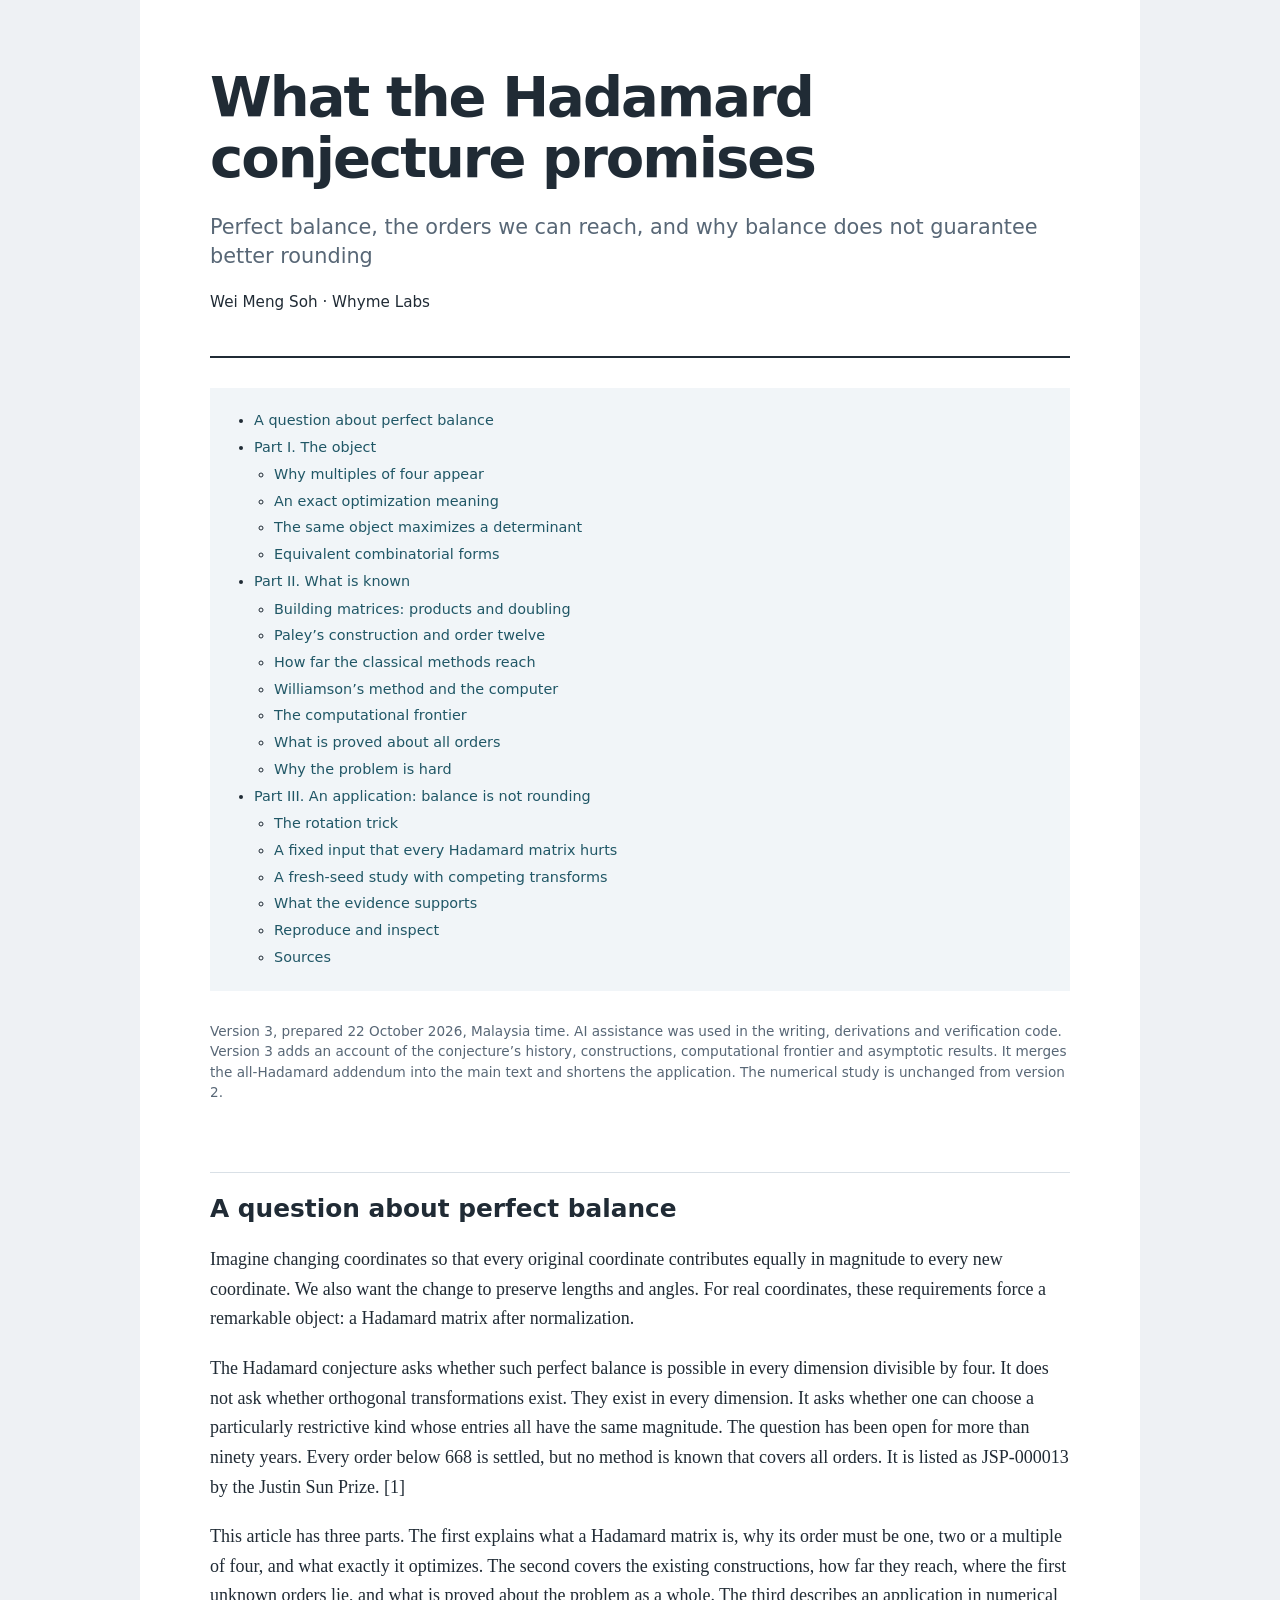
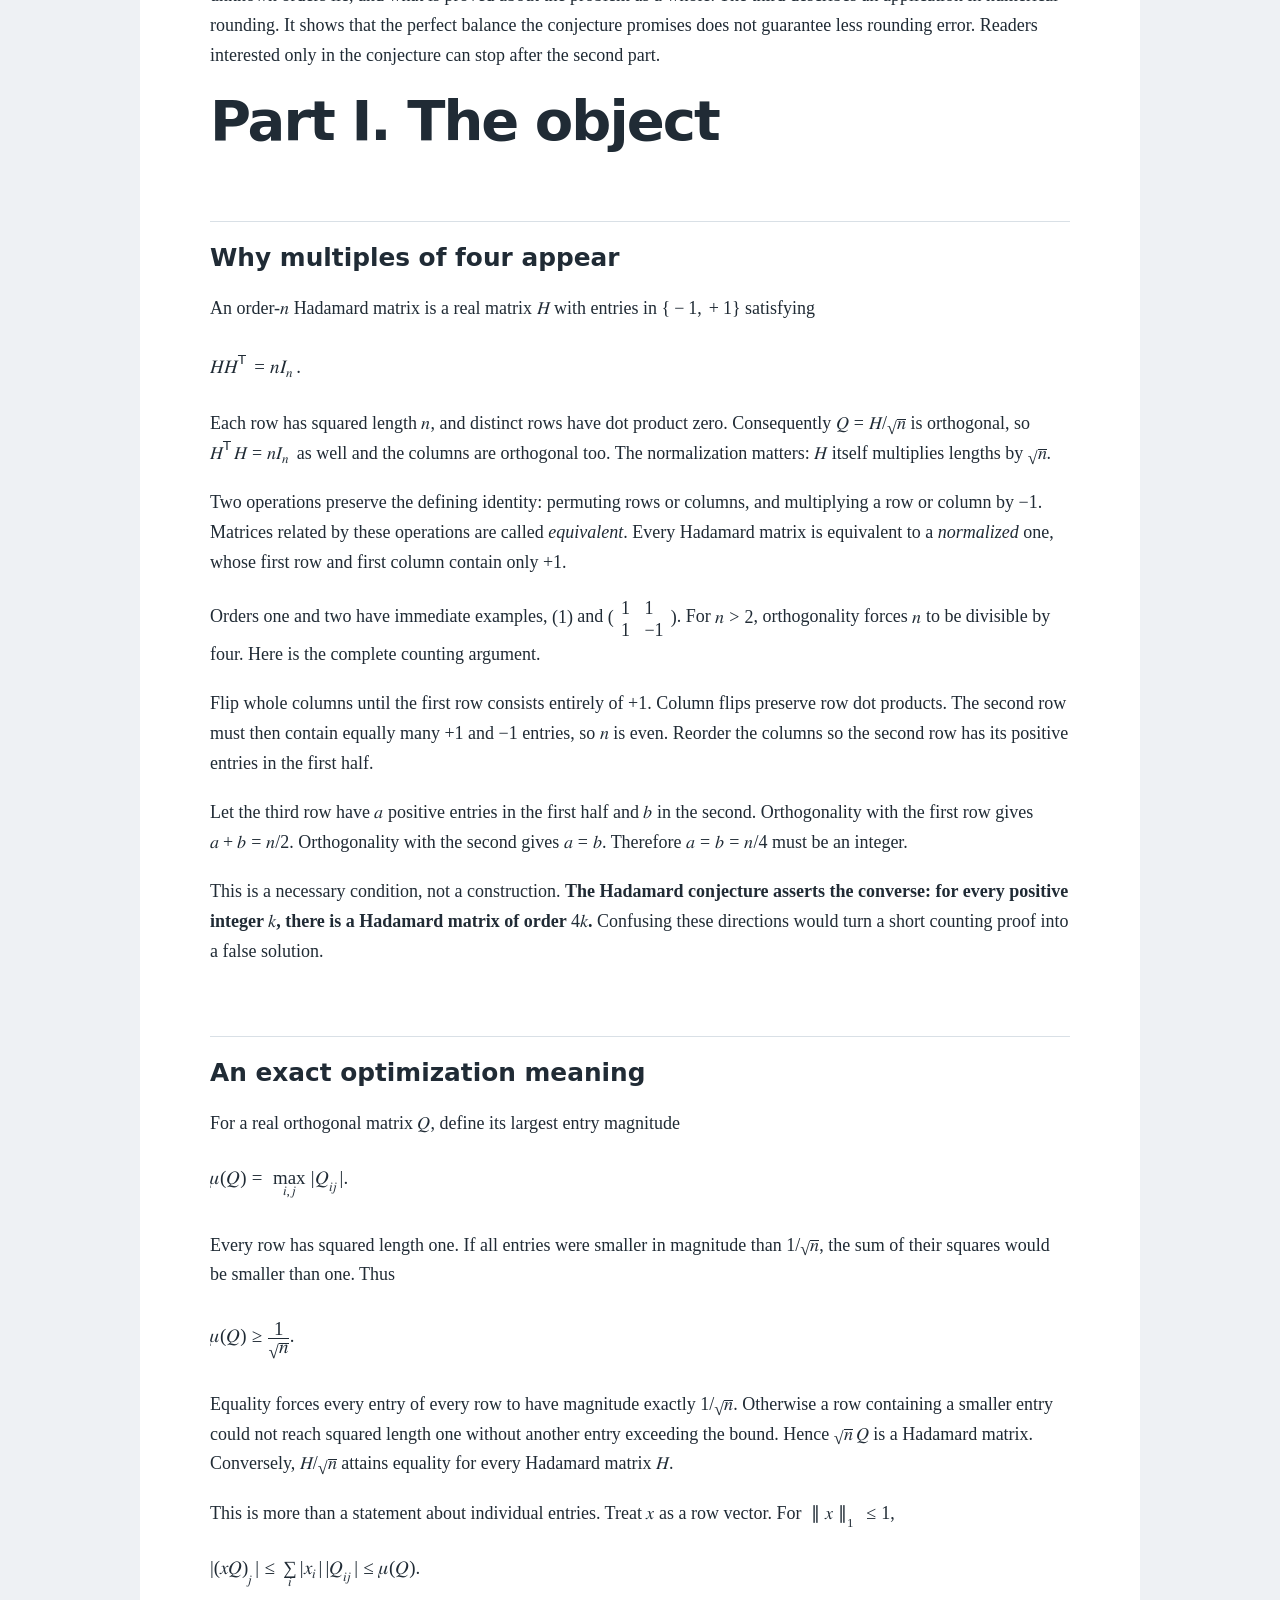
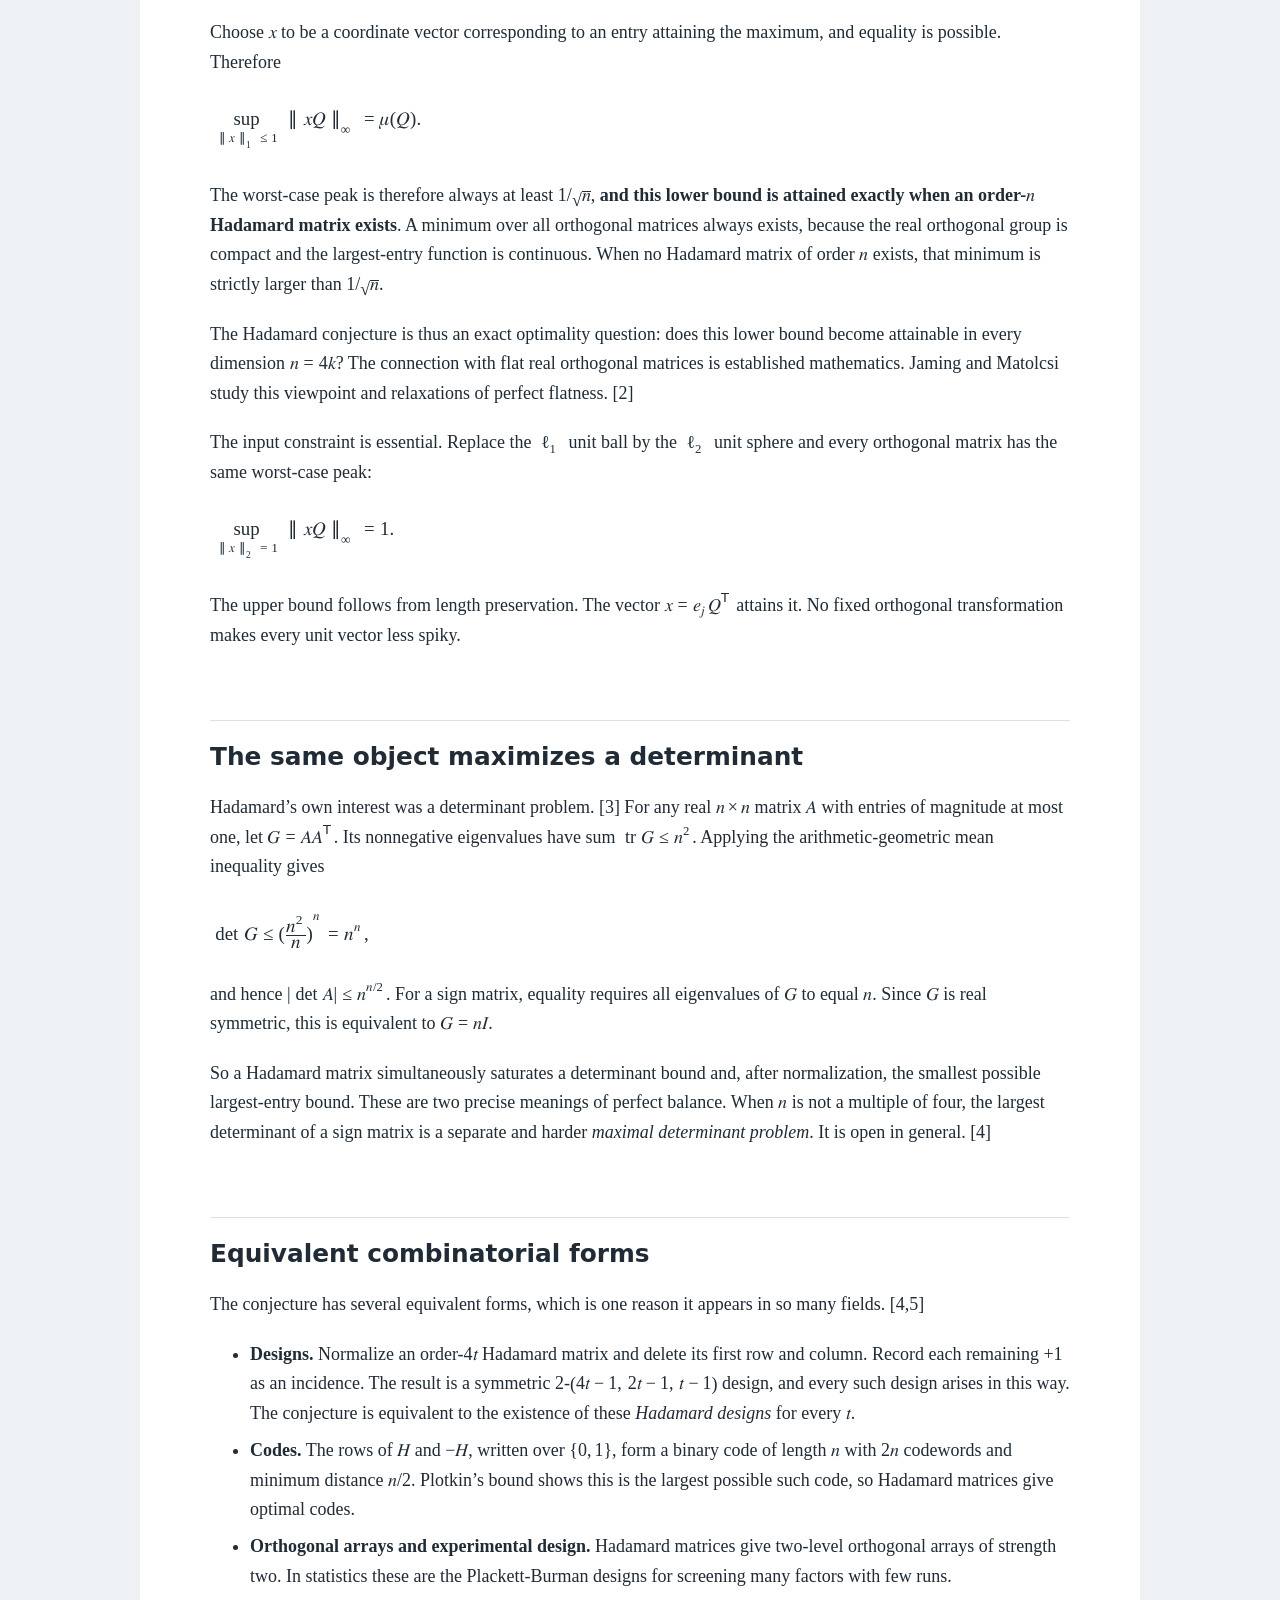
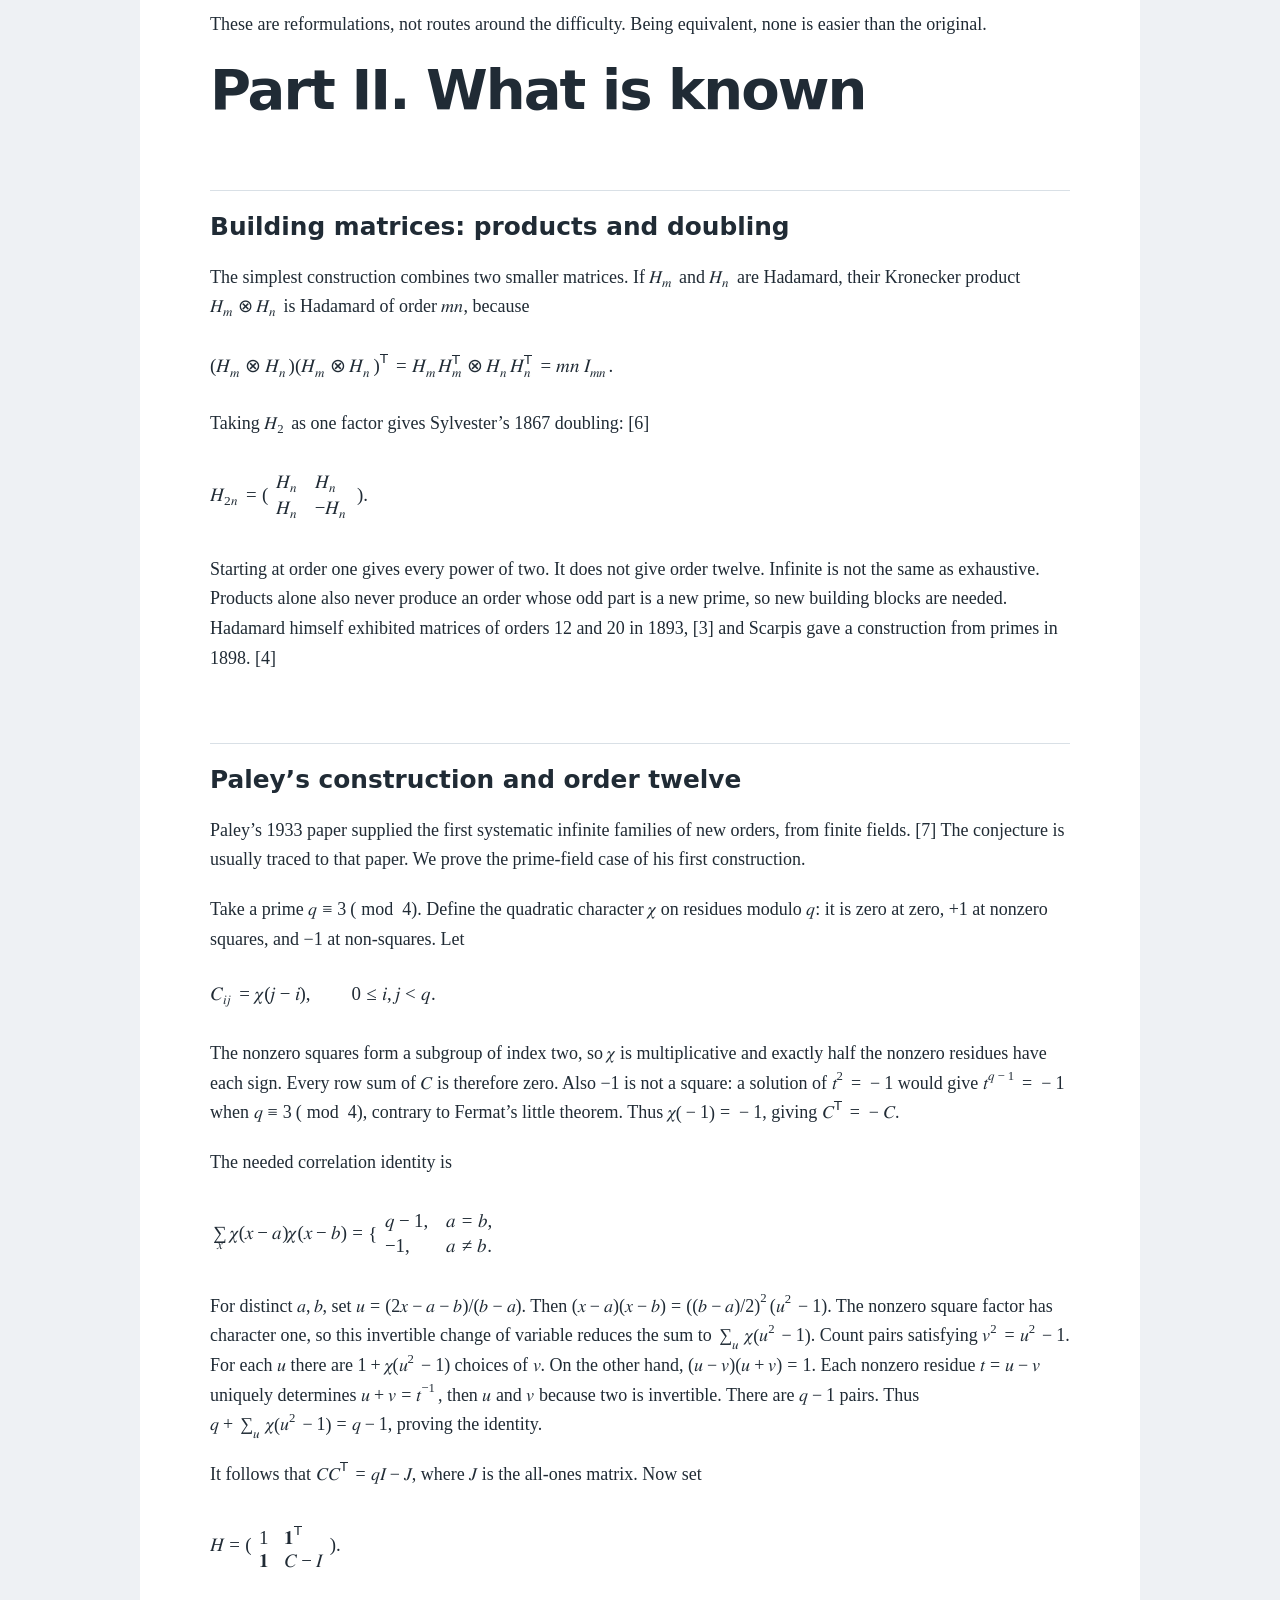
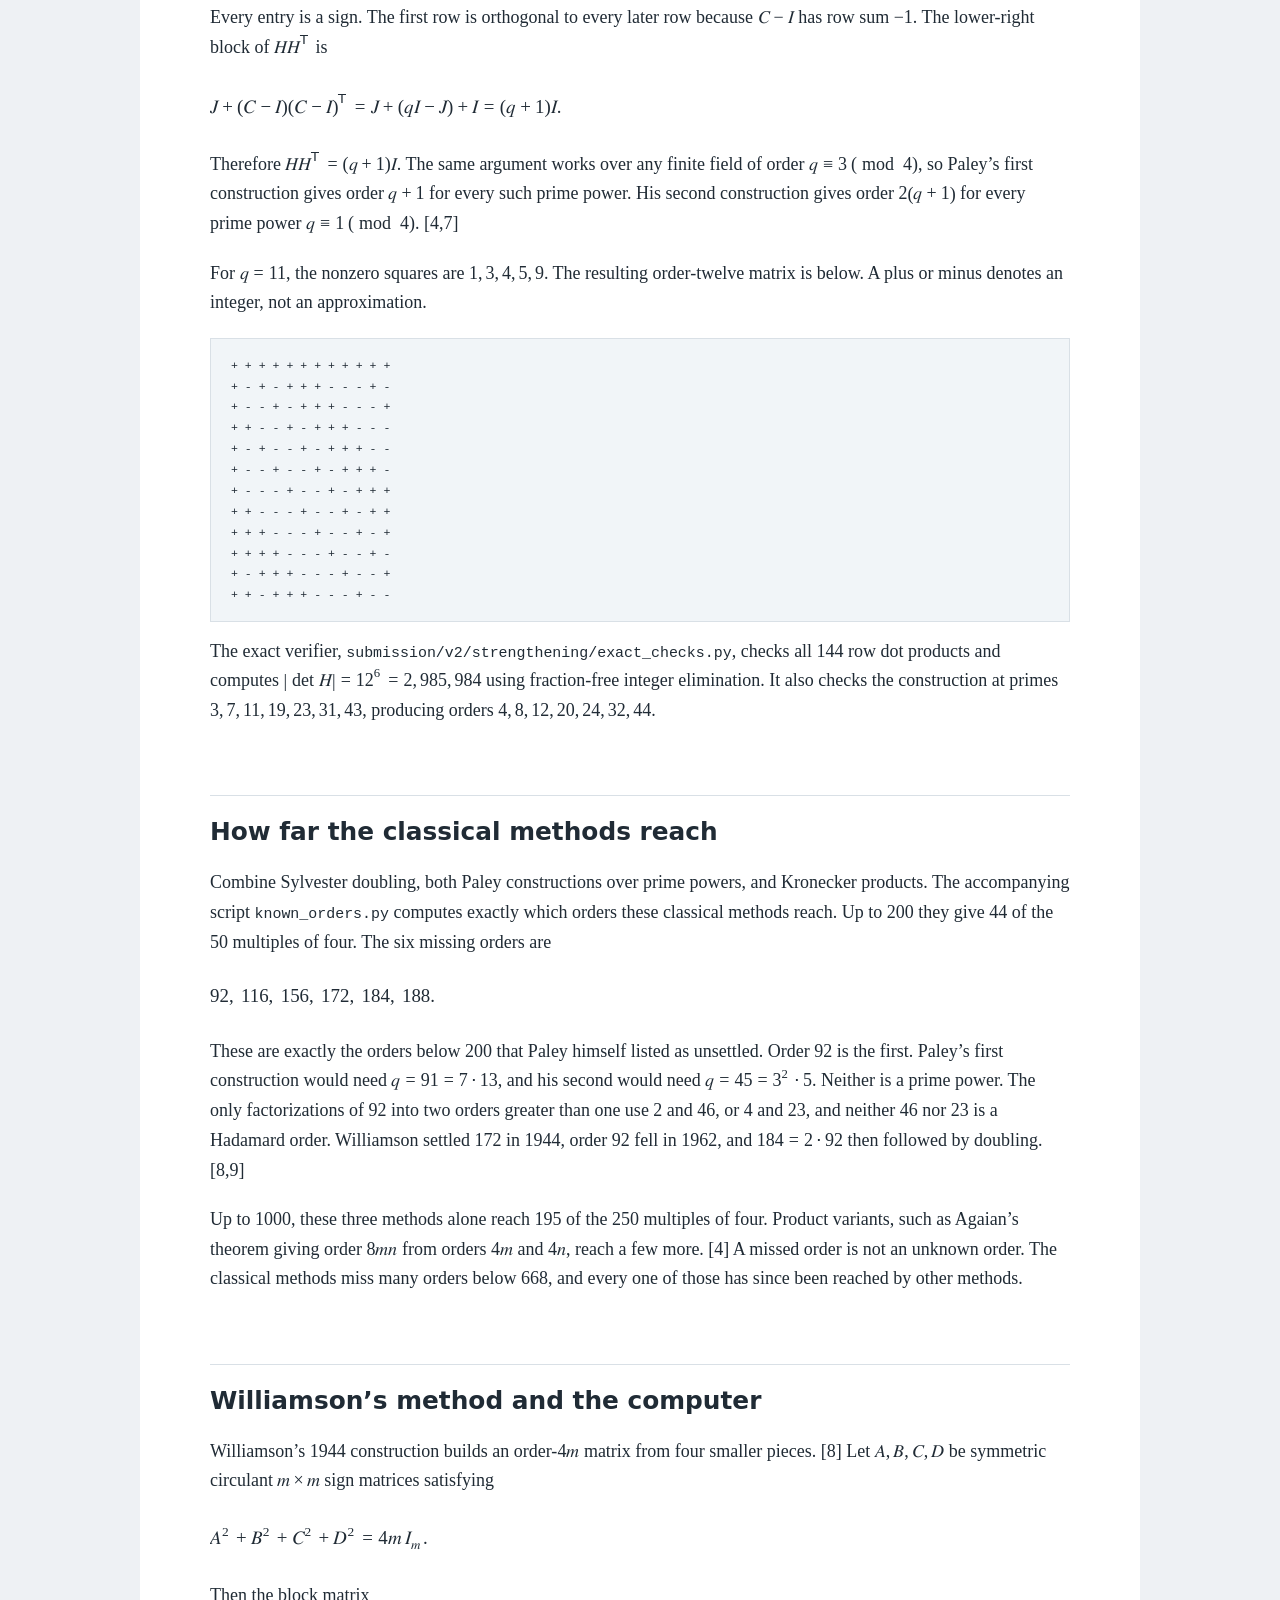
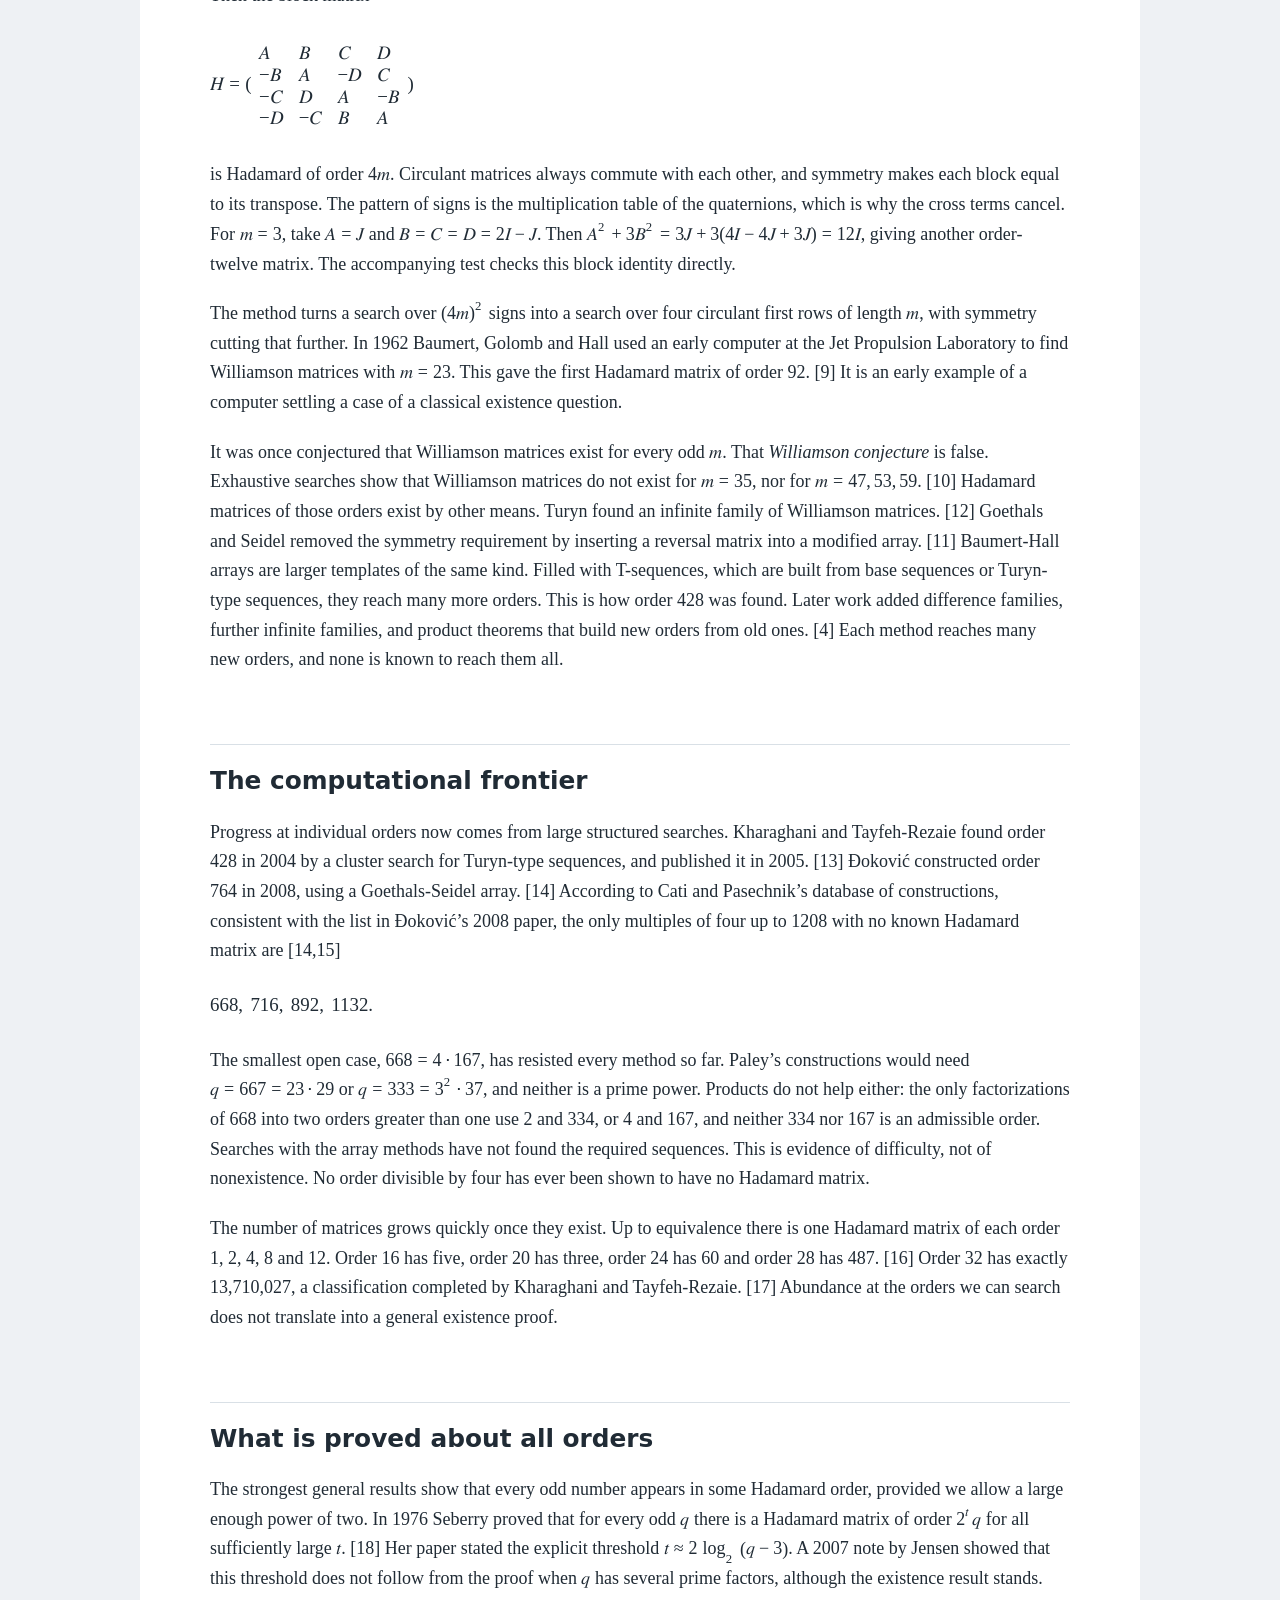
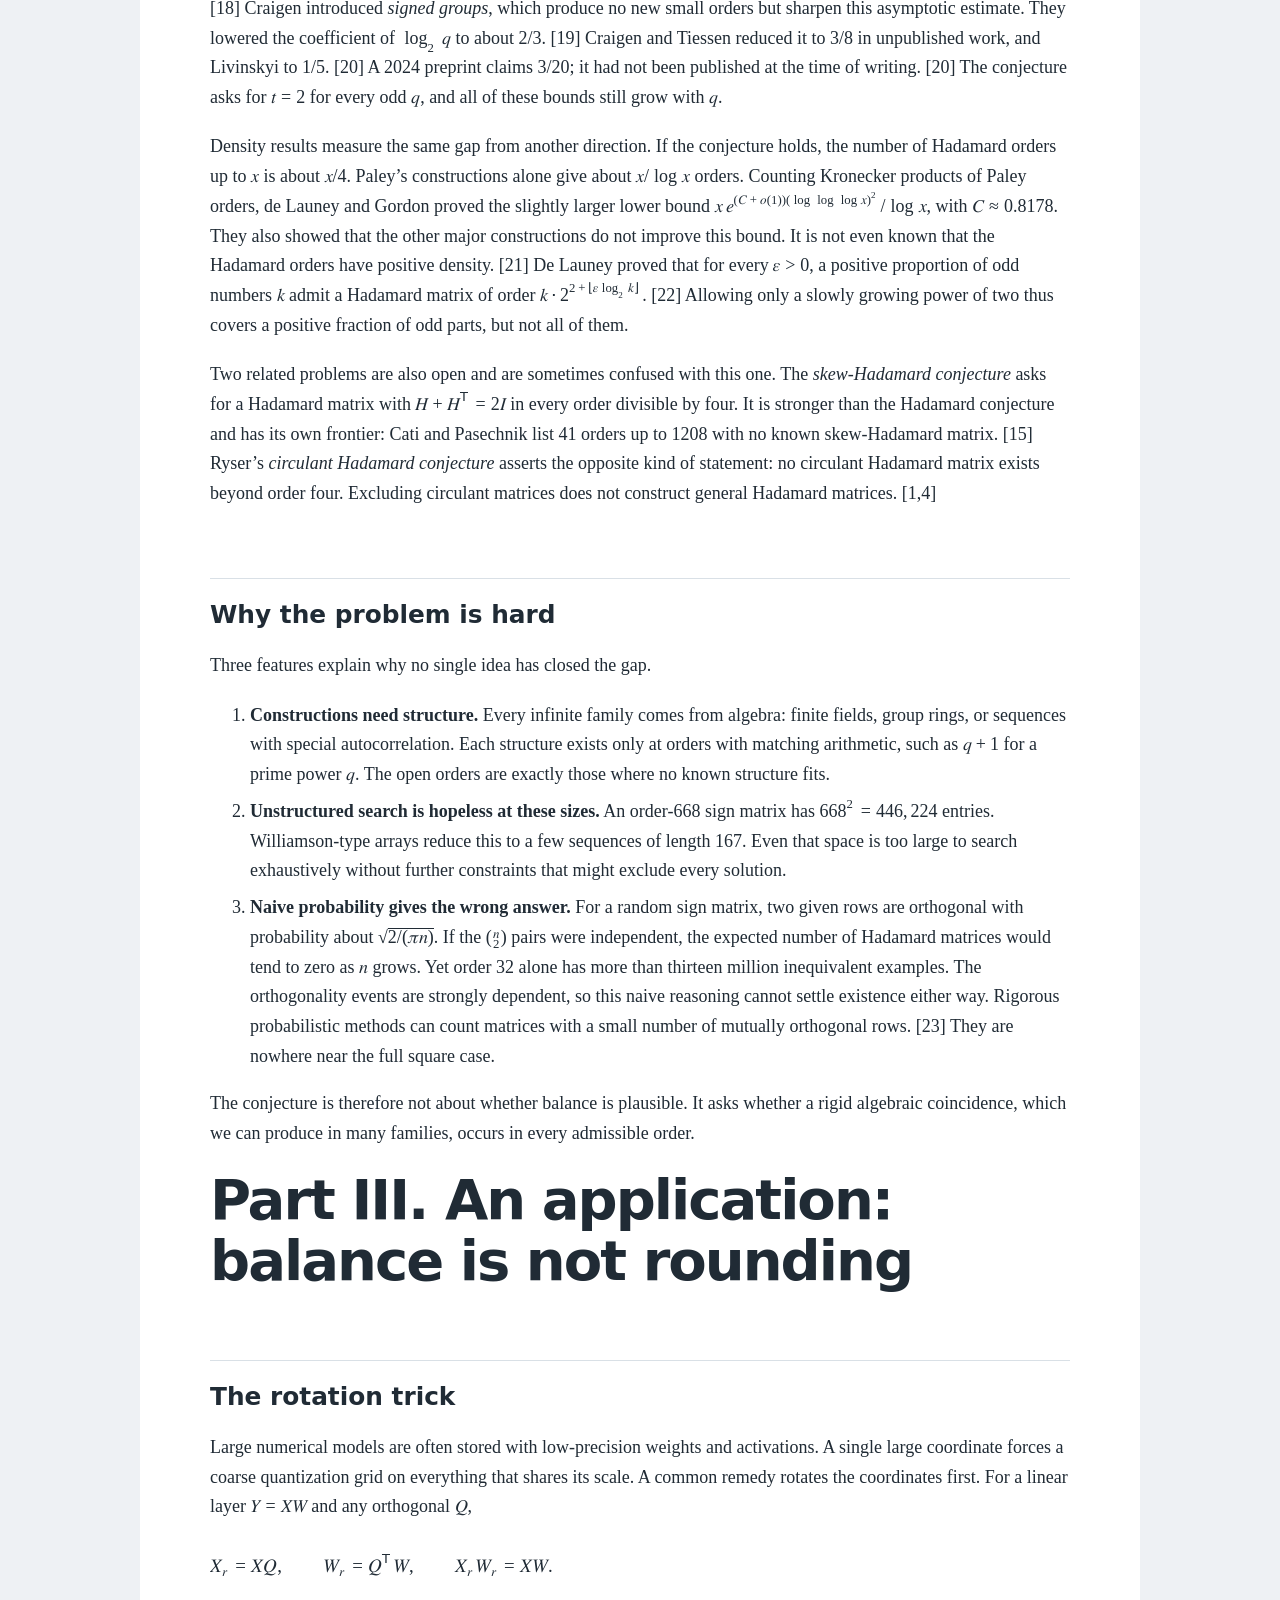
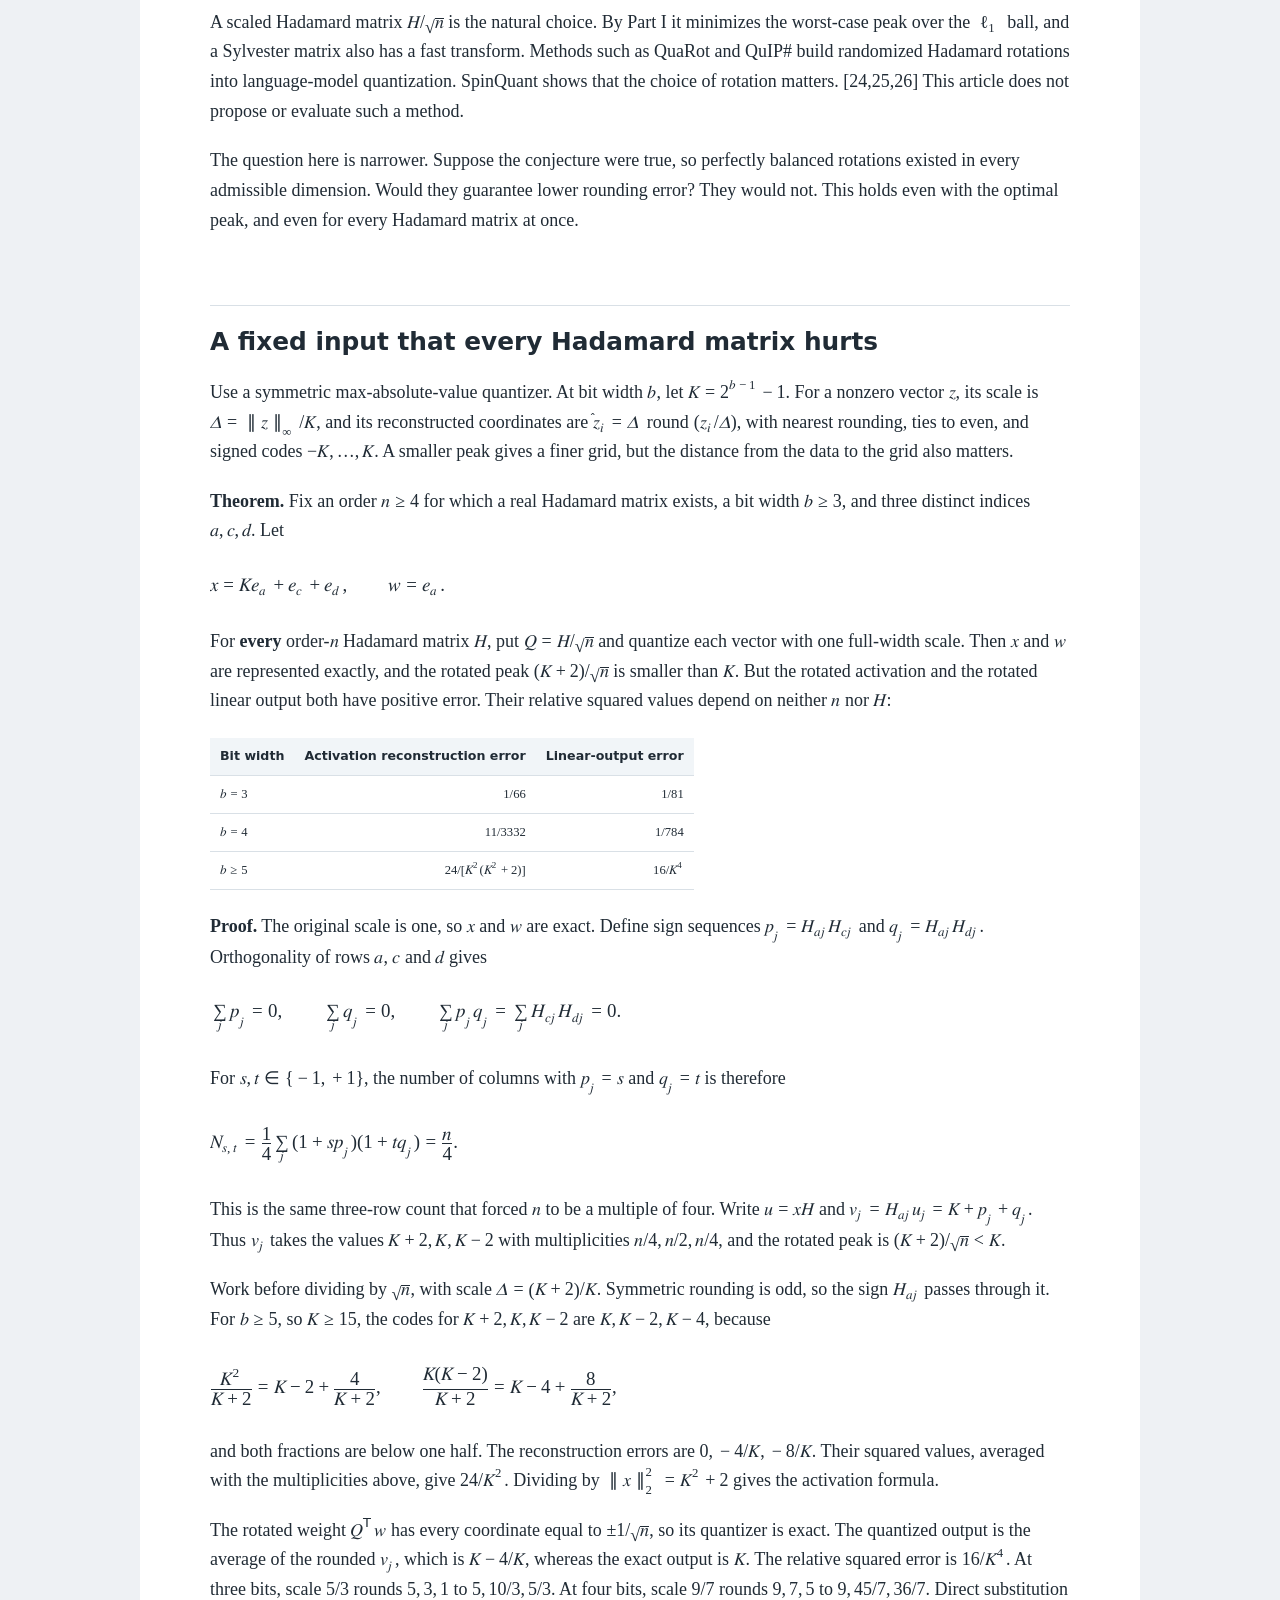
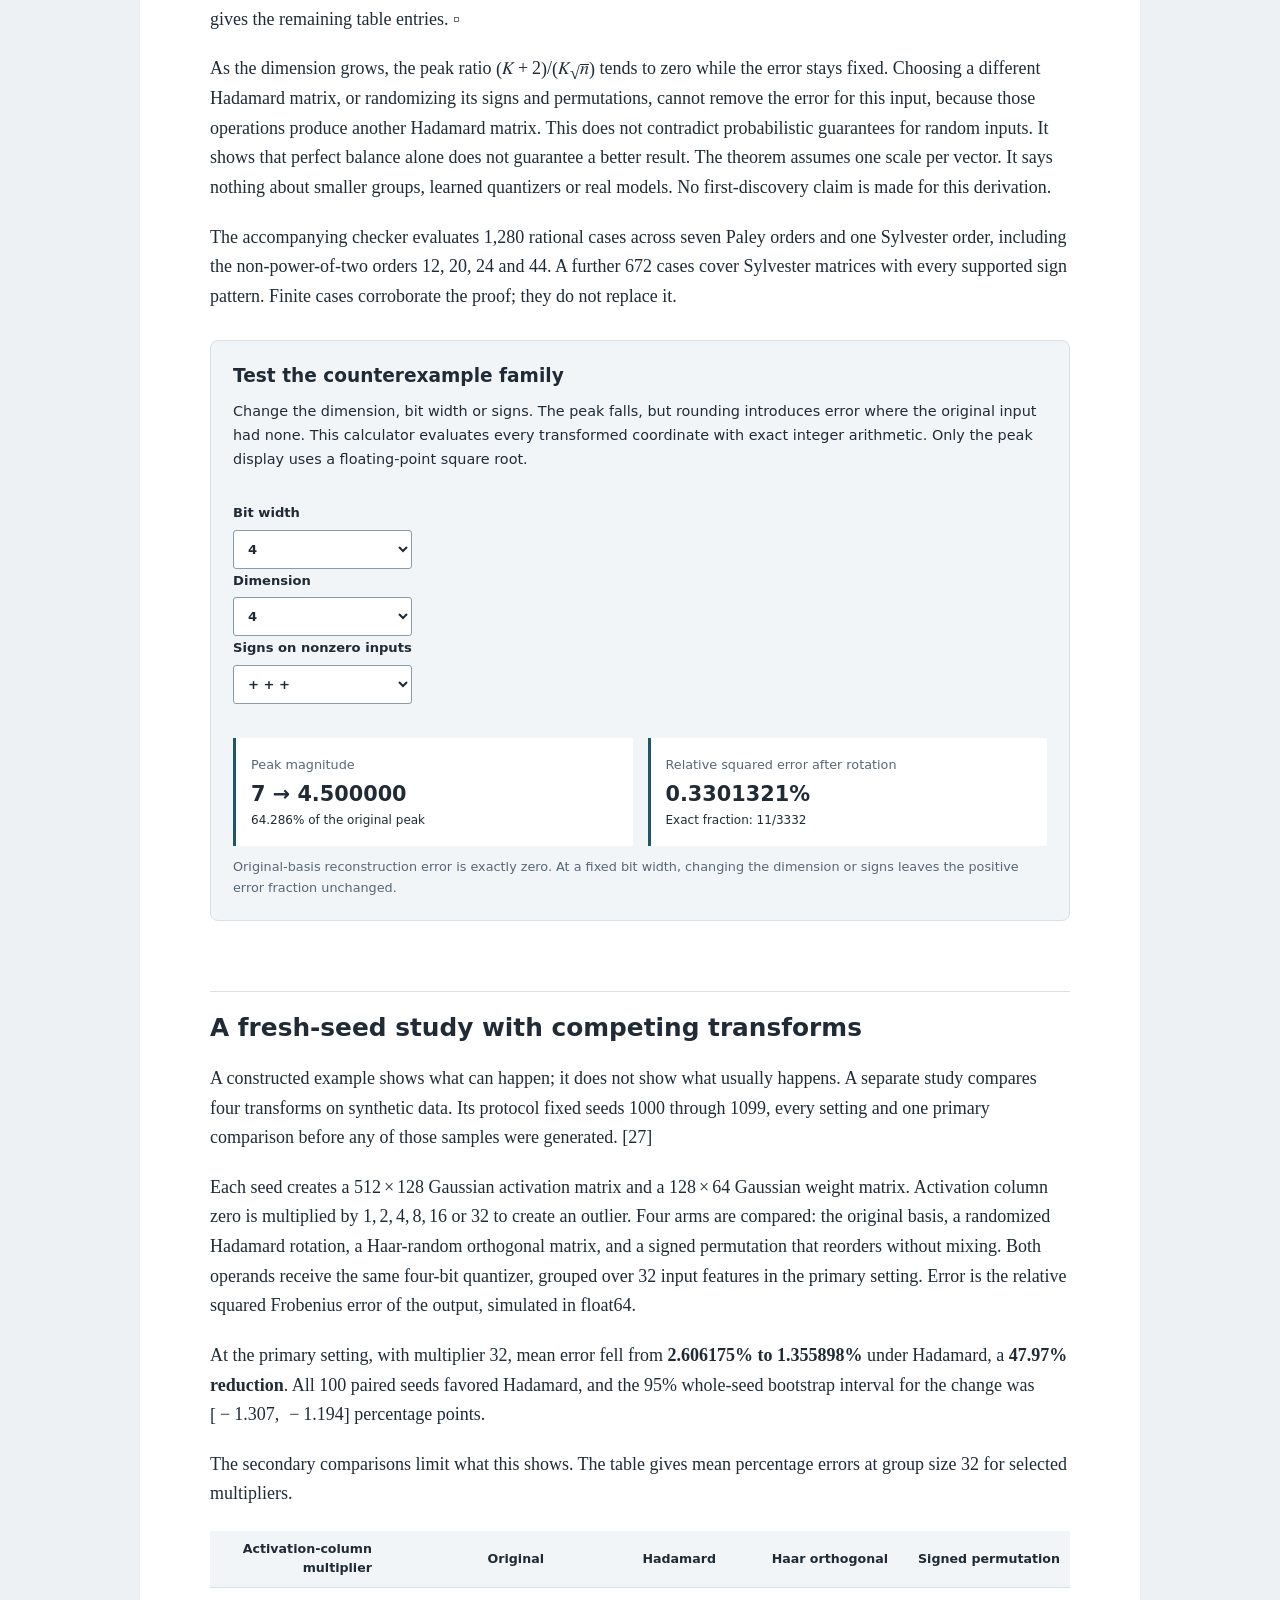
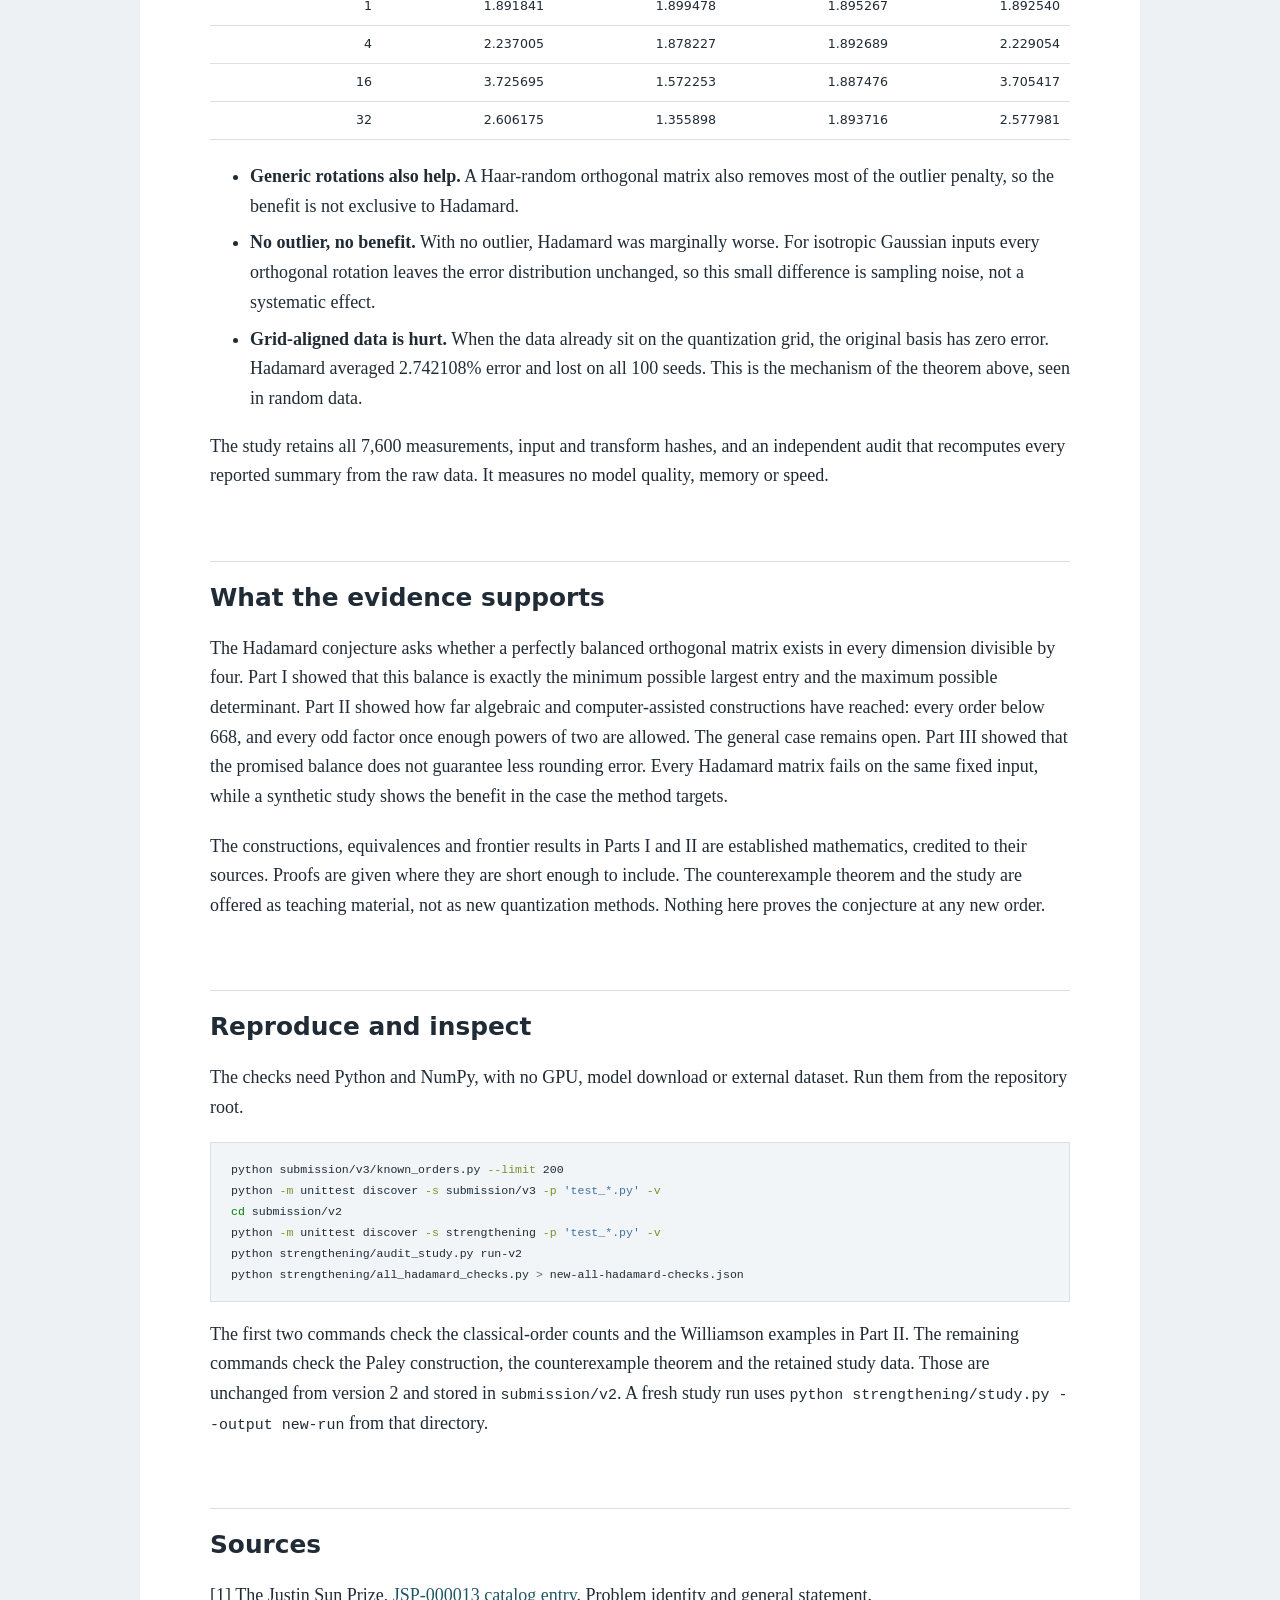
==== submission/v3/hadamard-conjecture-v3.html @ dc009075 "Freeze v3 submission source edition Built by exposition-v3/freeze_edition.py from commit b8f08eb. Co" ====
<!DOCTYPE html>
<html xmlns="http://www.w3.org/1999/xhtml" lang="en" xml:lang="en">
<head>
  <meta charset="utf-8" />
  <meta name="generator" content="pandoc" />
  <meta name="viewport" content="width=device-width, initial-scale=1.0, user-scalable=yes" />
  <meta name="author" content="Wei Meng Soh · Whyme Labs" />
  <title>What the Hadamard conjecture promises</title>
  <style>
code{white-space: pre-wrap;}
span.smallcaps{font-variant: small-caps;}
div.columns{display: flex; gap: min(4vw, 1.5em);}
div.column{flex: auto; overflow-x: auto;}
div.hanging-indent{margin-left: 1.5em; text-indent: -1.5em;}

ul.task-list[class]{list-style: none;}
ul.task-list li input[type="checkbox"] {
font-size: inherit;
width: 0.8em;
margin: 0 0.8em 0.2em -1.6em;
vertical-align: middle;
}

pre > code.sourceCode { white-space: pre; position: relative; }
pre > code.sourceCode > span { line-height: 1.25; }
pre > code.sourceCode > span:empty { height: 1.2em; }
.sourceCode { overflow: visible; }
code.sourceCode > span { color: inherit; text-decoration: inherit; }
div.sourceCode { margin: 1em 0; }
pre.sourceCode { margin: 0; }
@media screen {
div.sourceCode { overflow: auto; }
}
@media print {
pre > code.sourceCode { white-space: pre-wrap; }
pre > code.sourceCode > span { text-indent: -5em; padding-left: 5em; }
}
pre.numberSource code
{ counter-reset: source-line 0; }
pre.numberSource code > span
{ position: relative; left: -4em; counter-increment: source-line; }
pre.numberSource code > span > a:first-child::before
{ content: counter(source-line);
position: relative; left: -1em; text-align: right; vertical-align: baseline;
border: none; display: inline-block;
-webkit-touch-callout: none; -webkit-user-select: none;
-khtml-user-select: none; -moz-user-select: none;
-ms-user-select: none; user-select: none;
padding: 0 4px; width: 4em;
color: #aaaaaa;
}
pre.numberSource { margin-left: 3em; border-left: 1px solid #aaaaaa; padding-left: 4px; }
div.sourceCode
{ }
@media screen {
pre > code.sourceCode > span > a:first-child::before { text-decoration: underline; }
}
code span.al { color: #ff0000; font-weight: bold; } 
code span.an { color: #60a0b0; font-weight: bold; font-style: italic; } 
code span.at { color: #7d9029; } 
code span.bn { color: #40a070; } 
code span.bu { color: #008000; } 
code span.cf { color: #007020; font-weight: bold; } 
code span.ch { color: #4070a0; } 
code span.cn { color: #880000; } 
code span.co { color: #60a0b0; font-style: italic; } 
code span.cv { color: #60a0b0; font-weight: bold; font-style: italic; } 
code span.do { color: #ba2121; font-style: italic; } 
code span.dt { color: #902000; } 
code span.dv { color: #40a070; } 
code span.er { color: #ff0000; font-weight: bold; } 
code span.ex { } 
code span.fl { color: #40a070; } 
code span.fu { color: #06287e; } 
code span.im { color: #008000; font-weight: bold; } 
code span.in { color: #60a0b0; font-weight: bold; font-style: italic; } 
code span.kw { color: #007020; font-weight: bold; } 
code span.op { color: #666666; } 
code span.ot { color: #007020; } 
code span.pp { color: #bc7a00; } 
code span.sc { color: #4070a0; } 
code span.ss { color: #bb6688; } 
code span.st { color: #4070a0; } 
code span.va { color: #19177c; } 
code span.vs { color: #4070a0; } 
code span.wa { color: #60a0b0; font-weight: bold; font-style: italic; } 
</style>
  <style type="text/css">:root {color-scheme:light; --ink:#202b35; --muted:#586776; --line:#d9e0e6; --tint:#f1f5f8; --accent:#205766;}
* {box-sizing:border-box}html {background:#eef1f4}body {max-width:1000px;margin:0 auto;padding:60px 70px 80px;background:#fff;color:var(--ink);font:18px/1.65 Georgia,serif}
header {padding-bottom:25px;border-bottom:2px solid var(--ink);margin-bottom:30px}h1,h2,h3,h4,nav,.lab,table {font-family:system-ui,sans-serif}h1 {font-size:clamp(2rem,5vw,3.5rem);line-height:1.09;letter-spacing:-.035em;margin:.1em 0 .45em}header .subtitle {font:400 1.3rem/1.4 system-ui,sans-serif;color:var(--muted);margin:0 0 20px}header .author {font:500 .95rem/1.5 system-ui,sans-serif}body>p:first-of-type {font:400 .85rem/1.5 system-ui,sans-serif;color:var(--muted)}h2 {font-size:1.55rem;line-height:1.3;margin:2.8em 0 .8em;padding-top:20px;border-top:1px solid var(--line)}h3 {font-size:1.16rem;line-height:1.4;margin:1.7em 0 .5em}p {margin:.8em 0 1.1em}a {color:var(--accent);text-underline-offset:3px;overflow-wrap:anywhere}strong {font-weight:700}
nav {background:var(--tint);padding:18px 24px;font-size:.9rem;margin:20px 0 30px}nav ul {margin:.25em 0;padding-left:20px}nav a {text-decoration:none}nav li {margin:.2em 0}nav>h2 {margin:0 0 10px;padding:0;border:0;font-size:1rem}code {font-family:ui-monospace,Consolas,monospace;font-size:.83em;overflow-wrap:anywhere}pre {background:var(--tint);padding:16px 20px;overflow:auto;line-height:1.5;font-size:.87rem;border:1px solid var(--line)}pre code {white-space:pre;overflow-wrap:normal}table {display:block;overflow-x:auto;border-collapse:collapse;font-size:.79rem;margin:22px 0;width:100%;line-height:1.5}th,td {padding:9px 10px;border-bottom:1px solid var(--line);text-align:right}th {background:var(--tint);font-weight:600}td:first-child,th:first-child {text-align:left}math[display=block] {display:block;max-width:100%;overflow-x:auto;overflow-y:hidden;padding:12px 0;margin:18px 0;font-size:1.05em}math[display=inline] {font-size:1em}.lab {background:var(--tint);border:1px solid var(--line);padding:22px;margin:28px 0;font-size:.9rem;border-radius:8px}.lab h3 {margin-top:0}.lab .controls {display:flex;flex-wrap:wrap;gap:16px;margin:18px 0}.lab label {flex:1;min-width:145px;font-size:.82rem;font-weight:600}.lab select {width:100%;display:block;padding:10px;margin-top:5px;background:white;color:var(--ink);border:1px solid #8a9ba8;border-radius:3px;font:inherit}.lab .readouts {display:grid;grid-template-columns:1fr 1fr;gap:15px}.readouts>div {background:white;padding:15px;border-left:3px solid var(--accent)}.readouts>div>span {font-size:.8rem;color:var(--muted)}.readouts output {display:block;font-size:1.3rem;font-weight:600;overflow-wrap:anywhere}.readouts small {display:block;overflow-wrap:anywhere}.lab .note {font-size:.8rem;margin-bottom:0;color:var(--muted)}select:focus {outline:3px solid #487f91;outline-offset:2px}li {margin:.4em 0}
@media(max-width:650px) {body{padding:30px 22px 48px;font-size:16px}h1{font-size:2.25rem}h2{font-size:1.3rem}header .subtitle{font-size:1.1rem}pre{padding:12px;font-size:.7rem}table{font-size:.69rem}td,th{padding:7px 6px}.lab{padding:15px}.lab .readouts{grid-template-columns:1fr}.lab .controls{gap:10px}nav{padding:15px}math[display=block]{font-size:.92em}}
@media print {@page {size:A4;margin:18mm}html,body{background:white}body{max-width:none;padding:0;font-size:10.5pt;line-height:1.5}h1{font-size:27pt}header .subtitle{font-size:14pt}h2{font-size:15pt;break-after:avoid;margin-top:1.5em}h3{font-size:12pt;break-after:avoid}a{color:inherit}nav{display:none}.lab .controls{display:none}.lab .note:after{content:' Interactive controls are available in the HTML edition.'}pre{font-size:9pt;white-space:pre-wrap}table{font-size:9pt;display:table}math[display=block],pre,table,.lab{break-inside:avoid}.lab{font-size:9pt}p{orphans:3;widows:3}}
</style>
</head>
<body>
<header id="title-block-header">
<h1 class="title">What the Hadamard conjecture promises</h1>
<p class="subtitle">Perfect balance, the orders we can reach, and why
balance does not guarantee better rounding</p>
<p class="author">Wei Meng Soh · Whyme Labs</p>
</header>
<nav id="TOC" role="doc-toc">
<ul>
<li><a href="#a-question-about-perfect-balance" id="toc-a-question-about-perfect-balance">A question about perfect
balance</a></li>
<li><a href="#part-i.-the-object" id="toc-part-i.-the-object">Part I.
The object</a>
<ul>
<li><a href="#why-multiples-of-four-appear" id="toc-why-multiples-of-four-appear">Why multiples of four
appear</a></li>
<li><a href="#an-exact-optimization-meaning" id="toc-an-exact-optimization-meaning">An exact optimization
meaning</a></li>
<li><a href="#the-same-object-maximizes-a-determinant" id="toc-the-same-object-maximizes-a-determinant">The same object
maximizes a determinant</a></li>
<li><a href="#equivalent-combinatorial-forms" id="toc-equivalent-combinatorial-forms">Equivalent combinatorial
forms</a></li>
</ul></li>
<li><a href="#part-ii.-what-is-known" id="toc-part-ii.-what-is-known">Part II. What is known</a>
<ul>
<li><a href="#building-matrices-products-and-doubling" id="toc-building-matrices-products-and-doubling">Building matrices:
products and doubling</a></li>
<li><a href="#paleys-construction-and-order-twelve" id="toc-paleys-construction-and-order-twelve">Paley’s construction and
order twelve</a></li>
<li><a href="#how-far-the-classical-methods-reach" id="toc-how-far-the-classical-methods-reach">How far the classical
methods reach</a></li>
<li><a href="#williamsons-method-and-the-computer" id="toc-williamsons-method-and-the-computer">Williamson’s method and the
computer</a></li>
<li><a href="#the-computational-frontier" id="toc-the-computational-frontier">The computational frontier</a></li>
<li><a href="#what-is-proved-about-all-orders" id="toc-what-is-proved-about-all-orders">What is proved about all
orders</a></li>
<li><a href="#why-the-problem-is-hard" id="toc-why-the-problem-is-hard">Why the problem is hard</a></li>
</ul></li>
<li><a href="#part-iii.-an-application-balance-is-not-rounding" id="toc-part-iii.-an-application-balance-is-not-rounding">Part III. An
application: balance is not rounding</a>
<ul>
<li><a href="#the-rotation-trick" id="toc-the-rotation-trick">The
rotation trick</a></li>
<li><a href="#a-fixed-input-that-every-hadamard-matrix-hurts" id="toc-a-fixed-input-that-every-hadamard-matrix-hurts">A fixed input
that every Hadamard matrix hurts</a></li>
<li><a href="#a-fresh-seed-study-with-competing-transforms" id="toc-a-fresh-seed-study-with-competing-transforms">A fresh-seed study
with competing transforms</a></li>
<li><a href="#what-the-evidence-supports" id="toc-what-the-evidence-supports">What the evidence supports</a></li>
<li><a href="#reproduce-and-inspect" id="toc-reproduce-and-inspect">Reproduce and inspect</a></li>
<li><a href="#sources" id="toc-sources">Sources</a></li>
</ul></li>
</ul>
</nav>
<p>Version 3, prepared 22 October 2026, Malaysia time. AI assistance was
used in the writing, derivations and verification code. Version 3 adds
an account of the conjecture’s history, constructions, computational
frontier and asymptotic results. It merges the all-Hadamard addendum
into the main text and shortens the application. The numerical study is
unchanged from version 2.</p>
<h2 id="a-question-about-perfect-balance">A question about perfect
balance</h2>
<p>Imagine changing coordinates so that every original coordinate
contributes equally in magnitude to every new coordinate. We also want
the change to preserve lengths and angles. For real coordinates, these
requirements force a remarkable object: a Hadamard matrix after
normalization.</p>
<p>The Hadamard conjecture asks whether such perfect balance is possible
in every dimension divisible by four. It does not ask whether orthogonal
transformations exist. They exist in every dimension. It asks whether
one can choose a particularly restrictive kind whose entries all have
the same magnitude. The question has been open for more than ninety
years. Every order below 668 is settled, but no method is known that
covers all orders. It is listed as JSP-000013 by the Justin Sun Prize.
[1]</p>
<p>This article has three parts. The first explains what a Hadamard
matrix is, why its order must be one, two or a multiple of four, and
what exactly it optimizes. The second covers the existing constructions,
how far they reach, where the first unknown orders lie, and what is
proved about the problem as a whole. The third describes an application
in numerical rounding. It shows that the perfect balance the conjecture
promises does not guarantee less rounding error. Readers interested only
in the conjecture can stop after the second part.</p>
<h1 id="part-i.-the-object">Part I. The object</h1>
<h2 id="why-multiples-of-four-appear">Why multiples of four appear</h2>
<p>An
order-<math display="inline" xmlns="http://www.w3.org/1998/Math/MathML"><semantics><mi>n</mi><annotation encoding="application/x-tex">n</annotation></semantics></math>
Hadamard matrix is a real matrix
<math display="inline" xmlns="http://www.w3.org/1998/Math/MathML"><semantics><mi>H</mi><annotation encoding="application/x-tex">H</annotation></semantics></math>
with entries in
<math display="inline" xmlns="http://www.w3.org/1998/Math/MathML"><semantics><mrow><mo stretchy="false" form="prefix">{</mo><mo>−</mo><mn>1</mn><mo>,</mo><mo>+</mo><mn>1</mn><mo stretchy="false" form="postfix">}</mo></mrow><annotation encoding="application/x-tex">\{-1,+1\}</annotation></semantics></math>
satisfying</p>
<p><math display="block" xmlns="http://www.w3.org/1998/Math/MathML"><semantics><mrow><mi>H</mi><msup><mi>H</mi><mi>𝖳</mi></msup><mo>=</mo><mi>n</mi><msub><mi>I</mi><mi>n</mi></msub><mi>.</mi></mrow><annotation encoding="application/x-tex">HH^{\mathsf T}=nI_n.</annotation></semantics></math></p>
<p>Each row has squared length
<math display="inline" xmlns="http://www.w3.org/1998/Math/MathML"><semantics><mi>n</mi><annotation encoding="application/x-tex">n</annotation></semantics></math>,
and distinct rows have dot product zero. Consequently
<math display="inline" xmlns="http://www.w3.org/1998/Math/MathML"><semantics><mrow><mi>Q</mi><mo>=</mo><mi>H</mi><mi>/</mi><msqrt><mi>n</mi></msqrt></mrow><annotation encoding="application/x-tex">Q=H/\sqrt n</annotation></semantics></math>
is orthogonal, so
<math display="inline" xmlns="http://www.w3.org/1998/Math/MathML"><semantics><mrow><msup><mi>H</mi><mi>𝖳</mi></msup><mi>H</mi><mo>=</mo><mi>n</mi><msub><mi>I</mi><mi>n</mi></msub></mrow><annotation encoding="application/x-tex">H^{\mathsf T}H=nI_n</annotation></semantics></math>
as well and the columns are orthogonal too. The normalization matters:
<math display="inline" xmlns="http://www.w3.org/1998/Math/MathML"><semantics><mi>H</mi><annotation encoding="application/x-tex">H</annotation></semantics></math>
itself multiplies lengths by
<math display="inline" xmlns="http://www.w3.org/1998/Math/MathML"><semantics><msqrt><mi>n</mi></msqrt><annotation encoding="application/x-tex">\sqrt n</annotation></semantics></math>.</p>
<p>Two operations preserve the defining identity: permuting rows or
columns, and multiplying a row or column by
<math display="inline" xmlns="http://www.w3.org/1998/Math/MathML"><semantics><mrow><mo>−</mo><mn>1</mn></mrow><annotation encoding="application/x-tex">-1</annotation></semantics></math>.
Matrices related by these operations are called <em>equivalent</em>.
Every Hadamard matrix is equivalent to a <em>normalized</em> one, whose
first row and first column contain only
<math display="inline" xmlns="http://www.w3.org/1998/Math/MathML"><semantics><mrow><mo>+</mo><mn>1</mn></mrow><annotation encoding="application/x-tex">+1</annotation></semantics></math>.</p>
<p>Orders one and two have immediate examples,
<math display="inline" xmlns="http://www.w3.org/1998/Math/MathML"><semantics><mrow><mo stretchy="true" form="prefix">(</mo><mn>1</mn><mo stretchy="true" form="postfix">)</mo></mrow><annotation encoding="application/x-tex">(1)</annotation></semantics></math>
and
<math display="inline" xmlns="http://www.w3.org/1998/Math/MathML"><semantics><mrow><mo stretchy="true" form="prefix">(</mo><mtable><mtr><mtd columnalign="center" style="text-align: center"><mn>1</mn></mtd><mtd columnalign="center" style="text-align: center"><mn>1</mn></mtd></mtr><mtr><mtd columnalign="center" style="text-align: center"><mn>1</mn></mtd><mtd columnalign="center" style="text-align: center"><mo>−</mo><mn>1</mn></mtd></mtr></mtable><mo stretchy="true" form="postfix">)</mo></mrow><annotation encoding="application/x-tex">\left(\begin{smallmatrix}1&amp;1\\1&amp;-1\end{smallmatrix}\right)</annotation></semantics></math>.
For
<math display="inline" xmlns="http://www.w3.org/1998/Math/MathML"><semantics><mrow><mi>n</mi><mo>&gt;</mo><mn>2</mn></mrow><annotation encoding="application/x-tex">n&gt;2</annotation></semantics></math>,
orthogonality forces
<math display="inline" xmlns="http://www.w3.org/1998/Math/MathML"><semantics><mi>n</mi><annotation encoding="application/x-tex">n</annotation></semantics></math>
to be divisible by four. Here is the complete counting argument.</p>
<p>Flip whole columns until the first row consists entirely of
<math display="inline" xmlns="http://www.w3.org/1998/Math/MathML"><semantics><mrow><mo>+</mo><mn>1</mn></mrow><annotation encoding="application/x-tex">+1</annotation></semantics></math>.
Column flips preserve row dot products. The second row must then contain
equally many
<math display="inline" xmlns="http://www.w3.org/1998/Math/MathML"><semantics><mrow><mo>+</mo><mn>1</mn></mrow><annotation encoding="application/x-tex">+1</annotation></semantics></math>
and
<math display="inline" xmlns="http://www.w3.org/1998/Math/MathML"><semantics><mrow><mo>−</mo><mn>1</mn></mrow><annotation encoding="application/x-tex">-1</annotation></semantics></math>
entries, so
<math display="inline" xmlns="http://www.w3.org/1998/Math/MathML"><semantics><mi>n</mi><annotation encoding="application/x-tex">n</annotation></semantics></math>
is even. Reorder the columns so the second row has its positive entries
in the first half.</p>
<p>Let the third row have
<math display="inline" xmlns="http://www.w3.org/1998/Math/MathML"><semantics><mi>a</mi><annotation encoding="application/x-tex">a</annotation></semantics></math>
positive entries in the first half and
<math display="inline" xmlns="http://www.w3.org/1998/Math/MathML"><semantics><mi>b</mi><annotation encoding="application/x-tex">b</annotation></semantics></math>
in the second. Orthogonality with the first row gives
<math display="inline" xmlns="http://www.w3.org/1998/Math/MathML"><semantics><mrow><mi>a</mi><mo>+</mo><mi>b</mi><mo>=</mo><mi>n</mi><mi>/</mi><mn>2</mn></mrow><annotation encoding="application/x-tex">a+b=n/2</annotation></semantics></math>.
Orthogonality with the second gives
<math display="inline" xmlns="http://www.w3.org/1998/Math/MathML"><semantics><mrow><mi>a</mi><mo>=</mo><mi>b</mi></mrow><annotation encoding="application/x-tex">a=b</annotation></semantics></math>.
Therefore
<math display="inline" xmlns="http://www.w3.org/1998/Math/MathML"><semantics><mrow><mi>a</mi><mo>=</mo><mi>b</mi><mo>=</mo><mi>n</mi><mi>/</mi><mn>4</mn></mrow><annotation encoding="application/x-tex">a=b=n/4</annotation></semantics></math>
must be an integer.</p>
<p>This is a necessary condition, not a construction. <strong>The
Hadamard conjecture asserts the converse: for every positive integer
<math display="inline" xmlns="http://www.w3.org/1998/Math/MathML"><semantics><mi>k</mi><annotation encoding="application/x-tex">k</annotation></semantics></math>,
there is a Hadamard matrix of order
<math display="inline" xmlns="http://www.w3.org/1998/Math/MathML"><semantics><mrow><mn>4</mn><mi>k</mi></mrow><annotation encoding="application/x-tex">4k</annotation></semantics></math>.</strong>
Confusing these directions would turn a short counting proof into a
false solution.</p>
<h2 id="an-exact-optimization-meaning">An exact optimization
meaning</h2>
<p>For a real orthogonal matrix
<math display="inline" xmlns="http://www.w3.org/1998/Math/MathML"><semantics><mi>Q</mi><annotation encoding="application/x-tex">Q</annotation></semantics></math>,
define its largest entry magnitude</p>
<p><math display="block" xmlns="http://www.w3.org/1998/Math/MathML"><semantics><mrow><mi>μ</mi><mrow><mo stretchy="true" form="prefix">(</mo><mi>Q</mi><mo stretchy="true" form="postfix">)</mo></mrow><mo>=</mo><munder><mo>max</mo><mrow><mi>i</mi><mo>,</mo><mi>j</mi></mrow></munder><mrow><mo stretchy="true" form="prefix">|</mo><msub><mi>Q</mi><mrow><mi>i</mi><mi>j</mi></mrow></msub><mo stretchy="true" form="postfix">|</mo></mrow><mi>.</mi></mrow><annotation encoding="application/x-tex">\mu(Q)=\max_{i,j}|Q_{ij}|.</annotation></semantics></math></p>
<p>Every row has squared length one. If all entries were smaller in
magnitude than
<math display="inline" xmlns="http://www.w3.org/1998/Math/MathML"><semantics><mrow><mn>1</mn><mi>/</mi><msqrt><mi>n</mi></msqrt></mrow><annotation encoding="application/x-tex">1/\sqrt n</annotation></semantics></math>,
the sum of their squares would be smaller than one. Thus</p>
<p><math display="block" xmlns="http://www.w3.org/1998/Math/MathML"><semantics><mrow><mi>μ</mi><mrow><mo stretchy="true" form="prefix">(</mo><mi>Q</mi><mo stretchy="true" form="postfix">)</mo></mrow><mo>≥</mo><mfrac><mn>1</mn><msqrt><mi>n</mi></msqrt></mfrac><mi>.</mi></mrow><annotation encoding="application/x-tex">\mu(Q)\geq\frac1{\sqrt n}.</annotation></semantics></math></p>
<p>Equality forces every entry of every row to have magnitude exactly
<math display="inline" xmlns="http://www.w3.org/1998/Math/MathML"><semantics><mrow><mn>1</mn><mi>/</mi><msqrt><mi>n</mi></msqrt></mrow><annotation encoding="application/x-tex">1/\sqrt n</annotation></semantics></math>.
Otherwise a row containing a smaller entry could not reach squared
length one without another entry exceeding the bound. Hence
<math display="inline" xmlns="http://www.w3.org/1998/Math/MathML"><semantics><mrow><msqrt><mi>n</mi></msqrt><mspace width="0.167em"></mspace><mi>Q</mi></mrow><annotation encoding="application/x-tex">\sqrt n\,Q</annotation></semantics></math>
is a Hadamard matrix. Conversely,
<math display="inline" xmlns="http://www.w3.org/1998/Math/MathML"><semantics><mrow><mi>H</mi><mi>/</mi><msqrt><mi>n</mi></msqrt></mrow><annotation encoding="application/x-tex">H/\sqrt n</annotation></semantics></math>
attains equality for every Hadamard matrix
<math display="inline" xmlns="http://www.w3.org/1998/Math/MathML"><semantics><mi>H</mi><annotation encoding="application/x-tex">H</annotation></semantics></math>.</p>
<p>This is more than a statement about individual entries. Treat
<math display="inline" xmlns="http://www.w3.org/1998/Math/MathML"><semantics><mi>x</mi><annotation encoding="application/x-tex">x</annotation></semantics></math>
as a row vector. For
<math display="inline" xmlns="http://www.w3.org/1998/Math/MathML"><semantics><mrow><mo stretchy="false" form="postfix">∥</mo><mi>x</mi><msub><mo stretchy="false" form="postfix">∥</mo><mn>1</mn></msub><mo>≤</mo><mn>1</mn></mrow><annotation encoding="application/x-tex">\|x\|_1\leq1</annotation></semantics></math>,</p>
<p><math display="block" xmlns="http://www.w3.org/1998/Math/MathML"><semantics><mrow><mrow><mo stretchy="true" form="prefix">|</mo><msub><mrow><mo stretchy="true" form="prefix">(</mo><mi>x</mi><mi>Q</mi><mo stretchy="true" form="postfix">)</mo></mrow><mi>j</mi></msub><mo stretchy="true" form="postfix">|</mo></mrow><mo>≤</mo><munder><mo>∑</mo><mi>i</mi></munder><mrow><mo stretchy="true" form="prefix">|</mo><msub><mi>x</mi><mi>i</mi></msub><mo stretchy="true" form="postfix">|</mo></mrow><mspace width="0.167em"></mspace><mrow><mo stretchy="true" form="prefix">|</mo><msub><mi>Q</mi><mrow><mi>i</mi><mi>j</mi></mrow></msub><mo stretchy="true" form="postfix">|</mo></mrow><mo>≤</mo><mi>μ</mi><mrow><mo stretchy="true" form="prefix">(</mo><mi>Q</mi><mo stretchy="true" form="postfix">)</mo></mrow><mi>.</mi></mrow><annotation encoding="application/x-tex">|(xQ)_j|\leq\sum_i|x_i|\,|Q_{ij}|\leq\mu(Q).</annotation></semantics></math></p>
<p>Choose
<math display="inline" xmlns="http://www.w3.org/1998/Math/MathML"><semantics><mi>x</mi><annotation encoding="application/x-tex">x</annotation></semantics></math>
to be a coordinate vector corresponding to an entry attaining the
maximum, and equality is possible. Therefore</p>
<p><math display="block" xmlns="http://www.w3.org/1998/Math/MathML"><semantics><mrow><munder><mo>sup</mo><mrow><mo stretchy="false" form="postfix">∥</mo><mi>x</mi><msub><mo stretchy="false" form="postfix">∥</mo><mn>1</mn></msub><mo>≤</mo><mn>1</mn></mrow></munder><mo stretchy="false" form="postfix">∥</mo><mi>x</mi><mi>Q</mi><msub><mo stretchy="false" form="postfix">∥</mo><mi>∞</mi></msub><mo>=</mo><mi>μ</mi><mrow><mo stretchy="true" form="prefix">(</mo><mi>Q</mi><mo stretchy="true" form="postfix">)</mo></mrow><mi>.</mi></mrow><annotation encoding="application/x-tex">\sup_{\|x\|_1\leq1}\|xQ\|_\infty=\mu(Q).</annotation></semantics></math></p>
<p>The worst-case peak is therefore always at least
<math display="inline" xmlns="http://www.w3.org/1998/Math/MathML"><semantics><mrow><mn>1</mn><mi>/</mi><msqrt><mi>n</mi></msqrt></mrow><annotation encoding="application/x-tex">1/\sqrt n</annotation></semantics></math>,
<strong>and this lower bound is attained exactly when an
order-<math display="inline" xmlns="http://www.w3.org/1998/Math/MathML"><semantics><mi>n</mi><annotation encoding="application/x-tex">n</annotation></semantics></math>
Hadamard matrix exists</strong>. A minimum over all orthogonal matrices
always exists, because the real orthogonal group is compact and the
largest-entry function is continuous. When no Hadamard matrix of order
<math display="inline" xmlns="http://www.w3.org/1998/Math/MathML"><semantics><mi>n</mi><annotation encoding="application/x-tex">n</annotation></semantics></math>
exists, that minimum is strictly larger than
<math display="inline" xmlns="http://www.w3.org/1998/Math/MathML"><semantics><mrow><mn>1</mn><mi>/</mi><msqrt><mi>n</mi></msqrt></mrow><annotation encoding="application/x-tex">1/\sqrt n</annotation></semantics></math>.</p>
<p>The Hadamard conjecture is thus an exact optimality question: does
this lower bound become attainable in every dimension
<math display="inline" xmlns="http://www.w3.org/1998/Math/MathML"><semantics><mrow><mi>n</mi><mo>=</mo><mn>4</mn><mi>k</mi></mrow><annotation encoding="application/x-tex">n=4k</annotation></semantics></math>?
The connection with flat real orthogonal matrices is established
mathematics. Jaming and Matolcsi study this viewpoint and relaxations of
perfect flatness. [2]</p>
<p>The input constraint is essential. Replace the
<math display="inline" xmlns="http://www.w3.org/1998/Math/MathML"><semantics><msub><mo>ℓ</mo><mn>1</mn></msub><annotation encoding="application/x-tex">\ell_1</annotation></semantics></math>
unit ball by the
<math display="inline" xmlns="http://www.w3.org/1998/Math/MathML"><semantics><msub><mo>ℓ</mo><mn>2</mn></msub><annotation encoding="application/x-tex">\ell_2</annotation></semantics></math>
unit sphere and every orthogonal matrix has the same worst-case
peak:</p>
<p><math display="block" xmlns="http://www.w3.org/1998/Math/MathML"><semantics><mrow><munder><mo>sup</mo><mrow><mo stretchy="false" form="postfix">∥</mo><mi>x</mi><msub><mo stretchy="false" form="postfix">∥</mo><mn>2</mn></msub><mo>=</mo><mn>1</mn></mrow></munder><mo stretchy="false" form="postfix">∥</mo><mi>x</mi><mi>Q</mi><msub><mo stretchy="false" form="postfix">∥</mo><mi>∞</mi></msub><mo>=</mo><mn>1</mn><mi>.</mi></mrow><annotation encoding="application/x-tex">\sup_{\|x\|_2=1}\|xQ\|_\infty=1.</annotation></semantics></math></p>
<p>The upper bound follows from length preservation. The vector
<math display="inline" xmlns="http://www.w3.org/1998/Math/MathML"><semantics><mrow><mi>x</mi><mo>=</mo><msub><mi>e</mi><mi>j</mi></msub><msup><mi>Q</mi><mi>𝖳</mi></msup></mrow><annotation encoding="application/x-tex">x=e_jQ^{\mathsf T}</annotation></semantics></math>
attains it. No fixed orthogonal transformation makes every unit vector
less spiky.</p>
<h2 id="the-same-object-maximizes-a-determinant">The same object
maximizes a determinant</h2>
<p>Hadamard’s own interest was a determinant problem. [3] For any real
<math display="inline" xmlns="http://www.w3.org/1998/Math/MathML"><semantics><mrow><mi>n</mi><mo>×</mo><mi>n</mi></mrow><annotation encoding="application/x-tex">n\times n</annotation></semantics></math>
matrix
<math display="inline" xmlns="http://www.w3.org/1998/Math/MathML"><semantics><mi>A</mi><annotation encoding="application/x-tex">A</annotation></semantics></math>
with entries of magnitude at most one, let
<math display="inline" xmlns="http://www.w3.org/1998/Math/MathML"><semantics><mrow><mi>G</mi><mo>=</mo><mi>A</mi><msup><mi>A</mi><mi>𝖳</mi></msup></mrow><annotation encoding="application/x-tex">G=AA^{\mathsf T}</annotation></semantics></math>.
Its nonnegative eigenvalues have sum
<math display="inline" xmlns="http://www.w3.org/1998/Math/MathML"><semantics><mrow><mo>tr</mo><mi>G</mi><mo>≤</mo><msup><mi>n</mi><mn>2</mn></msup></mrow><annotation encoding="application/x-tex">\operatorname{tr}G\leq n^2</annotation></semantics></math>.
Applying the arithmetic-geometric mean inequality gives</p>
<p><math display="block" xmlns="http://www.w3.org/1998/Math/MathML"><semantics><mrow><mo>det</mo><mi>G</mi><mo>≤</mo><msup><mrow><mo stretchy="true" form="prefix">(</mo><mfrac><msup><mi>n</mi><mn>2</mn></msup><mi>n</mi></mfrac><mo stretchy="true" form="postfix">)</mo></mrow><mi>n</mi></msup><mo>=</mo><msup><mi>n</mi><mi>n</mi></msup><mo>,</mo></mrow><annotation encoding="application/x-tex">\det G\leq\left(\frac{n^2}{n}\right)^n=n^n,</annotation></semantics></math></p>
<p>and hence
<math display="inline" xmlns="http://www.w3.org/1998/Math/MathML"><semantics><mrow><mrow><mo stretchy="true" form="prefix">|</mo><mo>det</mo><mi>A</mi><mo stretchy="true" form="postfix">|</mo></mrow><mo>≤</mo><msup><mi>n</mi><mrow><mi>n</mi><mi>/</mi><mn>2</mn></mrow></msup></mrow><annotation encoding="application/x-tex">|\det A|\leq n^{n/2}</annotation></semantics></math>.
For a sign matrix, equality requires all eigenvalues of
<math display="inline" xmlns="http://www.w3.org/1998/Math/MathML"><semantics><mi>G</mi><annotation encoding="application/x-tex">G</annotation></semantics></math>
to equal
<math display="inline" xmlns="http://www.w3.org/1998/Math/MathML"><semantics><mi>n</mi><annotation encoding="application/x-tex">n</annotation></semantics></math>.
Since
<math display="inline" xmlns="http://www.w3.org/1998/Math/MathML"><semantics><mi>G</mi><annotation encoding="application/x-tex">G</annotation></semantics></math>
is real symmetric, this is equivalent to
<math display="inline" xmlns="http://www.w3.org/1998/Math/MathML"><semantics><mrow><mi>G</mi><mo>=</mo><mi>n</mi><mi>I</mi></mrow><annotation encoding="application/x-tex">G=nI</annotation></semantics></math>.</p>
<p>So a Hadamard matrix simultaneously saturates a determinant bound
and, after normalization, the smallest possible largest-entry bound.
These are two precise meanings of perfect balance. When
<math display="inline" xmlns="http://www.w3.org/1998/Math/MathML"><semantics><mi>n</mi><annotation encoding="application/x-tex">n</annotation></semantics></math>
is not a multiple of four, the largest determinant of a sign matrix is a
separate and harder <em>maximal determinant problem</em>. It is open in
general. [4]</p>
<h2 id="equivalent-combinatorial-forms">Equivalent combinatorial
forms</h2>
<p>The conjecture has several equivalent forms, which is one reason it
appears in so many fields. [4,5]</p>
<ul>
<li><strong>Designs.</strong> Normalize an
order-<math display="inline" xmlns="http://www.w3.org/1998/Math/MathML"><semantics><mrow><mn>4</mn><mi>t</mi></mrow><annotation encoding="application/x-tex">4t</annotation></semantics></math>
Hadamard matrix and delete its first row and column. Record each
remaining
<math display="inline" xmlns="http://www.w3.org/1998/Math/MathML"><semantics><mrow><mo>+</mo><mn>1</mn></mrow><annotation encoding="application/x-tex">+1</annotation></semantics></math>
as an incidence. The result is a symmetric
<math display="inline" xmlns="http://www.w3.org/1998/Math/MathML"><semantics><mn>2</mn><annotation encoding="application/x-tex">2</annotation></semantics></math>-<math display="inline" xmlns="http://www.w3.org/1998/Math/MathML"><semantics><mrow><mo stretchy="true" form="prefix">(</mo><mn>4</mn><mi>t</mi><mo>−</mo><mn>1</mn><mo>,</mo><mspace width="0.167em"></mspace><mn>2</mn><mi>t</mi><mo>−</mo><mn>1</mn><mo>,</mo><mspace width="0.167em"></mspace><mi>t</mi><mo>−</mo><mn>1</mn><mo stretchy="true" form="postfix">)</mo></mrow><annotation encoding="application/x-tex">(4t-1,\,2t-1,\,t-1)</annotation></semantics></math>
design, and every such design arises in this way. The conjecture is
equivalent to the existence of these <em>Hadamard designs</em> for every
<math display="inline" xmlns="http://www.w3.org/1998/Math/MathML"><semantics><mi>t</mi><annotation encoding="application/x-tex">t</annotation></semantics></math>.</li>
<li><strong>Codes.</strong> The rows of
<math display="inline" xmlns="http://www.w3.org/1998/Math/MathML"><semantics><mi>H</mi><annotation encoding="application/x-tex">H</annotation></semantics></math>
and
<math display="inline" xmlns="http://www.w3.org/1998/Math/MathML"><semantics><mrow><mo>−</mo><mi>H</mi></mrow><annotation encoding="application/x-tex">-H</annotation></semantics></math>,
written over
<math display="inline" xmlns="http://www.w3.org/1998/Math/MathML"><semantics><mrow><mo stretchy="false" form="prefix">{</mo><mn>0</mn><mo>,</mo><mn>1</mn><mo stretchy="false" form="postfix">}</mo></mrow><annotation encoding="application/x-tex">\{0,1\}</annotation></semantics></math>,
form a binary code of length
<math display="inline" xmlns="http://www.w3.org/1998/Math/MathML"><semantics><mi>n</mi><annotation encoding="application/x-tex">n</annotation></semantics></math>
with
<math display="inline" xmlns="http://www.w3.org/1998/Math/MathML"><semantics><mrow><mn>2</mn><mi>n</mi></mrow><annotation encoding="application/x-tex">2n</annotation></semantics></math>
codewords and minimum distance
<math display="inline" xmlns="http://www.w3.org/1998/Math/MathML"><semantics><mrow><mi>n</mi><mi>/</mi><mn>2</mn></mrow><annotation encoding="application/x-tex">n/2</annotation></semantics></math>.
Plotkin’s bound shows this is the largest possible such code, so
Hadamard matrices give optimal codes.</li>
<li><strong>Orthogonal arrays and experimental design.</strong> Hadamard
matrices give two-level orthogonal arrays of strength two. In statistics
these are the Plackett-Burman designs for screening many factors with
few runs.</li>
</ul>
<p>These are reformulations, not routes around the difficulty. Being
equivalent, none is easier than the original.</p>
<h1 id="part-ii.-what-is-known">Part II. What is known</h1>
<h2 id="building-matrices-products-and-doubling">Building matrices:
products and doubling</h2>
<p>The simplest construction combines two smaller matrices. If
<math display="inline" xmlns="http://www.w3.org/1998/Math/MathML"><semantics><msub><mi>H</mi><mi>m</mi></msub><annotation encoding="application/x-tex">H_m</annotation></semantics></math>
and
<math display="inline" xmlns="http://www.w3.org/1998/Math/MathML"><semantics><msub><mi>H</mi><mi>n</mi></msub><annotation encoding="application/x-tex">H_n</annotation></semantics></math>
are Hadamard, their Kronecker product
<math display="inline" xmlns="http://www.w3.org/1998/Math/MathML"><semantics><mrow><msub><mi>H</mi><mi>m</mi></msub><mo>⊗</mo><msub><mi>H</mi><mi>n</mi></msub></mrow><annotation encoding="application/x-tex">H_m\otimes H_n</annotation></semantics></math>
is Hadamard of order
<math display="inline" xmlns="http://www.w3.org/1998/Math/MathML"><semantics><mrow><mi>m</mi><mi>n</mi></mrow><annotation encoding="application/x-tex">mn</annotation></semantics></math>,
because</p>
<p><math display="block" xmlns="http://www.w3.org/1998/Math/MathML"><semantics><mrow><mrow><mo stretchy="true" form="prefix">(</mo><msub><mi>H</mi><mi>m</mi></msub><mo>⊗</mo><msub><mi>H</mi><mi>n</mi></msub><mo stretchy="true" form="postfix">)</mo></mrow><msup><mrow><mo stretchy="true" form="prefix">(</mo><msub><mi>H</mi><mi>m</mi></msub><mo>⊗</mo><msub><mi>H</mi><mi>n</mi></msub><mo stretchy="true" form="postfix">)</mo></mrow><mi>𝖳</mi></msup><mo>=</mo><msub><mi>H</mi><mi>m</mi></msub><msubsup><mi>H</mi><mi>m</mi><mi>𝖳</mi></msubsup><mo>⊗</mo><msub><mi>H</mi><mi>n</mi></msub><msubsup><mi>H</mi><mi>n</mi><mi>𝖳</mi></msubsup><mo>=</mo><mi>m</mi><mi>n</mi><mspace width="0.167em"></mspace><msub><mi>I</mi><mrow><mi>m</mi><mi>n</mi></mrow></msub><mi>.</mi></mrow><annotation encoding="application/x-tex">(H_m\otimes H_n)(H_m\otimes H_n)^{\mathsf T}=H_mH_m^{\mathsf T}\otimes H_nH_n^{\mathsf T}=mn\,I_{mn}.</annotation></semantics></math></p>
<p>Taking
<math display="inline" xmlns="http://www.w3.org/1998/Math/MathML"><semantics><msub><mi>H</mi><mn>2</mn></msub><annotation encoding="application/x-tex">H_2</annotation></semantics></math>
as one factor gives Sylvester’s 1867 doubling: [6]</p>
<p><math display="block" xmlns="http://www.w3.org/1998/Math/MathML"><semantics><mrow><msub><mi>H</mi><mrow><mn>2</mn><mi>n</mi></mrow></msub><mo>=</mo><mrow><mo stretchy="true" form="prefix">(</mo><mtable><mtr><mtd columnalign="center" style="text-align: center"><msub><mi>H</mi><mi>n</mi></msub></mtd><mtd columnalign="center" style="text-align: center"><msub><mi>H</mi><mi>n</mi></msub></mtd></mtr><mtr><mtd columnalign="center" style="text-align: center"><msub><mi>H</mi><mi>n</mi></msub></mtd><mtd columnalign="center" style="text-align: center"><mo>−</mo><msub><mi>H</mi><mi>n</mi></msub></mtd></mtr></mtable><mo stretchy="true" form="postfix">)</mo></mrow><mi>.</mi></mrow><annotation encoding="application/x-tex">H_{2n}=\begin{pmatrix}H_n&amp;H_n\\ H_n&amp;-H_n\end{pmatrix}.</annotation></semantics></math></p>
<p>Starting at order one gives every power of two. It does not give
order twelve. Infinite is not the same as exhaustive. Products alone
also never produce an order whose odd part is a new prime, so new
building blocks are needed. Hadamard himself exhibited matrices of
orders 12 and 20 in 1893, [3] and Scarpis gave a construction from
primes in 1898. [4]</p>
<h2 id="paleys-construction-and-order-twelve">Paley’s construction and
order twelve</h2>
<p>Paley’s 1933 paper supplied the first systematic infinite families of
new orders, from finite fields. [7] The conjecture is usually traced to
that paper. We prove the prime-field case of his first construction.</p>
<p>Take a prime
<math display="inline" xmlns="http://www.w3.org/1998/Math/MathML"><semantics><mrow><mi>q</mi><mo>≡</mo><mn>3</mn><mrow><mspace width="0.222em"></mspace><mo stretchy="false" form="prefix">(</mo><mo>mod</mo><mspace width="0.222em"></mspace><mn>4</mn><mo stretchy="false" form="postfix">)</mo></mrow></mrow><annotation encoding="application/x-tex">q\equiv3\pmod4</annotation></semantics></math>.
Define the quadratic character
<math display="inline" xmlns="http://www.w3.org/1998/Math/MathML"><semantics><mi>χ</mi><annotation encoding="application/x-tex">\chi</annotation></semantics></math>
on residues modulo
<math display="inline" xmlns="http://www.w3.org/1998/Math/MathML"><semantics><mi>q</mi><annotation encoding="application/x-tex">q</annotation></semantics></math>:
it is zero at zero,
<math display="inline" xmlns="http://www.w3.org/1998/Math/MathML"><semantics><mrow><mo>+</mo><mn>1</mn></mrow><annotation encoding="application/x-tex">+1</annotation></semantics></math>
at nonzero squares, and
<math display="inline" xmlns="http://www.w3.org/1998/Math/MathML"><semantics><mrow><mo>−</mo><mn>1</mn></mrow><annotation encoding="application/x-tex">-1</annotation></semantics></math>
at non-squares. Let</p>
<p><math display="block" xmlns="http://www.w3.org/1998/Math/MathML"><semantics><mrow><msub><mi>C</mi><mrow><mi>i</mi><mi>j</mi></mrow></msub><mo>=</mo><mi>χ</mi><mrow><mo stretchy="true" form="prefix">(</mo><mi>j</mi><mo>−</mo><mi>i</mi><mo stretchy="true" form="postfix">)</mo></mrow><mo>,</mo><mspace width="2.0em"></mspace><mn>0</mn><mo>≤</mo><mi>i</mi><mo>,</mo><mi>j</mi><mo>&lt;</mo><mi>q</mi><mi>.</mi></mrow><annotation encoding="application/x-tex">C_{ij}=\chi(j-i),\qquad 0\leq i,j&lt;q.</annotation></semantics></math></p>
<p>The nonzero squares form a subgroup of index two, so
<math display="inline" xmlns="http://www.w3.org/1998/Math/MathML"><semantics><mi>χ</mi><annotation encoding="application/x-tex">\chi</annotation></semantics></math>
is multiplicative and exactly half the nonzero residues have each sign.
Every row sum of
<math display="inline" xmlns="http://www.w3.org/1998/Math/MathML"><semantics><mi>C</mi><annotation encoding="application/x-tex">C</annotation></semantics></math>
is therefore zero. Also
<math display="inline" xmlns="http://www.w3.org/1998/Math/MathML"><semantics><mrow><mo>−</mo><mn>1</mn></mrow><annotation encoding="application/x-tex">-1</annotation></semantics></math>
is not a square: a solution of
<math display="inline" xmlns="http://www.w3.org/1998/Math/MathML"><semantics><mrow><msup><mi>t</mi><mn>2</mn></msup><mo>=</mo><mo>−</mo><mn>1</mn></mrow><annotation encoding="application/x-tex">t^2=-1</annotation></semantics></math>
would give
<math display="inline" xmlns="http://www.w3.org/1998/Math/MathML"><semantics><mrow><msup><mi>t</mi><mrow><mi>q</mi><mo>−</mo><mn>1</mn></mrow></msup><mo>=</mo><mo>−</mo><mn>1</mn></mrow><annotation encoding="application/x-tex">t^{q-1}=-1</annotation></semantics></math>
when
<math display="inline" xmlns="http://www.w3.org/1998/Math/MathML"><semantics><mrow><mi>q</mi><mo>≡</mo><mn>3</mn><mrow><mspace width="0.222em"></mspace><mo stretchy="false" form="prefix">(</mo><mo>mod</mo><mspace width="0.222em"></mspace><mn>4</mn><mo stretchy="false" form="postfix">)</mo></mrow></mrow><annotation encoding="application/x-tex">q\equiv3\pmod4</annotation></semantics></math>,
contrary to Fermat’s little theorem. Thus
<math display="inline" xmlns="http://www.w3.org/1998/Math/MathML"><semantics><mrow><mi>χ</mi><mrow><mo stretchy="true" form="prefix">(</mo><mo>−</mo><mn>1</mn><mo stretchy="true" form="postfix">)</mo></mrow><mo>=</mo><mo>−</mo><mn>1</mn></mrow><annotation encoding="application/x-tex">\chi(-1)=-1</annotation></semantics></math>,
giving
<math display="inline" xmlns="http://www.w3.org/1998/Math/MathML"><semantics><mrow><msup><mi>C</mi><mi>𝖳</mi></msup><mo>=</mo><mo>−</mo><mi>C</mi></mrow><annotation encoding="application/x-tex">C^{\mathsf T}=-C</annotation></semantics></math>.</p>
<p>The needed correlation identity is</p>
<p><math display="block" xmlns="http://www.w3.org/1998/Math/MathML"><semantics><mrow><munder><mo>∑</mo><mi>x</mi></munder><mi>χ</mi><mrow><mo stretchy="true" form="prefix">(</mo><mi>x</mi><mo>−</mo><mi>a</mi><mo stretchy="true" form="postfix">)</mo></mrow><mi>χ</mi><mrow><mo stretchy="true" form="prefix">(</mo><mi>x</mi><mo>−</mo><mi>b</mi><mo stretchy="true" form="postfix">)</mo></mrow><mo>=</mo><mrow><mo stretchy="true" form="prefix">{</mo><mtable><mtr><mtd columnalign="left" style="text-align: left"><mi>q</mi><mo>−</mo><mn>1</mn><mo>,</mo></mtd><mtd columnalign="left" style="text-align: left"><mi>a</mi><mo>=</mo><mi>b</mi><mo>,</mo></mtd></mtr><mtr><mtd columnalign="left" style="text-align: left"><mo>−</mo><mn>1</mn><mo>,</mo></mtd><mtd columnalign="left" style="text-align: left"><mi>a</mi><mo>≠</mo><mi>b</mi><mi>.</mi></mtd></mtr></mtable></mrow></mrow><annotation encoding="application/x-tex">\sum_x\chi(x-a)\chi(x-b)=\begin{cases}q-1,&amp;a=b,\\-1,&amp;a\ne b.\end{cases}</annotation></semantics></math></p>
<p>For distinct
<math display="inline" xmlns="http://www.w3.org/1998/Math/MathML"><semantics><mrow><mi>a</mi><mo>,</mo><mi>b</mi></mrow><annotation encoding="application/x-tex">a,b</annotation></semantics></math>,
set
<math display="inline" xmlns="http://www.w3.org/1998/Math/MathML"><semantics><mrow><mi>u</mi><mo>=</mo><mrow><mo stretchy="true" form="prefix">(</mo><mn>2</mn><mi>x</mi><mo>−</mo><mi>a</mi><mo>−</mo><mi>b</mi><mo stretchy="true" form="postfix">)</mo></mrow><mi>/</mi><mrow><mo stretchy="true" form="prefix">(</mo><mi>b</mi><mo>−</mo><mi>a</mi><mo stretchy="true" form="postfix">)</mo></mrow></mrow><annotation encoding="application/x-tex">u=(2x-a-b)/(b-a)</annotation></semantics></math>.
Then
<math display="inline" xmlns="http://www.w3.org/1998/Math/MathML"><semantics><mrow><mrow><mo stretchy="true" form="prefix">(</mo><mi>x</mi><mo>−</mo><mi>a</mi><mo stretchy="true" form="postfix">)</mo></mrow><mrow><mo stretchy="true" form="prefix">(</mo><mi>x</mi><mo>−</mo><mi>b</mi><mo stretchy="true" form="postfix">)</mo></mrow><mo>=</mo><msup><mrow><mo stretchy="true" form="prefix">(</mo><mrow><mo stretchy="true" form="prefix">(</mo><mi>b</mi><mo>−</mo><mi>a</mi><mo stretchy="true" form="postfix">)</mo></mrow><mi>/</mi><mn>2</mn><mo stretchy="true" form="postfix">)</mo></mrow><mn>2</mn></msup><mrow><mo stretchy="true" form="prefix">(</mo><msup><mi>u</mi><mn>2</mn></msup><mo>−</mo><mn>1</mn><mo stretchy="true" form="postfix">)</mo></mrow></mrow><annotation encoding="application/x-tex">(x-a)(x-b)=((b-a)/2)^2(u^2-1)</annotation></semantics></math>.
The nonzero square factor has character one, so this invertible change
of variable reduces the sum to
<math display="inline" xmlns="http://www.w3.org/1998/Math/MathML"><semantics><mrow><msub><mo>∑</mo><mi>u</mi></msub><mi>χ</mi><mrow><mo stretchy="true" form="prefix">(</mo><msup><mi>u</mi><mn>2</mn></msup><mo>−</mo><mn>1</mn><mo stretchy="true" form="postfix">)</mo></mrow></mrow><annotation encoding="application/x-tex">\sum_u\chi(u^2-1)</annotation></semantics></math>.
Count pairs satisfying
<math display="inline" xmlns="http://www.w3.org/1998/Math/MathML"><semantics><mrow><msup><mi>v</mi><mn>2</mn></msup><mo>=</mo><msup><mi>u</mi><mn>2</mn></msup><mo>−</mo><mn>1</mn></mrow><annotation encoding="application/x-tex">v^2=u^2-1</annotation></semantics></math>.
For each
<math display="inline" xmlns="http://www.w3.org/1998/Math/MathML"><semantics><mi>u</mi><annotation encoding="application/x-tex">u</annotation></semantics></math>
there are
<math display="inline" xmlns="http://www.w3.org/1998/Math/MathML"><semantics><mrow><mn>1</mn><mo>+</mo><mi>χ</mi><mrow><mo stretchy="true" form="prefix">(</mo><msup><mi>u</mi><mn>2</mn></msup><mo>−</mo><mn>1</mn><mo stretchy="true" form="postfix">)</mo></mrow></mrow><annotation encoding="application/x-tex">1+\chi(u^2-1)</annotation></semantics></math>
choices of
<math display="inline" xmlns="http://www.w3.org/1998/Math/MathML"><semantics><mi>v</mi><annotation encoding="application/x-tex">v</annotation></semantics></math>.
On the other hand,
<math display="inline" xmlns="http://www.w3.org/1998/Math/MathML"><semantics><mrow><mrow><mo stretchy="true" form="prefix">(</mo><mi>u</mi><mo>−</mo><mi>v</mi><mo stretchy="true" form="postfix">)</mo></mrow><mrow><mo stretchy="true" form="prefix">(</mo><mi>u</mi><mo>+</mo><mi>v</mi><mo stretchy="true" form="postfix">)</mo></mrow><mo>=</mo><mn>1</mn></mrow><annotation encoding="application/x-tex">(u-v)(u+v)=1</annotation></semantics></math>.
Each nonzero residue
<math display="inline" xmlns="http://www.w3.org/1998/Math/MathML"><semantics><mrow><mi>t</mi><mo>=</mo><mi>u</mi><mo>−</mo><mi>v</mi></mrow><annotation encoding="application/x-tex">t=u-v</annotation></semantics></math>
uniquely determines
<math display="inline" xmlns="http://www.w3.org/1998/Math/MathML"><semantics><mrow><mi>u</mi><mo>+</mo><mi>v</mi><mo>=</mo><msup><mi>t</mi><mrow><mo>−</mo><mn>1</mn></mrow></msup></mrow><annotation encoding="application/x-tex">u+v=t^{-1}</annotation></semantics></math>,
then
<math display="inline" xmlns="http://www.w3.org/1998/Math/MathML"><semantics><mi>u</mi><annotation encoding="application/x-tex">u</annotation></semantics></math>
and
<math display="inline" xmlns="http://www.w3.org/1998/Math/MathML"><semantics><mi>v</mi><annotation encoding="application/x-tex">v</annotation></semantics></math>
because two is invertible. There are
<math display="inline" xmlns="http://www.w3.org/1998/Math/MathML"><semantics><mrow><mi>q</mi><mo>−</mo><mn>1</mn></mrow><annotation encoding="application/x-tex">q-1</annotation></semantics></math>
pairs. Thus
<math display="inline" xmlns="http://www.w3.org/1998/Math/MathML"><semantics><mrow><mi>q</mi><mo>+</mo><msub><mo>∑</mo><mi>u</mi></msub><mi>χ</mi><mrow><mo stretchy="true" form="prefix">(</mo><msup><mi>u</mi><mn>2</mn></msup><mo>−</mo><mn>1</mn><mo stretchy="true" form="postfix">)</mo></mrow><mo>=</mo><mi>q</mi><mo>−</mo><mn>1</mn></mrow><annotation encoding="application/x-tex">q+\sum_u\chi(u^2-1)=q-1</annotation></semantics></math>,
proving the identity.</p>
<p>It follows that
<math display="inline" xmlns="http://www.w3.org/1998/Math/MathML"><semantics><mrow><mi>C</mi><msup><mi>C</mi><mi>𝖳</mi></msup><mo>=</mo><mi>q</mi><mi>I</mi><mo>−</mo><mi>J</mi></mrow><annotation encoding="application/x-tex">CC^{\mathsf T}=qI-J</annotation></semantics></math>,
where
<math display="inline" xmlns="http://www.w3.org/1998/Math/MathML"><semantics><mi>J</mi><annotation encoding="application/x-tex">J</annotation></semantics></math>
is the all-ones matrix. Now set</p>
<p><math display="block" xmlns="http://www.w3.org/1998/Math/MathML"><semantics><mrow><mi>H</mi><mo>=</mo><mrow><mo stretchy="true" form="prefix">(</mo><mtable><mtr><mtd columnalign="center" style="text-align: center"><mn>1</mn></mtd><mtd columnalign="center" style="text-align: center"><msup><mn>𝟏</mn><mi>𝖳</mi></msup></mtd></mtr><mtr><mtd columnalign="center" style="text-align: center"><mn>𝟏</mn></mtd><mtd columnalign="center" style="text-align: center"><mi>C</mi><mo>−</mo><mi>I</mi></mtd></mtr></mtable><mo stretchy="true" form="postfix">)</mo></mrow><mi>.</mi></mrow><annotation encoding="application/x-tex">H=\begin{pmatrix}1&amp;\mathbf1^{\mathsf T}\\ \mathbf1&amp;C-I\end{pmatrix}.</annotation></semantics></math></p>
<p>Every entry is a sign. The first row is orthogonal to every later row
because
<math display="inline" xmlns="http://www.w3.org/1998/Math/MathML"><semantics><mrow><mi>C</mi><mo>−</mo><mi>I</mi></mrow><annotation encoding="application/x-tex">C-I</annotation></semantics></math>
has row sum
<math display="inline" xmlns="http://www.w3.org/1998/Math/MathML"><semantics><mrow><mo>−</mo><mn>1</mn></mrow><annotation encoding="application/x-tex">-1</annotation></semantics></math>.
The lower-right block of
<math display="inline" xmlns="http://www.w3.org/1998/Math/MathML"><semantics><mrow><mi>H</mi><msup><mi>H</mi><mi>𝖳</mi></msup></mrow><annotation encoding="application/x-tex">HH^{\mathsf T}</annotation></semantics></math>
is</p>
<p><math display="block" xmlns="http://www.w3.org/1998/Math/MathML"><semantics><mrow><mi>J</mi><mo>+</mo><mrow><mo stretchy="true" form="prefix">(</mo><mi>C</mi><mo>−</mo><mi>I</mi><mo stretchy="true" form="postfix">)</mo></mrow><msup><mrow><mo stretchy="true" form="prefix">(</mo><mi>C</mi><mo>−</mo><mi>I</mi><mo stretchy="true" form="postfix">)</mo></mrow><mi>𝖳</mi></msup><mo>=</mo><mi>J</mi><mo>+</mo><mrow><mo stretchy="true" form="prefix">(</mo><mi>q</mi><mi>I</mi><mo>−</mo><mi>J</mi><mo stretchy="true" form="postfix">)</mo></mrow><mo>+</mo><mi>I</mi><mo>=</mo><mrow><mo stretchy="true" form="prefix">(</mo><mi>q</mi><mo>+</mo><mn>1</mn><mo stretchy="true" form="postfix">)</mo></mrow><mi>I</mi><mi>.</mi></mrow><annotation encoding="application/x-tex">J+(C-I)(C-I)^{\mathsf T}=J+(qI-J)+I=(q+1)I.</annotation></semantics></math></p>
<p>Therefore
<math display="inline" xmlns="http://www.w3.org/1998/Math/MathML"><semantics><mrow><mi>H</mi><msup><mi>H</mi><mi>𝖳</mi></msup><mo>=</mo><mrow><mo stretchy="true" form="prefix">(</mo><mi>q</mi><mo>+</mo><mn>1</mn><mo stretchy="true" form="postfix">)</mo></mrow><mi>I</mi></mrow><annotation encoding="application/x-tex">HH^{\mathsf T}=(q+1)I</annotation></semantics></math>.
The same argument works over any finite field of order
<math display="inline" xmlns="http://www.w3.org/1998/Math/MathML"><semantics><mrow><mi>q</mi><mo>≡</mo><mn>3</mn><mrow><mspace width="0.222em"></mspace><mo stretchy="false" form="prefix">(</mo><mo>mod</mo><mspace width="0.222em"></mspace><mn>4</mn><mo stretchy="false" form="postfix">)</mo></mrow></mrow><annotation encoding="application/x-tex">q\equiv3\pmod 4</annotation></semantics></math>,
so Paley’s first construction gives order
<math display="inline" xmlns="http://www.w3.org/1998/Math/MathML"><semantics><mrow><mi>q</mi><mo>+</mo><mn>1</mn></mrow><annotation encoding="application/x-tex">q+1</annotation></semantics></math>
for every such prime power. His second construction gives order
<math display="inline" xmlns="http://www.w3.org/1998/Math/MathML"><semantics><mrow><mn>2</mn><mrow><mo stretchy="true" form="prefix">(</mo><mi>q</mi><mo>+</mo><mn>1</mn><mo stretchy="true" form="postfix">)</mo></mrow></mrow><annotation encoding="application/x-tex">2(q+1)</annotation></semantics></math>
for every prime power
<math display="inline" xmlns="http://www.w3.org/1998/Math/MathML"><semantics><mrow><mi>q</mi><mo>≡</mo><mn>1</mn><mrow><mspace width="0.222em"></mspace><mo stretchy="false" form="prefix">(</mo><mo>mod</mo><mspace width="0.222em"></mspace><mn>4</mn><mo stretchy="false" form="postfix">)</mo></mrow></mrow><annotation encoding="application/x-tex">q\equiv1\pmod4</annotation></semantics></math>.
[4,7]</p>
<p>For
<math display="inline" xmlns="http://www.w3.org/1998/Math/MathML"><semantics><mrow><mi>q</mi><mo>=</mo><mn>11</mn></mrow><annotation encoding="application/x-tex">q=11</annotation></semantics></math>,
the nonzero squares are
<math display="inline" xmlns="http://www.w3.org/1998/Math/MathML"><semantics><mrow><mn>1</mn><mo>,</mo><mn>3</mn><mo>,</mo><mn>4</mn><mo>,</mo><mn>5</mn><mo>,</mo><mn>9</mn></mrow><annotation encoding="application/x-tex">1,3,4,5,9</annotation></semantics></math>.
The resulting order-twelve matrix is below. A plus or minus denotes an
integer, not an approximation.</p>
<pre class="text"><code>+ + + + + + + + + + + +
+ - + - + + + - - - + -
+ - - + - + + + - - - +
+ + - - + - + + + - - -
+ - + - - + - + + + - -
+ - - + - - + - + + + -
+ - - - + - - + - + + +
+ + - - - + - - + - + +
+ + + - - - + - - + - +
+ + + + - - - + - - + -
+ - + + + - - - + - - +
+ + - + + + - - - + - -</code></pre>
<p>The exact verifier,
<code>submission/v2/strengthening/exact_checks.py</code>, checks all 144
row dot products and computes
<math display="inline" xmlns="http://www.w3.org/1998/Math/MathML"><semantics><mrow><mrow><mo stretchy="true" form="prefix">|</mo><mo>det</mo><mi>H</mi><mo stretchy="true" form="postfix">|</mo></mrow><mo>=</mo><msup><mn>12</mn><mn>6</mn></msup><mo>=</mo><mn>2</mn><mo>,</mo><mn>985</mn><mo>,</mo><mn>984</mn></mrow><annotation encoding="application/x-tex">|\det H|=12^6=2{,}985{,}984</annotation></semantics></math>
using fraction-free integer elimination. It also checks the construction
at primes
<math display="inline" xmlns="http://www.w3.org/1998/Math/MathML"><semantics><mrow><mn>3</mn><mo>,</mo><mn>7</mn><mo>,</mo><mn>11</mn><mo>,</mo><mn>19</mn><mo>,</mo><mn>23</mn><mo>,</mo><mn>31</mn><mo>,</mo><mn>43</mn></mrow><annotation encoding="application/x-tex">3,7,11,19,23,31,43</annotation></semantics></math>,
producing orders
<math display="inline" xmlns="http://www.w3.org/1998/Math/MathML"><semantics><mrow><mn>4</mn><mo>,</mo><mn>8</mn><mo>,</mo><mn>12</mn><mo>,</mo><mn>20</mn><mo>,</mo><mn>24</mn><mo>,</mo><mn>32</mn><mo>,</mo><mn>44</mn></mrow><annotation encoding="application/x-tex">4,8,12,20,24,32,44</annotation></semantics></math>.</p>
<h2 id="how-far-the-classical-methods-reach">How far the classical
methods reach</h2>
<p>Combine Sylvester doubling, both Paley constructions over prime
powers, and Kronecker products. The accompanying script
<code>known_orders.py</code> computes exactly which orders these
classical methods reach. Up to 200 they give 44 of the 50 multiples of
four. The six missing orders are</p>
<p><math display="block" xmlns="http://www.w3.org/1998/Math/MathML"><semantics><mrow><mn>92</mn><mo>,</mo><mspace width="0.222em"></mspace><mn>116</mn><mo>,</mo><mspace width="0.222em"></mspace><mn>156</mn><mo>,</mo><mspace width="0.222em"></mspace><mn>172</mn><mo>,</mo><mspace width="0.222em"></mspace><mn>184</mn><mo>,</mo><mspace width="0.222em"></mspace><mn>188</mn><mi>.</mi></mrow><annotation encoding="application/x-tex">92,\ 116,\ 156,\ 172,\ 184,\ 188.</annotation></semantics></math></p>
<p>These are exactly the orders below 200 that Paley himself listed as
unsettled. Order 92 is the first. Paley’s first construction would need
<math display="inline" xmlns="http://www.w3.org/1998/Math/MathML"><semantics><mrow><mi>q</mi><mo>=</mo><mn>91</mn><mo>=</mo><mn>7</mn><mo>⋅</mo><mn>13</mn></mrow><annotation encoding="application/x-tex">q=91=7\cdot13</annotation></semantics></math>,
and his second would need
<math display="inline" xmlns="http://www.w3.org/1998/Math/MathML"><semantics><mrow><mi>q</mi><mo>=</mo><mn>45</mn><mo>=</mo><msup><mn>3</mn><mn>2</mn></msup><mo>⋅</mo><mn>5</mn></mrow><annotation encoding="application/x-tex">q=45=3^2\cdot5</annotation></semantics></math>.
Neither is a prime power. The only factorizations of 92 into two orders
greater than one use 2 and 46, or 4 and 23, and neither 46 nor 23 is a
Hadamard order. Williamson settled 172 in 1944, order 92 fell in 1962,
and
<math display="inline" xmlns="http://www.w3.org/1998/Math/MathML"><semantics><mrow><mn>184</mn><mo>=</mo><mn>2</mn><mo>⋅</mo><mn>92</mn></mrow><annotation encoding="application/x-tex">184=2\cdot92</annotation></semantics></math>
then followed by doubling. [8,9]</p>
<p>Up to 1000, these three methods alone reach 195 of the 250 multiples
of four. Product variants, such as Agaian’s theorem giving order
<math display="inline" xmlns="http://www.w3.org/1998/Math/MathML"><semantics><mrow><mn>8</mn><mi>m</mi><mi>n</mi></mrow><annotation encoding="application/x-tex">8mn</annotation></semantics></math>
from orders
<math display="inline" xmlns="http://www.w3.org/1998/Math/MathML"><semantics><mrow><mn>4</mn><mi>m</mi></mrow><annotation encoding="application/x-tex">4m</annotation></semantics></math>
and
<math display="inline" xmlns="http://www.w3.org/1998/Math/MathML"><semantics><mrow><mn>4</mn><mi>n</mi></mrow><annotation encoding="application/x-tex">4n</annotation></semantics></math>,
reach a few more. [4] A missed order is not an unknown order. The
classical methods miss many orders below 668, and every one of those has
since been reached by other methods.</p>
<h2 id="williamsons-method-and-the-computer">Williamson’s method and the
computer</h2>
<p>Williamson’s 1944 construction builds an
order-<math display="inline" xmlns="http://www.w3.org/1998/Math/MathML"><semantics><mrow><mn>4</mn><mi>m</mi></mrow><annotation encoding="application/x-tex">4m</annotation></semantics></math>
matrix from four smaller pieces. [8] Let
<math display="inline" xmlns="http://www.w3.org/1998/Math/MathML"><semantics><mrow><mi>A</mi><mo>,</mo><mi>B</mi><mo>,</mo><mi>C</mi><mo>,</mo><mi>D</mi></mrow><annotation encoding="application/x-tex">A,B,C,D</annotation></semantics></math>
be symmetric circulant
<math display="inline" xmlns="http://www.w3.org/1998/Math/MathML"><semantics><mrow><mi>m</mi><mo>×</mo><mi>m</mi></mrow><annotation encoding="application/x-tex">m\times m</annotation></semantics></math>
sign matrices satisfying</p>
<p><math display="block" xmlns="http://www.w3.org/1998/Math/MathML"><semantics><mrow><msup><mi>A</mi><mn>2</mn></msup><mo>+</mo><msup><mi>B</mi><mn>2</mn></msup><mo>+</mo><msup><mi>C</mi><mn>2</mn></msup><mo>+</mo><msup><mi>D</mi><mn>2</mn></msup><mo>=</mo><mn>4</mn><mi>m</mi><mspace width="0.167em"></mspace><msub><mi>I</mi><mi>m</mi></msub><mi>.</mi></mrow><annotation encoding="application/x-tex">A^2+B^2+C^2+D^2=4m\,I_m.</annotation></semantics></math></p>
<p>Then the block matrix</p>
<p><math display="block" xmlns="http://www.w3.org/1998/Math/MathML"><semantics><mrow><mi>H</mi><mo>=</mo><mrow><mo stretchy="true" form="prefix">(</mo><mtable><mtr><mtd columnalign="center" style="text-align: center"><mi>A</mi></mtd><mtd columnalign="center" style="text-align: center"><mi>B</mi></mtd><mtd columnalign="center" style="text-align: center"><mi>C</mi></mtd><mtd columnalign="center" style="text-align: center"><mi>D</mi></mtd></mtr><mtr><mtd columnalign="center" style="text-align: center"><mo>−</mo><mi>B</mi></mtd><mtd columnalign="center" style="text-align: center"><mi>A</mi></mtd><mtd columnalign="center" style="text-align: center"><mo>−</mo><mi>D</mi></mtd><mtd columnalign="center" style="text-align: center"><mi>C</mi></mtd></mtr><mtr><mtd columnalign="center" style="text-align: center"><mo>−</mo><mi>C</mi></mtd><mtd columnalign="center" style="text-align: center"><mi>D</mi></mtd><mtd columnalign="center" style="text-align: center"><mi>A</mi></mtd><mtd columnalign="center" style="text-align: center"><mo>−</mo><mi>B</mi></mtd></mtr><mtr><mtd columnalign="center" style="text-align: center"><mo>−</mo><mi>D</mi></mtd><mtd columnalign="center" style="text-align: center"><mo>−</mo><mi>C</mi></mtd><mtd columnalign="center" style="text-align: center"><mi>B</mi></mtd><mtd columnalign="center" style="text-align: center"><mi>A</mi></mtd></mtr></mtable><mo stretchy="true" form="postfix">)</mo></mrow></mrow><annotation encoding="application/x-tex">H=\begin{pmatrix}A&amp;B&amp;C&amp;D\\-B&amp;A&amp;-D&amp;C\\-C&amp;D&amp;A&amp;-B\\-D&amp;-C&amp;B&amp;A\end{pmatrix}</annotation></semantics></math></p>
<p>is Hadamard of order
<math display="inline" xmlns="http://www.w3.org/1998/Math/MathML"><semantics><mrow><mn>4</mn><mi>m</mi></mrow><annotation encoding="application/x-tex">4m</annotation></semantics></math>.
Circulant matrices always commute with each other, and symmetry makes
each block equal to its transpose. The pattern of signs is the
multiplication table of the quaternions, which is why the cross terms
cancel. For
<math display="inline" xmlns="http://www.w3.org/1998/Math/MathML"><semantics><mrow><mi>m</mi><mo>=</mo><mn>3</mn></mrow><annotation encoding="application/x-tex">m=3</annotation></semantics></math>,
take
<math display="inline" xmlns="http://www.w3.org/1998/Math/MathML"><semantics><mrow><mi>A</mi><mo>=</mo><mi>J</mi></mrow><annotation encoding="application/x-tex">A=J</annotation></semantics></math>
and
<math display="inline" xmlns="http://www.w3.org/1998/Math/MathML"><semantics><mrow><mi>B</mi><mo>=</mo><mi>C</mi><mo>=</mo><mi>D</mi><mo>=</mo><mn>2</mn><mi>I</mi><mo>−</mo><mi>J</mi></mrow><annotation encoding="application/x-tex">B=C=D=2I-J</annotation></semantics></math>.
Then
<math display="inline" xmlns="http://www.w3.org/1998/Math/MathML"><semantics><mrow><msup><mi>A</mi><mn>2</mn></msup><mo>+</mo><mn>3</mn><msup><mi>B</mi><mn>2</mn></msup><mo>=</mo><mn>3</mn><mi>J</mi><mo>+</mo><mn>3</mn><mrow><mo stretchy="true" form="prefix">(</mo><mn>4</mn><mi>I</mi><mo>−</mo><mn>4</mn><mi>J</mi><mo>+</mo><mn>3</mn><mi>J</mi><mo stretchy="true" form="postfix">)</mo></mrow><mo>=</mo><mn>12</mn><mi>I</mi></mrow><annotation encoding="application/x-tex">A^2+3B^2=3J+3(4I-4J+3J)=12I</annotation></semantics></math>,
giving another order-twelve matrix. The accompanying test checks this
block identity directly.</p>
<p>The method turns a search over
<math display="inline" xmlns="http://www.w3.org/1998/Math/MathML"><semantics><msup><mrow><mo stretchy="true" form="prefix">(</mo><mn>4</mn><mi>m</mi><mo stretchy="true" form="postfix">)</mo></mrow><mn>2</mn></msup><annotation encoding="application/x-tex">(4m)^2</annotation></semantics></math>
signs into a search over four circulant first rows of length
<math display="inline" xmlns="http://www.w3.org/1998/Math/MathML"><semantics><mi>m</mi><annotation encoding="application/x-tex">m</annotation></semantics></math>,
with symmetry cutting that further. In 1962 Baumert, Golomb and Hall
used an early computer at the Jet Propulsion Laboratory to find
Williamson matrices with
<math display="inline" xmlns="http://www.w3.org/1998/Math/MathML"><semantics><mrow><mi>m</mi><mo>=</mo><mn>23</mn></mrow><annotation encoding="application/x-tex">m=23</annotation></semantics></math>.
This gave the first Hadamard matrix of order 92. [9] It is an early
example of a computer settling a case of a classical existence
question.</p>
<p>It was once conjectured that Williamson matrices exist for every odd
<math display="inline" xmlns="http://www.w3.org/1998/Math/MathML"><semantics><mi>m</mi><annotation encoding="application/x-tex">m</annotation></semantics></math>.
That <em>Williamson conjecture</em> is false. Exhaustive searches show
that Williamson matrices do not exist for
<math display="inline" xmlns="http://www.w3.org/1998/Math/MathML"><semantics><mrow><mi>m</mi><mo>=</mo><mn>35</mn></mrow><annotation encoding="application/x-tex">m=35</annotation></semantics></math>,
nor for
<math display="inline" xmlns="http://www.w3.org/1998/Math/MathML"><semantics><mrow><mi>m</mi><mo>=</mo><mn>47</mn><mo>,</mo><mn>53</mn><mo>,</mo><mn>59</mn></mrow><annotation encoding="application/x-tex">m=47,53,59</annotation></semantics></math>.
[10] Hadamard matrices of those orders exist by other means. Turyn found
an infinite family of Williamson matrices. [12] Goethals and Seidel
removed the symmetry requirement by inserting a reversal matrix into a
modified array. [11] Baumert-Hall arrays are larger templates of the
same kind. Filled with T-sequences, which are built from base sequences
or Turyn-type sequences, they reach many more orders. This is how order
428 was found. Later work added difference families, further infinite
families, and product theorems that build new orders from old ones. [4]
Each method reaches many new orders, and none is known to reach them
all.</p>
<h2 id="the-computational-frontier">The computational frontier</h2>
<p>Progress at individual orders now comes from large structured
searches. Kharaghani and Tayfeh-Rezaie found order 428 in 2004 by a
cluster search for Turyn-type sequences, and published it in 2005. [13]
Đoković constructed order 764 in 2008, using a Goethals-Seidel array.
[14] According to Cati and Pasechnik’s database of constructions,
consistent with the list in Đoković’s 2008 paper, the only multiples of
four up to 1208 with no known Hadamard matrix are [14,15]</p>
<p><math display="block" xmlns="http://www.w3.org/1998/Math/MathML"><semantics><mrow><mn>668</mn><mo>,</mo><mspace width="0.222em"></mspace><mn>716</mn><mo>,</mo><mspace width="0.222em"></mspace><mn>892</mn><mo>,</mo><mspace width="0.222em"></mspace><mn>1132</mn><mi>.</mi></mrow><annotation encoding="application/x-tex">668,\ 716,\ 892,\ 1132.</annotation></semantics></math></p>
<p>The smallest open case,
<math display="inline" xmlns="http://www.w3.org/1998/Math/MathML"><semantics><mrow><mn>668</mn><mo>=</mo><mn>4</mn><mo>⋅</mo><mn>167</mn></mrow><annotation encoding="application/x-tex">668=4\cdot167</annotation></semantics></math>,
has resisted every method so far. Paley’s constructions would need
<math display="inline" xmlns="http://www.w3.org/1998/Math/MathML"><semantics><mrow><mi>q</mi><mo>=</mo><mn>667</mn><mo>=</mo><mn>23</mn><mo>⋅</mo><mn>29</mn></mrow><annotation encoding="application/x-tex">q=667=23\cdot29</annotation></semantics></math>
or
<math display="inline" xmlns="http://www.w3.org/1998/Math/MathML"><semantics><mrow><mi>q</mi><mo>=</mo><mn>333</mn><mo>=</mo><msup><mn>3</mn><mn>2</mn></msup><mo>⋅</mo><mn>37</mn></mrow><annotation encoding="application/x-tex">q=333=3^2\cdot37</annotation></semantics></math>,
and neither is a prime power. Products do not help either: the only
factorizations of 668 into two orders greater than one use 2 and 334, or
4 and 167, and neither 334 nor 167 is an admissible order. Searches with
the array methods have not found the required sequences. This is
evidence of difficulty, not of nonexistence. No order divisible by four
has ever been shown to have no Hadamard matrix.</p>
<p>The number of matrices grows quickly once they exist. Up to
equivalence there is one Hadamard matrix of each order 1, 2, 4, 8 and
12. Order 16 has five, order 20 has three, order 24 has 60 and order 28
has 487. [16] Order 32 has exactly 13,710,027, a classification
completed by Kharaghani and Tayfeh-Rezaie. [17] Abundance at the orders
we can search does not translate into a general existence proof.</p>
<h2 id="what-is-proved-about-all-orders">What is proved about all
orders</h2>
<p>The strongest general results show that every odd number appears in
some Hadamard order, provided we allow a large enough power of two. In
1976 Seberry proved that for every odd
<math display="inline" xmlns="http://www.w3.org/1998/Math/MathML"><semantics><mi>q</mi><annotation encoding="application/x-tex">q</annotation></semantics></math>
there is a Hadamard matrix of order
<math display="inline" xmlns="http://www.w3.org/1998/Math/MathML"><semantics><mrow><msup><mn>2</mn><mi>t</mi></msup><mi>q</mi></mrow><annotation encoding="application/x-tex">2^tq</annotation></semantics></math>
for all sufficiently large
<math display="inline" xmlns="http://www.w3.org/1998/Math/MathML"><semantics><mi>t</mi><annotation encoding="application/x-tex">t</annotation></semantics></math>.
[18] Her paper stated the explicit threshold
<math display="inline" xmlns="http://www.w3.org/1998/Math/MathML"><semantics><mrow><mi>t</mi><mo>≈</mo><mn>2</mn><msub><mo>log</mo><mn>2</mn></msub><mrow><mo stretchy="true" form="prefix">(</mo><mi>q</mi><mo>−</mo><mn>3</mn><mo stretchy="true" form="postfix">)</mo></mrow></mrow><annotation encoding="application/x-tex">t\approx2\log_2(q-3)</annotation></semantics></math>.
A 2007 note by Jensen showed that this threshold does not follow from
the proof when
<math display="inline" xmlns="http://www.w3.org/1998/Math/MathML"><semantics><mi>q</mi><annotation encoding="application/x-tex">q</annotation></semantics></math>
has several prime factors, although the existence result stands. [18]
Craigen introduced <em>signed groups</em>, which produce no new small
orders but sharpen this asymptotic estimate. They lowered the
coefficient of
<math display="inline" xmlns="http://www.w3.org/1998/Math/MathML"><semantics><mrow><msub><mo>log</mo><mn>2</mn></msub><mi>q</mi></mrow><annotation encoding="application/x-tex">\log_2 q</annotation></semantics></math>
to about
<math display="inline" xmlns="http://www.w3.org/1998/Math/MathML"><semantics><mrow><mn>2</mn><mi>/</mi><mn>3</mn></mrow><annotation encoding="application/x-tex">2/3</annotation></semantics></math>.
[19] Craigen and Tiessen reduced it to
<math display="inline" xmlns="http://www.w3.org/1998/Math/MathML"><semantics><mrow><mn>3</mn><mi>/</mi><mn>8</mn></mrow><annotation encoding="application/x-tex">3/8</annotation></semantics></math>
in unpublished work, and Livinskyi to
<math display="inline" xmlns="http://www.w3.org/1998/Math/MathML"><semantics><mrow><mn>1</mn><mi>/</mi><mn>5</mn></mrow><annotation encoding="application/x-tex">1/5</annotation></semantics></math>.
[20] A 2024 preprint claims
<math display="inline" xmlns="http://www.w3.org/1998/Math/MathML"><semantics><mrow><mn>3</mn><mi>/</mi><mn>20</mn></mrow><annotation encoding="application/x-tex">3/20</annotation></semantics></math>;
it had not been published at the time of writing. [20] The conjecture
asks for
<math display="inline" xmlns="http://www.w3.org/1998/Math/MathML"><semantics><mrow><mi>t</mi><mo>=</mo><mn>2</mn></mrow><annotation encoding="application/x-tex">t=2</annotation></semantics></math>
for every odd
<math display="inline" xmlns="http://www.w3.org/1998/Math/MathML"><semantics><mi>q</mi><annotation encoding="application/x-tex">q</annotation></semantics></math>,
and all of these bounds still grow with
<math display="inline" xmlns="http://www.w3.org/1998/Math/MathML"><semantics><mi>q</mi><annotation encoding="application/x-tex">q</annotation></semantics></math>.</p>
<p>Density results measure the same gap from another direction. If the
conjecture holds, the number of Hadamard orders up to
<math display="inline" xmlns="http://www.w3.org/1998/Math/MathML"><semantics><mi>x</mi><annotation encoding="application/x-tex">x</annotation></semantics></math>
is about
<math display="inline" xmlns="http://www.w3.org/1998/Math/MathML"><semantics><mrow><mi>x</mi><mi>/</mi><mn>4</mn></mrow><annotation encoding="application/x-tex">x/4</annotation></semantics></math>.
Paley’s constructions alone give about
<math display="inline" xmlns="http://www.w3.org/1998/Math/MathML"><semantics><mrow><mi>x</mi><mi>/</mi><mo>log</mo><mi>x</mi></mrow><annotation encoding="application/x-tex">x/\log x</annotation></semantics></math>
orders. Counting Kronecker products of Paley orders, de Launey and
Gordon proved the slightly larger lower bound
<math display="inline" xmlns="http://www.w3.org/1998/Math/MathML"><semantics><mrow><mi>x</mi><mspace width="0.167em"></mspace><msup><mi>e</mi><mrow><mrow><mo stretchy="true" form="prefix">(</mo><mi>C</mi><mo>+</mo><mi>o</mi><mrow><mo stretchy="true" form="prefix">(</mo><mn>1</mn><mo stretchy="true" form="postfix">)</mo></mrow><mo stretchy="true" form="postfix">)</mo></mrow><msup><mrow><mo stretchy="true" form="prefix">(</mo><mo>log</mo><mo>log</mo><mo>log</mo><mi>x</mi><mo stretchy="true" form="postfix">)</mo></mrow><mn>2</mn></msup></mrow></msup><mi>/</mi><mo>log</mo><mi>x</mi></mrow><annotation encoding="application/x-tex">x\,e^{(C+o(1))(\log\log\log x)^2}/\log x</annotation></semantics></math>,
with
<math display="inline" xmlns="http://www.w3.org/1998/Math/MathML"><semantics><mrow><mi>C</mi><mo>≈</mo><mn>0.8178</mn></mrow><annotation encoding="application/x-tex">C\approx0.8178</annotation></semantics></math>.
They also showed that the other major constructions do not improve this
bound. It is not even known that the Hadamard orders have positive
density. [21] De Launey proved that for every
<math display="inline" xmlns="http://www.w3.org/1998/Math/MathML"><semantics><mrow><mi>ε</mi><mo>&gt;</mo><mn>0</mn></mrow><annotation encoding="application/x-tex">\varepsilon&gt;0</annotation></semantics></math>,
a positive proportion of odd numbers
<math display="inline" xmlns="http://www.w3.org/1998/Math/MathML"><semantics><mi>k</mi><annotation encoding="application/x-tex">k</annotation></semantics></math>
admit a Hadamard matrix of order
<math display="inline" xmlns="http://www.w3.org/1998/Math/MathML"><semantics><mrow><mi>k</mi><mo>⋅</mo><msup><mn>2</mn><mrow><mn>2</mn><mo>+</mo><mo stretchy="false" form="prefix">⌊</mo><mi>ε</mi><msub><mo>log</mo><mn>2</mn></msub><mi>k</mi><mo stretchy="false" form="postfix">⌋</mo></mrow></msup></mrow><annotation encoding="application/x-tex">k\cdot2^{2+\lfloor\varepsilon\log_2k\rfloor}</annotation></semantics></math>.
[22] Allowing only a slowly growing power of two thus covers a positive
fraction of odd parts, but not all of them.</p>
<p>Two related problems are also open and are sometimes confused with
this one. The <em>skew-Hadamard conjecture</em> asks for a Hadamard
matrix with
<math display="inline" xmlns="http://www.w3.org/1998/Math/MathML"><semantics><mrow><mi>H</mi><mo>+</mo><msup><mi>H</mi><mi>𝖳</mi></msup><mo>=</mo><mn>2</mn><mi>I</mi></mrow><annotation encoding="application/x-tex">H+H^{\mathsf T}=2I</annotation></semantics></math>
in every order divisible by four. It is stronger than the Hadamard
conjecture and has its own frontier: Cati and Pasechnik list 41 orders
up to 1208 with no known skew-Hadamard matrix. [15] Ryser’s
<em>circulant Hadamard conjecture</em> asserts the opposite kind of
statement: no circulant Hadamard matrix exists beyond order four.
Excluding circulant matrices does not construct general Hadamard
matrices. [1,4]</p>
<h2 id="why-the-problem-is-hard">Why the problem is hard</h2>
<p>Three features explain why no single idea has closed the gap.</p>
<ol type="1">
<li><strong>Constructions need structure.</strong> Every infinite family
comes from algebra: finite fields, group rings, or sequences with
special autocorrelation. Each structure exists only at orders with
matching arithmetic, such as
<math display="inline" xmlns="http://www.w3.org/1998/Math/MathML"><semantics><mrow><mi>q</mi><mo>+</mo><mn>1</mn></mrow><annotation encoding="application/x-tex">q+1</annotation></semantics></math>
for a prime power
<math display="inline" xmlns="http://www.w3.org/1998/Math/MathML"><semantics><mi>q</mi><annotation encoding="application/x-tex">q</annotation></semantics></math>.
The open orders are exactly those where no known structure fits.</li>
<li><strong>Unstructured search is hopeless at these sizes.</strong> An
order-668 sign matrix has
<math display="inline" xmlns="http://www.w3.org/1998/Math/MathML"><semantics><mrow><msup><mn>668</mn><mn>2</mn></msup><mo>=</mo><mn>446</mn><mo>,</mo><mn>224</mn></mrow><annotation encoding="application/x-tex">668^2=446{,}224</annotation></semantics></math>
entries. Williamson-type arrays reduce this to a few sequences of length
167. Even that space is too large to search exhaustively without further
constraints that might exclude every solution.</li>
<li><strong>Naive probability gives the wrong answer.</strong> For a
random sign matrix, two given rows are orthogonal with probability about
<math display="inline" xmlns="http://www.w3.org/1998/Math/MathML"><semantics><msqrt><mrow><mn>2</mn><mi>/</mi><mrow><mo stretchy="true" form="prefix">(</mo><mi>π</mi><mi>n</mi><mo stretchy="true" form="postfix">)</mo></mrow></mrow></msqrt><annotation encoding="application/x-tex">\sqrt{2/(\pi n)}</annotation></semantics></math>.
If the
<math display="inline" xmlns="http://www.w3.org/1998/Math/MathML"><semantics><mrow><mo stretchy="true" form="prefix">(</mo><mfrac linethickness="0"><mi>n</mi><mn>2</mn></mfrac><mo stretchy="true" form="postfix">)</mo></mrow><annotation encoding="application/x-tex">\binom n2</annotation></semantics></math>
pairs were independent, the expected number of Hadamard matrices would
tend to zero as
<math display="inline" xmlns="http://www.w3.org/1998/Math/MathML"><semantics><mi>n</mi><annotation encoding="application/x-tex">n</annotation></semantics></math>
grows. Yet order 32 alone has more than thirteen million inequivalent
examples. The orthogonality events are strongly dependent, so this naive
reasoning cannot settle existence either way. Rigorous probabilistic
methods can count matrices with a small number of mutually orthogonal
rows. [23] They are nowhere near the full square case.</li>
</ol>
<p>The conjecture is therefore not about whether balance is plausible.
It asks whether a rigid algebraic coincidence, which we can produce in
many families, occurs in every admissible order.</p>
<h1 id="part-iii.-an-application-balance-is-not-rounding">Part III. An
application: balance is not rounding</h1>
<h2 id="the-rotation-trick">The rotation trick</h2>
<p>Large numerical models are often stored with low-precision weights
and activations. A single large coordinate forces a coarse quantization
grid on everything that shares its scale. A common remedy rotates the
coordinates first. For a linear layer
<math display="inline" xmlns="http://www.w3.org/1998/Math/MathML"><semantics><mrow><mi>Y</mi><mo>=</mo><mi>X</mi><mi>W</mi></mrow><annotation encoding="application/x-tex">Y=XW</annotation></semantics></math>
and any orthogonal
<math display="inline" xmlns="http://www.w3.org/1998/Math/MathML"><semantics><mi>Q</mi><annotation encoding="application/x-tex">Q</annotation></semantics></math>,</p>
<p><math display="block" xmlns="http://www.w3.org/1998/Math/MathML"><semantics><mrow><msub><mi>X</mi><mi>r</mi></msub><mo>=</mo><mi>X</mi><mi>Q</mi><mo>,</mo><mspace width="2.0em"></mspace><msub><mi>W</mi><mi>r</mi></msub><mo>=</mo><msup><mi>Q</mi><mi>𝖳</mi></msup><mi>W</mi><mo>,</mo><mspace width="2.0em"></mspace><msub><mi>X</mi><mi>r</mi></msub><msub><mi>W</mi><mi>r</mi></msub><mo>=</mo><mi>X</mi><mi>W</mi><mi>.</mi></mrow><annotation encoding="application/x-tex">X_r=XQ,\qquad W_r=Q^{\mathsf T}W,\qquad X_rW_r=XW.</annotation></semantics></math></p>
<p>A scaled Hadamard matrix
<math display="inline" xmlns="http://www.w3.org/1998/Math/MathML"><semantics><mrow><mi>H</mi><mi>/</mi><msqrt><mi>n</mi></msqrt></mrow><annotation encoding="application/x-tex">H/\sqrt n</annotation></semantics></math>
is the natural choice. By Part I it minimizes the worst-case peak over
the
<math display="inline" xmlns="http://www.w3.org/1998/Math/MathML"><semantics><msub><mo>ℓ</mo><mn>1</mn></msub><annotation encoding="application/x-tex">\ell_1</annotation></semantics></math>
ball, and a Sylvester matrix also has a fast transform. Methods such as
QuaRot and QuIP# build randomized Hadamard rotations into language-model
quantization. SpinQuant shows that the choice of rotation matters.
[24,25,26] This article does not propose or evaluate such a method.</p>
<p>The question here is narrower. Suppose the conjecture were true, so
perfectly balanced rotations existed in every admissible dimension.
Would they guarantee lower rounding error? They would not. This holds
even with the optimal peak, and even for every Hadamard matrix at
once.</p>
<h2 id="a-fixed-input-that-every-hadamard-matrix-hurts">A fixed input
that every Hadamard matrix hurts</h2>
<p>Use a symmetric max-absolute-value quantizer. At bit width
<math display="inline" xmlns="http://www.w3.org/1998/Math/MathML"><semantics><mi>b</mi><annotation encoding="application/x-tex">b</annotation></semantics></math>,
let
<math display="inline" xmlns="http://www.w3.org/1998/Math/MathML"><semantics><mrow><mi>K</mi><mo>=</mo><msup><mn>2</mn><mrow><mi>b</mi><mo>−</mo><mn>1</mn></mrow></msup><mo>−</mo><mn>1</mn></mrow><annotation encoding="application/x-tex">K=2^{b-1}-1</annotation></semantics></math>.
For a nonzero vector
<math display="inline" xmlns="http://www.w3.org/1998/Math/MathML"><semantics><mi>z</mi><annotation encoding="application/x-tex">z</annotation></semantics></math>,
its scale is
<math display="inline" xmlns="http://www.w3.org/1998/Math/MathML"><semantics><mrow><mi>Δ</mi><mo>=</mo><mo stretchy="false" form="postfix">∥</mo><mi>z</mi><msub><mo stretchy="false" form="postfix">∥</mo><mi>∞</mi></msub><mi>/</mi><mi>K</mi></mrow><annotation encoding="application/x-tex">\Delta=\|z\|_\infty/K</annotation></semantics></math>,
and its reconstructed coordinates are
<math display="inline" xmlns="http://www.w3.org/1998/Math/MathML"><semantics><mrow><msub><mover><mi>z</mi><mo accent="true">̂</mo></mover><mi>i</mi></msub><mo>=</mo><mi>Δ</mi><mspace width="0.167em"></mspace><mo>round</mo><mrow><mo stretchy="true" form="prefix">(</mo><msub><mi>z</mi><mi>i</mi></msub><mi>/</mi><mi>Δ</mi><mo stretchy="true" form="postfix">)</mo></mrow></mrow><annotation encoding="application/x-tex">\widehat z_i=\Delta\,\operatorname{round}(z_i/\Delta)</annotation></semantics></math>,
with nearest rounding, ties to even, and signed codes
<math display="inline" xmlns="http://www.w3.org/1998/Math/MathML"><semantics><mrow><mo>−</mo><mi>K</mi><mo>,</mo><mi>…</mi><mo>,</mo><mi>K</mi></mrow><annotation encoding="application/x-tex">-K,\ldots,K</annotation></semantics></math>.
A smaller peak gives a finer grid, but the distance from the data to the
grid also matters.</p>
<p><strong>Theorem.</strong> Fix an order
<math display="inline" xmlns="http://www.w3.org/1998/Math/MathML"><semantics><mrow><mi>n</mi><mo>≥</mo><mn>4</mn></mrow><annotation encoding="application/x-tex">n\geq4</annotation></semantics></math>
for which a real Hadamard matrix exists, a bit width
<math display="inline" xmlns="http://www.w3.org/1998/Math/MathML"><semantics><mrow><mi>b</mi><mo>≥</mo><mn>3</mn></mrow><annotation encoding="application/x-tex">b\geq3</annotation></semantics></math>,
and three distinct indices
<math display="inline" xmlns="http://www.w3.org/1998/Math/MathML"><semantics><mrow><mi>a</mi><mo>,</mo><mi>c</mi><mo>,</mo><mi>d</mi></mrow><annotation encoding="application/x-tex">a,c,d</annotation></semantics></math>.
Let</p>
<p><math display="block" xmlns="http://www.w3.org/1998/Math/MathML"><semantics><mrow><mi>x</mi><mo>=</mo><mi>K</mi><msub><mi>e</mi><mi>a</mi></msub><mo>+</mo><msub><mi>e</mi><mi>c</mi></msub><mo>+</mo><msub><mi>e</mi><mi>d</mi></msub><mo>,</mo><mspace width="2.0em"></mspace><mi>w</mi><mo>=</mo><msub><mi>e</mi><mi>a</mi></msub><mi>.</mi></mrow><annotation encoding="application/x-tex">x=K e_a+e_c+e_d,\qquad w=e_a.</annotation></semantics></math></p>
<p>For <strong>every</strong>
order-<math display="inline" xmlns="http://www.w3.org/1998/Math/MathML"><semantics><mi>n</mi><annotation encoding="application/x-tex">n</annotation></semantics></math>
Hadamard matrix
<math display="inline" xmlns="http://www.w3.org/1998/Math/MathML"><semantics><mi>H</mi><annotation encoding="application/x-tex">H</annotation></semantics></math>,
put
<math display="inline" xmlns="http://www.w3.org/1998/Math/MathML"><semantics><mrow><mi>Q</mi><mo>=</mo><mi>H</mi><mi>/</mi><msqrt><mi>n</mi></msqrt></mrow><annotation encoding="application/x-tex">Q=H/\sqrt n</annotation></semantics></math>
and quantize each vector with one full-width scale. Then
<math display="inline" xmlns="http://www.w3.org/1998/Math/MathML"><semantics><mi>x</mi><annotation encoding="application/x-tex">x</annotation></semantics></math>
and
<math display="inline" xmlns="http://www.w3.org/1998/Math/MathML"><semantics><mi>w</mi><annotation encoding="application/x-tex">w</annotation></semantics></math>
are represented exactly, and the rotated peak
<math display="inline" xmlns="http://www.w3.org/1998/Math/MathML"><semantics><mrow><mrow><mo stretchy="true" form="prefix">(</mo><mi>K</mi><mo>+</mo><mn>2</mn><mo stretchy="true" form="postfix">)</mo></mrow><mi>/</mi><msqrt><mi>n</mi></msqrt></mrow><annotation encoding="application/x-tex">(K+2)/\sqrt n</annotation></semantics></math>
is smaller than
<math display="inline" xmlns="http://www.w3.org/1998/Math/MathML"><semantics><mi>K</mi><annotation encoding="application/x-tex">K</annotation></semantics></math>.
But the rotated activation and the rotated linear output both have
positive error. Their relative squared values depend on neither
<math display="inline" xmlns="http://www.w3.org/1998/Math/MathML"><semantics><mi>n</mi><annotation encoding="application/x-tex">n</annotation></semantics></math>
nor
<math display="inline" xmlns="http://www.w3.org/1998/Math/MathML"><semantics><mi>H</mi><annotation encoding="application/x-tex">H</annotation></semantics></math>:</p>
<table>
<thead>
<tr class="header">
<th>Bit width</th>
<th style="text-align: right;">Activation reconstruction error</th>
<th style="text-align: right;">Linear-output error</th>
</tr>
</thead>
<tbody>
<tr class="odd">
<td><math display="inline" xmlns="http://www.w3.org/1998/Math/MathML"><semantics><mrow><mi>b</mi><mo>=</mo><mn>3</mn></mrow><annotation encoding="application/x-tex">b=3</annotation></semantics></math></td>
<td style="text-align: right;"><math display="inline" xmlns="http://www.w3.org/1998/Math/MathML"><semantics><mrow><mn>1</mn><mi>/</mi><mn>66</mn></mrow><annotation encoding="application/x-tex">1/66</annotation></semantics></math></td>
<td style="text-align: right;"><math display="inline" xmlns="http://www.w3.org/1998/Math/MathML"><semantics><mrow><mn>1</mn><mi>/</mi><mn>81</mn></mrow><annotation encoding="application/x-tex">1/81</annotation></semantics></math></td>
</tr>
<tr class="even">
<td><math display="inline" xmlns="http://www.w3.org/1998/Math/MathML"><semantics><mrow><mi>b</mi><mo>=</mo><mn>4</mn></mrow><annotation encoding="application/x-tex">b=4</annotation></semantics></math></td>
<td style="text-align: right;"><math display="inline" xmlns="http://www.w3.org/1998/Math/MathML"><semantics><mrow><mn>11</mn><mi>/</mi><mn>3332</mn></mrow><annotation encoding="application/x-tex">11/3332</annotation></semantics></math></td>
<td style="text-align: right;"><math display="inline" xmlns="http://www.w3.org/1998/Math/MathML"><semantics><mrow><mn>1</mn><mi>/</mi><mn>784</mn></mrow><annotation encoding="application/x-tex">1/784</annotation></semantics></math></td>
</tr>
<tr class="odd">
<td><math display="inline" xmlns="http://www.w3.org/1998/Math/MathML"><semantics><mrow><mi>b</mi><mo>≥</mo><mn>5</mn></mrow><annotation encoding="application/x-tex">b\geq5</annotation></semantics></math></td>
<td style="text-align: right;"><math display="inline" xmlns="http://www.w3.org/1998/Math/MathML"><semantics><mrow><mn>24</mn><mi>/</mi><mrow><mo stretchy="true" form="prefix">[</mo><msup><mi>K</mi><mn>2</mn></msup><mrow><mo stretchy="true" form="prefix">(</mo><msup><mi>K</mi><mn>2</mn></msup><mo>+</mo><mn>2</mn><mo stretchy="true" form="postfix">)</mo></mrow><mo stretchy="true" form="postfix">]</mo></mrow></mrow><annotation encoding="application/x-tex">24/[K^2(K^2+2)]</annotation></semantics></math></td>
<td style="text-align: right;"><math display="inline" xmlns="http://www.w3.org/1998/Math/MathML"><semantics><mrow><mn>16</mn><mi>/</mi><msup><mi>K</mi><mn>4</mn></msup></mrow><annotation encoding="application/x-tex">16/K^4</annotation></semantics></math></td>
</tr>
</tbody>
</table>
<p><strong>Proof.</strong> The original scale is one, so
<math display="inline" xmlns="http://www.w3.org/1998/Math/MathML"><semantics><mi>x</mi><annotation encoding="application/x-tex">x</annotation></semantics></math>
and
<math display="inline" xmlns="http://www.w3.org/1998/Math/MathML"><semantics><mi>w</mi><annotation encoding="application/x-tex">w</annotation></semantics></math>
are exact. Define sign sequences
<math display="inline" xmlns="http://www.w3.org/1998/Math/MathML"><semantics><mrow><msub><mi>p</mi><mi>j</mi></msub><mo>=</mo><msub><mi>H</mi><mrow><mi>a</mi><mi>j</mi></mrow></msub><msub><mi>H</mi><mrow><mi>c</mi><mi>j</mi></mrow></msub></mrow><annotation encoding="application/x-tex">p_j=H_{aj}H_{cj}</annotation></semantics></math>
and
<math display="inline" xmlns="http://www.w3.org/1998/Math/MathML"><semantics><mrow><msub><mi>q</mi><mi>j</mi></msub><mo>=</mo><msub><mi>H</mi><mrow><mi>a</mi><mi>j</mi></mrow></msub><msub><mi>H</mi><mrow><mi>d</mi><mi>j</mi></mrow></msub></mrow><annotation encoding="application/x-tex">q_j=H_{aj}H_{dj}</annotation></semantics></math>.
Orthogonality of rows
<math display="inline" xmlns="http://www.w3.org/1998/Math/MathML"><semantics><mi>a</mi><annotation encoding="application/x-tex">a</annotation></semantics></math>,
<math display="inline" xmlns="http://www.w3.org/1998/Math/MathML"><semantics><mi>c</mi><annotation encoding="application/x-tex">c</annotation></semantics></math>
and
<math display="inline" xmlns="http://www.w3.org/1998/Math/MathML"><semantics><mi>d</mi><annotation encoding="application/x-tex">d</annotation></semantics></math>
gives</p>
<p><math display="block" xmlns="http://www.w3.org/1998/Math/MathML"><semantics><mrow><munder><mo>∑</mo><mi>j</mi></munder><msub><mi>p</mi><mi>j</mi></msub><mo>=</mo><mn>0</mn><mo>,</mo><mspace width="2.0em"></mspace><munder><mo>∑</mo><mi>j</mi></munder><msub><mi>q</mi><mi>j</mi></msub><mo>=</mo><mn>0</mn><mo>,</mo><mspace width="2.0em"></mspace><munder><mo>∑</mo><mi>j</mi></munder><msub><mi>p</mi><mi>j</mi></msub><msub><mi>q</mi><mi>j</mi></msub><mo>=</mo><munder><mo>∑</mo><mi>j</mi></munder><msub><mi>H</mi><mrow><mi>c</mi><mi>j</mi></mrow></msub><msub><mi>H</mi><mrow><mi>d</mi><mi>j</mi></mrow></msub><mo>=</mo><mn>0</mn><mi>.</mi></mrow><annotation encoding="application/x-tex">\sum_jp_j=0,\qquad \sum_jq_j=0,\qquad \sum_jp_jq_j=\sum_jH_{cj}H_{dj}=0.</annotation></semantics></math></p>
<p>For
<math display="inline" xmlns="http://www.w3.org/1998/Math/MathML"><semantics><mrow><mi>s</mi><mo>,</mo><mi>t</mi><mo>∈</mo><mo stretchy="false" form="prefix">{</mo><mo>−</mo><mn>1</mn><mo>,</mo><mo>+</mo><mn>1</mn><mo stretchy="false" form="postfix">}</mo></mrow><annotation encoding="application/x-tex">s,t\in\{-1,+1\}</annotation></semantics></math>,
the number of columns with
<math display="inline" xmlns="http://www.w3.org/1998/Math/MathML"><semantics><mrow><msub><mi>p</mi><mi>j</mi></msub><mo>=</mo><mi>s</mi></mrow><annotation encoding="application/x-tex">p_j=s</annotation></semantics></math>
and
<math display="inline" xmlns="http://www.w3.org/1998/Math/MathML"><semantics><mrow><msub><mi>q</mi><mi>j</mi></msub><mo>=</mo><mi>t</mi></mrow><annotation encoding="application/x-tex">q_j=t</annotation></semantics></math>
is therefore</p>
<p><math display="block" xmlns="http://www.w3.org/1998/Math/MathML"><semantics><mrow><msub><mi>N</mi><mrow><mi>s</mi><mo>,</mo><mi>t</mi></mrow></msub><mo>=</mo><mfrac><mn>1</mn><mn>4</mn></mfrac><munder><mo>∑</mo><mi>j</mi></munder><mrow><mo stretchy="true" form="prefix">(</mo><mn>1</mn><mo>+</mo><mi>s</mi><msub><mi>p</mi><mi>j</mi></msub><mo stretchy="true" form="postfix">)</mo></mrow><mrow><mo stretchy="true" form="prefix">(</mo><mn>1</mn><mo>+</mo><mi>t</mi><msub><mi>q</mi><mi>j</mi></msub><mo stretchy="true" form="postfix">)</mo></mrow><mo>=</mo><mfrac><mi>n</mi><mn>4</mn></mfrac><mi>.</mi></mrow><annotation encoding="application/x-tex">N_{s,t}=\frac14\sum_j(1+s p_j)(1+t q_j)=\frac n4.</annotation></semantics></math></p>
<p>This is the same three-row count that forced
<math display="inline" xmlns="http://www.w3.org/1998/Math/MathML"><semantics><mi>n</mi><annotation encoding="application/x-tex">n</annotation></semantics></math>
to be a multiple of four. Write
<math display="inline" xmlns="http://www.w3.org/1998/Math/MathML"><semantics><mrow><mi>u</mi><mo>=</mo><mi>x</mi><mi>H</mi></mrow><annotation encoding="application/x-tex">u=xH</annotation></semantics></math>
and
<math display="inline" xmlns="http://www.w3.org/1998/Math/MathML"><semantics><mrow><msub><mi>v</mi><mi>j</mi></msub><mo>=</mo><msub><mi>H</mi><mrow><mi>a</mi><mi>j</mi></mrow></msub><msub><mi>u</mi><mi>j</mi></msub><mo>=</mo><mi>K</mi><mo>+</mo><msub><mi>p</mi><mi>j</mi></msub><mo>+</mo><msub><mi>q</mi><mi>j</mi></msub></mrow><annotation encoding="application/x-tex">v_j=H_{aj}u_j=K+p_j+q_j</annotation></semantics></math>.
Thus
<math display="inline" xmlns="http://www.w3.org/1998/Math/MathML"><semantics><msub><mi>v</mi><mi>j</mi></msub><annotation encoding="application/x-tex">v_j</annotation></semantics></math>
takes the values
<math display="inline" xmlns="http://www.w3.org/1998/Math/MathML"><semantics><mrow><mi>K</mi><mo>+</mo><mn>2</mn><mo>,</mo><mi>K</mi><mo>,</mo><mi>K</mi><mo>−</mo><mn>2</mn></mrow><annotation encoding="application/x-tex">K+2,K,K-2</annotation></semantics></math>
with multiplicities
<math display="inline" xmlns="http://www.w3.org/1998/Math/MathML"><semantics><mrow><mi>n</mi><mi>/</mi><mn>4</mn><mo>,</mo><mi>n</mi><mi>/</mi><mn>2</mn><mo>,</mo><mi>n</mi><mi>/</mi><mn>4</mn></mrow><annotation encoding="application/x-tex">n/4,n/2,n/4</annotation></semantics></math>,
and the rotated peak is
<math display="inline" xmlns="http://www.w3.org/1998/Math/MathML"><semantics><mrow><mrow><mo stretchy="true" form="prefix">(</mo><mi>K</mi><mo>+</mo><mn>2</mn><mo stretchy="true" form="postfix">)</mo></mrow><mi>/</mi><msqrt><mi>n</mi></msqrt><mo>&lt;</mo><mi>K</mi></mrow><annotation encoding="application/x-tex">(K+2)/\sqrt n&lt;K</annotation></semantics></math>.</p>
<p>Work before dividing by
<math display="inline" xmlns="http://www.w3.org/1998/Math/MathML"><semantics><msqrt><mi>n</mi></msqrt><annotation encoding="application/x-tex">\sqrt n</annotation></semantics></math>,
with scale
<math display="inline" xmlns="http://www.w3.org/1998/Math/MathML"><semantics><mrow><mi>Δ</mi><mo>=</mo><mrow><mo stretchy="true" form="prefix">(</mo><mi>K</mi><mo>+</mo><mn>2</mn><mo stretchy="true" form="postfix">)</mo></mrow><mi>/</mi><mi>K</mi></mrow><annotation encoding="application/x-tex">\Delta=(K+2)/K</annotation></semantics></math>.
Symmetric rounding is odd, so the sign
<math display="inline" xmlns="http://www.w3.org/1998/Math/MathML"><semantics><msub><mi>H</mi><mrow><mi>a</mi><mi>j</mi></mrow></msub><annotation encoding="application/x-tex">H_{aj}</annotation></semantics></math>
passes through it. For
<math display="inline" xmlns="http://www.w3.org/1998/Math/MathML"><semantics><mrow><mi>b</mi><mo>≥</mo><mn>5</mn></mrow><annotation encoding="application/x-tex">b\geq5</annotation></semantics></math>,
so
<math display="inline" xmlns="http://www.w3.org/1998/Math/MathML"><semantics><mrow><mi>K</mi><mo>≥</mo><mn>15</mn></mrow><annotation encoding="application/x-tex">K\geq15</annotation></semantics></math>,
the codes for
<math display="inline" xmlns="http://www.w3.org/1998/Math/MathML"><semantics><mrow><mi>K</mi><mo>+</mo><mn>2</mn><mo>,</mo><mi>K</mi><mo>,</mo><mi>K</mi><mo>−</mo><mn>2</mn></mrow><annotation encoding="application/x-tex">K+2,K,K-2</annotation></semantics></math>
are
<math display="inline" xmlns="http://www.w3.org/1998/Math/MathML"><semantics><mrow><mi>K</mi><mo>,</mo><mi>K</mi><mo>−</mo><mn>2</mn><mo>,</mo><mi>K</mi><mo>−</mo><mn>4</mn></mrow><annotation encoding="application/x-tex">K,K-2,K-4</annotation></semantics></math>,
because</p>
<p><math display="block" xmlns="http://www.w3.org/1998/Math/MathML"><semantics><mrow><mfrac><msup><mi>K</mi><mn>2</mn></msup><mrow><mi>K</mi><mo>+</mo><mn>2</mn></mrow></mfrac><mo>=</mo><mi>K</mi><mo>−</mo><mn>2</mn><mo>+</mo><mfrac><mn>4</mn><mrow><mi>K</mi><mo>+</mo><mn>2</mn></mrow></mfrac><mo>,</mo><mspace width="2.0em"></mspace><mfrac><mrow><mi>K</mi><mrow><mo stretchy="true" form="prefix">(</mo><mi>K</mi><mo>−</mo><mn>2</mn><mo stretchy="true" form="postfix">)</mo></mrow></mrow><mrow><mi>K</mi><mo>+</mo><mn>2</mn></mrow></mfrac><mo>=</mo><mi>K</mi><mo>−</mo><mn>4</mn><mo>+</mo><mfrac><mn>8</mn><mrow><mi>K</mi><mo>+</mo><mn>2</mn></mrow></mfrac><mo>,</mo></mrow><annotation encoding="application/x-tex">\frac{K^2}{K+2}=K-2+\frac4{K+2},\qquad
\frac{K(K-2)}{K+2}=K-4+\frac8{K+2},</annotation></semantics></math></p>
<p>and both fractions are below one half. The reconstruction errors are
<math display="inline" xmlns="http://www.w3.org/1998/Math/MathML"><semantics><mrow><mn>0</mn><mo>,</mo><mo>−</mo><mn>4</mn><mi>/</mi><mi>K</mi><mo>,</mo><mo>−</mo><mn>8</mn><mi>/</mi><mi>K</mi></mrow><annotation encoding="application/x-tex">0,-4/K,-8/K</annotation></semantics></math>.
Their squared values, averaged with the multiplicities above, give
<math display="inline" xmlns="http://www.w3.org/1998/Math/MathML"><semantics><mrow><mn>24</mn><mi>/</mi><msup><mi>K</mi><mn>2</mn></msup></mrow><annotation encoding="application/x-tex">24/K^2</annotation></semantics></math>.
Dividing by
<math display="inline" xmlns="http://www.w3.org/1998/Math/MathML"><semantics><mrow><mo stretchy="false" form="postfix">∥</mo><mi>x</mi><msubsup><mo stretchy="false" form="postfix">∥</mo><mn>2</mn><mn>2</mn></msubsup><mo>=</mo><msup><mi>K</mi><mn>2</mn></msup><mo>+</mo><mn>2</mn></mrow><annotation encoding="application/x-tex">\|x\|_2^2=K^2+2</annotation></semantics></math>
gives the activation formula.</p>
<p>The rotated weight
<math display="inline" xmlns="http://www.w3.org/1998/Math/MathML"><semantics><mrow><msup><mi>Q</mi><mi>𝖳</mi></msup><mi>w</mi></mrow><annotation encoding="application/x-tex">Q^{\mathsf T}w</annotation></semantics></math>
has every coordinate equal to
<math display="inline" xmlns="http://www.w3.org/1998/Math/MathML"><semantics><mrow><mo>±</mo><mn>1</mn><mi>/</mi><msqrt><mi>n</mi></msqrt></mrow><annotation encoding="application/x-tex">\pm1/\sqrt n</annotation></semantics></math>,
so its quantizer is exact. The quantized output is the average of the
rounded
<math display="inline" xmlns="http://www.w3.org/1998/Math/MathML"><semantics><msub><mi>v</mi><mi>j</mi></msub><annotation encoding="application/x-tex">v_j</annotation></semantics></math>,
which is
<math display="inline" xmlns="http://www.w3.org/1998/Math/MathML"><semantics><mrow><mi>K</mi><mo>−</mo><mn>4</mn><mi>/</mi><mi>K</mi></mrow><annotation encoding="application/x-tex">K-4/K</annotation></semantics></math>,
whereas the exact output is
<math display="inline" xmlns="http://www.w3.org/1998/Math/MathML"><semantics><mi>K</mi><annotation encoding="application/x-tex">K</annotation></semantics></math>.
The relative squared error is
<math display="inline" xmlns="http://www.w3.org/1998/Math/MathML"><semantics><mrow><mn>16</mn><mi>/</mi><msup><mi>K</mi><mn>4</mn></msup></mrow><annotation encoding="application/x-tex">16/K^4</annotation></semantics></math>.
At three bits, scale
<math display="inline" xmlns="http://www.w3.org/1998/Math/MathML"><semantics><mrow><mn>5</mn><mi>/</mi><mn>3</mn></mrow><annotation encoding="application/x-tex">5/3</annotation></semantics></math>
rounds
<math display="inline" xmlns="http://www.w3.org/1998/Math/MathML"><semantics><mrow><mn>5</mn><mo>,</mo><mn>3</mn><mo>,</mo><mn>1</mn></mrow><annotation encoding="application/x-tex">5,3,1</annotation></semantics></math>
to
<math display="inline" xmlns="http://www.w3.org/1998/Math/MathML"><semantics><mrow><mn>5</mn><mo>,</mo><mn>10</mn><mi>/</mi><mn>3</mn><mo>,</mo><mn>5</mn><mi>/</mi><mn>3</mn></mrow><annotation encoding="application/x-tex">5,10/3,5/3</annotation></semantics></math>.
At four bits, scale
<math display="inline" xmlns="http://www.w3.org/1998/Math/MathML"><semantics><mrow><mn>9</mn><mi>/</mi><mn>7</mn></mrow><annotation encoding="application/x-tex">9/7</annotation></semantics></math>
rounds
<math display="inline" xmlns="http://www.w3.org/1998/Math/MathML"><semantics><mrow><mn>9</mn><mo>,</mo><mn>7</mn><mo>,</mo><mn>5</mn></mrow><annotation encoding="application/x-tex">9,7,5</annotation></semantics></math>
to
<math display="inline" xmlns="http://www.w3.org/1998/Math/MathML"><semantics><mrow><mn>9</mn><mo>,</mo><mn>45</mn><mi>/</mi><mn>7</mn><mo>,</mo><mn>36</mn><mi>/</mi><mn>7</mn></mrow><annotation encoding="application/x-tex">9,45/7,36/7</annotation></semantics></math>.
Direct substitution gives the remaining table entries.
<math display="inline" xmlns="http://www.w3.org/1998/Math/MathML"><semantics><mi>▫</mi><annotation encoding="application/x-tex">\square</annotation></semantics></math></p>
<p>As the dimension grows, the peak ratio
<math display="inline" xmlns="http://www.w3.org/1998/Math/MathML"><semantics><mrow><mrow><mo stretchy="true" form="prefix">(</mo><mi>K</mi><mo>+</mo><mn>2</mn><mo stretchy="true" form="postfix">)</mo></mrow><mi>/</mi><mrow><mo stretchy="true" form="prefix">(</mo><mi>K</mi><msqrt><mi>n</mi></msqrt><mo stretchy="true" form="postfix">)</mo></mrow></mrow><annotation encoding="application/x-tex">(K+2)/(K\sqrt n)</annotation></semantics></math>
tends to zero while the error stays fixed. Choosing a different Hadamard
matrix, or randomizing its signs and permutations, cannot remove the
error for this input, because those operations produce another Hadamard
matrix. This does not contradict probabilistic guarantees for random
inputs. It shows that perfect balance alone does not guarantee a better
result. The theorem assumes one scale per vector. It says nothing about
smaller groups, learned quantizers or real models. No first-discovery
claim is made for this derivation.</p>
<p>The accompanying checker evaluates 1,280 rational cases across seven
Paley orders and one Sylvester order, including the non-power-of-two
orders 12, 20, 24 and 44. A further 672 cases cover Sylvester matrices
with every supported sign pattern. Finite cases corroborate the proof;
they do not replace it.</p>
<section class="lab" aria-labelledby="family-lab-title">
<h3 id="family-lab-title">
Test the counterexample family
</h3>
<p>
Change the dimension, bit width or signs. The peak falls, but rounding
introduces error where the original input had none. This calculator
evaluates every transformed coordinate with exact integer arithmetic.
Only the peak display uses a floating-point square root.
</p>
<div class="controls">
<p><label>Bit
width<select id="family-bits"><option>3</option><option selected>4</option><option>5</option><option>8</option><option>16</option></select></label>
<label>Dimension<select id="family-n"><option selected>4</option><option>8</option><option>16</option><option>64</option><option>128</option><option>1024</option></select></label>
<label>Signs on nonzero
inputs<select id="family-signs"><option value="0">+ +
+</option><option value="1">− + +</option><option value="2">+ −
+</option><option value="3">− − +</option><option value="4">+ +
−</option><option value="5">− + −</option><option value="6">+ −
−</option><option value="7">− − −</option></select></label></p>
</div>
<div class="readouts" aria-live="polite">
<div>
<span>Peak magnitude</span>
<output id="family-peak">
</output>
<small id="family-ratio"></small>
</div>
<div>
<span>Relative squared error after rotation</span>
<output id="family-error">
</output>
<small>Exact fraction: <span id="family-fraction"></span></small>
</div>
</div>
<p class="note">
Original-basis reconstruction error is exactly zero. At a fixed bit
width, changing the dimension or signs leaves the positive error
fraction unchanged.
</p>
<noscript>
<p>
JavaScript is disabled. The proof and all numerical tables remain
readable. At four bits, the error is 11/3332 in every supported
dimension and for every sign pattern.
</p>
</noscript>
</section>
<script id="family-calculator">
/* Exact rational counterexample calculator. MIT, Wei Meng Soh, 2026. */
'use strict';
(function () {
  function gcd(a, b) {
    while (b !== 0n) { const r = a % b; a = b; b = r; }
    return a < 0n ? -a : a;
  }
  function roundEven(n, d) {
    const sign = n < 0n ? -1n : 1n;
    const value = n < 0n ? -n : n;
    let q = value / d;
    const r = value % d;
    if (2n * r > d || (2n * r === d && q % 2n === 1n)) q += 1n;
    return sign * q;
  }
  function calculate(bits, n, mask) {
    if (!Number.isInteger(bits) || bits < 3 || bits > 16 ||
        !Number.isInteger(n) || n < 4 || n > 4096 || (n & (n - 1)) ||
        !Number.isInteger(mask) || mask < 0 || mask > 7) {
      throw new RangeError('Unsupported bit width, dimension, or sign pattern');
    }
    const k = (1n << BigInt(bits - 1)) - 1n;
    const peak = k + 2n;
    const signs = [0, 1, 2].map(i => mask & (1 << i) ? -1n : 1n);
    let numerator = 0n;
    for (let j = 0; j < n; j++) {
      const u = k * signs[0] + signs[1] * (j & 1 ? -1n : 1n) +
        signs[2] * (j & 2 ? -1n : 1n);
      const code = roundEven(k * u, peak);
      const residual = code * peak - k * u;
      numerator += residual * residual;
    }
    const denominator = BigInt(n) * k * k * (k * k + 2n);
    const divisor = gcd(numerator, denominator);
    return {
      fraction: `${numerator / divisor}/${denominator / divisor}`,
      errorPercent: 100 * Number(numerator) / Number(denominator),
      peakRatio: Number(peak) / (Number(k) * Math.sqrt(n)),
      originalPeak: Number(k), rotatedPeak: Number(peak) / Math.sqrt(n)
    };
  }
  if (typeof module !== 'undefined' && module.exports) module.exports = { calculate, roundEven };
  if (typeof document !== 'undefined') {
    const ids = ['family-bits', 'family-n', 'family-signs'];
    function update() {
      const values = ids.map(id => Number(document.getElementById(id).value));
      const r = calculate(...values);
      document.getElementById('family-fraction').textContent = r.fraction;
      document.getElementById('family-error').textContent = r.errorPercent.toPrecision(7) + '%';
      document.getElementById('family-peak').textContent = r.originalPeak + ' → ' + r.rotatedPeak.toPrecision(7);
      document.getElementById('family-ratio').textContent = (100 * r.peakRatio).toFixed(3) + '% of the original peak';
    }
    ids.forEach(id => document.getElementById(id).addEventListener('change', update));
    update();
  }
})();

</script>
<h2 id="a-fresh-seed-study-with-competing-transforms">A fresh-seed study
with competing transforms</h2>
<p>A constructed example shows what can happen; it does not show what
usually happens. A separate study compares four transforms on synthetic
data. Its protocol fixed seeds 1000 through 1099, every setting and one
primary comparison before any of those samples were generated. [27]</p>
<p>Each seed creates a
<math display="inline" xmlns="http://www.w3.org/1998/Math/MathML"><semantics><mrow><mn>512</mn><mo>×</mo><mn>128</mn></mrow><annotation encoding="application/x-tex">512\times128</annotation></semantics></math>
Gaussian activation matrix and a
<math display="inline" xmlns="http://www.w3.org/1998/Math/MathML"><semantics><mrow><mn>128</mn><mo>×</mo><mn>64</mn></mrow><annotation encoding="application/x-tex">128\times64</annotation></semantics></math>
Gaussian weight matrix. Activation column zero is multiplied by
<math display="inline" xmlns="http://www.w3.org/1998/Math/MathML"><semantics><mrow><mn>1</mn><mo>,</mo><mn>2</mn><mo>,</mo><mn>4</mn><mo>,</mo><mn>8</mn><mo>,</mo><mn>16</mn></mrow><annotation encoding="application/x-tex">1,2,4,8,16</annotation></semantics></math>
or
<math display="inline" xmlns="http://www.w3.org/1998/Math/MathML"><semantics><mn>32</mn><annotation encoding="application/x-tex">32</annotation></semantics></math>
to create an outlier. Four arms are compared: the original basis, a
randomized Hadamard rotation, a Haar-random orthogonal matrix, and a
signed permutation that reorders without mixing. Both operands receive
the same four-bit quantizer, grouped over 32 input features in the
primary setting. Error is the relative squared Frobenius error of the
output, simulated in float64.</p>
<p>At the primary setting, with multiplier 32, mean error fell from
<strong>2.606175% to 1.355898%</strong> under Hadamard, a <strong>47.97%
reduction</strong>. All 100 paired seeds favored Hadamard, and the 95%
whole-seed bootstrap interval for the change was
<math display="inline" xmlns="http://www.w3.org/1998/Math/MathML"><semantics><mrow><mo stretchy="true" form="prefix">[</mo><mo>−</mo><mn>1.307</mn><mo>,</mo><mspace width="0.167em"></mspace><mo>−</mo><mn>1.194</mn><mo stretchy="true" form="postfix">]</mo></mrow><annotation encoding="application/x-tex">[-1.307,\,-1.194]</annotation></semantics></math>
percentage points.</p>
<p>The secondary comparisons limit what this shows. The table gives mean
percentage errors at group size 32 for selected multipliers.</p>
<table>
<colgroup>
<col style="width: 20%" />
<col style="width: 20%" />
<col style="width: 20%" />
<col style="width: 20%" />
<col style="width: 20%" />
</colgroup>
<thead>
<tr class="header">
<th style="text-align: right;">Activation-column multiplier</th>
<th style="text-align: right;">Original</th>
<th style="text-align: right;">Hadamard</th>
<th style="text-align: right;">Haar orthogonal</th>
<th style="text-align: right;">Signed permutation</th>
</tr>
</thead>
<tbody>
<tr class="odd">
<td style="text-align: right;">1</td>
<td style="text-align: right;">1.891841</td>
<td style="text-align: right;">1.899478</td>
<td style="text-align: right;">1.895267</td>
<td style="text-align: right;">1.892540</td>
</tr>
<tr class="even">
<td style="text-align: right;">4</td>
<td style="text-align: right;">2.237005</td>
<td style="text-align: right;">1.878227</td>
<td style="text-align: right;">1.892689</td>
<td style="text-align: right;">2.229054</td>
</tr>
<tr class="odd">
<td style="text-align: right;">16</td>
<td style="text-align: right;">3.725695</td>
<td style="text-align: right;">1.572253</td>
<td style="text-align: right;">1.887476</td>
<td style="text-align: right;">3.705417</td>
</tr>
<tr class="even">
<td style="text-align: right;">32</td>
<td style="text-align: right;">2.606175</td>
<td style="text-align: right;">1.355898</td>
<td style="text-align: right;">1.893716</td>
<td style="text-align: right;">2.577981</td>
</tr>
</tbody>
</table>
<ul>
<li><strong>Generic rotations also help.</strong> A Haar-random
orthogonal matrix also removes most of the outlier penalty, so the
benefit is not exclusive to Hadamard.</li>
<li><strong>No outlier, no benefit.</strong> With no outlier, Hadamard
was marginally worse. For isotropic Gaussian inputs every orthogonal
rotation leaves the error distribution unchanged, so this small
difference is sampling noise, not a systematic effect.</li>
<li><strong>Grid-aligned data is hurt.</strong> When the data already
sit on the quantization grid, the original basis has zero error.
Hadamard averaged 2.742108% error and lost on all 100 seeds. This is the
mechanism of the theorem above, seen in random data.</li>
</ul>
<p>The study retains all 7,600 measurements, input and transform hashes,
and an independent audit that recomputes every reported summary from the
raw data. It measures no model quality, memory or speed.</p>
<h2 id="what-the-evidence-supports">What the evidence supports</h2>
<p>The Hadamard conjecture asks whether a perfectly balanced orthogonal
matrix exists in every dimension divisible by four. Part I showed that
this balance is exactly the minimum possible largest entry and the
maximum possible determinant. Part II showed how far algebraic and
computer-assisted constructions have reached: every order below 668, and
every odd factor once enough powers of two are allowed. The general case
remains open. Part III showed that the promised balance does not
guarantee less rounding error. Every Hadamard matrix fails on the same
fixed input, while a synthetic study shows the benefit in the case the
method targets.</p>
<p>The constructions, equivalences and frontier results in Parts I and
II are established mathematics, credited to their sources. Proofs are
given where they are short enough to include. The counterexample theorem
and the study are offered as teaching material, not as new quantization
methods. Nothing here proves the conjecture at any new order.</p>
<h2 id="reproduce-and-inspect">Reproduce and inspect</h2>
<p>The checks need Python and NumPy, with no GPU, model download or
external dataset. Run them from the repository root.</p>
<div class="sourceCode" id="cb2"><pre class="sourceCode bash"><code class="sourceCode bash"><span id="cb2-1"><a href="#cb2-1" aria-hidden="true" tabindex="-1"></a><span class="ex">python</span> submission/v3/known_orders.py <span class="at">--limit</span> 200</span>
<span id="cb2-2"><a href="#cb2-2" aria-hidden="true" tabindex="-1"></a><span class="ex">python</span> <span class="at">-m</span> unittest discover <span class="at">-s</span> submission/v3 <span class="at">-p</span> <span class="st">&#39;test_*.py&#39;</span> <span class="at">-v</span></span>
<span id="cb2-3"><a href="#cb2-3" aria-hidden="true" tabindex="-1"></a><span class="bu">cd</span> submission/v2</span>
<span id="cb2-4"><a href="#cb2-4" aria-hidden="true" tabindex="-1"></a><span class="ex">python</span> <span class="at">-m</span> unittest discover <span class="at">-s</span> strengthening <span class="at">-p</span> <span class="st">&#39;test_*.py&#39;</span> <span class="at">-v</span></span>
<span id="cb2-5"><a href="#cb2-5" aria-hidden="true" tabindex="-1"></a><span class="ex">python</span> strengthening/audit_study.py run-v2</span>
<span id="cb2-6"><a href="#cb2-6" aria-hidden="true" tabindex="-1"></a><span class="ex">python</span> strengthening/all_hadamard_checks.py <span class="op">&gt;</span> new-all-hadamard-checks.json</span></code></pre></div>
<p>The first two commands check the classical-order counts and the
Williamson examples in Part II. The remaining commands check the Paley
construction, the counterexample theorem and the retained study data.
Those are unchanged from version 2 and stored in
<code>submission/v2</code>. A fresh study run uses
<code>python strengthening/study.py --output new-run</code> from that
directory.</p>
<h2 id="sources">Sources</h2>
<p>[1] The Justin Sun Prize, <a href="https://github.com/TheJustinSunPrize/awards/blob/main/problems/catalog-0001-0100.md#jsp-000013--hadamard-matrix-conjecture">JSP-000013
catalog entry</a>. Problem identity and general statement.</p>
<p>[2] Philippe Jaming and Máté Matolcsi, <a href="https://arxiv.org/abs/1505.03668">On the existence of flat
orthogonal matrices</a>, <em>Acta Mathematica Hungarica</em> 147 (2015),
179–188.</p>
<p>[3] Jacques Hadamard, Résolution d’une question relative aux
déterminants, <em>Bulletin des Sciences Mathématiques</em> 17 (1893),
240–246.</p>
<p>[4] Robert Craigen and Hadi Kharaghani, Hadamard matrices and
Hadamard designs, in C. J. Colbourn and J. H. Dinitz (eds.),
<em>Handbook of Combinatorial Designs</em>, 2nd ed., Chapman &amp;
Hall/CRC, 2007, Chapter V.1. Surveys the array, sequence and product
constructions. See also U. Scarpis, Sui determinanti di valore massimo,
<em>Rendiconti del Reale Istituto Lombardo</em> (2) 31 (1898),
1441–1446, and S. S. Agaian, <em>Hadamard Matrices and Their
Applications</em>, Lecture Notes in Mathematics 1168, Springer, 1985.
Also SageMath, <a href="https://doc.sagemath.org/html/en/reference/combinat/sage/combinat/matrices/hadamard_matrix.html">Hadamard
matrices reference</a>.</p>
<p>[5] Kathy J. Horadam, <em>Hadamard Matrices and Their
Applications</em>, Princeton University Press, 2007.</p>
<p>[6] J. J. Sylvester, Thoughts on inverse orthogonal matrices,
simultaneous sign-successions, and tessellated pavements in two or more
colours, …, <em>Philosophical Magazine</em> 34 (1867), 461–475.</p>
<p>[7] R. E. A. C. Paley, On orthogonal matrices, <em>Journal of
Mathematics and Physics</em> 12 (1933), 311–320.</p>
<p>[8] John Williamson, Hadamard’s determinant theorem and the sum of
four squares, <em>Duke Mathematical Journal</em> 11 (1944), 65–81.</p>
<p>[9] L. Baumert, S. W. Golomb and M. Hall Jr., <a href="https://www.ams.org/journals/bull/1962-68-03/S0002-9904-1962-10761-7">Discovery
of an Hadamard matrix of order 92</a>, <em>Bulletin of the AMS</em> 68
(1962), 237–238.</p>
<p>[10] D. Ž. Đoković, Williamson matrices of order
<math display="inline" xmlns="http://www.w3.org/1998/Math/MathML"><semantics><mrow><mn>4</mn><mi>n</mi></mrow><annotation encoding="application/x-tex">4n</annotation></semantics></math>
for
<math display="inline" xmlns="http://www.w3.org/1998/Math/MathML"><semantics><mrow><mi>n</mi><mo>=</mo><mn>33</mn><mo>,</mo><mn>35</mn><mo>,</mo><mn>39</mn></mrow><annotation encoding="application/x-tex">n=33,35,39</annotation></semantics></math>,
<em>Discrete Mathematics</em> 115 (1993), 267–271; W. H. Holzmann, H.
Kharaghani and B. Tayfeh-Rezaie, Williamson matrices up to order 59,
<em>Designs, Codes and Cryptography</em> 46 (2008), 343–352.</p>
<p>[11] J. M. Goethals and J. J. Seidel, A skew Hadamard matrix of order
36, <em>Journal of the Australian Mathematical Society</em> 11 (1970),
343–344.</p>
<p>[12] R. J. Turyn, An infinite class of Williamson matrices,
<em>Journal of Combinatorial Theory, Series A</em> 12 (1972),
319–321.</p>
<p>[13] H. Kharaghani and B. Tayfeh-Rezaie, A Hadamard matrix of order
428, <em>Journal of Combinatorial Designs</em> 13 (2005), 435–440.</p>
<p>[14] D. Ž. Đoković, <a href="https://arxiv.org/abs/math/0703312">Hadamard matrices of order 764
exist</a>, <em>Combinatorica</em> 28 (2008), 487–489.</p>
<p>[15] Matteo Cati and Dmitrii V. Pasechnik, <a href="https://arxiv.org/abs/2411.18897">A database of constructions of
Hadamard matrices</a>, arXiv preprint, 2024, revised 2025.</p>
<p>[16] Brendan McKay, <a href="https://users.cecs.anu.edu.au/~bdm/data/hadamard.html">Hadamard
matrices data</a>. Equivalence-class counts for small orders.</p>
<p>[17] H. Kharaghani and B. Tayfeh-Rezaie, On the classification of
Hadamard matrices of order 32, <em>Journal of Combinatorial Designs</em>
18 (2010), 328–336.</p>
<p>[18] Jennifer Seberry Wallis, On the existence of Hadamard matrices,
<em>Journal of Combinatorial Theory, Series A</em> 21 (1976), 188–195.
Jonas Lindstrøm Jensen, <a href="https://arxiv.org/abs/0706.1720">Correction of paper published in
J. Combinatorial Theory 21, 1976</a>, 2007.</p>
<p>[19] Robert Craigen, Signed groups, sequences, and the asymptotic
existence of Hadamard matrices, <em>Journal of Combinatorial Theory,
Series A</em> 71 (1995), 241–254.</p>
<p>[20] Ivan Livinskyi, <a href="https://mspace.lib.umanitoba.ca/handle/1993/8915">Asymptotic
existence of Hadamard matrices</a>, M.Sc. thesis, University of
Manitoba, 2012. Cheng Du and Yi Jiang, <a href="https://arxiv.org/abs/2401.15381">Golay complementary sequences of
arbitrary length and asymptotic existence of Hadamard matrices</a>,
arXiv preprint, 2024.</p>
<p>[21] Warwick de Launey and Daniel M. Gordon, <a href="https://arxiv.org/abs/1004.4872">On the density of the set of
known Hadamard orders</a>, <em>Cryptography and Communications</em> 2
(2010), 233–246.</p>
<p>[22] Warwick de Launey, <a href="https://arxiv.org/abs/1003.4001">On
the asymptotic existence of Hadamard matrices</a>, <em>Journal of
Combinatorial Theory, Series A</em> 116 (2009), 1002–1008.</p>
<p>[23] Warwick de Launey and David A. Levin, A Fourier-analytic
approach to counting partial Hadamard matrices, <em>Cryptography and
Communications</em> 2 (2010), 307–334.</p>
<p>[24] Saleh Ashkboos and coauthors, <a href="https://arxiv.org/abs/2404.00456">QuaRot: Outlier-Free 4-Bit
Inference in Rotated LLMs</a>, 2024.</p>
<p>[25] Albert Tseng and coauthors, <a href="https://proceedings.mlr.press/v235/tseng24a.html">QuIP#: Even
Better LLM Quantization with Hadamard Incoherence and Lattice
Codebooks</a>, 2024.</p>
<p>[26] Zechun Liu and coauthors, <a href="https://arxiv.org/abs/2405.16406">SpinQuant: LLM quantization with
learned rotations</a>, 2024.</p>
<p>[27] <code>submission/v2/strengthening/protocol-v2.json</code>,
SHA-256
<code>1a239984661f3c229225aa4d899fe3960eb2f5f47dc5e7099c49764022f08c29</code>.
The study code, raw measurements and audit are in
<code>submission/v2</code>.</p>
<p>The article is licensed under CC BY 4.0. The accompanying original
code is licensed under MIT. Citations do not relicense third-party
work.</p>
</body>
</html>
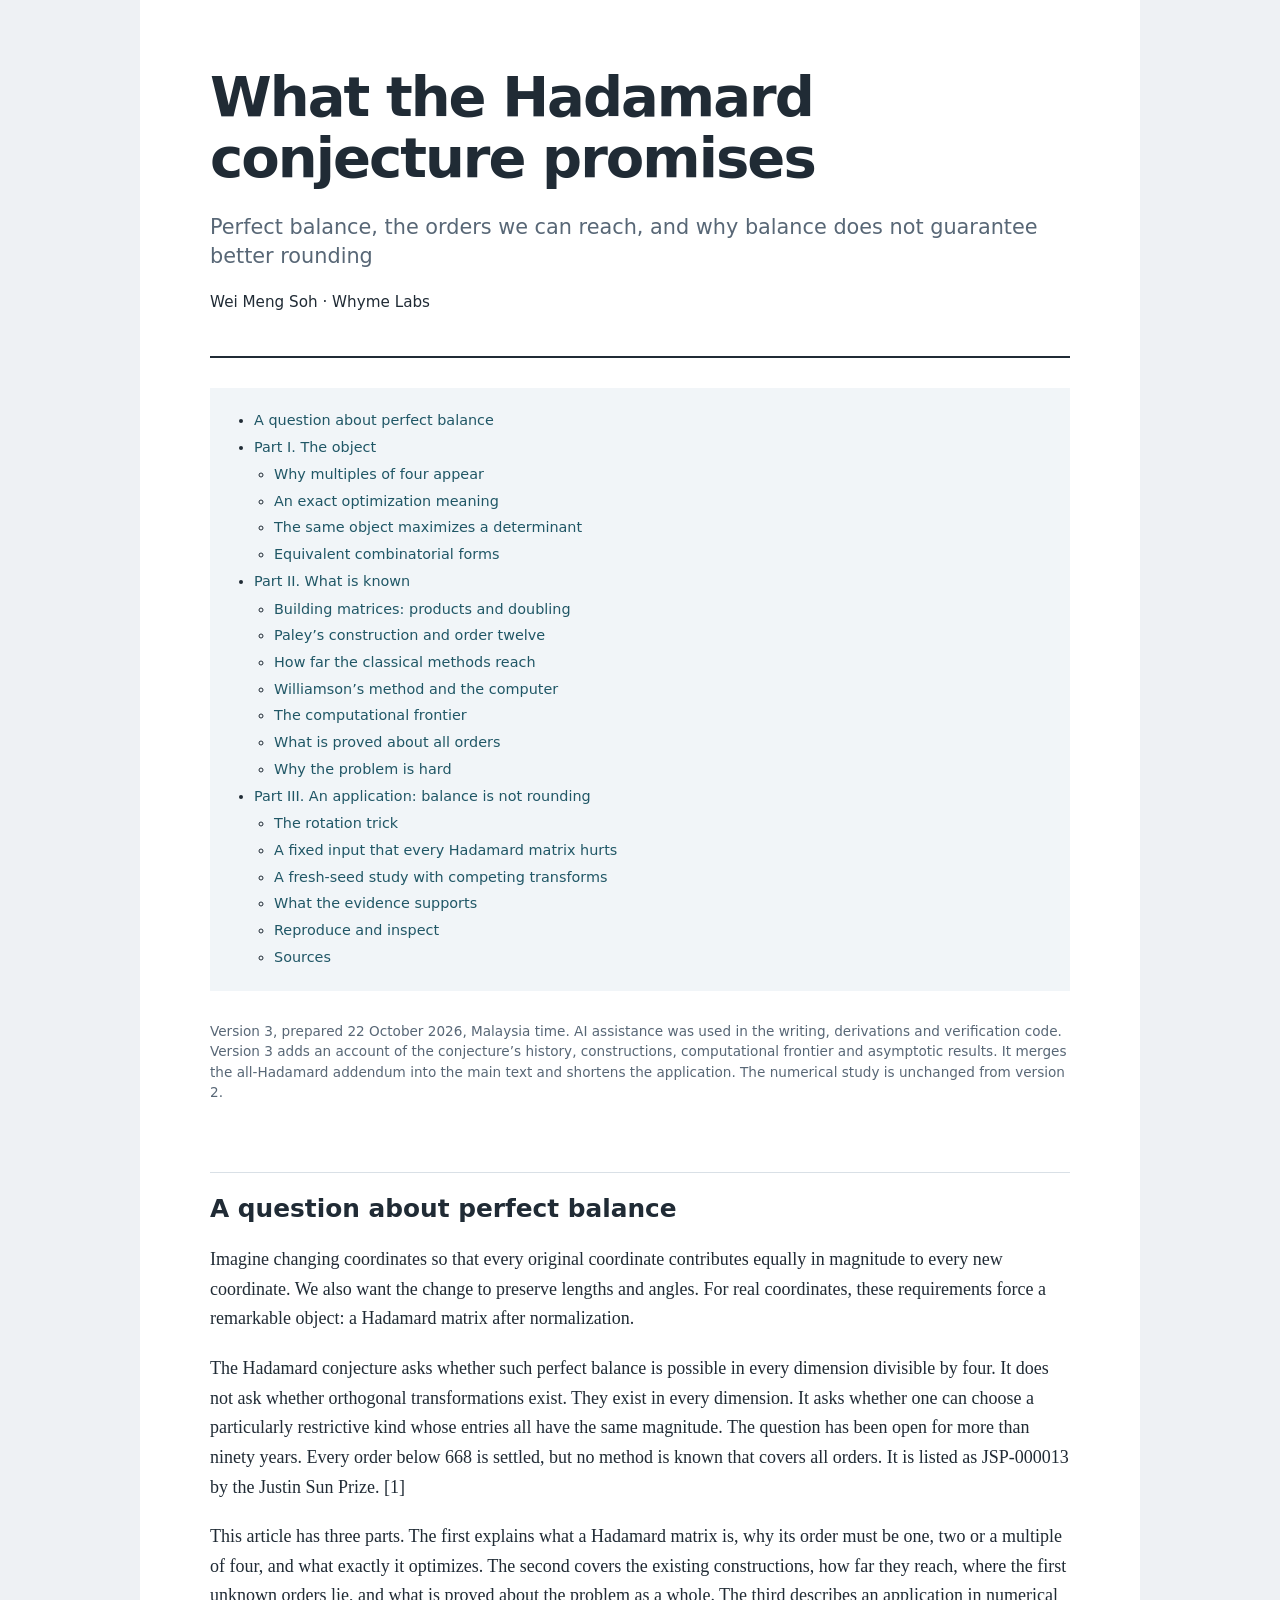
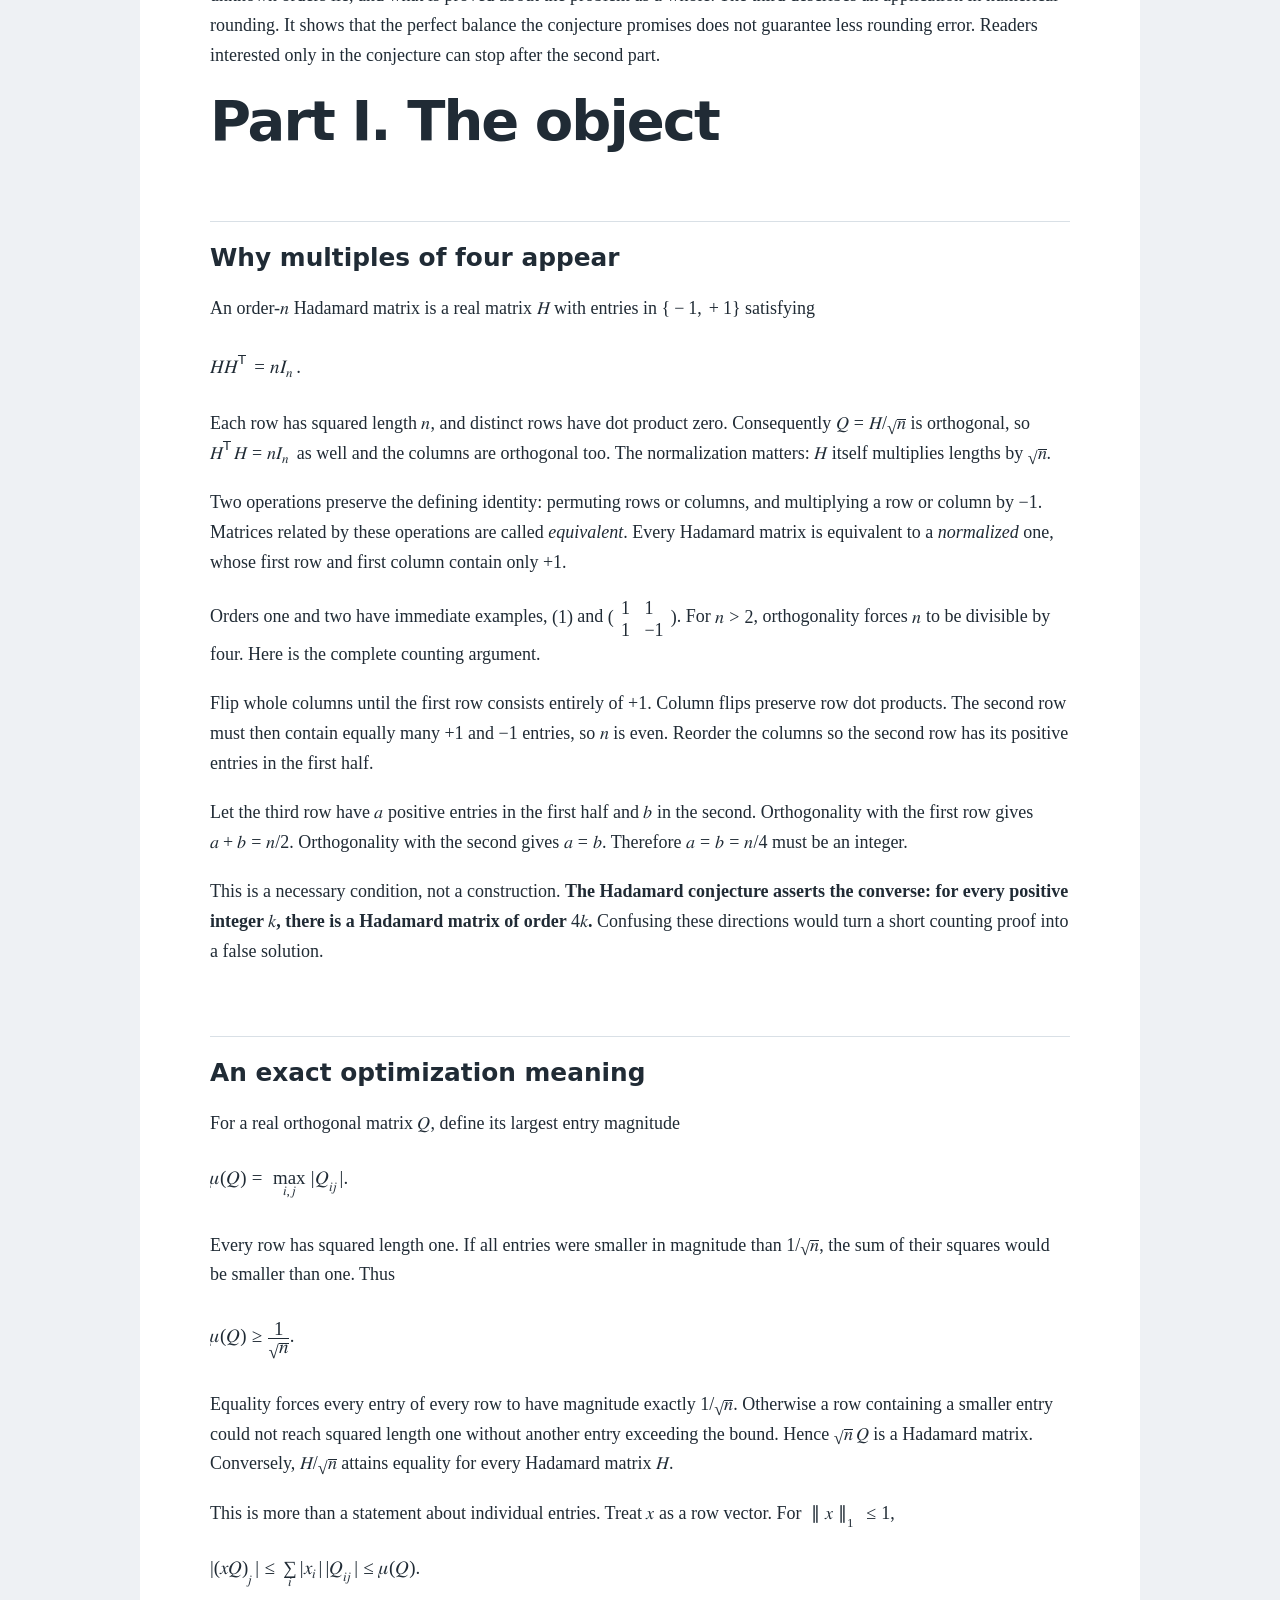
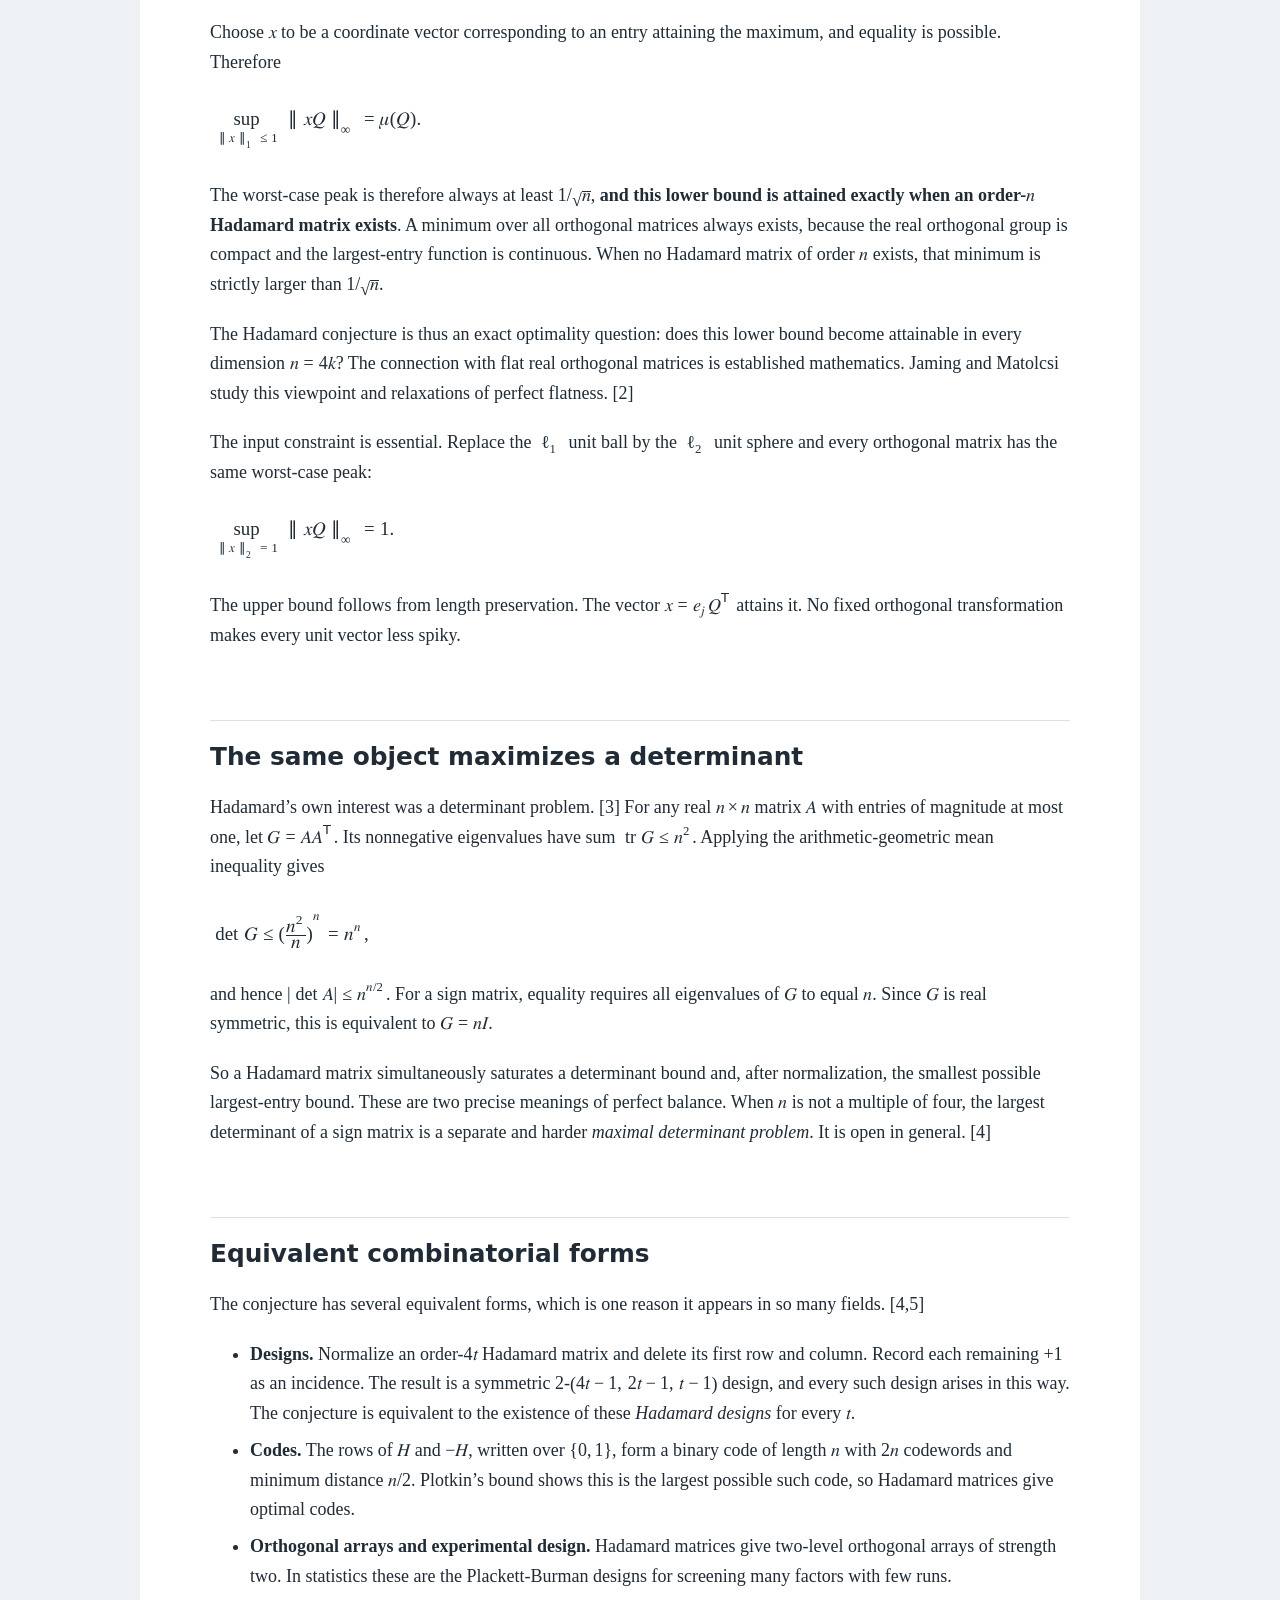
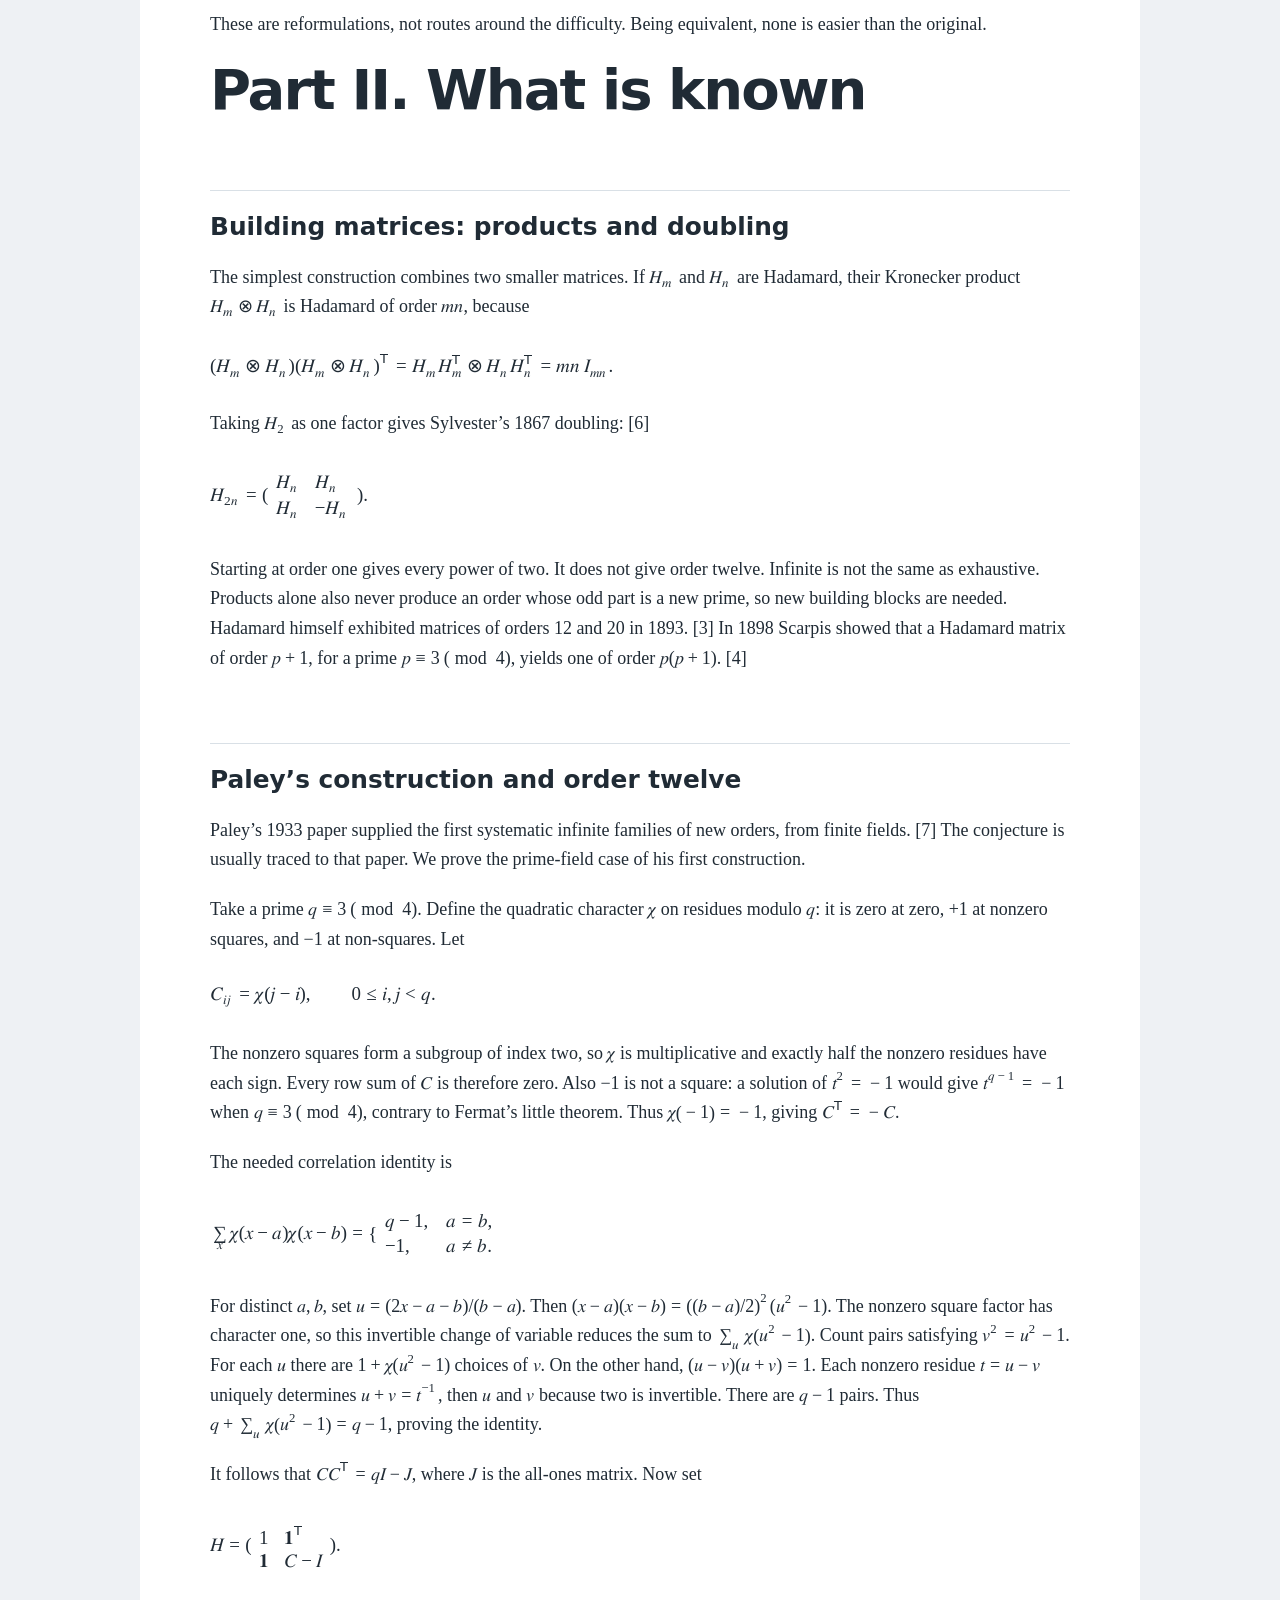
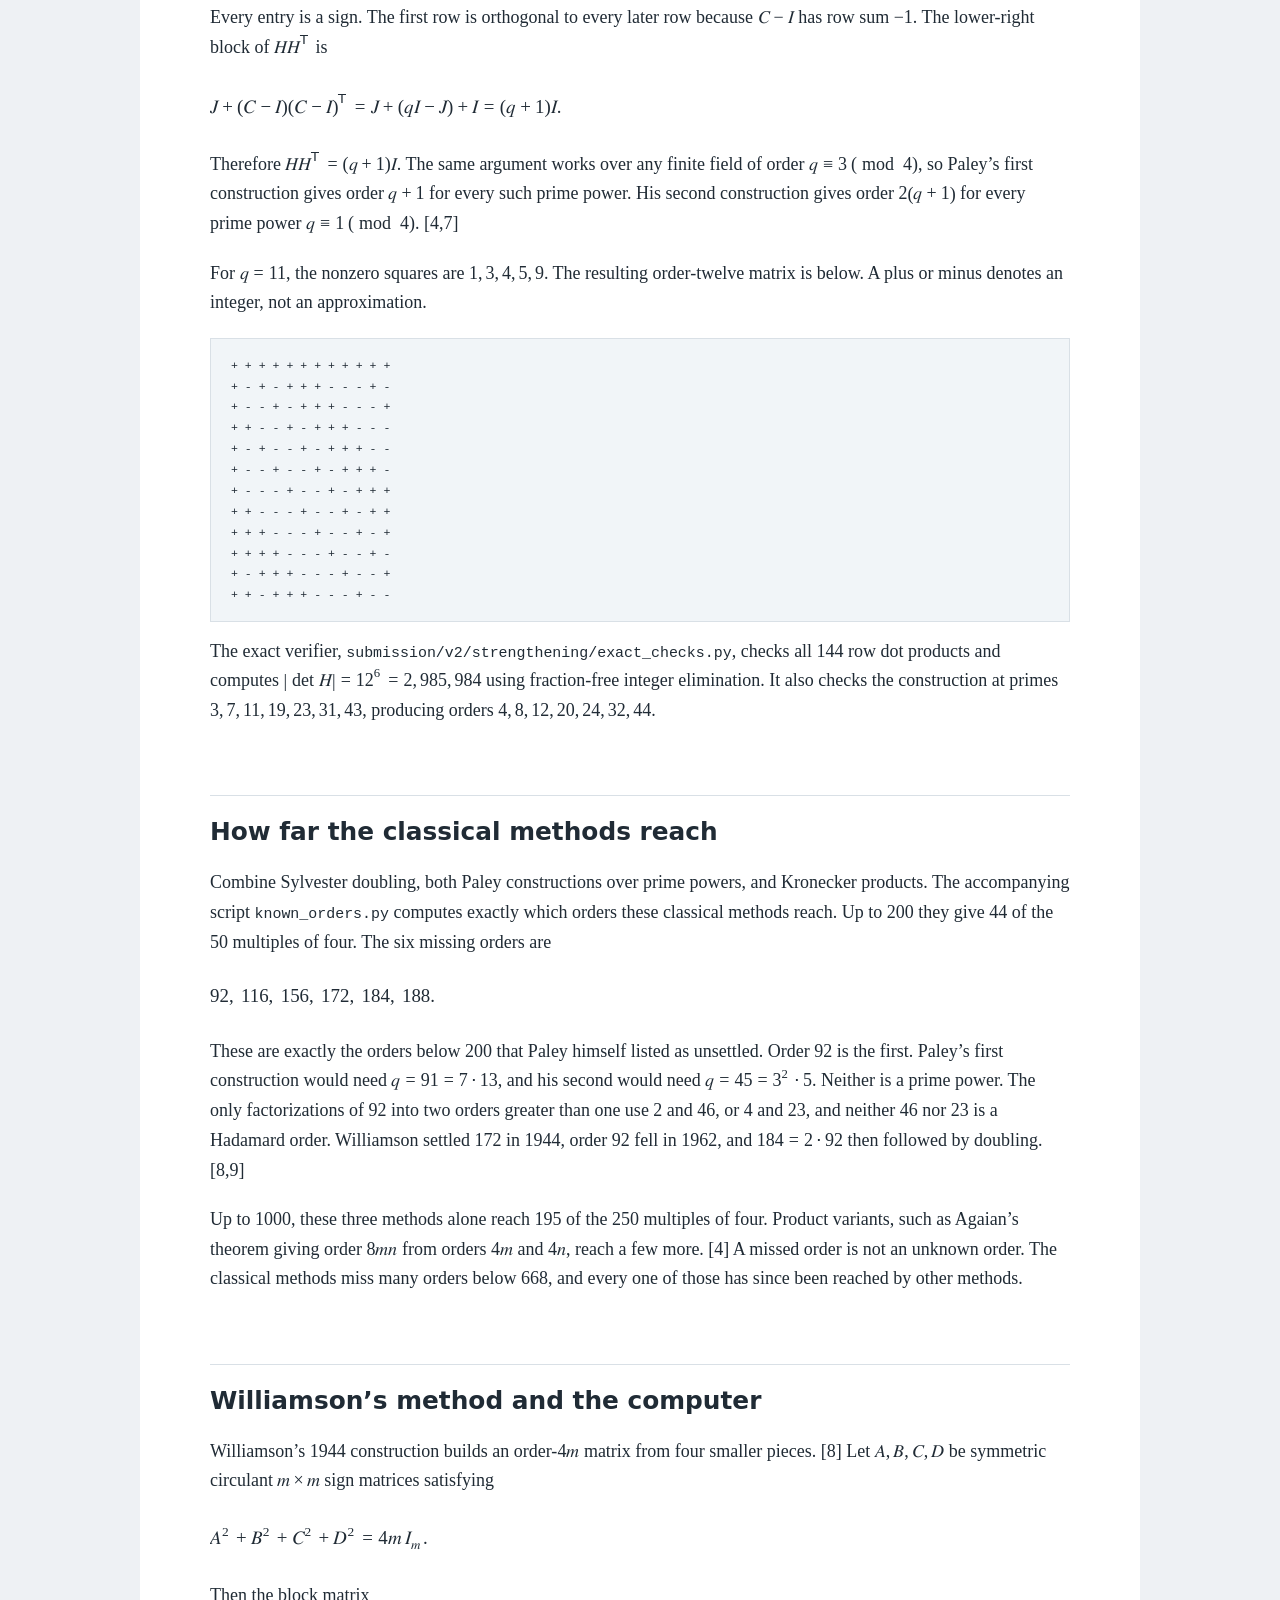
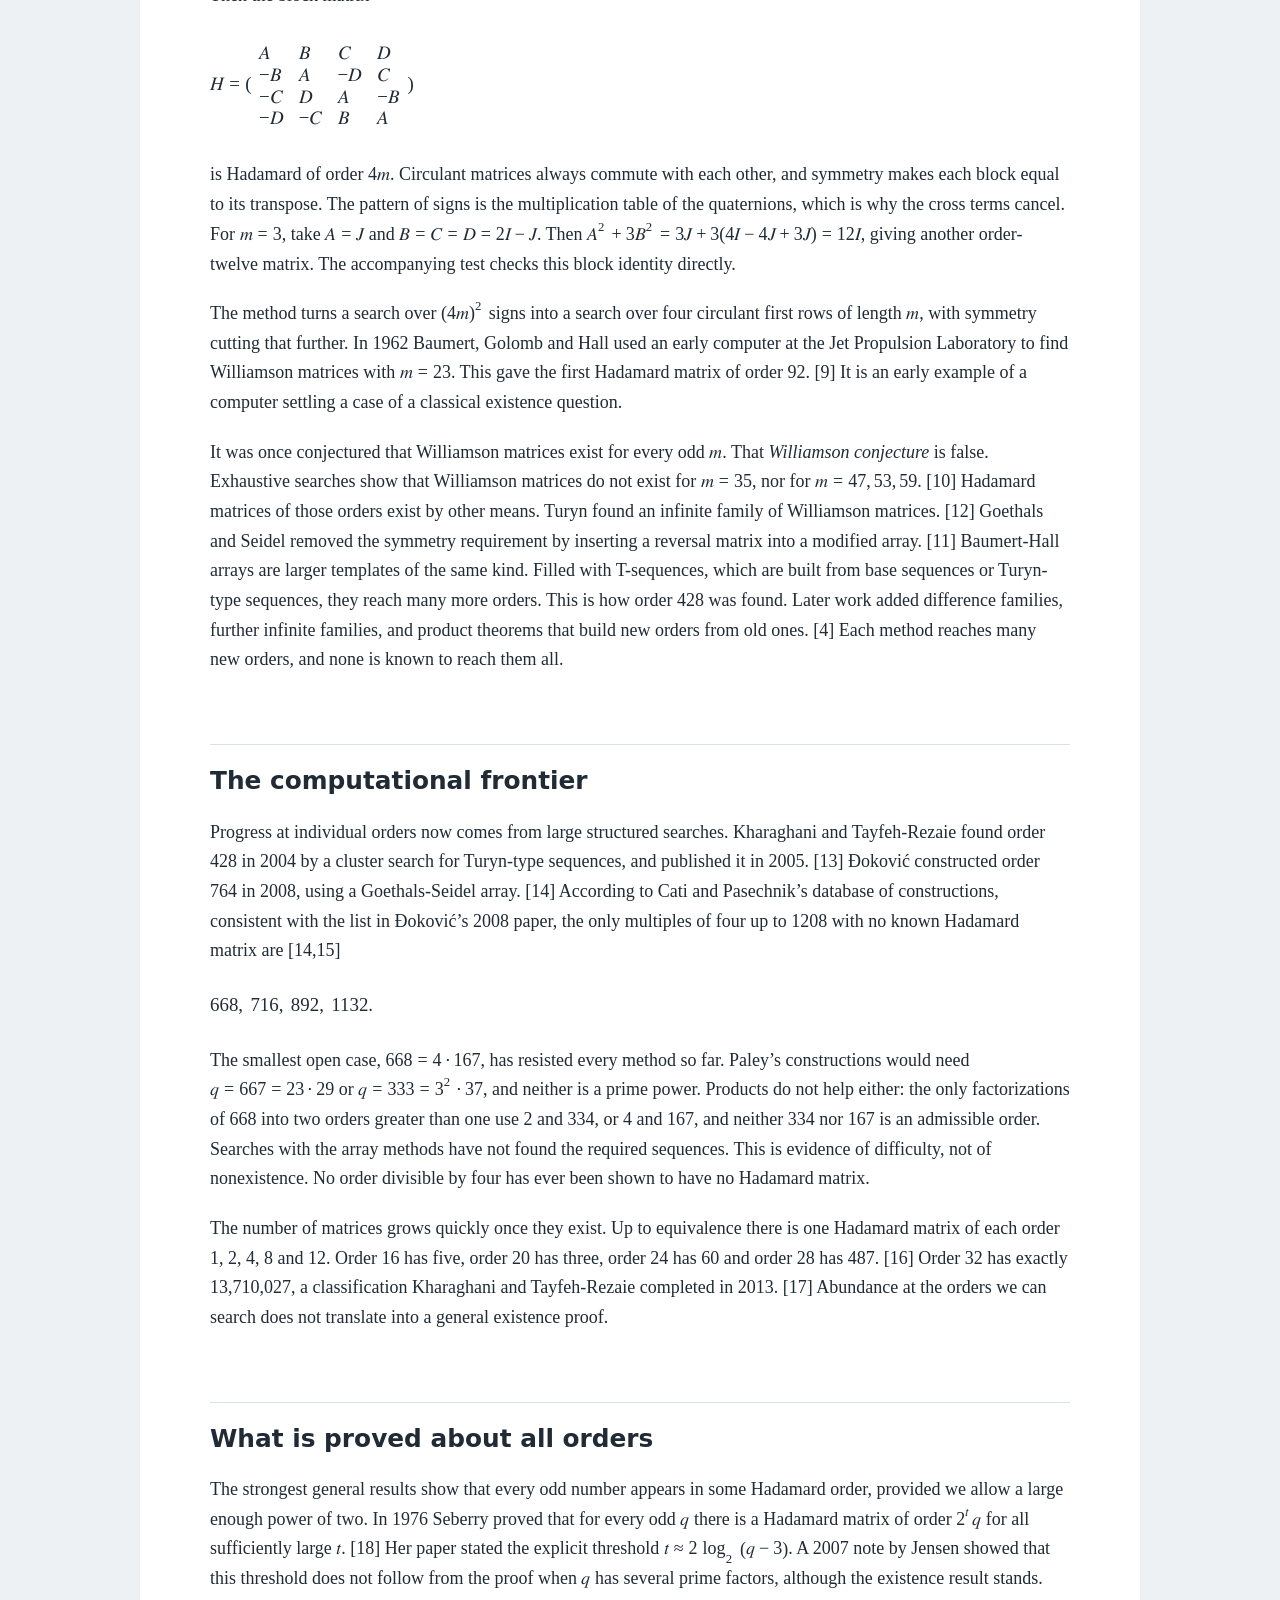
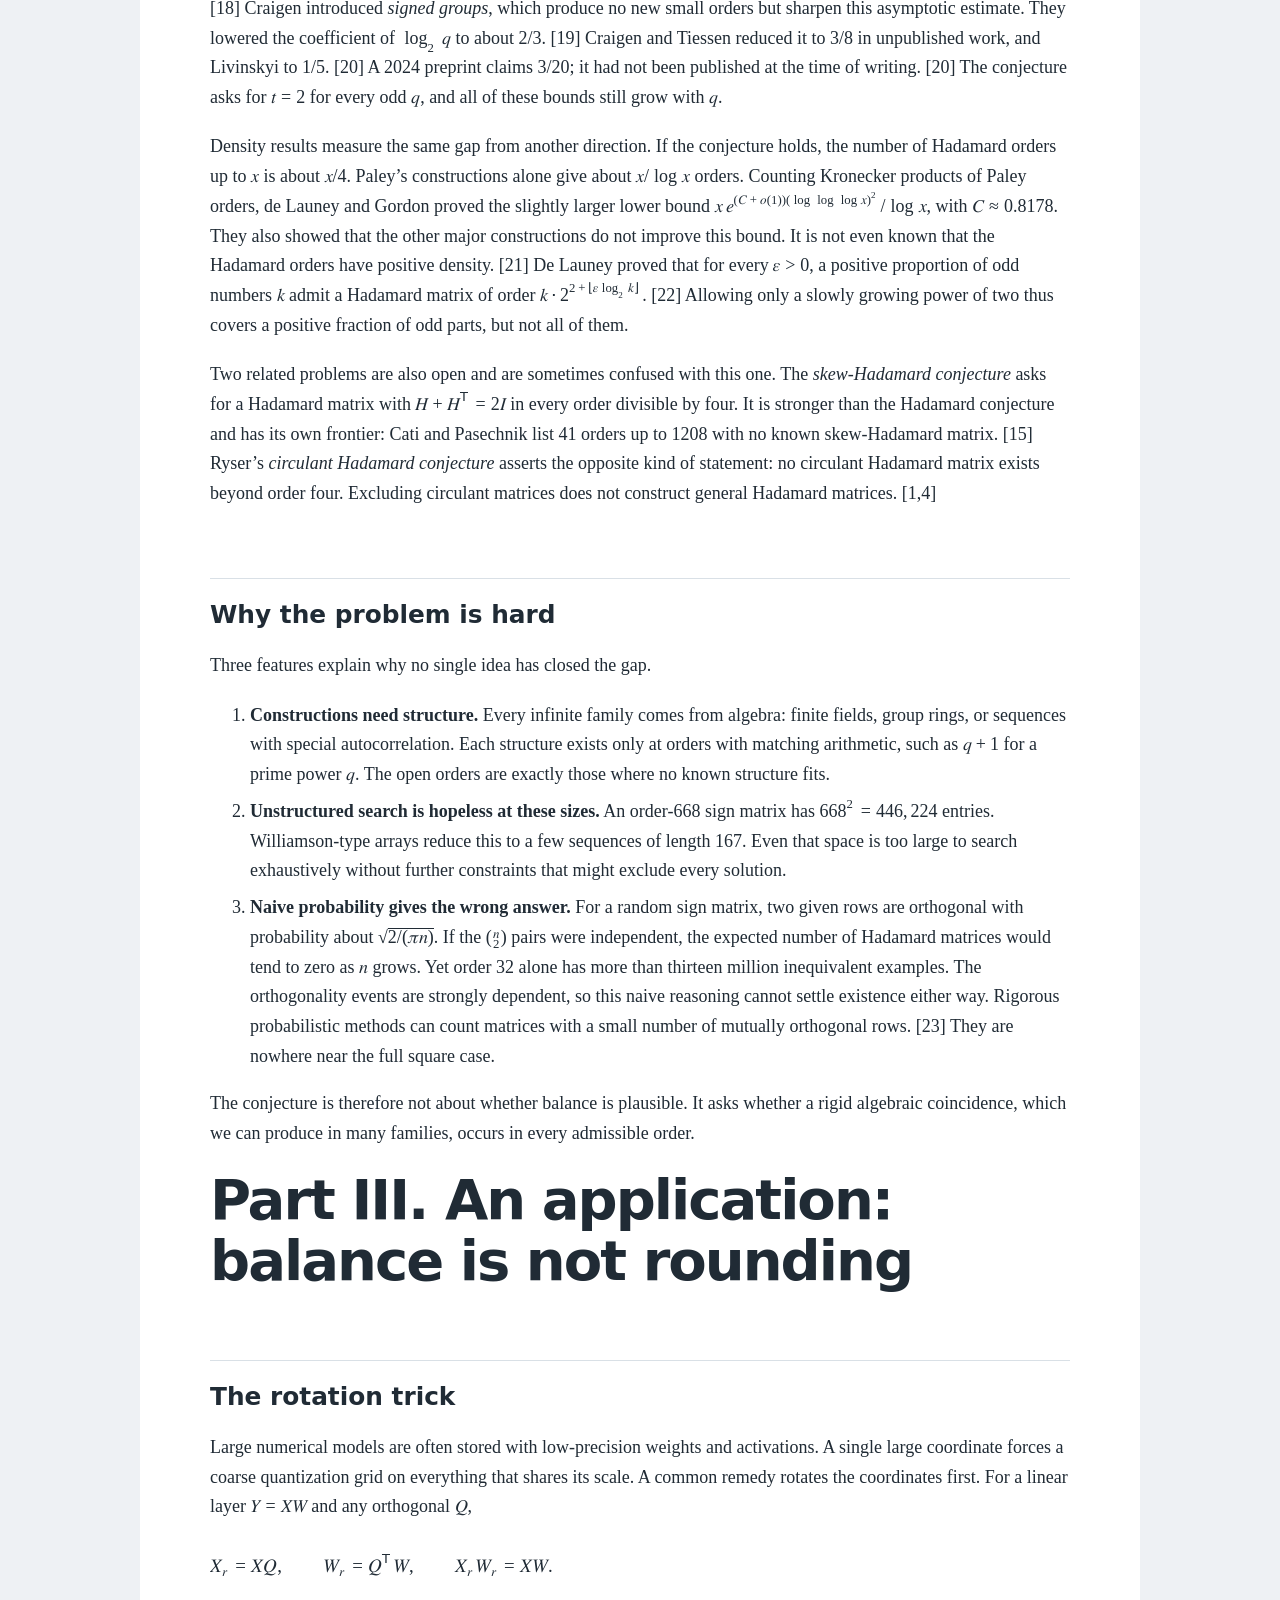
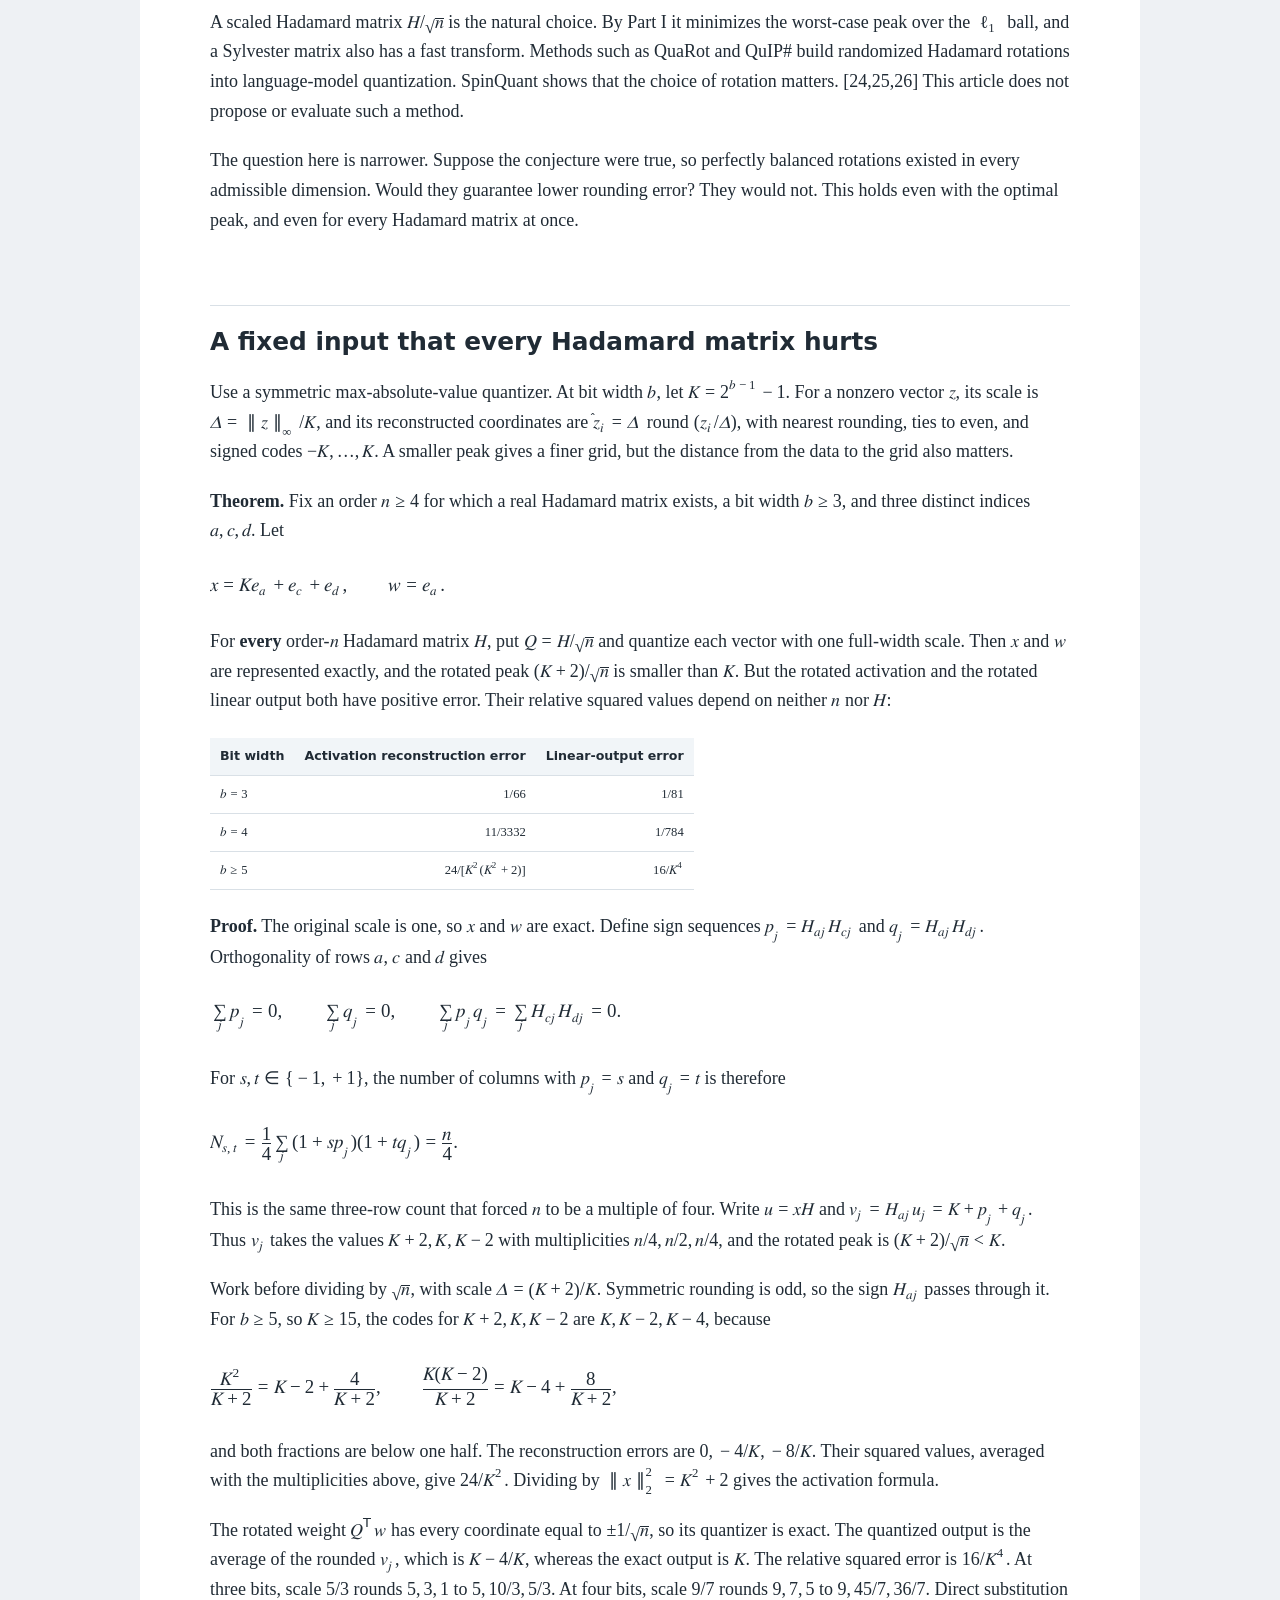
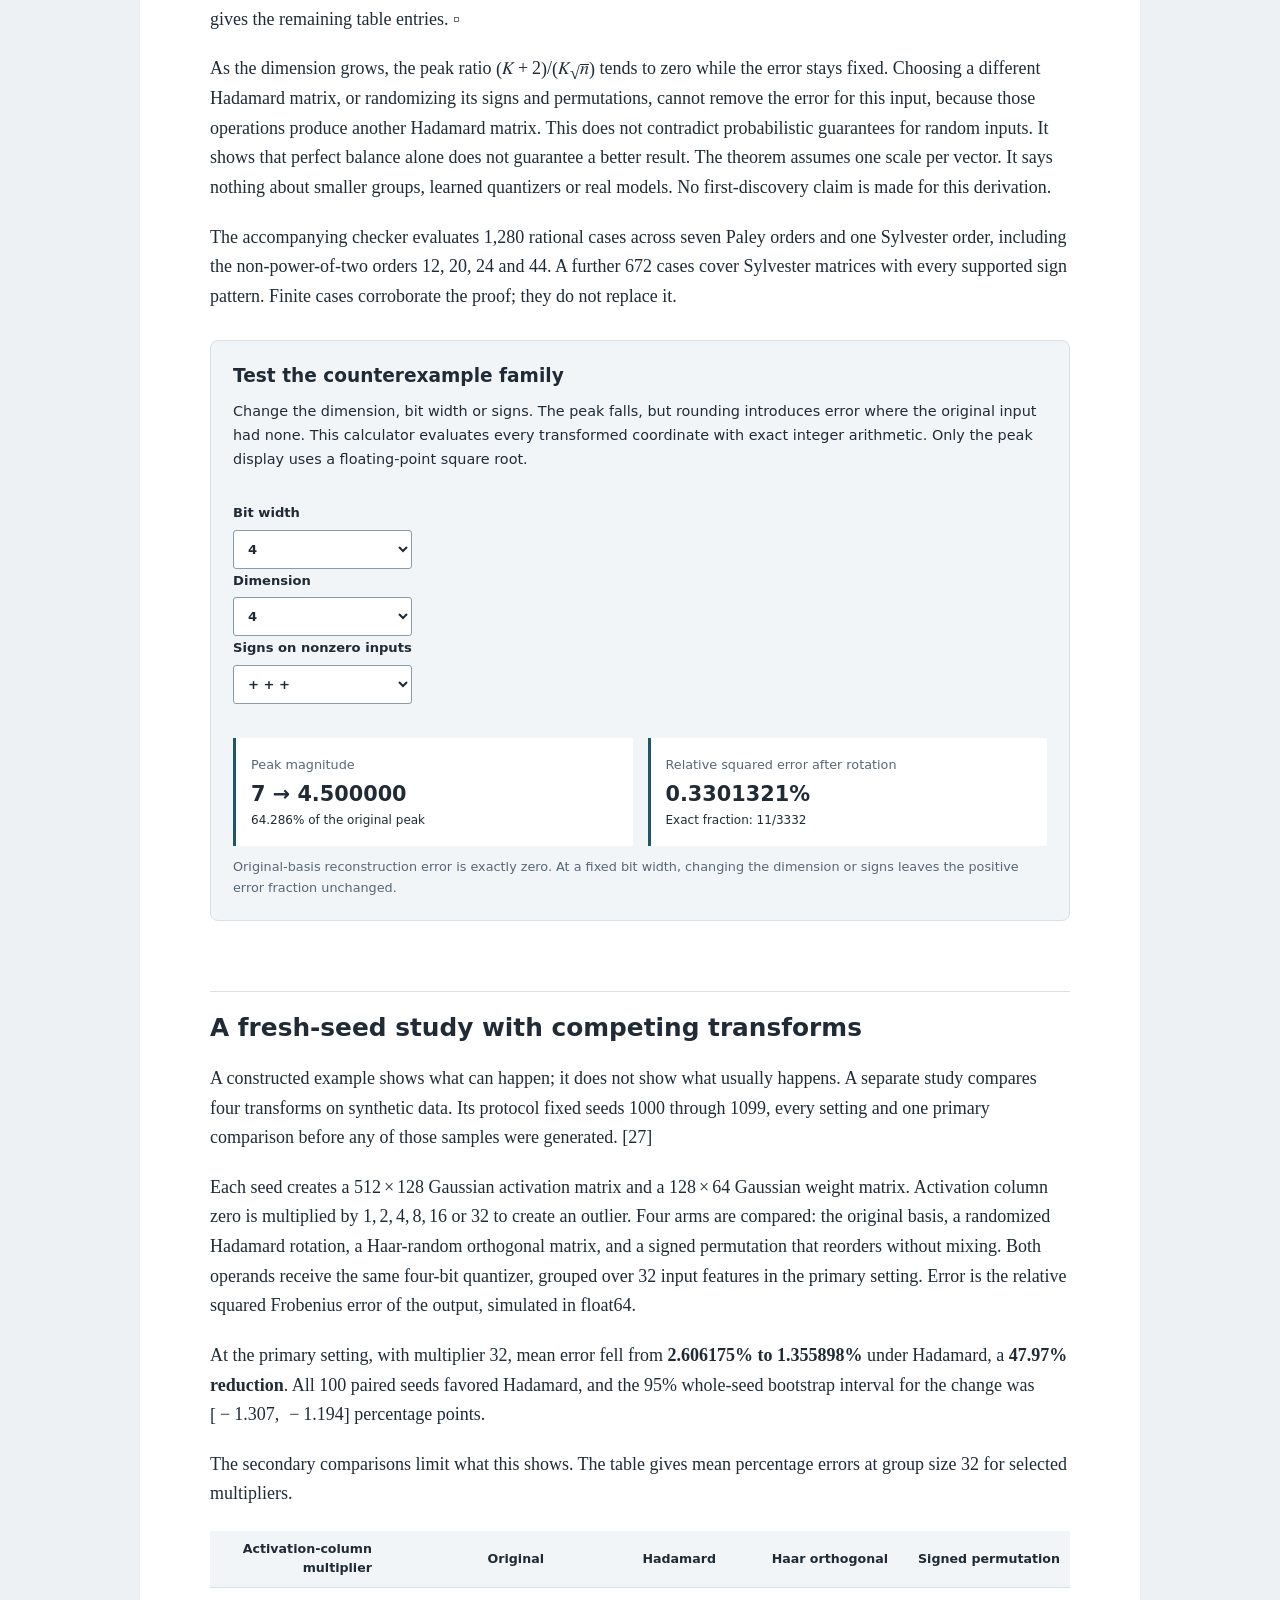
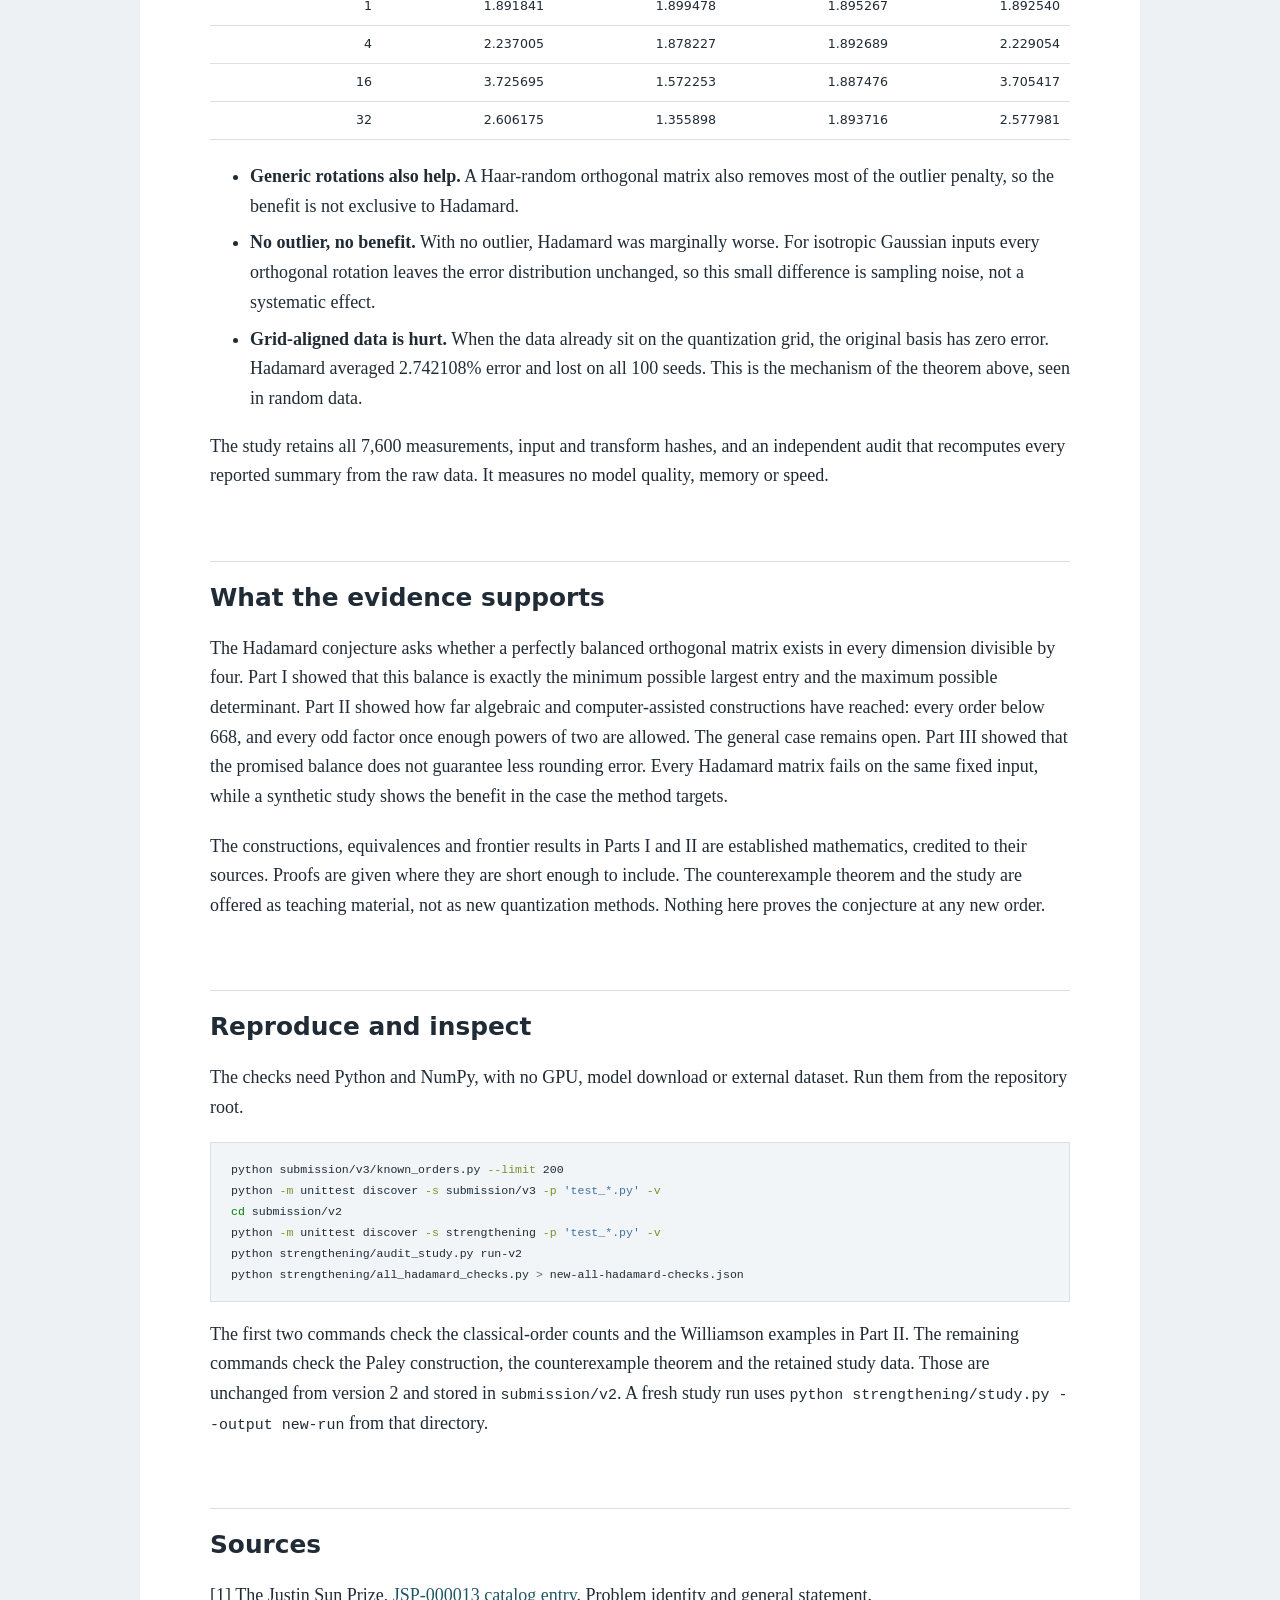
==== commit 9ff98d52: "Refreeze v3 submission edition after citation verification Built by exposition-v3/freeze_edition.py " ====
--- a/submission/v3/hadamard-conjecture-v3.html
+++ b/submission/v3/hadamard-conjecture-v3.html
@@ -383,8 +383,14 @@
 order twelve. Infinite is not the same as exhaustive. Products alone
 also never produce an order whose odd part is a new prime, so new
 building blocks are needed. Hadamard himself exhibited matrices of
-orders 12 and 20 in 1893, [3] and Scarpis gave a construction from
-primes in 1898. [4]</p>
+orders 12 and 20 in 1893. [3] In 1898 Scarpis showed that a Hadamard
+matrix of order
+<math display="inline" xmlns="http://www.w3.org/1998/Math/MathML"><semantics><mrow><mi>p</mi><mo>+</mo><mn>1</mn></mrow><annotation encoding="application/x-tex">p+1</annotation></semantics></math>,
+for a prime
+<math display="inline" xmlns="http://www.w3.org/1998/Math/MathML"><semantics><mrow><mi>p</mi><mo>≡</mo><mn>3</mn><mrow><mspace width="0.222em"></mspace><mo stretchy="false" form="prefix">(</mo><mo>mod</mo><mspace width="0.222em"></mspace><mn>4</mn><mo stretchy="false" form="postfix">)</mo></mrow></mrow><annotation encoding="application/x-tex">p\equiv3\pmod4</annotation></semantics></math>,
+yields one of order
+<math display="inline" xmlns="http://www.w3.org/1998/Math/MathML"><semantics><mrow><mi>p</mi><mrow><mo stretchy="true" form="prefix">(</mo><mi>p</mi><mo>+</mo><mn>1</mn><mo stretchy="true" form="postfix">)</mo></mrow></mrow><annotation encoding="application/x-tex">p(p+1)</annotation></semantics></math>.
+[4]</p>
 <h2 id="paleys-construction-and-order-twelve">Paley’s construction and
 order twelve</h2>
 <p>Paley’s 1933 paper supplied the first systematic infinite families of
@@ -615,8 +621,9 @@
 equivalence there is one Hadamard matrix of each order 1, 2, 4, 8 and
 12. Order 16 has five, order 20 has three, order 24 has 60 and order 28
 has 487. [16] Order 32 has exactly 13,710,027, a classification
-completed by Kharaghani and Tayfeh-Rezaie. [17] Abundance at the orders
-we can search does not translate into a general existence proof.</p>
+Kharaghani and Tayfeh-Rezaie completed in 2013. [17] Abundance at the
+orders we can search does not translate into a general existence
+proof.</p>
 <h2 id="what-is-proved-about-all-orders">What is proved about all
 orders</h2>
 <p>The strongest general results show that every odd number appears in
@@ -1152,63 +1159,75 @@
 catalog entry</a>. Problem identity and general statement.</p>
 <p>[2] Philippe Jaming and Máté Matolcsi, <a href="https://arxiv.org/abs/1505.03668">On the existence of flat
 orthogonal matrices</a>, <em>Acta Mathematica Hungarica</em> 147 (2015),
-179–188.</p>
+179–188. doi:10.1007/s10474-015-0517-6.</p>
 <p>[3] Jacques Hadamard, Résolution d’une question relative aux
-déterminants, <em>Bulletin des Sciences Mathématiques</em> 17 (1893),
-240–246.</p>
+déterminants, <em>Bulletin des Sciences Mathématiques</em> (2) 17
+(1893), 240–246.</p>
 <p>[4] Robert Craigen and Hadi Kharaghani, Hadamard matrices and
 Hadamard designs, in C. J. Colbourn and J. H. Dinitz (eds.),
 <em>Handbook of Combinatorial Designs</em>, 2nd ed., Chapman &amp;
-Hall/CRC, 2007, Chapter V.1. Surveys the array, sequence and product
-constructions. See also U. Scarpis, Sui determinanti di valore massimo,
-<em>Rendiconti del Reale Istituto Lombardo</em> (2) 31 (1898),
-1441–1446, and S. S. Agaian, <em>Hadamard Matrices and Their
-Applications</em>, Lecture Notes in Mathematics 1168, Springer, 1985.
-Also SageMath, <a href="https://doc.sagemath.org/html/en/reference/combinat/sage/combinat/matrices/hadamard_matrix.html">Hadamard
+Hall/CRC, 2007, Chapter V.1, pp. 273–279. Surveys the array, sequence
+and product constructions. See also U. Scarpis, Sui determinanti di
+valore massimo, <em>Rendiconti del Reale Istituto Lombardo</em> (2) 31
+(1898), 1441–1446 (as cited in secondary sources; not seen in the
+original), and S. S. Agaian, <em>Hadamard Matrices and Their
+Applications</em>, Lecture Notes in Mathematics 1168, Springer, 1985,
+doi:10.1007/BFb0101073. Also SageMath, <a href="https://doc.sagemath.org/html/en/reference/combinat/sage/combinat/matrices/hadamard_matrix.html">Hadamard
 matrices reference</a>.</p>
 <p>[5] Kathy J. Horadam, <em>Hadamard Matrices and Their
-Applications</em>, Princeton University Press, 2007.</p>
+Applications</em>, Princeton University Press, 2007.
+doi:10.1515/9781400842902.</p>
 <p>[6] J. J. Sylvester, Thoughts on inverse orthogonal matrices,
 simultaneous sign-successions, and tessellated pavements in two or more
-colours, …, <em>Philosophical Magazine</em> 34 (1867), 461–475.</p>
+colours, …, <em>Philosophical Magazine</em> 34 (1867), 461–475.
+doi:10.1080/14786446708639914.</p>
 <p>[7] R. E. A. C. Paley, On orthogonal matrices, <em>Journal of
-Mathematics and Physics</em> 12 (1933), 311–320.</p>
+Mathematics and Physics</em> 12 (1933), 311–320.
+doi:10.1002/sapm1933121311.</p>
 <p>[8] John Williamson, Hadamard’s determinant theorem and the sum of
-four squares, <em>Duke Mathematical Journal</em> 11 (1944), 65–81.</p>
+four squares, <em>Duke Mathematical Journal</em> 11 (1944), 65–81.
+doi:10.1215/S0012-7094-44-01108-7.</p>
 <p>[9] L. Baumert, S. W. Golomb and M. Hall Jr., <a href="https://www.ams.org/journals/bull/1962-68-03/S0002-9904-1962-10761-7">Discovery
 of an Hadamard matrix of order 92</a>, <em>Bulletin of the AMS</em> 68
-(1962), 237–238.</p>
+(1962), 237–238. doi:10.1090/S0002-9904-1962-10761-7.</p>
 <p>[10] D. Ž. Đoković, Williamson matrices of order
 <math display="inline" xmlns="http://www.w3.org/1998/Math/MathML"><semantics><mrow><mn>4</mn><mi>n</mi></mrow><annotation encoding="application/x-tex">4n</annotation></semantics></math>
 for
 <math display="inline" xmlns="http://www.w3.org/1998/Math/MathML"><semantics><mrow><mi>n</mi><mo>=</mo><mn>33</mn><mo>,</mo><mn>35</mn><mo>,</mo><mn>39</mn></mrow><annotation encoding="application/x-tex">n=33,35,39</annotation></semantics></math>,
-<em>Discrete Mathematics</em> 115 (1993), 267–271; W. H. Holzmann, H.
-Kharaghani and B. Tayfeh-Rezaie, Williamson matrices up to order 59,
-<em>Designs, Codes and Cryptography</em> 46 (2008), 343–352.</p>
+<em>Discrete Mathematics</em> 115 (1993), 267–271,
+doi:10.1016/0012-365X(93)90495-F; W. H. Holzmann, H. Kharaghani and B.
+Tayfeh-Rezaie, Williamson matrices up to order 59, <em>Designs, Codes
+and Cryptography</em> 46 (2008), 343–352,
+doi:10.1007/s10623-007-9163-5.</p>
 <p>[11] J. M. Goethals and J. J. Seidel, A skew Hadamard matrix of order
 36, <em>Journal of the Australian Mathematical Society</em> 11 (1970),
-343–344.</p>
+343–344. doi:10.1017/S144678870000673X.</p>
 <p>[12] R. J. Turyn, An infinite class of Williamson matrices,
-<em>Journal of Combinatorial Theory, Series A</em> 12 (1972),
-319–321.</p>
+<em>Journal of Combinatorial Theory, Series A</em> 12 (1972), 319–321.
+doi:10.1016/0097-3165(72)90095-7.</p>
 <p>[13] H. Kharaghani and B. Tayfeh-Rezaie, A Hadamard matrix of order
-428, <em>Journal of Combinatorial Designs</em> 13 (2005), 435–440.</p>
+428, <em>Journal of Combinatorial Designs</em> 13 (2005), 435–440.
+doi:10.1002/jcd.20043.</p>
 <p>[14] D. Ž. Đoković, <a href="https://arxiv.org/abs/math/0703312">Hadamard matrices of order 764
-exist</a>, <em>Combinatorica</em> 28 (2008), 487–489.</p>
+exist</a>, <em>Combinatorica</em> 28 (2008), 487–489.
+doi:10.1007/s00493-008-2384-z.</p>
 <p>[15] Matteo Cati and Dmitrii V. Pasechnik, <a href="https://arxiv.org/abs/2411.18897">A database of constructions of
 Hadamard matrices</a>, arXiv preprint, 2024, revised 2025.</p>
 <p>[16] Brendan McKay, <a href="https://users.cecs.anu.edu.au/~bdm/data/hadamard.html">Hadamard
 matrices data</a>. Equivalence-class counts for small orders.</p>
-<p>[17] H. Kharaghani and B. Tayfeh-Rezaie, On the classification of
-Hadamard matrices of order 32, <em>Journal of Combinatorial Designs</em>
-18 (2010), 328–336.</p>
+<p>[17] H. Kharaghani and B. Tayfeh-Rezaie, Hadamard matrices of order
+32, <em>Journal of Combinatorial Designs</em> 21 (2013), 212–221,
+doi:10.1002/jcd.21323. The earlier partial classification is On the
+classification of Hadamard matrices of order 32, <em>Journal of
+Combinatorial Designs</em> 18 (2010), 328–336,
+doi:10.1002/jcd.20245.</p>
 <p>[18] Jennifer Seberry Wallis, On the existence of Hadamard matrices,
-<em>Journal of Combinatorial Theory, Series A</em> 21 (1976), 188–195.
-Jonas Lindstrøm Jensen, <a href="https://arxiv.org/abs/0706.1720">Correction of paper published in
+<em>Journal of Combinatorial Theory, Series A</em> 21 (1976), 188–195,
+doi:10.1016/0097-3165(76)90062-5. Jonas Lindstrøm Jensen, <a href="https://arxiv.org/abs/0706.1720">Correction of paper published in
 J. Combinatorial Theory 21, 1976</a>, 2007.</p>
 <p>[19] Robert Craigen, Signed groups, sequences, and the asymptotic
 existence of Hadamard matrices, <em>Journal of Combinatorial Theory,
-Series A</em> 71 (1995), 241–254.</p>
+Series A</em> 71 (1995), 241–254. doi:10.1016/0097-3165(95)90002-0.</p>
 <p>[20] Ivan Livinskyi, <a href="https://mspace.lib.umanitoba.ca/handle/1993/8915">Asymptotic
 existence of Hadamard matrices</a>, M.Sc. thesis, University of
 Manitoba, 2012. Cheng Du and Yi Jiang, <a href="https://arxiv.org/abs/2401.15381">Golay complementary sequences of
@@ -1216,20 +1235,23 @@
 arXiv preprint, 2024.</p>
 <p>[21] Warwick de Launey and Daniel M. Gordon, <a href="https://arxiv.org/abs/1004.4872">On the density of the set of
 known Hadamard orders</a>, <em>Cryptography and Communications</em> 2
-(2010), 233–246.</p>
+(2010), 233–246. doi:10.1007/s12095-010-0028-9.</p>
 <p>[22] Warwick de Launey, <a href="https://arxiv.org/abs/1003.4001">On
 the asymptotic existence of Hadamard matrices</a>, <em>Journal of
-Combinatorial Theory, Series A</em> 116 (2009), 1002–1008.</p>
+Combinatorial Theory, Series A</em> 116 (2009), 1002–1008.
+doi:10.1016/j.jcta.2009.01.001.</p>
 <p>[23] Warwick de Launey and David A. Levin, A Fourier-analytic
 approach to counting partial Hadamard matrices, <em>Cryptography and
-Communications</em> 2 (2010), 307–334.</p>
+Communications</em> 2 (2010), 307–334.
+doi:10.1007/s12095-010-0033-z.</p>
 <p>[24] Saleh Ashkboos and coauthors, <a href="https://arxiv.org/abs/2404.00456">QuaRot: Outlier-Free 4-Bit
 Inference in Rotated LLMs</a>, 2024.</p>
 <p>[25] Albert Tseng and coauthors, <a href="https://proceedings.mlr.press/v235/tseng24a.html">QuIP#: Even
 Better LLM Quantization with Hadamard Incoherence and Lattice
-Codebooks</a>, 2024.</p>
+Codebooks</a>, <em>Proceedings of the 41st International Conference on
+Machine Learning</em>, PMLR 235 (2024), 48630–48656.</p>
 <p>[26] Zechun Liu and coauthors, <a href="https://arxiv.org/abs/2405.16406">SpinQuant: LLM quantization with
-learned rotations</a>, 2024.</p>
+learned rotations</a>, ICLR 2025.</p>
 <p>[27] <code>submission/v2/strengthening/protocol-v2.json</code>,
 SHA-256
 <code>1a239984661f3c229225aa4d899fe3960eb2f5f47dc5e7099c49764022f08c29</code>.
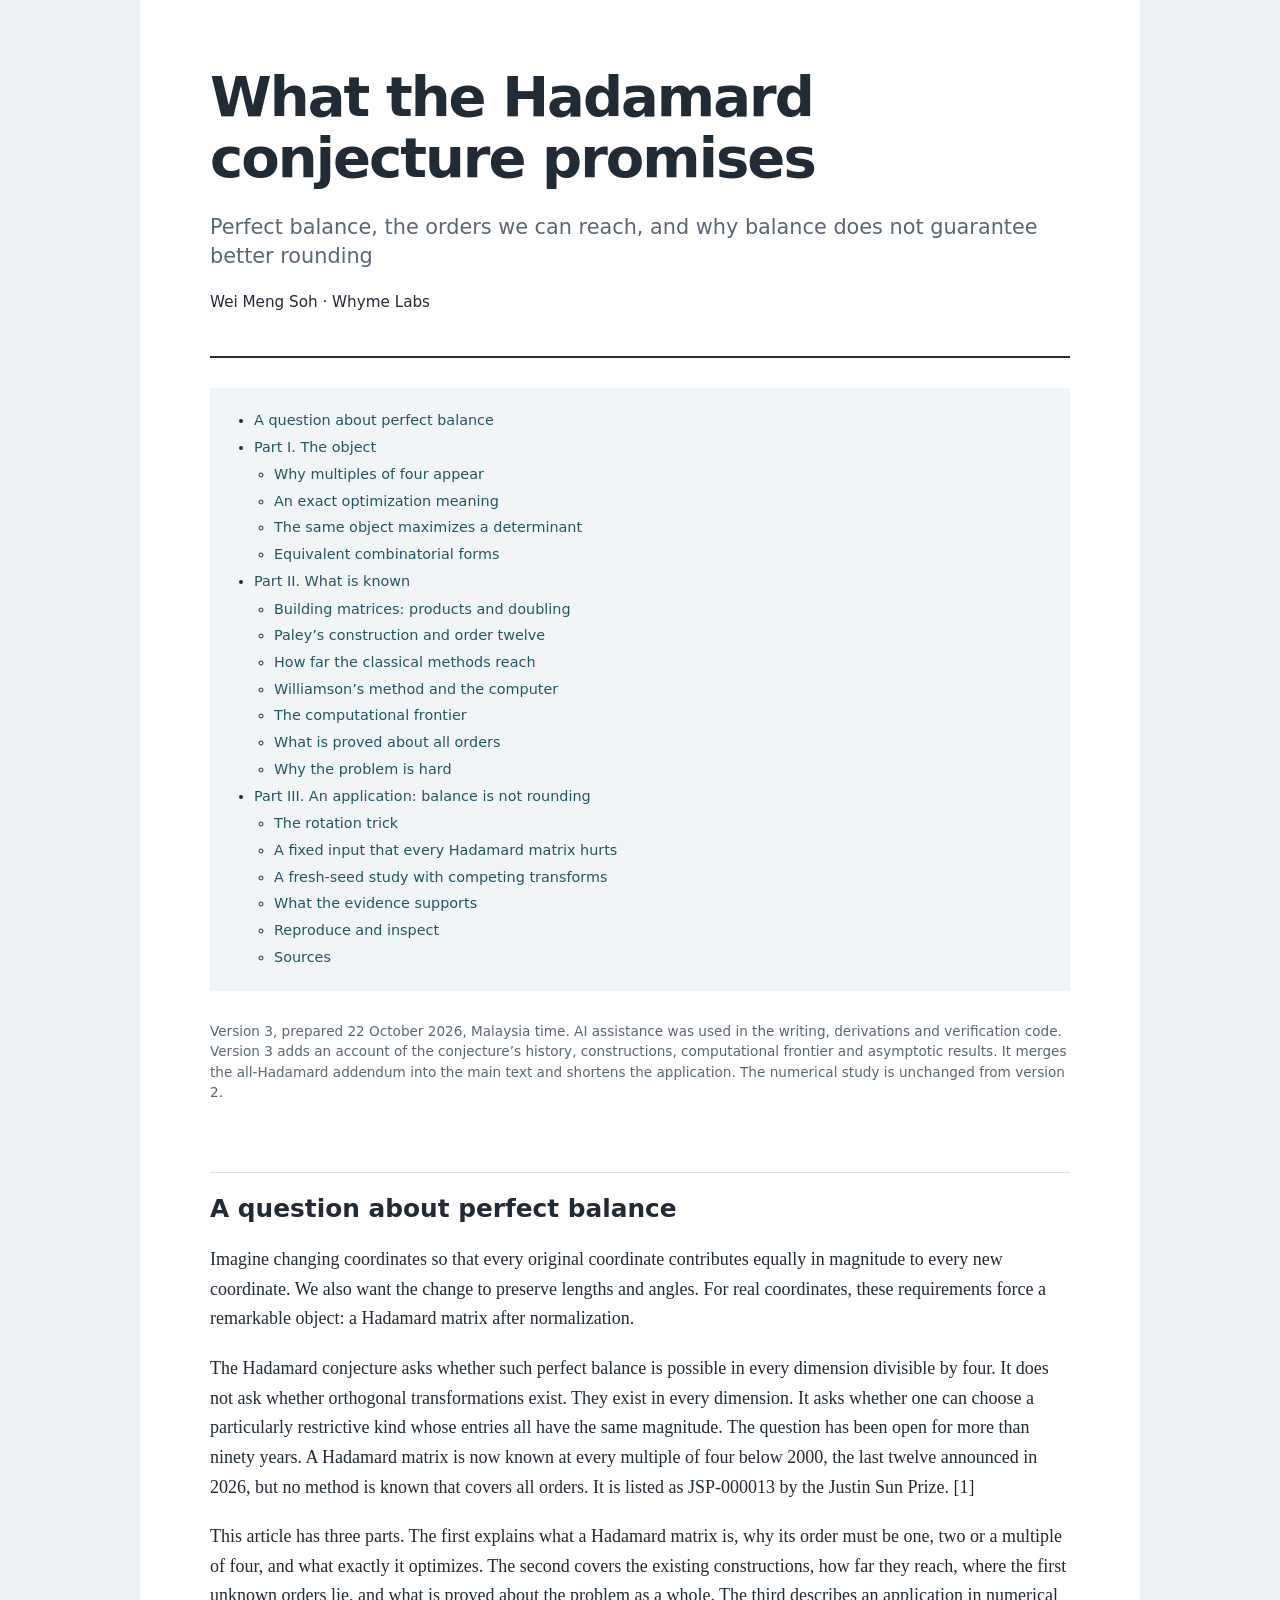
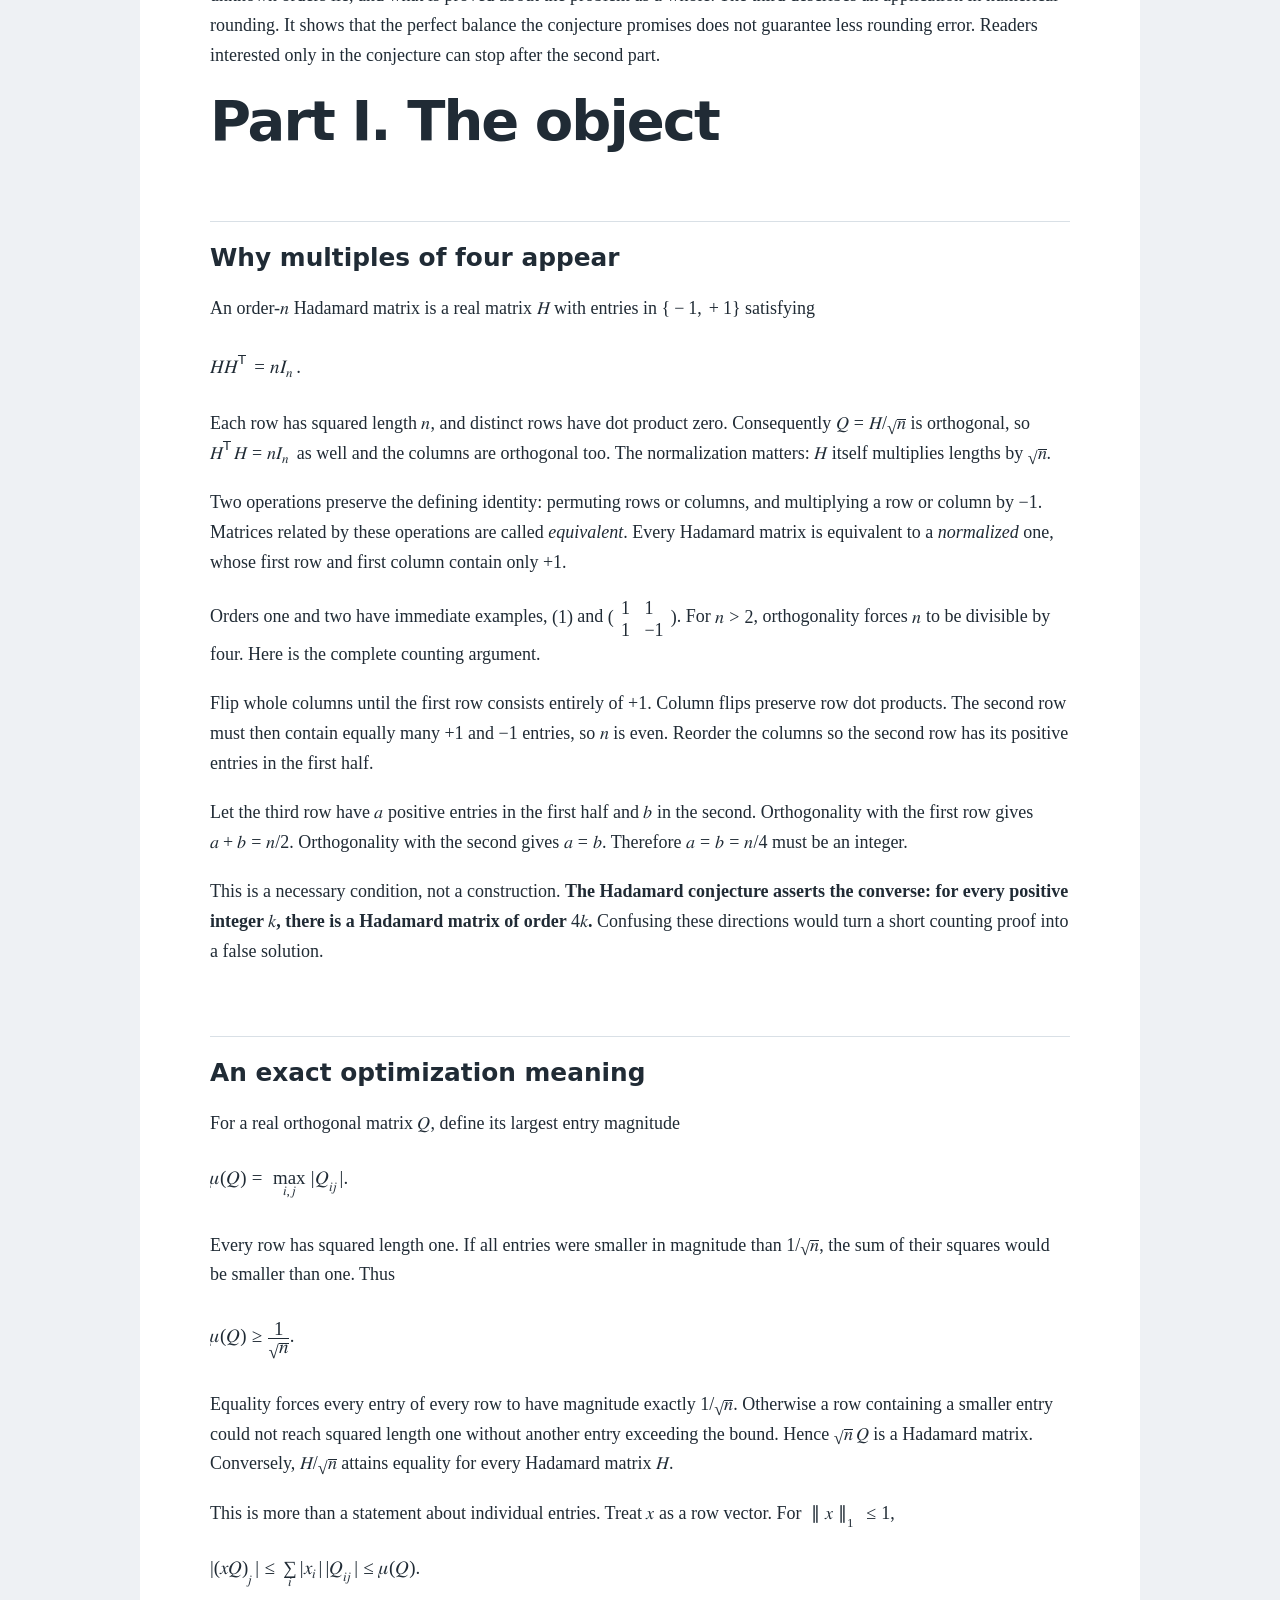
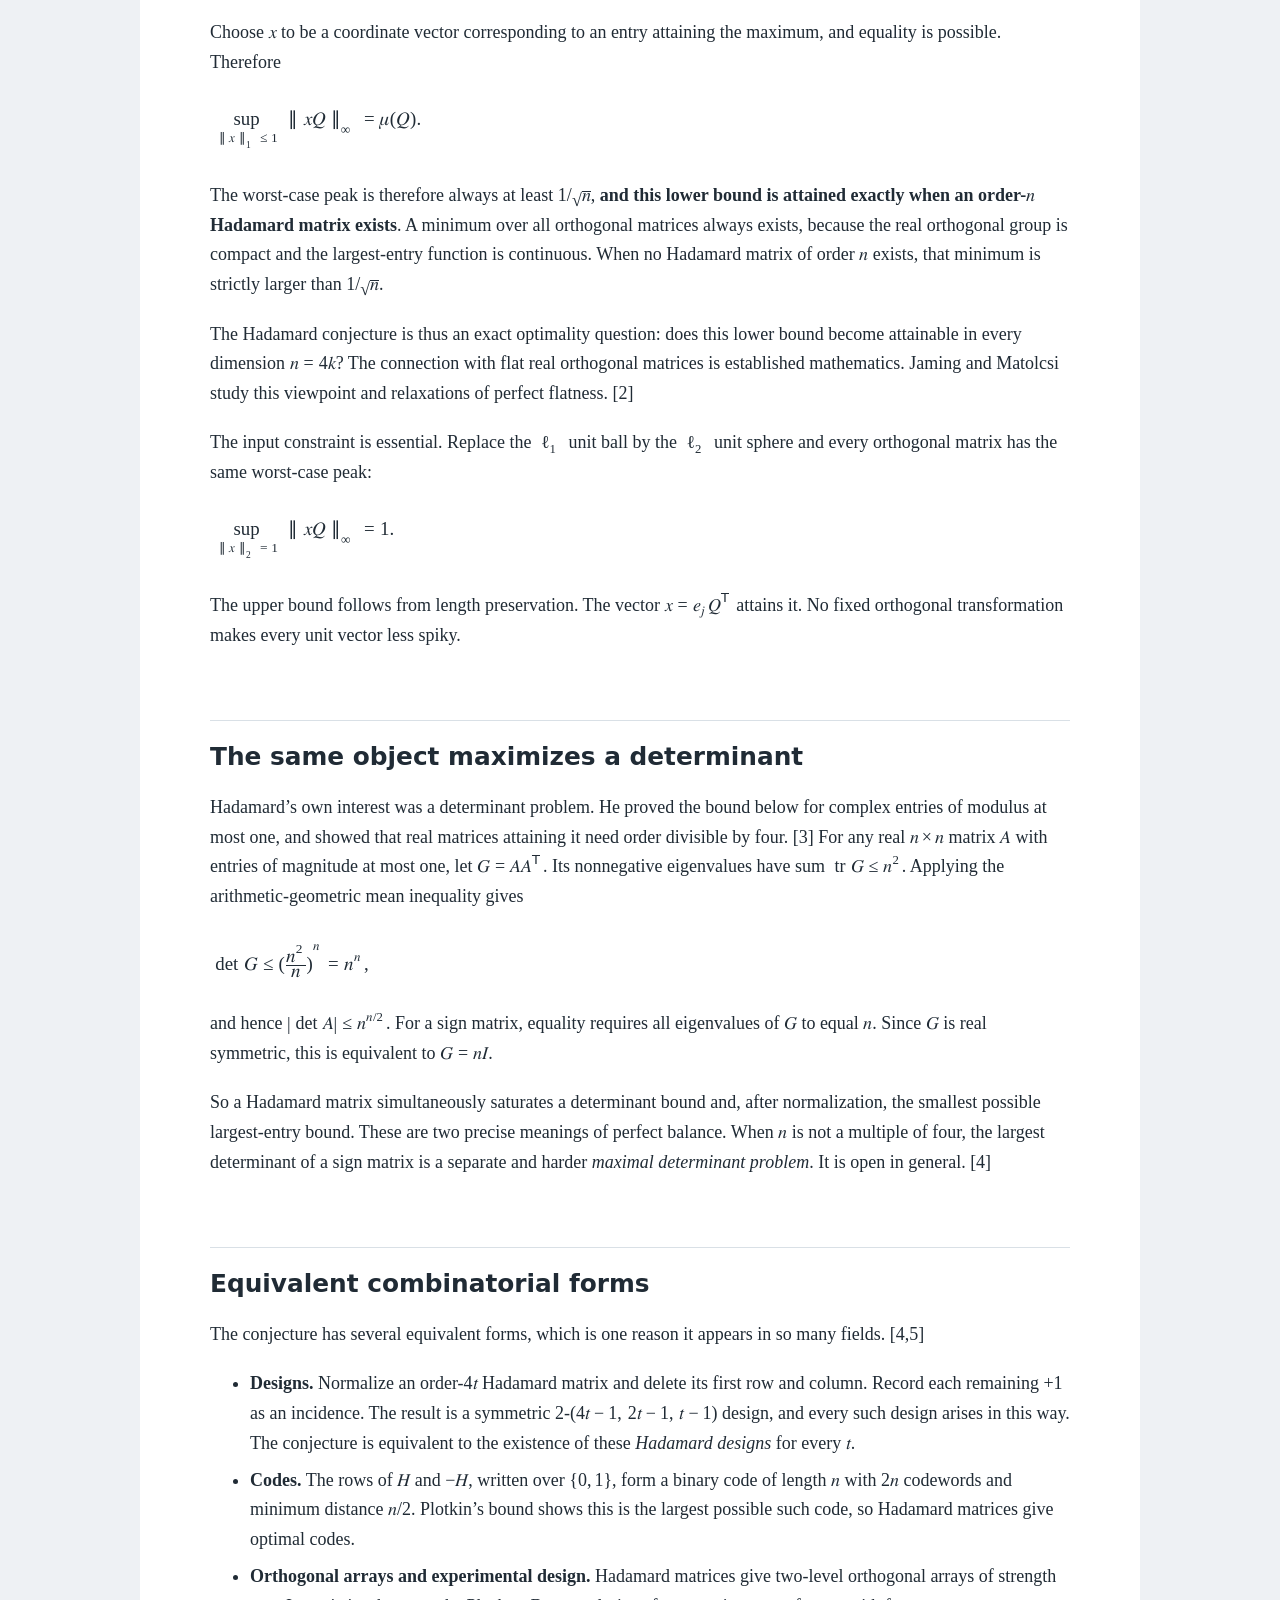
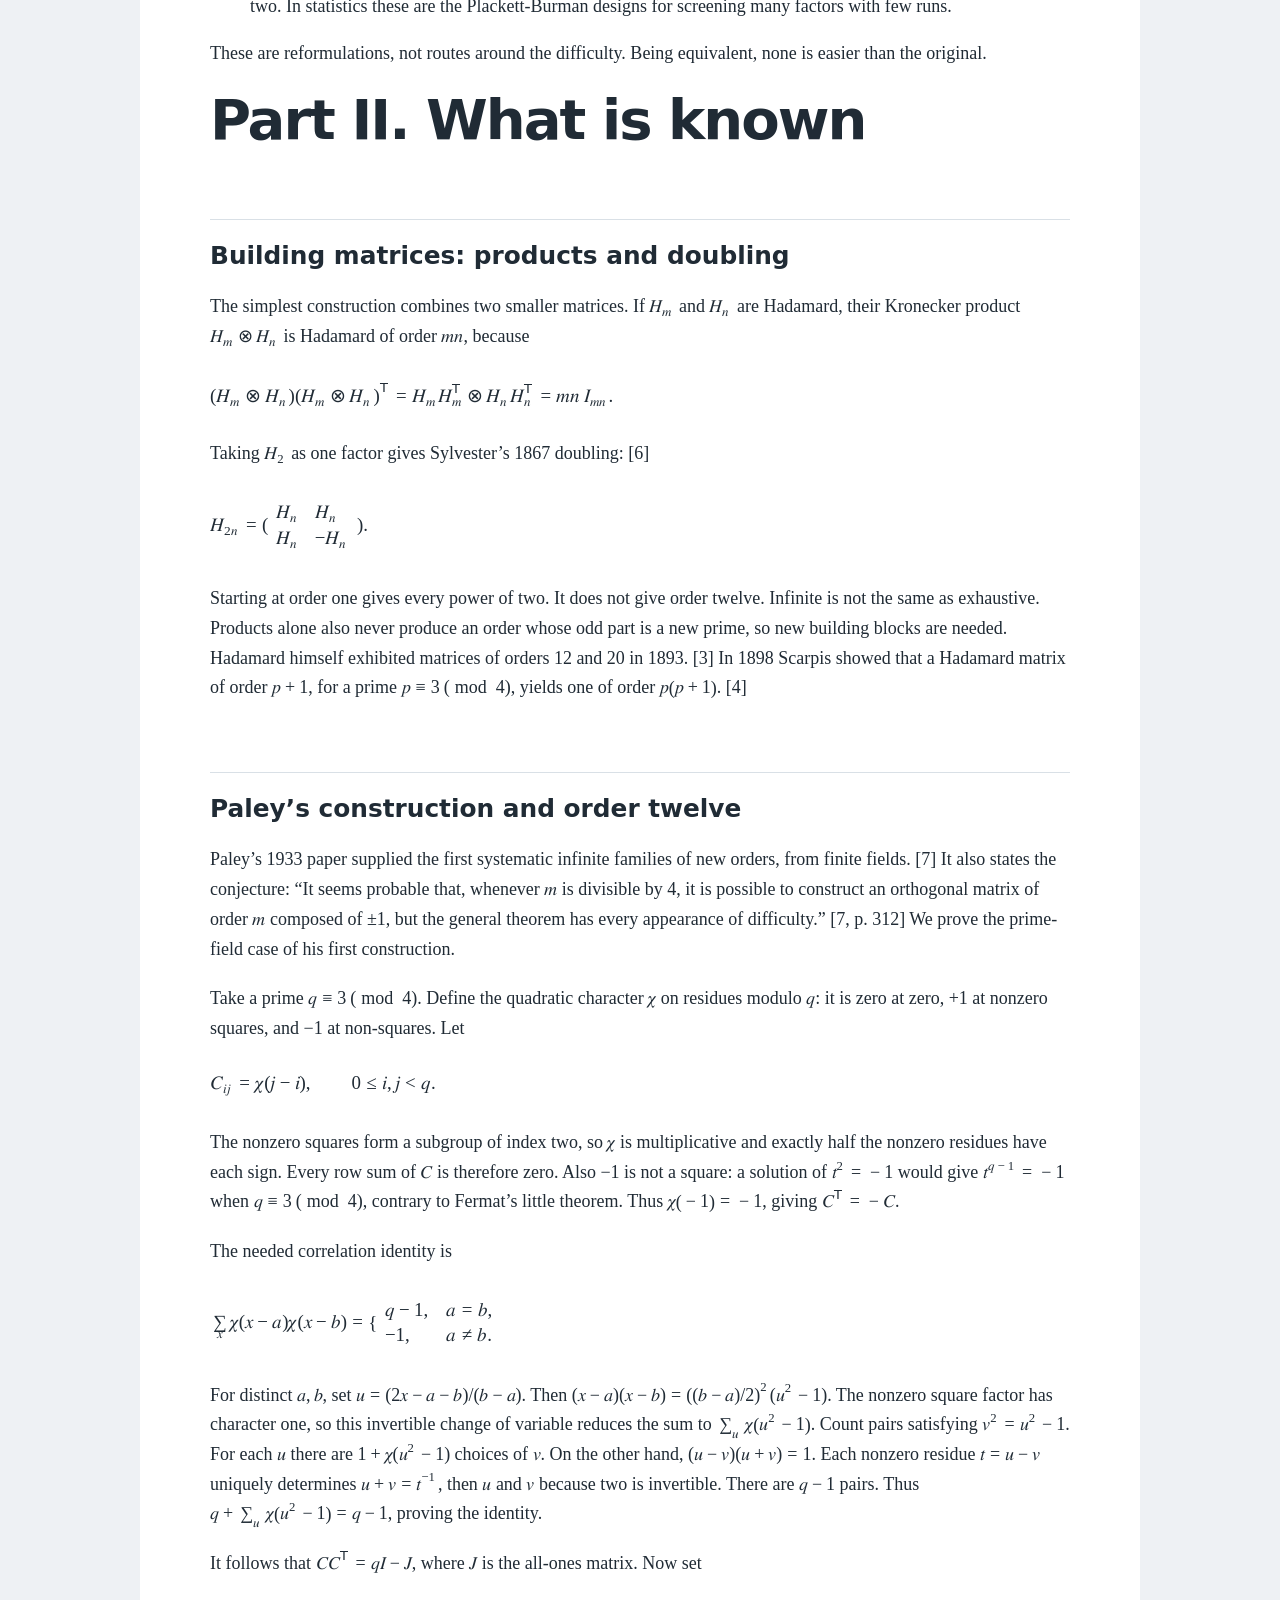
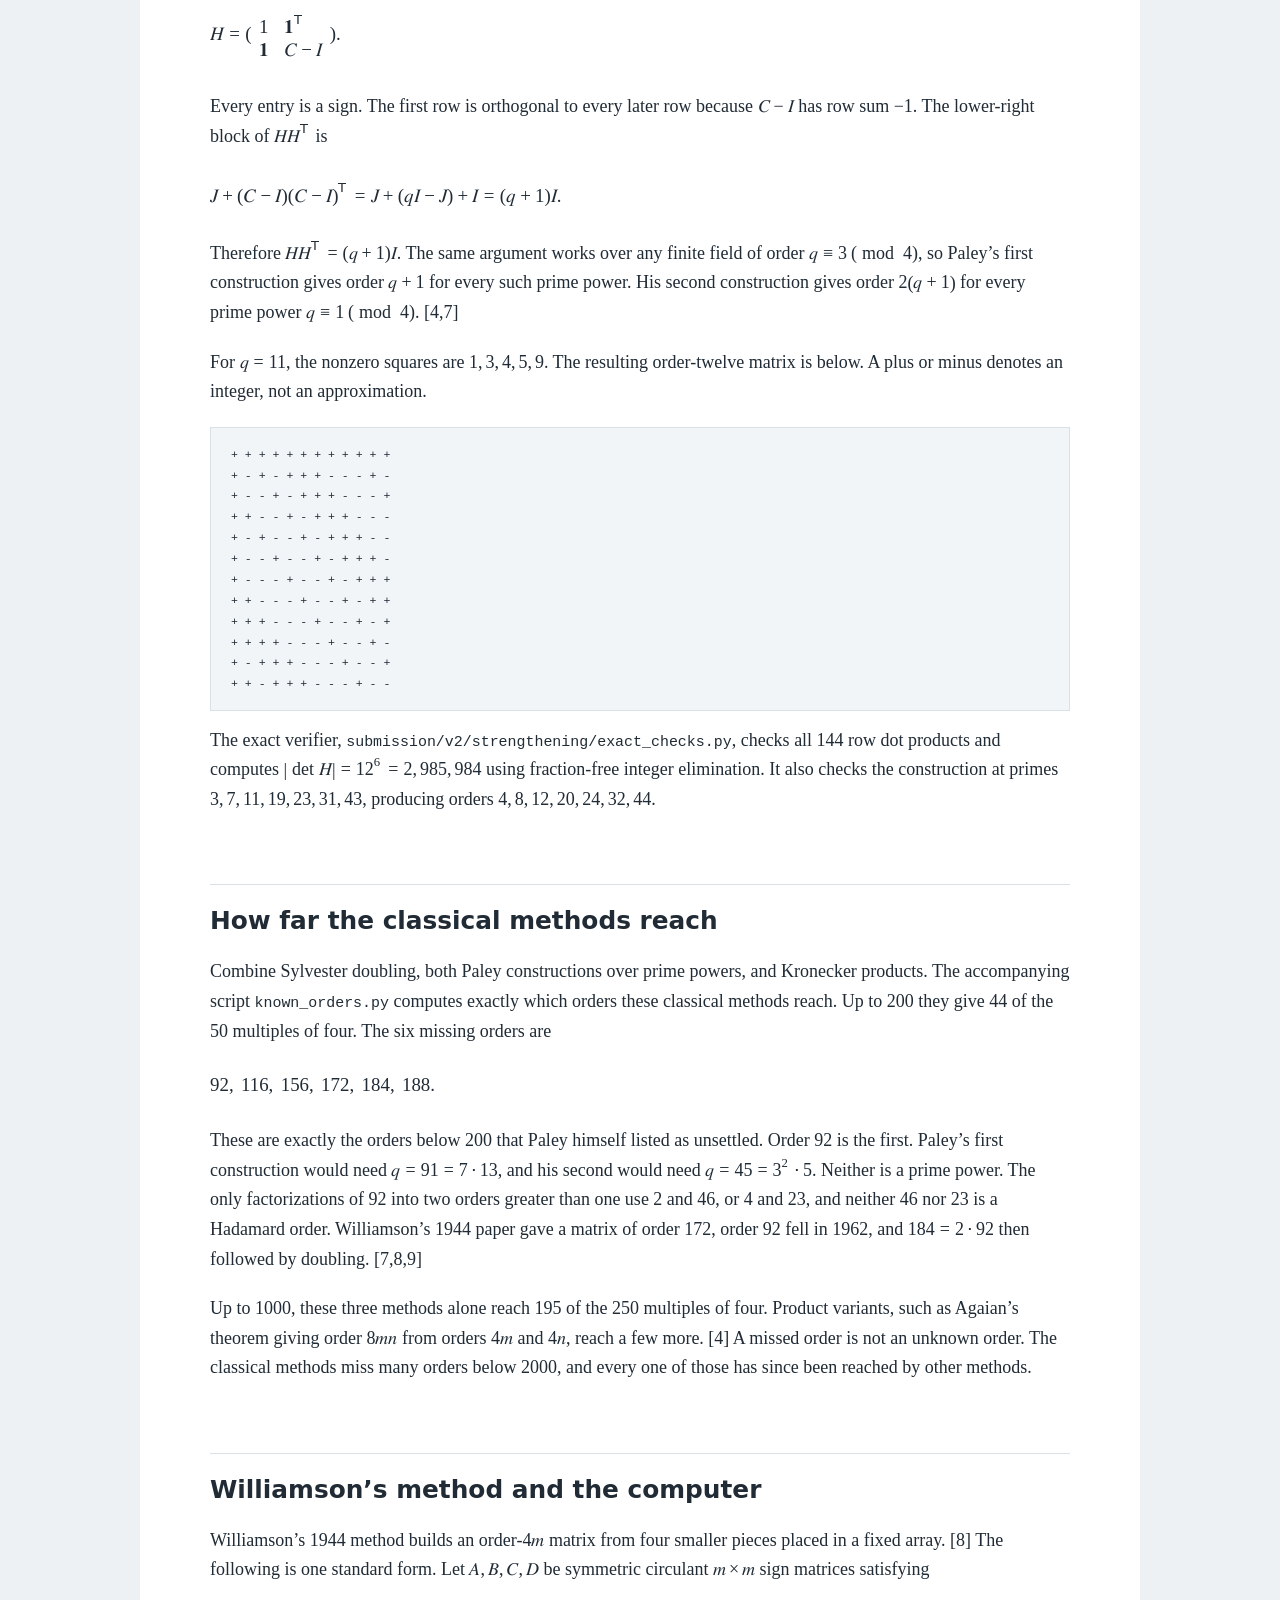
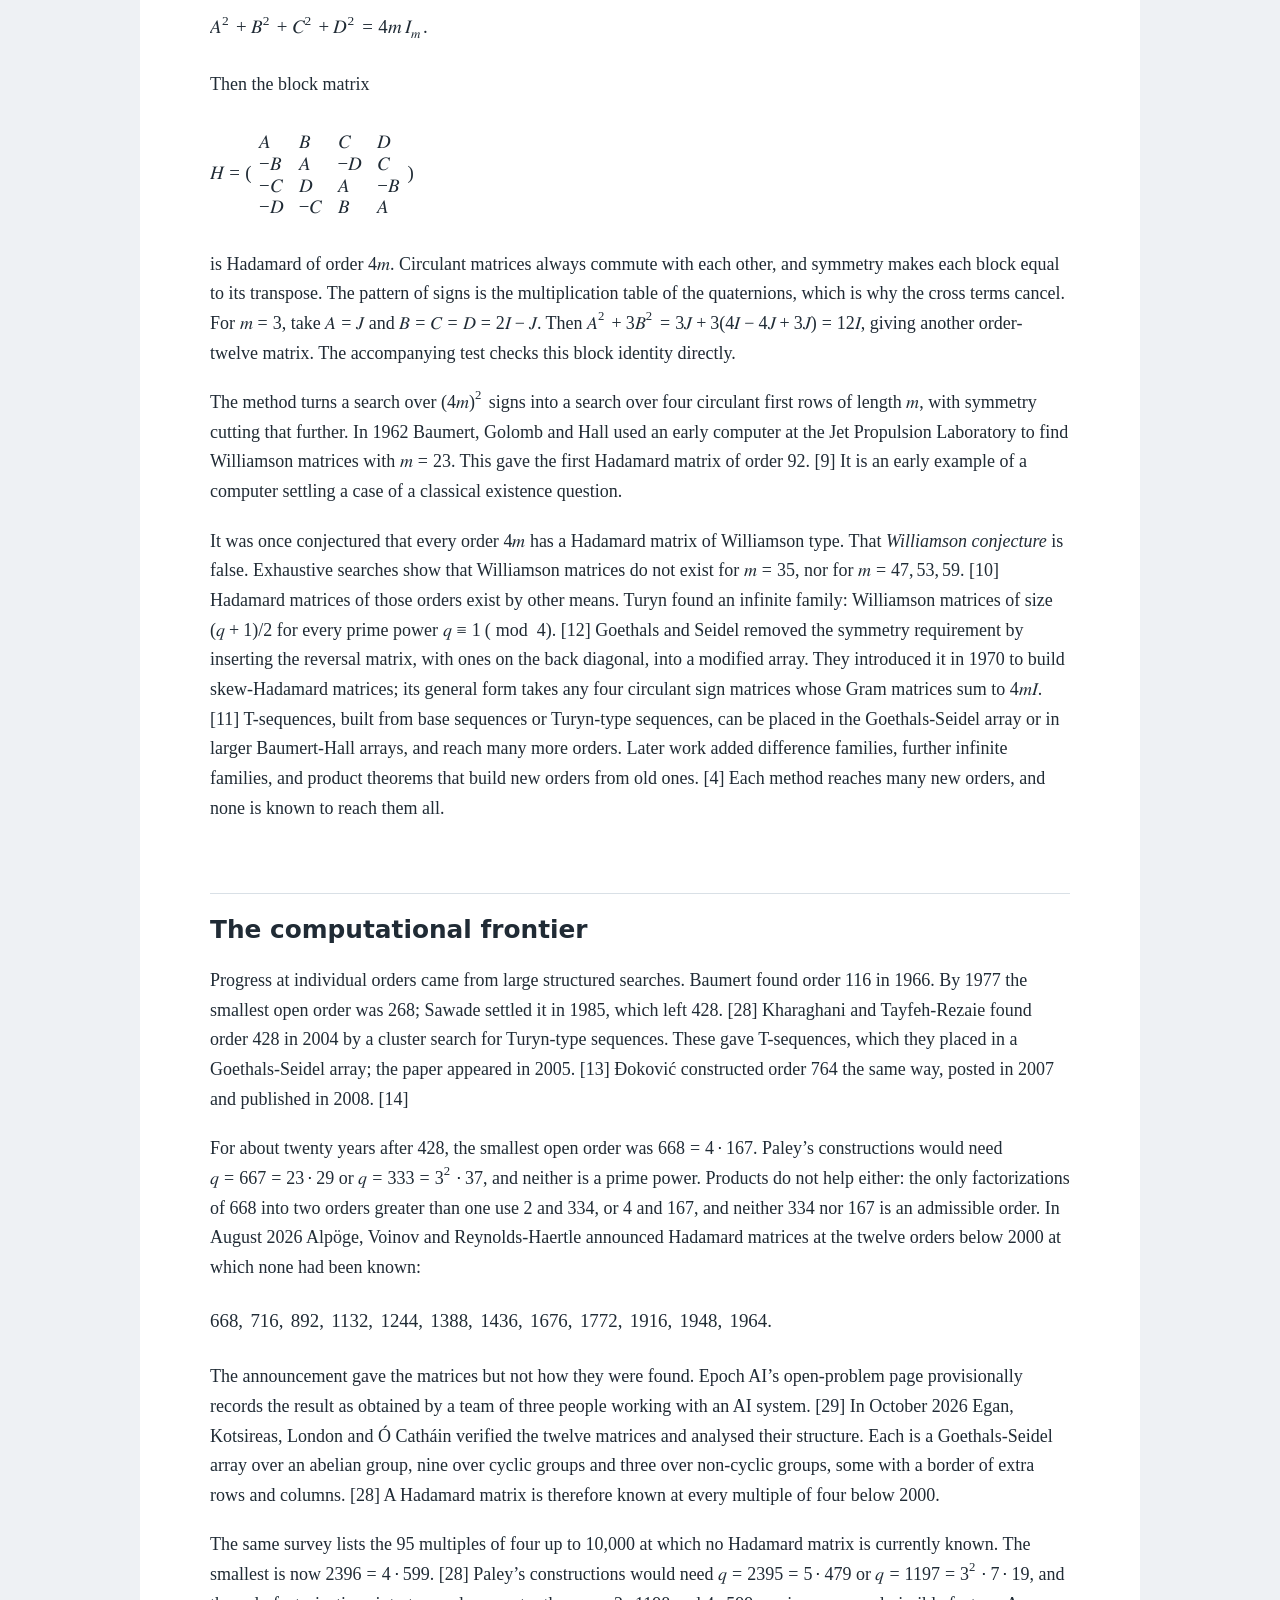
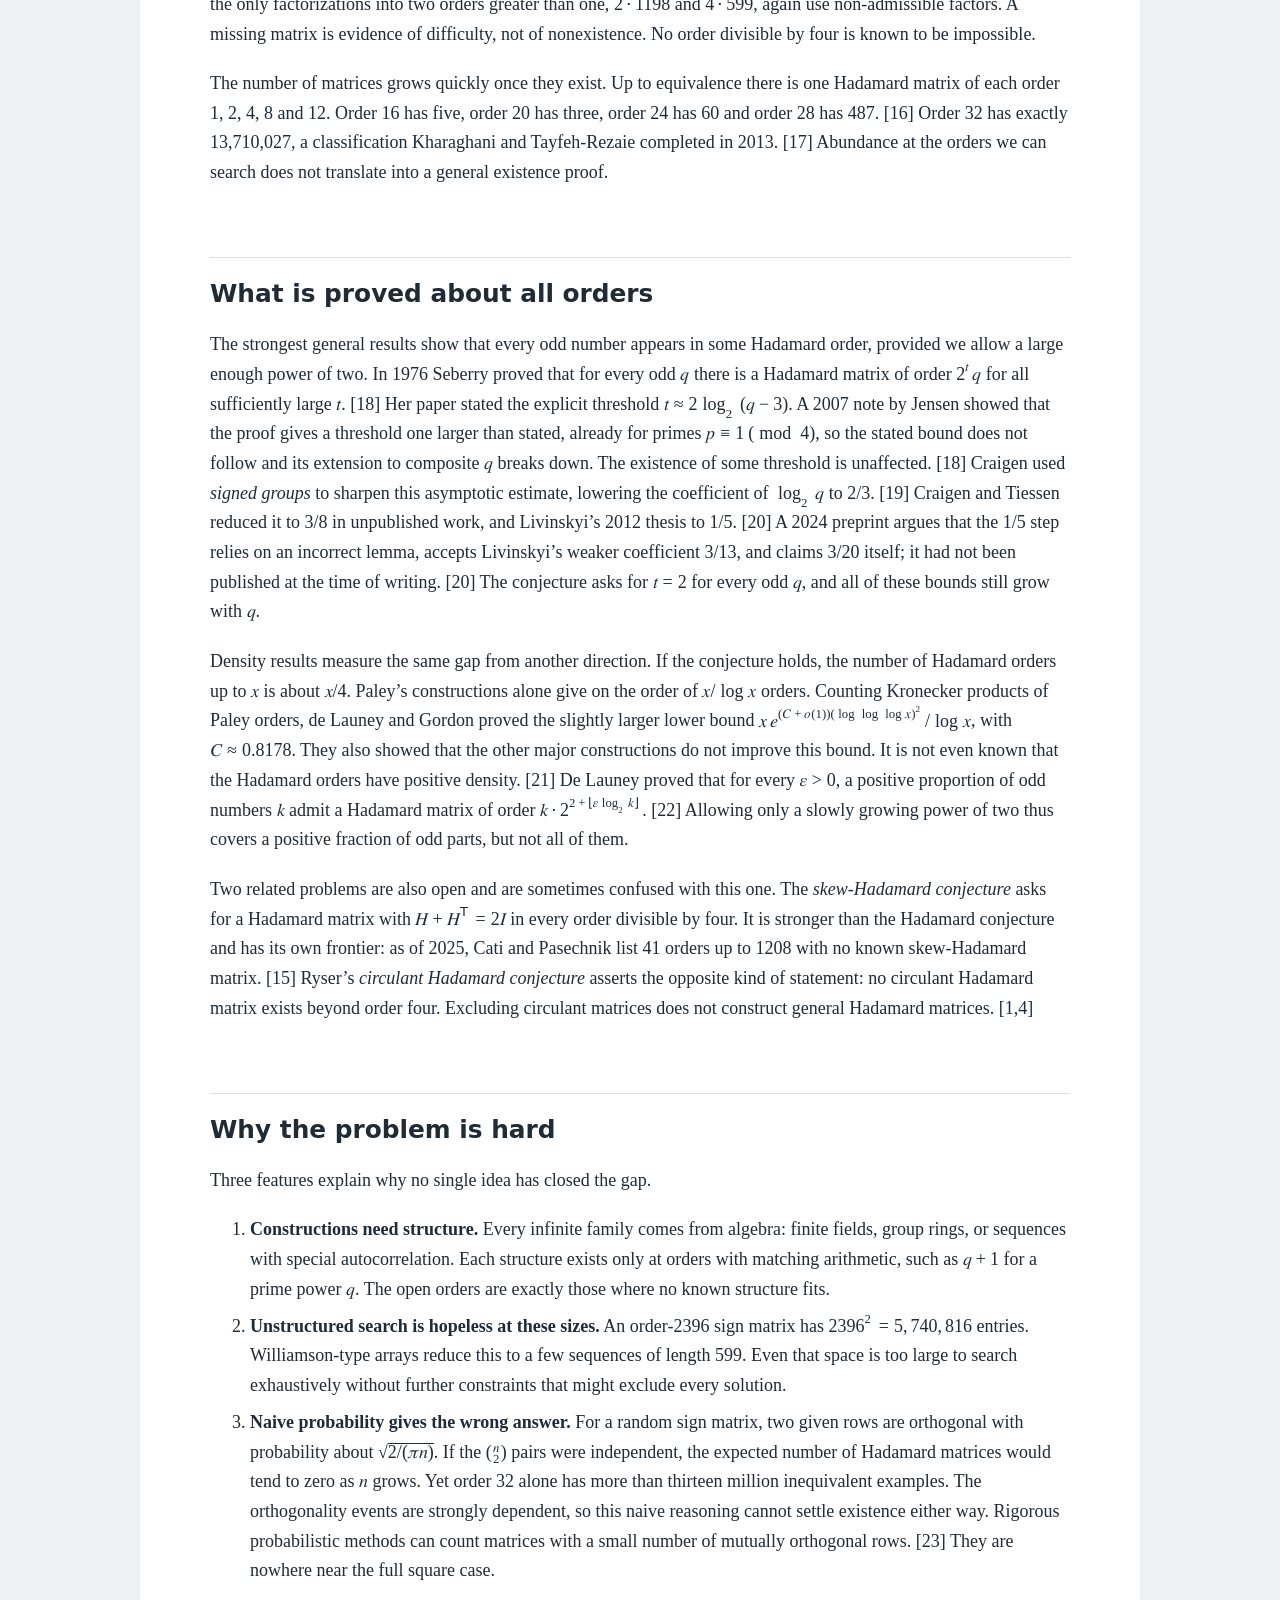
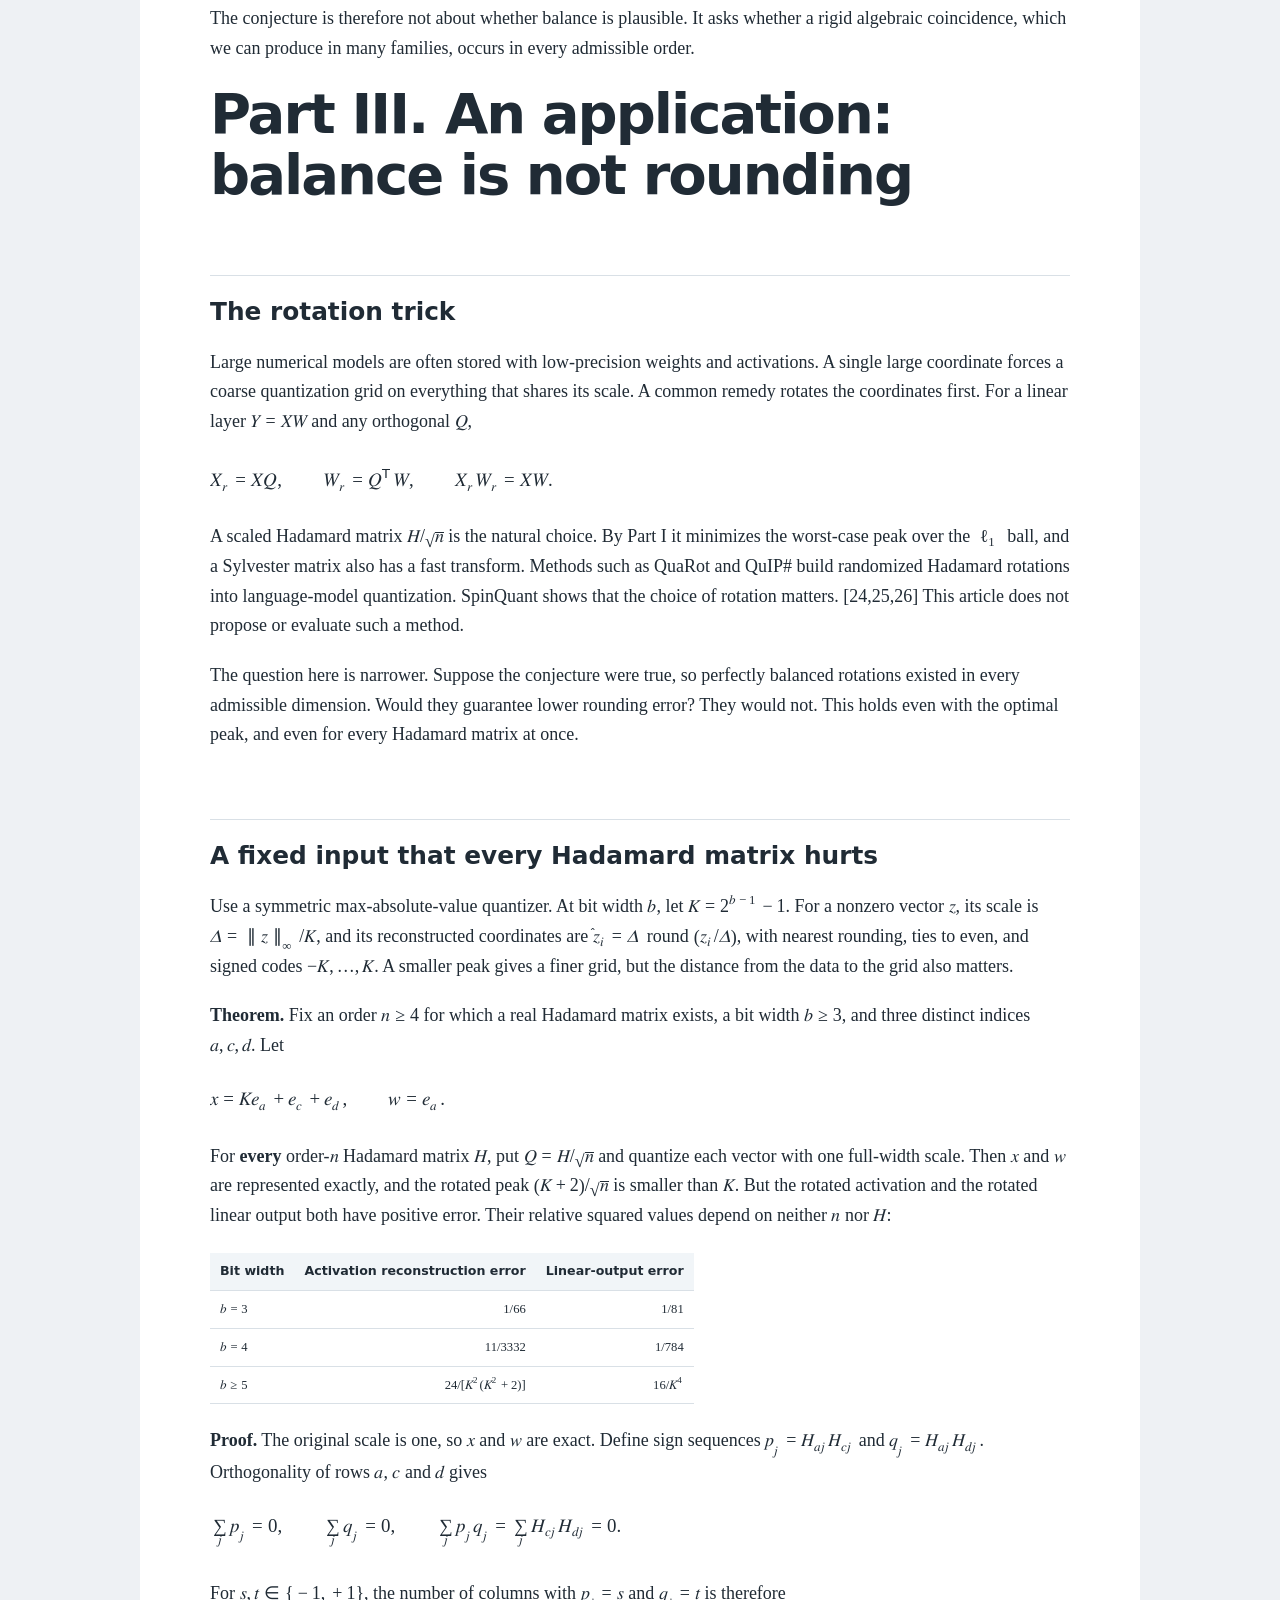
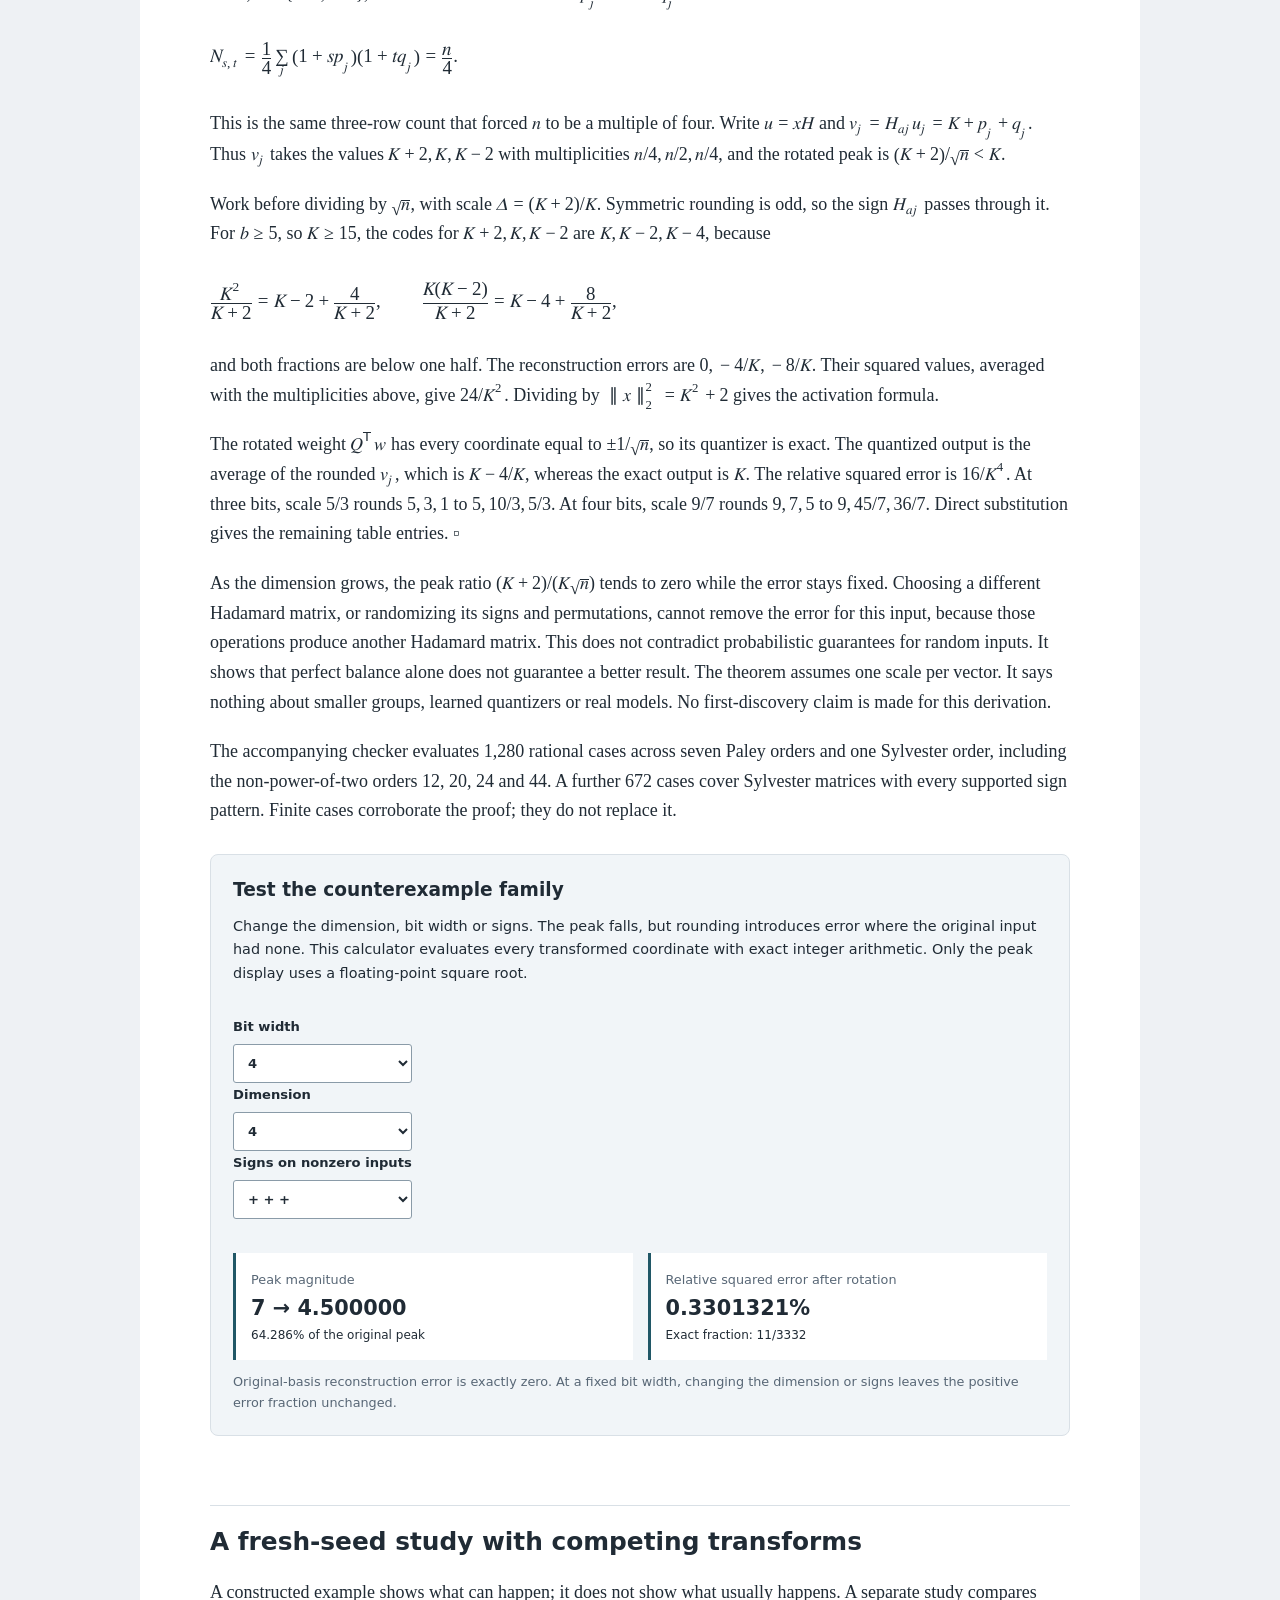
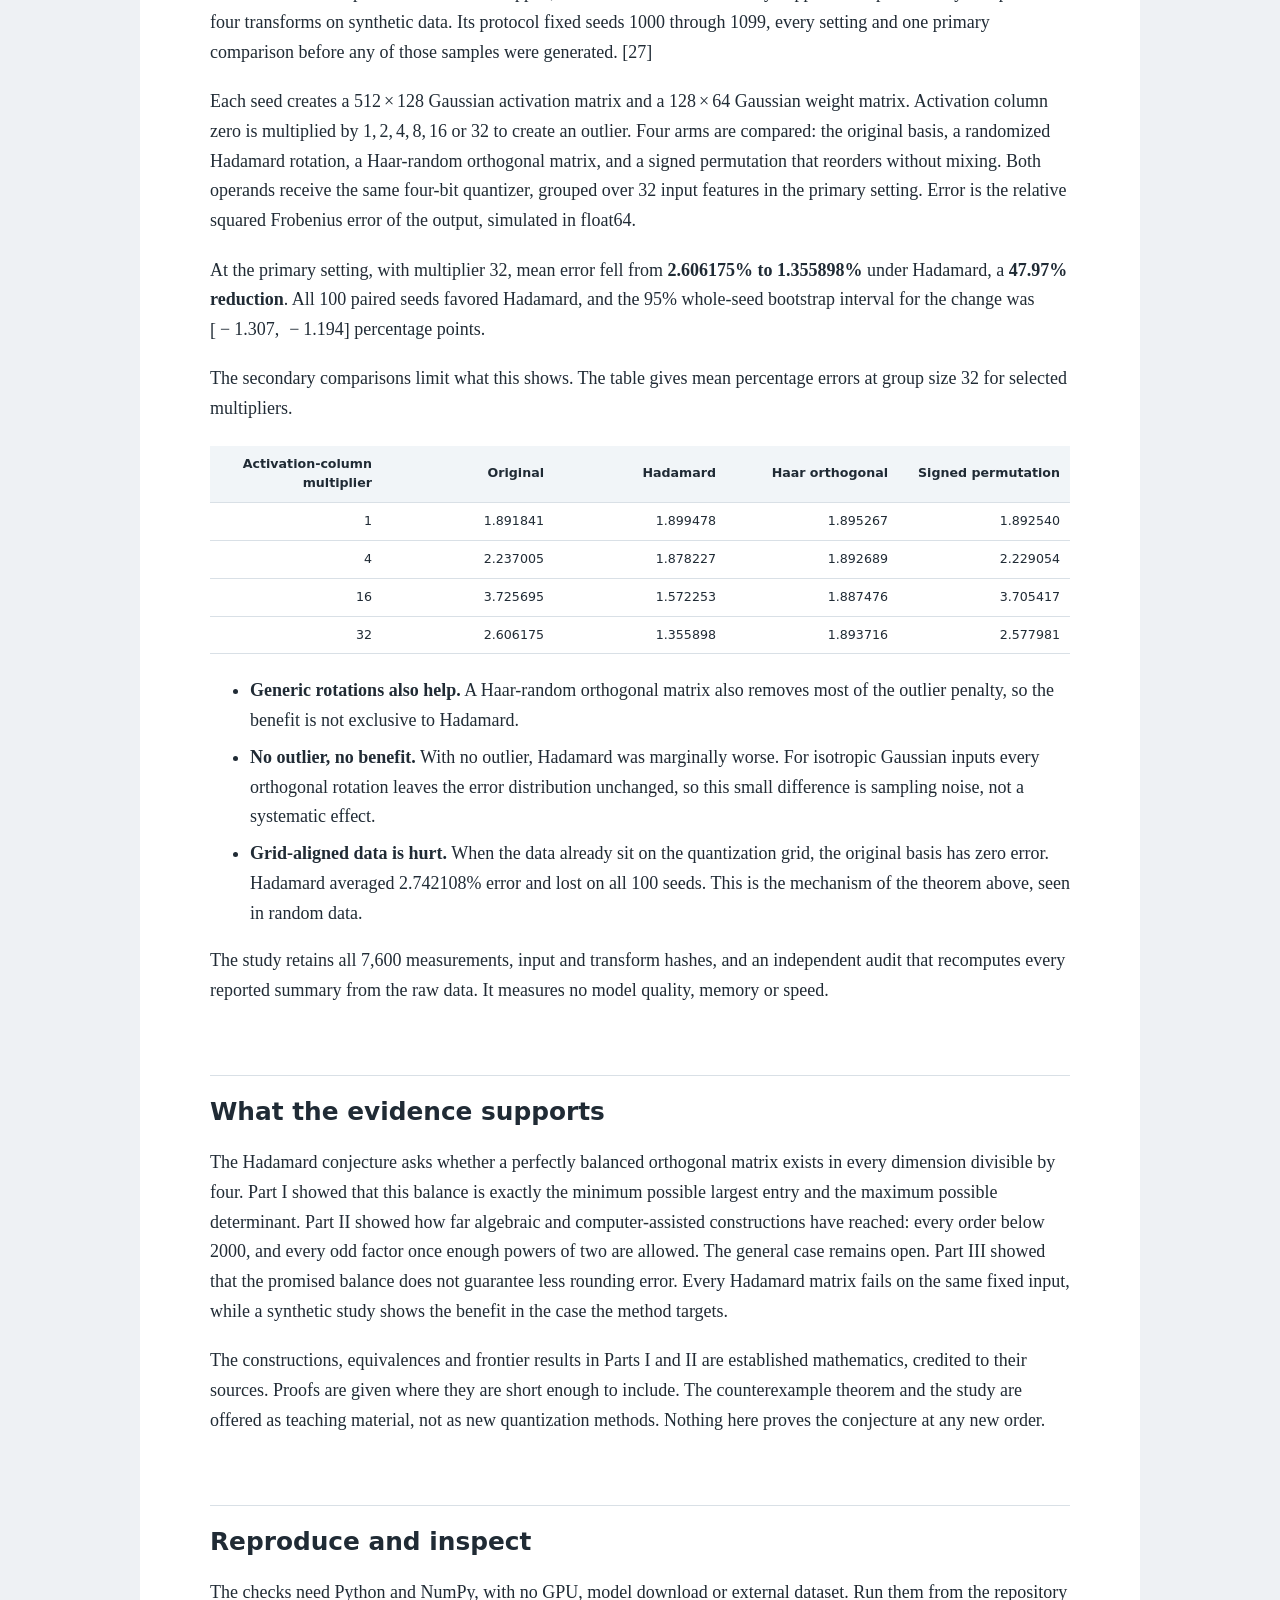
==== commit 6d7bd16c: "Refreeze v3 submission edition after primary-source checks Built by exposition-v3/freeze_edition.py " ====
--- a/submission/v3/hadamard-conjecture-v3.html
+++ b/submission/v3/hadamard-conjecture-v3.html
@@ -164,7 +164,8 @@
 transformations exist. They exist in every dimension. It asks whether
 one can choose a particularly restrictive kind whose entries all have
 the same magnitude. The question has been open for more than ninety
-years. Every order below 668 is settled, but no method is known that
+years. A Hadamard matrix is now known at every multiple of four below
+2000, the last twelve announced in 2026, but no method is known that
 covers all orders. It is listed as JSP-000013 by the Justin Sun Prize.
 [1]</p>
 <p>This article has three parts. The first explains what a Hadamard
@@ -299,7 +300,10 @@
 less spiky.</p>
 <h2 id="the-same-object-maximizes-a-determinant">The same object
 maximizes a determinant</h2>
-<p>Hadamard’s own interest was a determinant problem. [3] For any real
+<p>Hadamard’s own interest was a determinant problem. He proved the
+bound below for complex entries of modulus at most one, and showed that
+real matrices attaining it need order divisible by four. [3] For any
+real
 <math display="inline" xmlns="http://www.w3.org/1998/Math/MathML"><semantics><mrow><mi>n</mi><mo>×</mo><mi>n</mi></mrow><annotation encoding="application/x-tex">n\times n</annotation></semantics></math>
 matrix
 <math display="inline" xmlns="http://www.w3.org/1998/Math/MathML"><semantics><mi>A</mi><annotation encoding="application/x-tex">A</annotation></semantics></math>
@@ -394,8 +398,16 @@
 <h2 id="paleys-construction-and-order-twelve">Paley’s construction and
 order twelve</h2>
 <p>Paley’s 1933 paper supplied the first systematic infinite families of
-new orders, from finite fields. [7] The conjecture is usually traced to
-that paper. We prove the prime-field case of his first construction.</p>
+new orders, from finite fields. [7] It also states the conjecture: “It
+seems probable that, whenever
+<math display="inline" xmlns="http://www.w3.org/1998/Math/MathML"><semantics><mi>m</mi><annotation encoding="application/x-tex">m</annotation></semantics></math>
+is divisible by 4, it is possible to construct an orthogonal matrix of
+order
+<math display="inline" xmlns="http://www.w3.org/1998/Math/MathML"><semantics><mi>m</mi><annotation encoding="application/x-tex">m</annotation></semantics></math>
+composed of
+<math display="inline" xmlns="http://www.w3.org/1998/Math/MathML"><semantics><mrow><mo>±</mo><mn>1</mn></mrow><annotation encoding="application/x-tex">\pm1</annotation></semantics></math>,
+but the general theorem has every appearance of difficulty.” [7, p. 312]
+We prove the prime-field case of his first construction.</p>
 <p>Take a prime
 <math display="inline" xmlns="http://www.w3.org/1998/Math/MathML"><semantics><mrow><mi>q</mi><mo>≡</mo><mn>3</mn><mrow><mspace width="0.222em"></mspace><mo stretchy="false" form="prefix">(</mo><mo>mod</mo><mspace width="0.222em"></mspace><mn>4</mn><mo stretchy="false" form="postfix">)</mo></mrow></mrow><annotation encoding="application/x-tex">q\equiv3\pmod4</annotation></semantics></math>.
 Define the quadratic character
@@ -527,10 +539,10 @@
 <math display="inline" xmlns="http://www.w3.org/1998/Math/MathML"><semantics><mrow><mi>q</mi><mo>=</mo><mn>45</mn><mo>=</mo><msup><mn>3</mn><mn>2</mn></msup><mo>⋅</mo><mn>5</mn></mrow><annotation encoding="application/x-tex">q=45=3^2\cdot5</annotation></semantics></math>.
 Neither is a prime power. The only factorizations of 92 into two orders
 greater than one use 2 and 46, or 4 and 23, and neither 46 nor 23 is a
-Hadamard order. Williamson settled 172 in 1944, order 92 fell in 1962,
-and
+Hadamard order. Williamson’s 1944 paper gave a matrix of order 172,
+order 92 fell in 1962, and
 <math display="inline" xmlns="http://www.w3.org/1998/Math/MathML"><semantics><mrow><mn>184</mn><mo>=</mo><mn>2</mn><mo>⋅</mo><mn>92</mn></mrow><annotation encoding="application/x-tex">184=2\cdot92</annotation></semantics></math>
-then followed by doubling. [8,9]</p>
+then followed by doubling. [7,8,9]</p>
 <p>Up to 1000, these three methods alone reach 195 of the 250 multiples
 of four. Product variants, such as Agaian’s theorem giving order
 <math display="inline" xmlns="http://www.w3.org/1998/Math/MathML"><semantics><mrow><mn>8</mn><mi>m</mi><mi>n</mi></mrow><annotation encoding="application/x-tex">8mn</annotation></semantics></math>
@@ -539,13 +551,14 @@
 and
 <math display="inline" xmlns="http://www.w3.org/1998/Math/MathML"><semantics><mrow><mn>4</mn><mi>n</mi></mrow><annotation encoding="application/x-tex">4n</annotation></semantics></math>,
 reach a few more. [4] A missed order is not an unknown order. The
-classical methods miss many orders below 668, and every one of those has
-since been reached by other methods.</p>
+classical methods miss many orders below 2000, and every one of those
+has since been reached by other methods.</p>
 <h2 id="williamsons-method-and-the-computer">Williamson’s method and the
 computer</h2>
-<p>Williamson’s 1944 construction builds an
+<p>Williamson’s 1944 method builds an
 order-<math display="inline" xmlns="http://www.w3.org/1998/Math/MathML"><semantics><mrow><mn>4</mn><mi>m</mi></mrow><annotation encoding="application/x-tex">4m</annotation></semantics></math>
-matrix from four smaller pieces. [8] Let
+matrix from four smaller pieces placed in a fixed array. [8] The
+following is one standard form. Let
 <math display="inline" xmlns="http://www.w3.org/1998/Math/MathML"><semantics><mrow><mi>A</mi><mo>,</mo><mi>B</mi><mo>,</mo><mi>C</mi><mo>,</mo><mi>D</mi></mrow><annotation encoding="application/x-tex">A,B,C,D</annotation></semantics></math>
 be symmetric circulant
 <math display="inline" xmlns="http://www.w3.org/1998/Math/MathML"><semantics><mrow><mi>m</mi><mo>×</mo><mi>m</mi></mrow><annotation encoding="application/x-tex">m\times m</annotation></semantics></math>
@@ -579,44 +592,74 @@
 This gave the first Hadamard matrix of order 92. [9] It is an early
 example of a computer settling a case of a classical existence
 question.</p>
-<p>It was once conjectured that Williamson matrices exist for every odd
-<math display="inline" xmlns="http://www.w3.org/1998/Math/MathML"><semantics><mi>m</mi><annotation encoding="application/x-tex">m</annotation></semantics></math>.
-That <em>Williamson conjecture</em> is false. Exhaustive searches show
-that Williamson matrices do not exist for
+<p>It was once conjectured that every order
+<math display="inline" xmlns="http://www.w3.org/1998/Math/MathML"><semantics><mrow><mn>4</mn><mi>m</mi></mrow><annotation encoding="application/x-tex">4m</annotation></semantics></math>
+has a Hadamard matrix of Williamson type. That <em>Williamson
+conjecture</em> is false. Exhaustive searches show that Williamson
+matrices do not exist for
 <math display="inline" xmlns="http://www.w3.org/1998/Math/MathML"><semantics><mrow><mi>m</mi><mo>=</mo><mn>35</mn></mrow><annotation encoding="application/x-tex">m=35</annotation></semantics></math>,
 nor for
 <math display="inline" xmlns="http://www.w3.org/1998/Math/MathML"><semantics><mrow><mi>m</mi><mo>=</mo><mn>47</mn><mo>,</mo><mn>53</mn><mo>,</mo><mn>59</mn></mrow><annotation encoding="application/x-tex">m=47,53,59</annotation></semantics></math>.
 [10] Hadamard matrices of those orders exist by other means. Turyn found
-an infinite family of Williamson matrices. [12] Goethals and Seidel
-removed the symmetry requirement by inserting a reversal matrix into a
-modified array. [11] Baumert-Hall arrays are larger templates of the
-same kind. Filled with T-sequences, which are built from base sequences
-or Turyn-type sequences, they reach many more orders. This is how order
-428 was found. Later work added difference families, further infinite
-families, and product theorems that build new orders from old ones. [4]
-Each method reaches many new orders, and none is known to reach them
-all.</p>
+an infinite family: Williamson matrices of size
+<math display="inline" xmlns="http://www.w3.org/1998/Math/MathML"><semantics><mrow><mrow><mo stretchy="true" form="prefix">(</mo><mi>q</mi><mo>+</mo><mn>1</mn><mo stretchy="true" form="postfix">)</mo></mrow><mi>/</mi><mn>2</mn></mrow><annotation encoding="application/x-tex">(q+1)/2</annotation></semantics></math>
+for every prime power
+<math display="inline" xmlns="http://www.w3.org/1998/Math/MathML"><semantics><mrow><mi>q</mi><mo>≡</mo><mn>1</mn><mrow><mspace width="0.222em"></mspace><mo stretchy="false" form="prefix">(</mo><mo>mod</mo><mspace width="0.222em"></mspace><mn>4</mn><mo stretchy="false" form="postfix">)</mo></mrow></mrow><annotation encoding="application/x-tex">q\equiv1\pmod4</annotation></semantics></math>.
+[12] Goethals and Seidel removed the symmetry requirement by inserting
+the reversal matrix, with ones on the back diagonal, into a modified
+array. They introduced it in 1970 to build skew-Hadamard matrices; its
+general form takes any four circulant sign matrices whose Gram matrices
+sum to
+<math display="inline" xmlns="http://www.w3.org/1998/Math/MathML"><semantics><mrow><mn>4</mn><mi>m</mi><mi>I</mi></mrow><annotation encoding="application/x-tex">4mI</annotation></semantics></math>.
+[11] T-sequences, built from base sequences or Turyn-type sequences, can
+be placed in the Goethals-Seidel array or in larger Baumert-Hall arrays,
+and reach many more orders. Later work added difference families,
+further infinite families, and product theorems that build new orders
+from old ones. [4] Each method reaches many new orders, and none is
+known to reach them all.</p>
 <h2 id="the-computational-frontier">The computational frontier</h2>
-<p>Progress at individual orders now comes from large structured
-searches. Kharaghani and Tayfeh-Rezaie found order 428 in 2004 by a
-cluster search for Turyn-type sequences, and published it in 2005. [13]
-Đoković constructed order 764 in 2008, using a Goethals-Seidel array.
-[14] According to Cati and Pasechnik’s database of constructions,
-consistent with the list in Đoković’s 2008 paper, the only multiples of
-four up to 1208 with no known Hadamard matrix are [14,15]</p>
-<p><math display="block" xmlns="http://www.w3.org/1998/Math/MathML"><semantics><mrow><mn>668</mn><mo>,</mo><mspace width="0.222em"></mspace><mn>716</mn><mo>,</mo><mspace width="0.222em"></mspace><mn>892</mn><mo>,</mo><mspace width="0.222em"></mspace><mn>1132</mn><mi>.</mi></mrow><annotation encoding="application/x-tex">668,\ 716,\ 892,\ 1132.</annotation></semantics></math></p>
-<p>The smallest open case,
-<math display="inline" xmlns="http://www.w3.org/1998/Math/MathML"><semantics><mrow><mn>668</mn><mo>=</mo><mn>4</mn><mo>⋅</mo><mn>167</mn></mrow><annotation encoding="application/x-tex">668=4\cdot167</annotation></semantics></math>,
-has resisted every method so far. Paley’s constructions would need
+<p>Progress at individual orders came from large structured searches.
+Baumert found order 116 in 1966. By 1977 the smallest open order was
+268; Sawade settled it in 1985, which left 428. [28] Kharaghani and
+Tayfeh-Rezaie found order 428 in 2004 by a cluster search for Turyn-type
+sequences. These gave T-sequences, which they placed in a
+Goethals-Seidel array; the paper appeared in 2005. [13] Đoković
+constructed order 764 the same way, posted in 2007 and published in
+2008. [14]</p>
+<p>For about twenty years after 428, the smallest open order was
+<math display="inline" xmlns="http://www.w3.org/1998/Math/MathML"><semantics><mrow><mn>668</mn><mo>=</mo><mn>4</mn><mo>⋅</mo><mn>167</mn></mrow><annotation encoding="application/x-tex">668=4\cdot167</annotation></semantics></math>.
+Paley’s constructions would need
 <math display="inline" xmlns="http://www.w3.org/1998/Math/MathML"><semantics><mrow><mi>q</mi><mo>=</mo><mn>667</mn><mo>=</mo><mn>23</mn><mo>⋅</mo><mn>29</mn></mrow><annotation encoding="application/x-tex">q=667=23\cdot29</annotation></semantics></math>
 or
 <math display="inline" xmlns="http://www.w3.org/1998/Math/MathML"><semantics><mrow><mi>q</mi><mo>=</mo><mn>333</mn><mo>=</mo><msup><mn>3</mn><mn>2</mn></msup><mo>⋅</mo><mn>37</mn></mrow><annotation encoding="application/x-tex">q=333=3^2\cdot37</annotation></semantics></math>,
 and neither is a prime power. Products do not help either: the only
 factorizations of 668 into two orders greater than one use 2 and 334, or
-4 and 167, and neither 334 nor 167 is an admissible order. Searches with
-the array methods have not found the required sequences. This is
-evidence of difficulty, not of nonexistence. No order divisible by four
-has ever been shown to have no Hadamard matrix.</p>
+4 and 167, and neither 334 nor 167 is an admissible order. In August
+2026 Alpöge, Voinov and Reynolds-Haertle announced Hadamard matrices at
+the twelve orders below 2000 at which none had been known:</p>
+<p><math display="block" xmlns="http://www.w3.org/1998/Math/MathML"><semantics><mrow><mn>668</mn><mo>,</mo><mspace width="0.222em"></mspace><mn>716</mn><mo>,</mo><mspace width="0.222em"></mspace><mn>892</mn><mo>,</mo><mspace width="0.222em"></mspace><mn>1132</mn><mo>,</mo><mspace width="0.222em"></mspace><mn>1244</mn><mo>,</mo><mspace width="0.222em"></mspace><mn>1388</mn><mo>,</mo><mspace width="0.222em"></mspace><mn>1436</mn><mo>,</mo><mspace width="0.222em"></mspace><mn>1676</mn><mo>,</mo><mspace width="0.222em"></mspace><mn>1772</mn><mo>,</mo><mspace width="0.222em"></mspace><mn>1916</mn><mo>,</mo><mspace width="0.222em"></mspace><mn>1948</mn><mo>,</mo><mspace width="0.222em"></mspace><mn>1964</mn><mi>.</mi></mrow><annotation encoding="application/x-tex">668,\ 716,\ 892,\ 1132,\ 1244,\ 1388,\ 1436,\ 1676,\ 1772,\ 1916,\ 1948,\ 1964.</annotation></semantics></math></p>
+<p>The announcement gave the matrices but not how they were found. Epoch
+AI’s open-problem page provisionally records the result as obtained by a
+team of three people working with an AI system. [29] In October 2026
+Egan, Kotsireas, London and Ó Catháin verified the twelve matrices and
+analysed their structure. Each is a Goethals-Seidel array over an
+abelian group, nine over cyclic groups and three over non-cyclic groups,
+some with a border of extra rows and columns. [28] A Hadamard matrix is
+therefore known at every multiple of four below 2000.</p>
+<p>The same survey lists the 95 multiples of four up to 10,000 at which
+no Hadamard matrix is currently known. The smallest is now
+<math display="inline" xmlns="http://www.w3.org/1998/Math/MathML"><semantics><mrow><mn>2396</mn><mo>=</mo><mn>4</mn><mo>⋅</mo><mn>599</mn></mrow><annotation encoding="application/x-tex">2396=4\cdot599</annotation></semantics></math>.
+[28] Paley’s constructions would need
+<math display="inline" xmlns="http://www.w3.org/1998/Math/MathML"><semantics><mrow><mi>q</mi><mo>=</mo><mn>2395</mn><mo>=</mo><mn>5</mn><mo>⋅</mo><mn>479</mn></mrow><annotation encoding="application/x-tex">q=2395=5\cdot479</annotation></semantics></math>
+or
+<math display="inline" xmlns="http://www.w3.org/1998/Math/MathML"><semantics><mrow><mi>q</mi><mo>=</mo><mn>1197</mn><mo>=</mo><msup><mn>3</mn><mn>2</mn></msup><mo>⋅</mo><mn>7</mn><mo>⋅</mo><mn>19</mn></mrow><annotation encoding="application/x-tex">q=1197=3^2\cdot7\cdot19</annotation></semantics></math>,
+and the only factorizations into two orders greater than one,
+<math display="inline" xmlns="http://www.w3.org/1998/Math/MathML"><semantics><mrow><mn>2</mn><mo>⋅</mo><mn>1198</mn></mrow><annotation encoding="application/x-tex">2\cdot1198</annotation></semantics></math>
+and
+<math display="inline" xmlns="http://www.w3.org/1998/Math/MathML"><semantics><mrow><mn>4</mn><mo>⋅</mo><mn>599</mn></mrow><annotation encoding="application/x-tex">4\cdot599</annotation></semantics></math>,
+again use non-admissible factors. A missing matrix is evidence of
+difficulty, not of nonexistence. No order divisible by four is known to
+be impossible.</p>
 <p>The number of matrices grows quickly once they exist. Up to
 equivalence there is one Hadamard matrix of each order 1, 2, 4, 8 and
 12. Order 16 has five, order 20 has three, order 24 has 60 and order 28
@@ -636,24 +679,30 @@
 <math display="inline" xmlns="http://www.w3.org/1998/Math/MathML"><semantics><mi>t</mi><annotation encoding="application/x-tex">t</annotation></semantics></math>.
 [18] Her paper stated the explicit threshold
 <math display="inline" xmlns="http://www.w3.org/1998/Math/MathML"><semantics><mrow><mi>t</mi><mo>≈</mo><mn>2</mn><msub><mo>log</mo><mn>2</mn></msub><mrow><mo stretchy="true" form="prefix">(</mo><mi>q</mi><mo>−</mo><mn>3</mn><mo stretchy="true" form="postfix">)</mo></mrow></mrow><annotation encoding="application/x-tex">t\approx2\log_2(q-3)</annotation></semantics></math>.
-A 2007 note by Jensen showed that this threshold does not follow from
-the proof when
+A 2007 note by Jensen showed that the proof gives a threshold one larger
+than stated, already for primes
+<math display="inline" xmlns="http://www.w3.org/1998/Math/MathML"><semantics><mrow><mi>p</mi><mo>≡</mo><mn>1</mn><mrow><mspace width="0.222em"></mspace><mo stretchy="false" form="prefix">(</mo><mo>mod</mo><mspace width="0.222em"></mspace><mn>4</mn><mo stretchy="false" form="postfix">)</mo></mrow></mrow><annotation encoding="application/x-tex">p\equiv1\pmod4</annotation></semantics></math>,
+so the stated bound does not follow and its extension to composite
 <math display="inline" xmlns="http://www.w3.org/1998/Math/MathML"><semantics><mi>q</mi><annotation encoding="application/x-tex">q</annotation></semantics></math>
-has several prime factors, although the existence result stands. [18]
-Craigen introduced <em>signed groups</em>, which produce no new small
-orders but sharpen this asymptotic estimate. They lowered the
-coefficient of
+breaks down. The existence of some threshold is unaffected. [18] Craigen
+used <em>signed groups</em> to sharpen this asymptotic estimate,
+lowering the coefficient of
 <math display="inline" xmlns="http://www.w3.org/1998/Math/MathML"><semantics><mrow><msub><mo>log</mo><mn>2</mn></msub><mi>q</mi></mrow><annotation encoding="application/x-tex">\log_2 q</annotation></semantics></math>
-to about
+to
 <math display="inline" xmlns="http://www.w3.org/1998/Math/MathML"><semantics><mrow><mn>2</mn><mi>/</mi><mn>3</mn></mrow><annotation encoding="application/x-tex">2/3</annotation></semantics></math>.
 [19] Craigen and Tiessen reduced it to
 <math display="inline" xmlns="http://www.w3.org/1998/Math/MathML"><semantics><mrow><mn>3</mn><mi>/</mi><mn>8</mn></mrow><annotation encoding="application/x-tex">3/8</annotation></semantics></math>
-in unpublished work, and Livinskyi to
+in unpublished work, and Livinskyi’s 2012 thesis to
 <math display="inline" xmlns="http://www.w3.org/1998/Math/MathML"><semantics><mrow><mn>1</mn><mi>/</mi><mn>5</mn></mrow><annotation encoding="application/x-tex">1/5</annotation></semantics></math>.
-[20] A 2024 preprint claims
-<math display="inline" xmlns="http://www.w3.org/1998/Math/MathML"><semantics><mrow><mn>3</mn><mi>/</mi><mn>20</mn></mrow><annotation encoding="application/x-tex">3/20</annotation></semantics></math>;
-it had not been published at the time of writing. [20] The conjecture
-asks for
+[20] A 2024 preprint argues that the
+<math display="inline" xmlns="http://www.w3.org/1998/Math/MathML"><semantics><mrow><mn>1</mn><mi>/</mi><mn>5</mn></mrow><annotation encoding="application/x-tex">1/5</annotation></semantics></math>
+step relies on an incorrect lemma, accepts Livinskyi’s weaker
+coefficient
+<math display="inline" xmlns="http://www.w3.org/1998/Math/MathML"><semantics><mrow><mn>3</mn><mi>/</mi><mn>13</mn></mrow><annotation encoding="application/x-tex">3/13</annotation></semantics></math>,
+and claims
+<math display="inline" xmlns="http://www.w3.org/1998/Math/MathML"><semantics><mrow><mn>3</mn><mi>/</mi><mn>20</mn></mrow><annotation encoding="application/x-tex">3/20</annotation></semantics></math>
+itself; it had not been published at the time of writing. [20] The
+conjecture asks for
 <math display="inline" xmlns="http://www.w3.org/1998/Math/MathML"><semantics><mrow><mi>t</mi><mo>=</mo><mn>2</mn></mrow><annotation encoding="application/x-tex">t=2</annotation></semantics></math>
 for every odd
 <math display="inline" xmlns="http://www.w3.org/1998/Math/MathML"><semantics><mi>q</mi><annotation encoding="application/x-tex">q</annotation></semantics></math>,
@@ -664,7 +713,7 @@
 <math display="inline" xmlns="http://www.w3.org/1998/Math/MathML"><semantics><mi>x</mi><annotation encoding="application/x-tex">x</annotation></semantics></math>
 is about
 <math display="inline" xmlns="http://www.w3.org/1998/Math/MathML"><semantics><mrow><mi>x</mi><mi>/</mi><mn>4</mn></mrow><annotation encoding="application/x-tex">x/4</annotation></semantics></math>.
-Paley’s constructions alone give about
+Paley’s constructions alone give on the order of
 <math display="inline" xmlns="http://www.w3.org/1998/Math/MathML"><semantics><mrow><mi>x</mi><mi>/</mi><mo>log</mo><mi>x</mi></mrow><annotation encoding="application/x-tex">x/\log x</annotation></semantics></math>
 orders. Counting Kronecker products of Paley orders, de Launey and
 Gordon proved the slightly larger lower bound
@@ -686,8 +735,8 @@
 matrix with
 <math display="inline" xmlns="http://www.w3.org/1998/Math/MathML"><semantics><mrow><mi>H</mi><mo>+</mo><msup><mi>H</mi><mi>𝖳</mi></msup><mo>=</mo><mn>2</mn><mi>I</mi></mrow><annotation encoding="application/x-tex">H+H^{\mathsf T}=2I</annotation></semantics></math>
 in every order divisible by four. It is stronger than the Hadamard
-conjecture and has its own frontier: Cati and Pasechnik list 41 orders
-up to 1208 with no known skew-Hadamard matrix. [15] Ryser’s
+conjecture and has its own frontier: as of 2025, Cati and Pasechnik list
+41 orders up to 1208 with no known skew-Hadamard matrix. [15] Ryser’s
 <em>circulant Hadamard conjecture</em> asserts the opposite kind of
 statement: no circulant Hadamard matrix exists beyond order four.
 Excluding circulant matrices does not construct general Hadamard
@@ -704,10 +753,10 @@
 <math display="inline" xmlns="http://www.w3.org/1998/Math/MathML"><semantics><mi>q</mi><annotation encoding="application/x-tex">q</annotation></semantics></math>.
 The open orders are exactly those where no known structure fits.</li>
 <li><strong>Unstructured search is hopeless at these sizes.</strong> An
-order-668 sign matrix has
-<math display="inline" xmlns="http://www.w3.org/1998/Math/MathML"><semantics><mrow><msup><mn>668</mn><mn>2</mn></msup><mo>=</mo><mn>446</mn><mo>,</mo><mn>224</mn></mrow><annotation encoding="application/x-tex">668^2=446{,}224</annotation></semantics></math>
+order-2396 sign matrix has
+<math display="inline" xmlns="http://www.w3.org/1998/Math/MathML"><semantics><mrow><msup><mn>2396</mn><mn>2</mn></msup><mo>=</mo><mn>5</mn><mo>,</mo><mn>740</mn><mo>,</mo><mn>816</mn></mrow><annotation encoding="application/x-tex">2396^2=5{,}740{,}816</annotation></semantics></math>
 entries. Williamson-type arrays reduce this to a few sequences of length
-167. Even that space is too large to search exhaustively without further
+599. Even that space is too large to search exhaustively without further
 constraints that might exclude every solution.</li>
 <li><strong>Naive probability gives the wrong answer.</strong> For a
 random sign matrix, two given rows are orthogonal with probability about
@@ -1127,9 +1176,9 @@
 matrix exists in every dimension divisible by four. Part I showed that
 this balance is exactly the minimum possible largest entry and the
 maximum possible determinant. Part II showed how far algebraic and
-computer-assisted constructions have reached: every order below 668, and
-every odd factor once enough powers of two are allowed. The general case
-remains open. Part III showed that the promised balance does not
+computer-assisted constructions have reached: every order below 2000,
+and every odd factor once enough powers of two are allowed. The general
+case remains open. Part III showed that the promised balance does not
 guarantee less rounding error. Every Hadamard matrix fails on the same
 fixed input, while a synthetic study shows the benefit in the case the
 method targets.</p>
@@ -1162,17 +1211,16 @@
 179–188. doi:10.1007/s10474-015-0517-6.</p>
 <p>[3] Jacques Hadamard, Résolution d’une question relative aux
 déterminants, <em>Bulletin des Sciences Mathématiques</em> (2) 17
-(1893), 240–246.</p>
+(1893), 240–246. Orders 12 and 20 appear on pp. 245–246.</p>
 <p>[4] Robert Craigen and Hadi Kharaghani, Hadamard matrices and
 Hadamard designs, in C. J. Colbourn and J. H. Dinitz (eds.),
 <em>Handbook of Combinatorial Designs</em>, 2nd ed., Chapman &amp;
 Hall/CRC, 2007, Chapter V.1, pp. 273–279. Surveys the array, sequence
 and product constructions. See also U. Scarpis, Sui determinanti di
-valore massimo, <em>Rendiconti del Reale Istituto Lombardo</em> (2) 31
-(1898), 1441–1446 (as cited in secondary sources; not seen in the
-original), and S. S. Agaian, <em>Hadamard Matrices and Their
-Applications</em>, Lecture Notes in Mathematics 1168, Springer, 1985,
-doi:10.1007/BFb0101073. Also SageMath, <a href="https://doc.sagemath.org/html/en/reference/combinat/sage/combinat/matrices/hadamard_matrix.html">Hadamard
+valore massimo, <em>Rendiconti del Reale Istituto Lombardo di Scienze e
+Lettere</em> (2) 31 (1898), 1441–1446, and S. S. Agaian, <em>Hadamard
+Matrices and Their Applications</em>, Lecture Notes in Mathematics 1168,
+Springer, 1985, doi:10.1007/BFb0101073. Also SageMath, <a href="https://doc.sagemath.org/html/en/reference/combinat/sage/combinat/matrices/hadamard_matrix.html">Hadamard
 matrices reference</a>.</p>
 <p>[5] Kathy J. Horadam, <em>Hadamard Matrices and Their
 Applications</em>, Princeton University Press, 2007.
@@ -1183,7 +1231,8 @@
 doi:10.1080/14786446708639914.</p>
 <p>[7] R. E. A. C. Paley, On orthogonal matrices, <em>Journal of
 Mathematics and Physics</em> 12 (1933), 311–320.
-doi:10.1002/sapm1933121311.</p>
+doi:10.1002/sapm1933121311. The conjecture is stated on p. 312, and the
+list of unsettled orders below 200 is Lemma 6.</p>
 <p>[8] John Williamson, Hadamard’s determinant theorem and the sum of
 four squares, <em>Duke Mathematical Journal</em> 11 (1944), 65–81.
 doi:10.1215/S0012-7094-44-01108-7.</p>
@@ -1257,6 +1306,14 @@
 <code>1a239984661f3c229225aa4d899fe3960eb2f5f47dc5e7099c49764022f08c29</code>.
 The study code, raw measurements and audit are in
 <code>submission/v2</code>.</p>
+<p>[28] Ronan Egan, Ilias S. Kotsireas, Stephen London and Pádraig Ó
+Catháin, <a href="https://arxiv.org/abs/2610.27175">Recent progress in
+the construction of Hadamard matrices</a>, arXiv preprint, 19 October
+2026.</p>
+<p>[29] L. Alpöge, P. Voinov and S. Reynolds-Haertle, Hadamard matrices
+of orders 668, 716, 892, 1132, 1244, 1388, 1436, 1676, 1772, 1916, 1948
+and 1964, announcement, 12 August 2026, as cited in [28]; Epoch AI, <a href="https://epoch.ai/frontiermath/open-problems/hadamard">FrontierMath
+open problems: Hadamard</a>, accessed 23 October 2026.</p>
 <p>The article is licensed under CC BY 4.0. The accompanying original
 code is licensed under MIT. Citations do not relicense third-party
 work.</p>
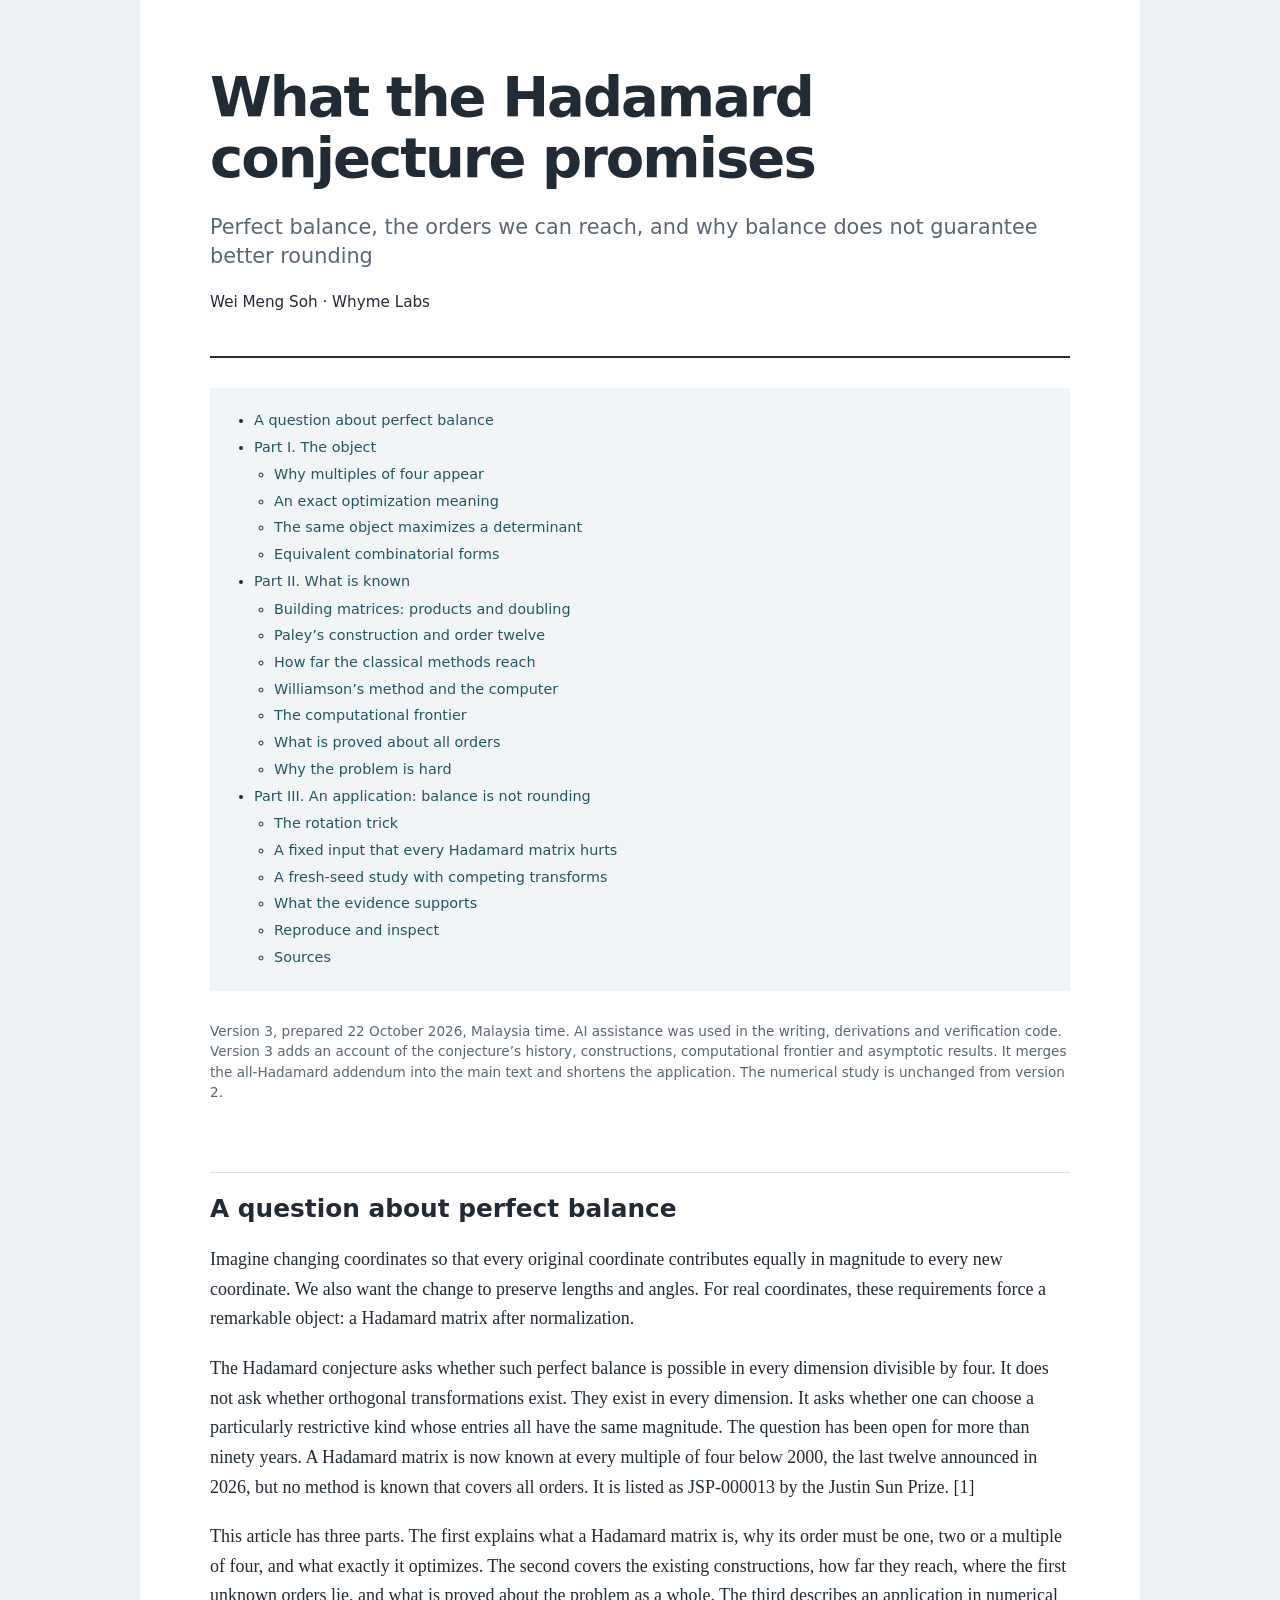
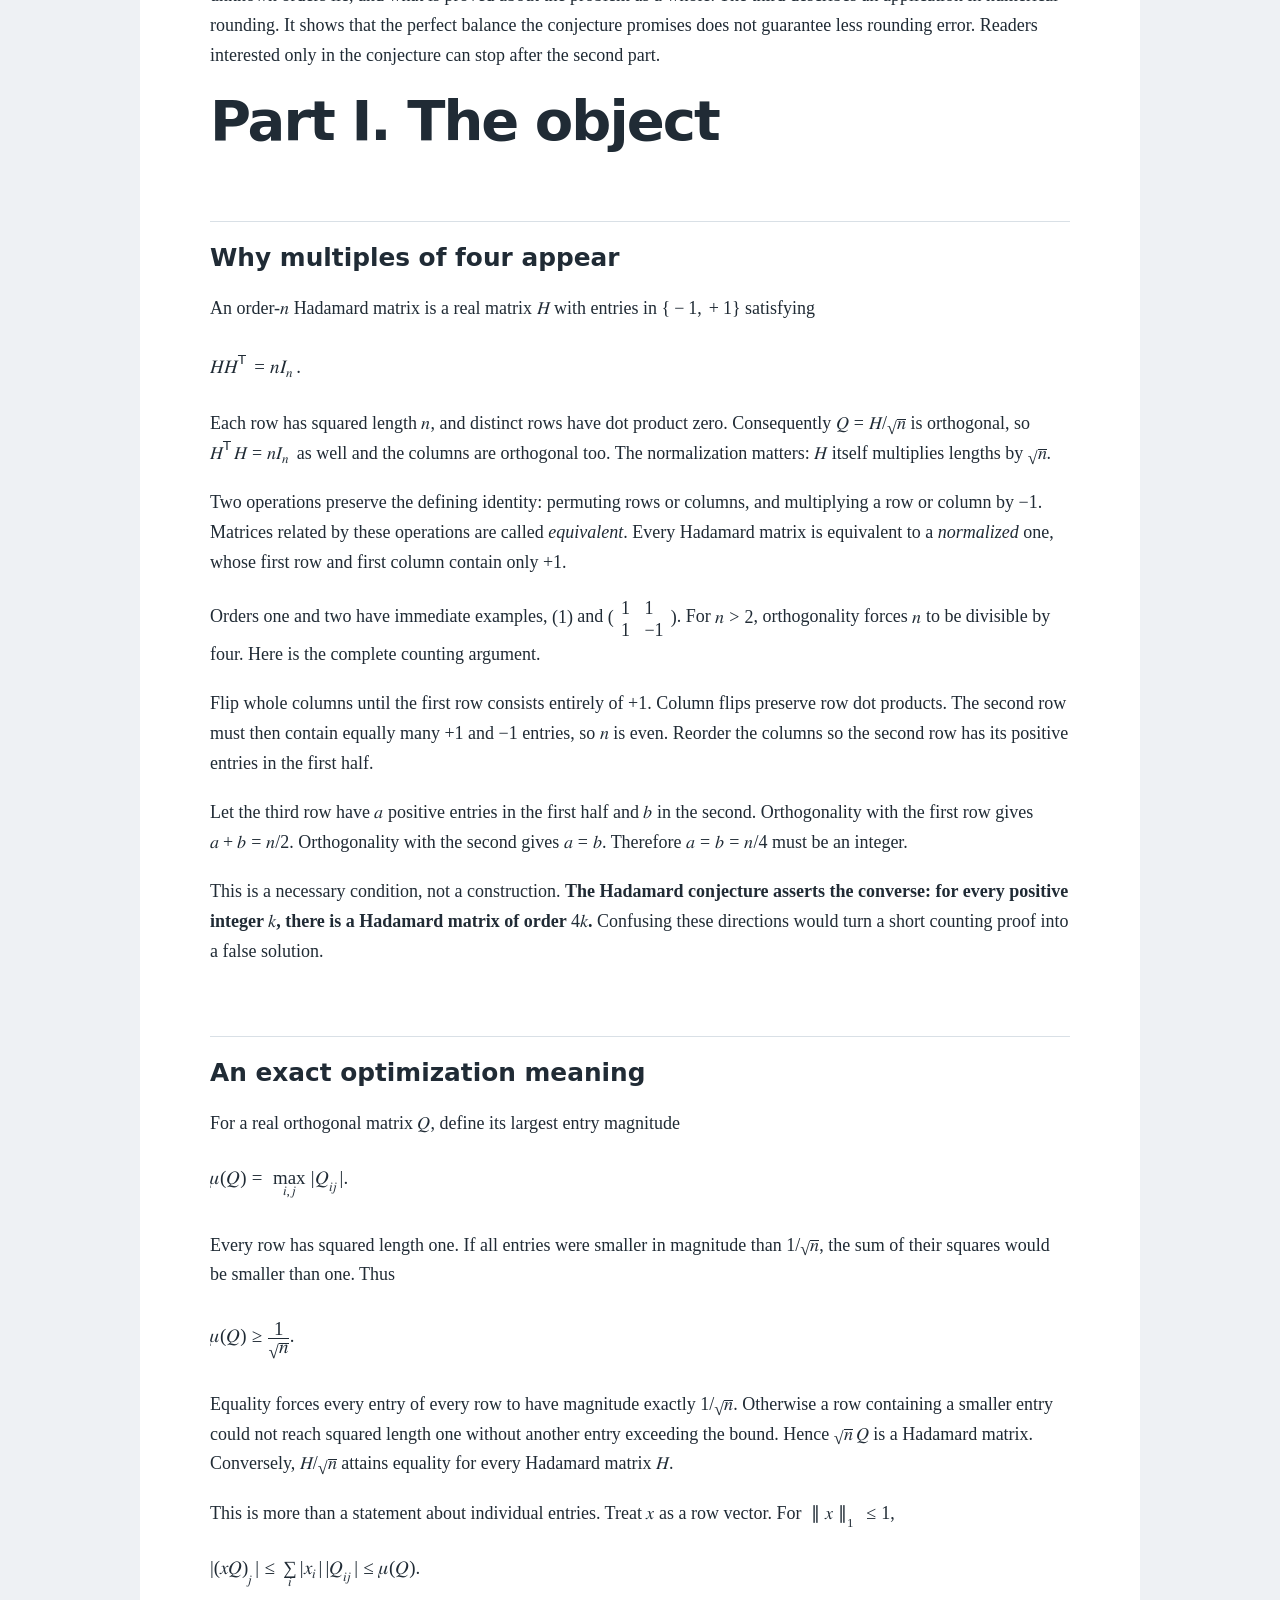
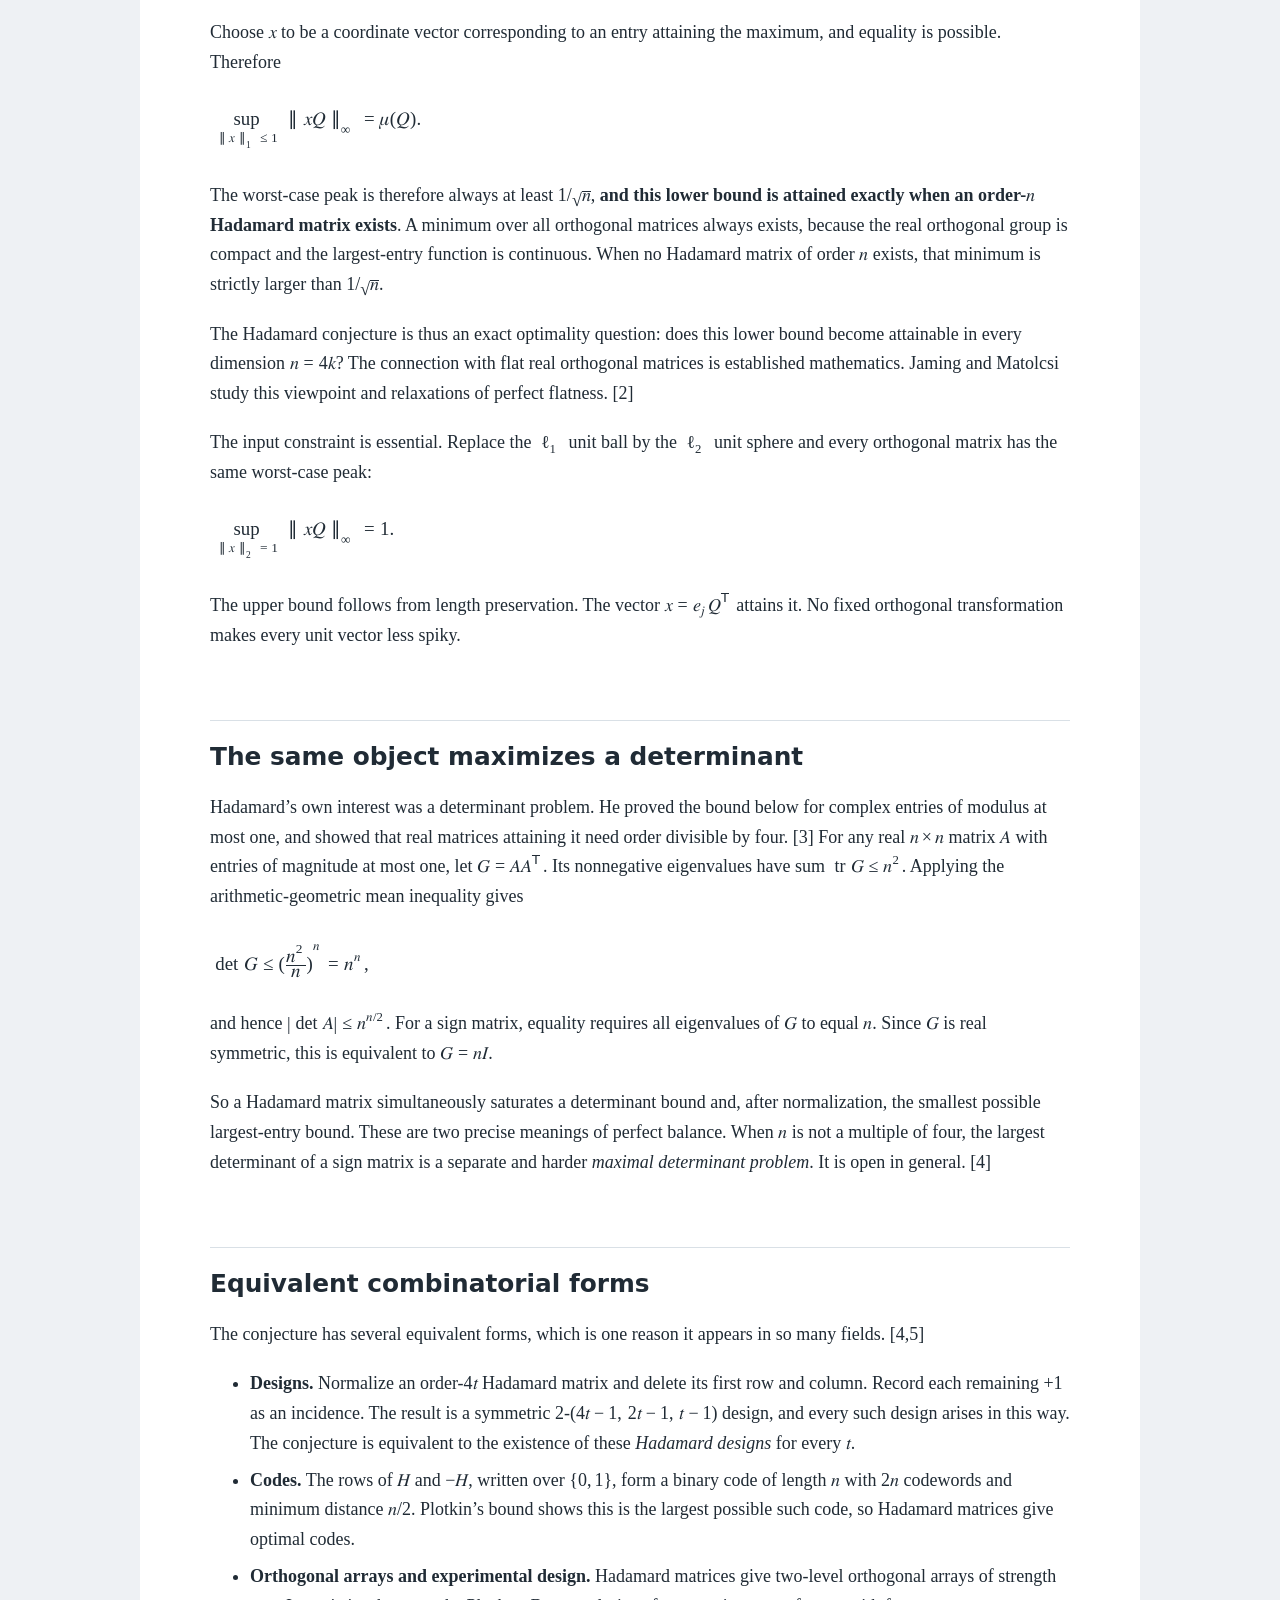
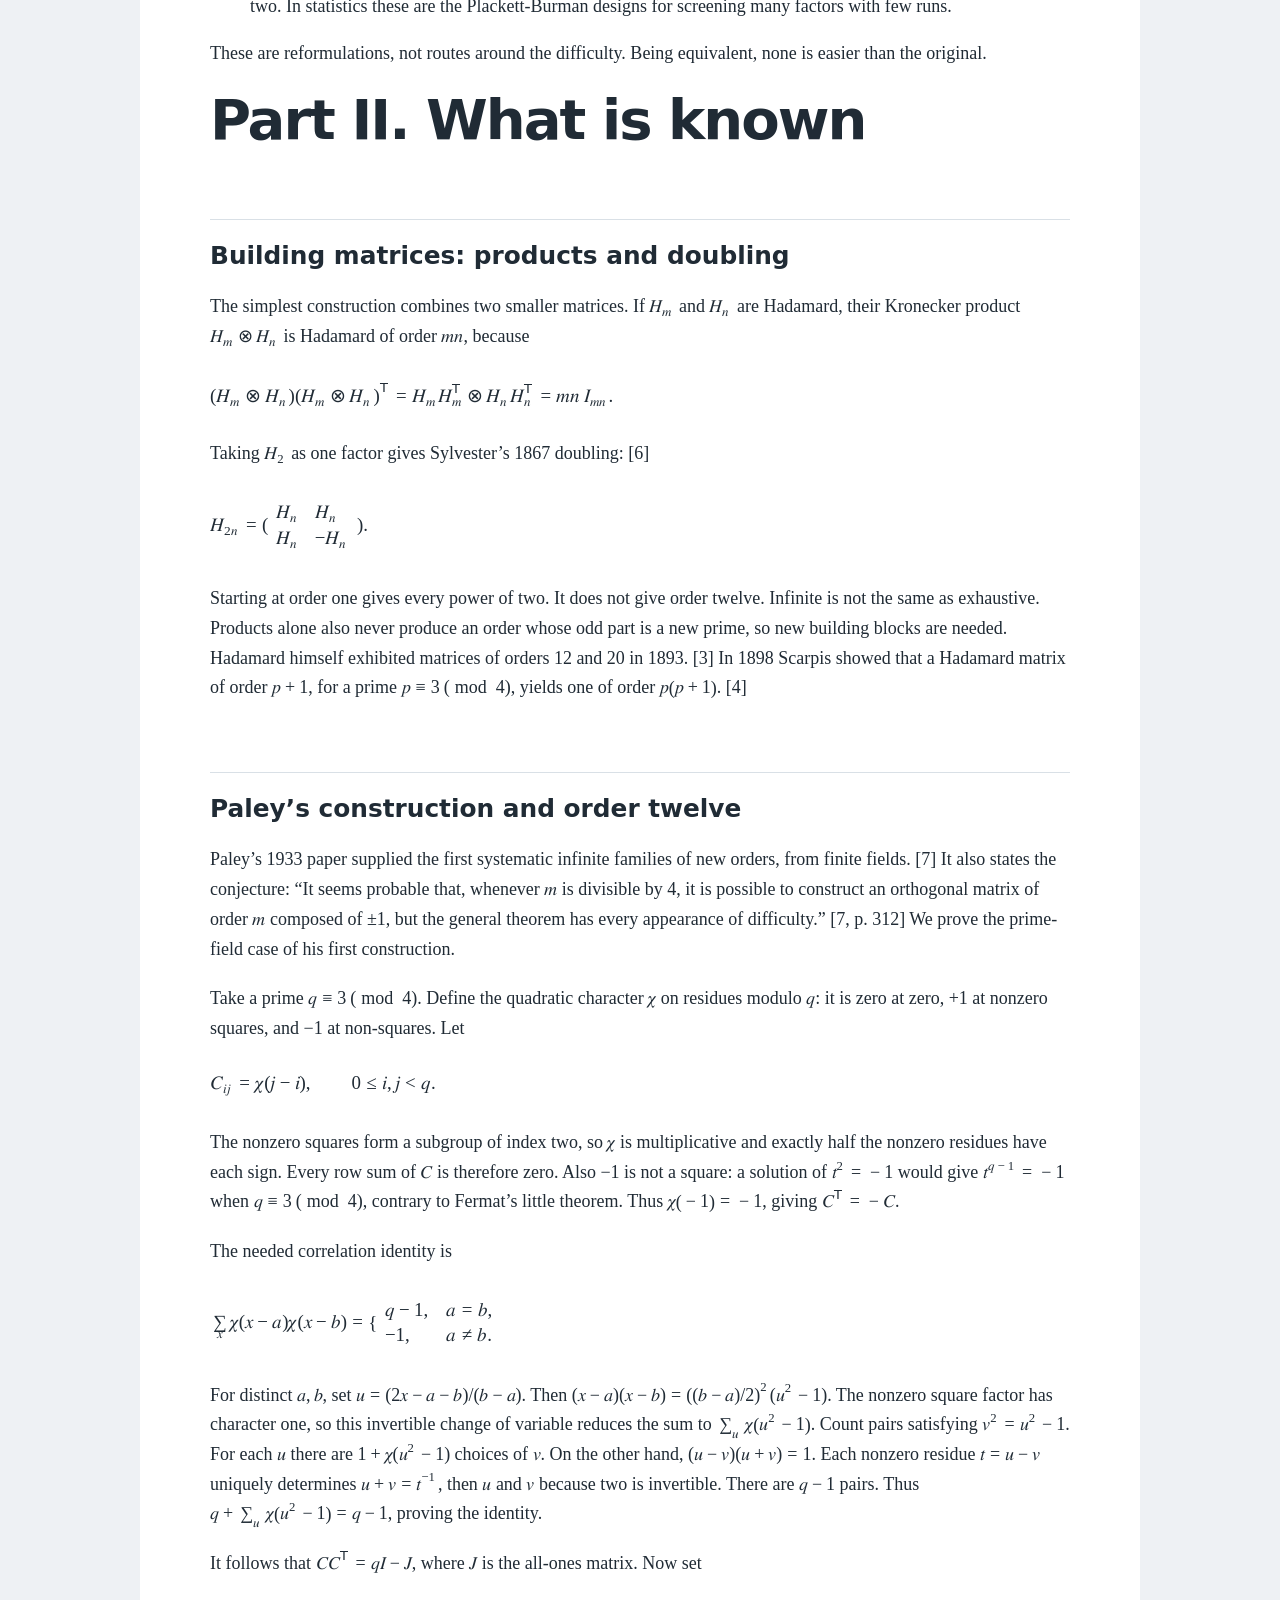
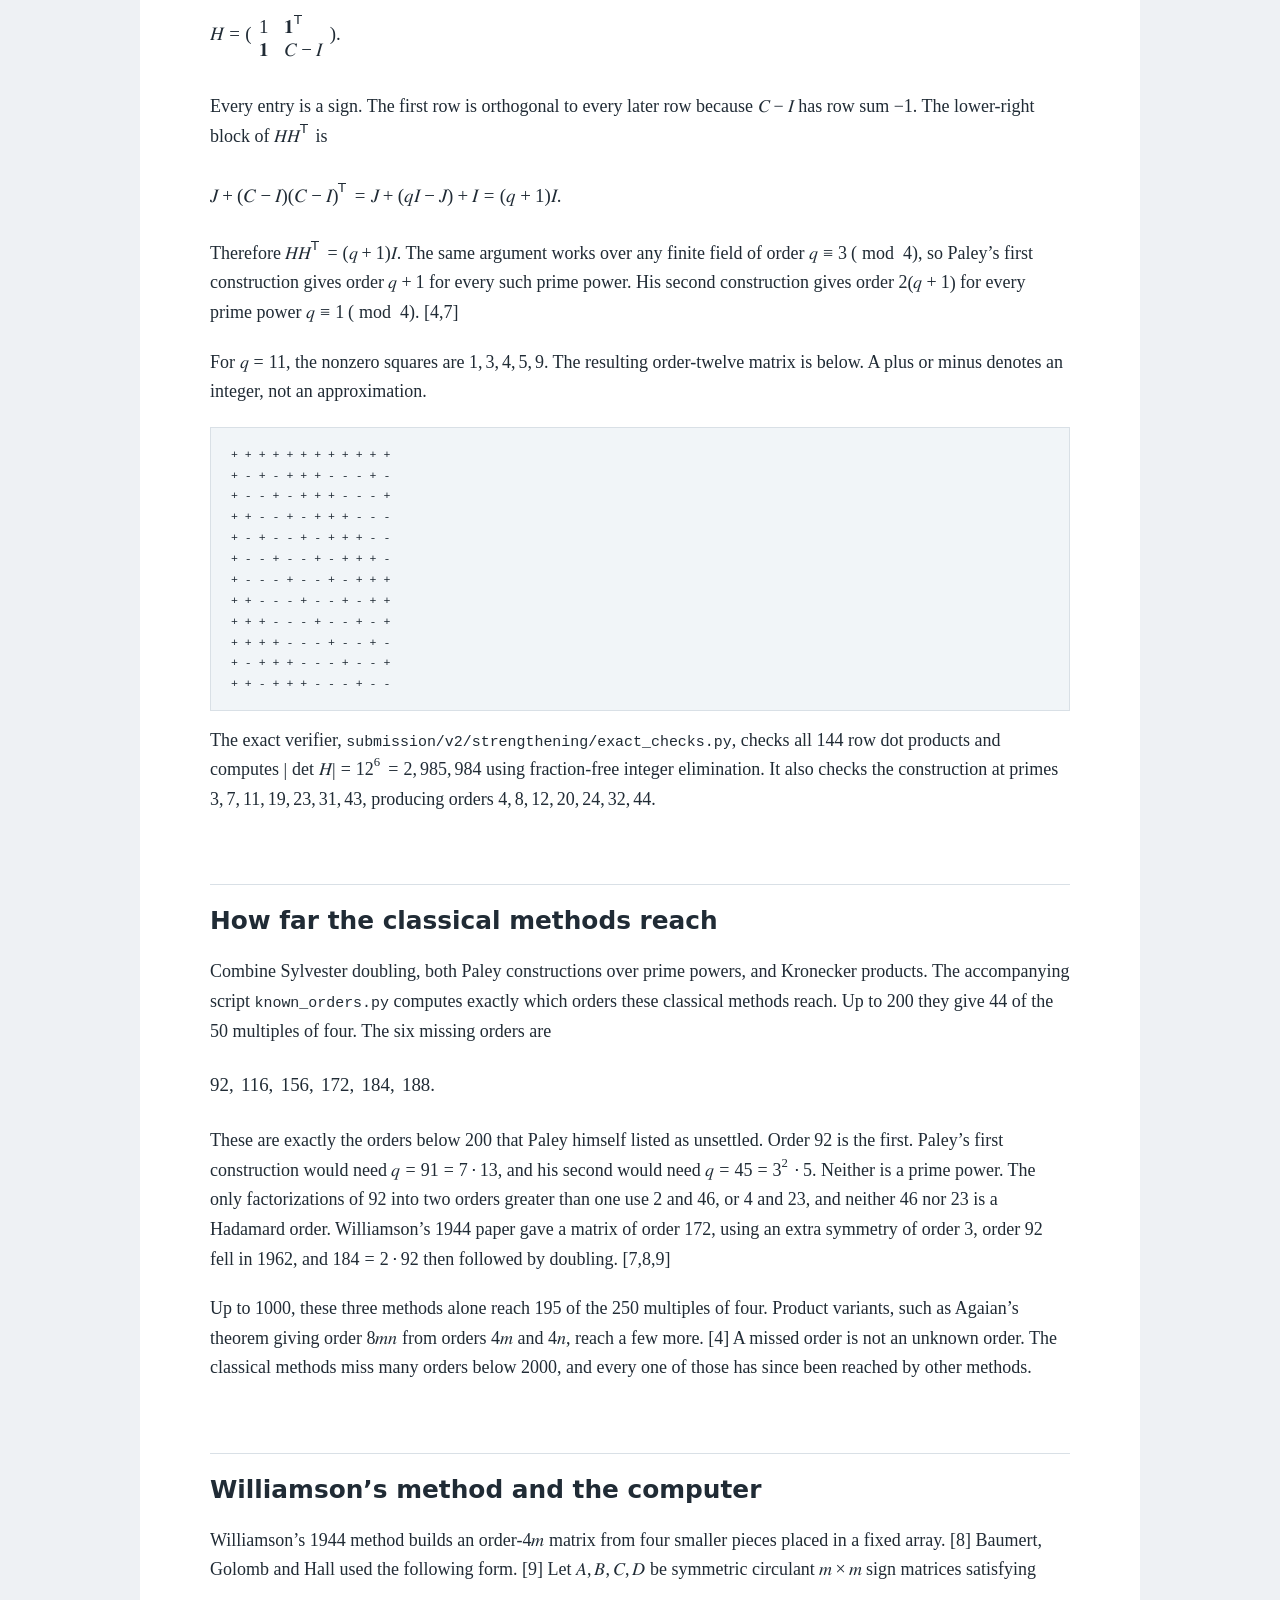
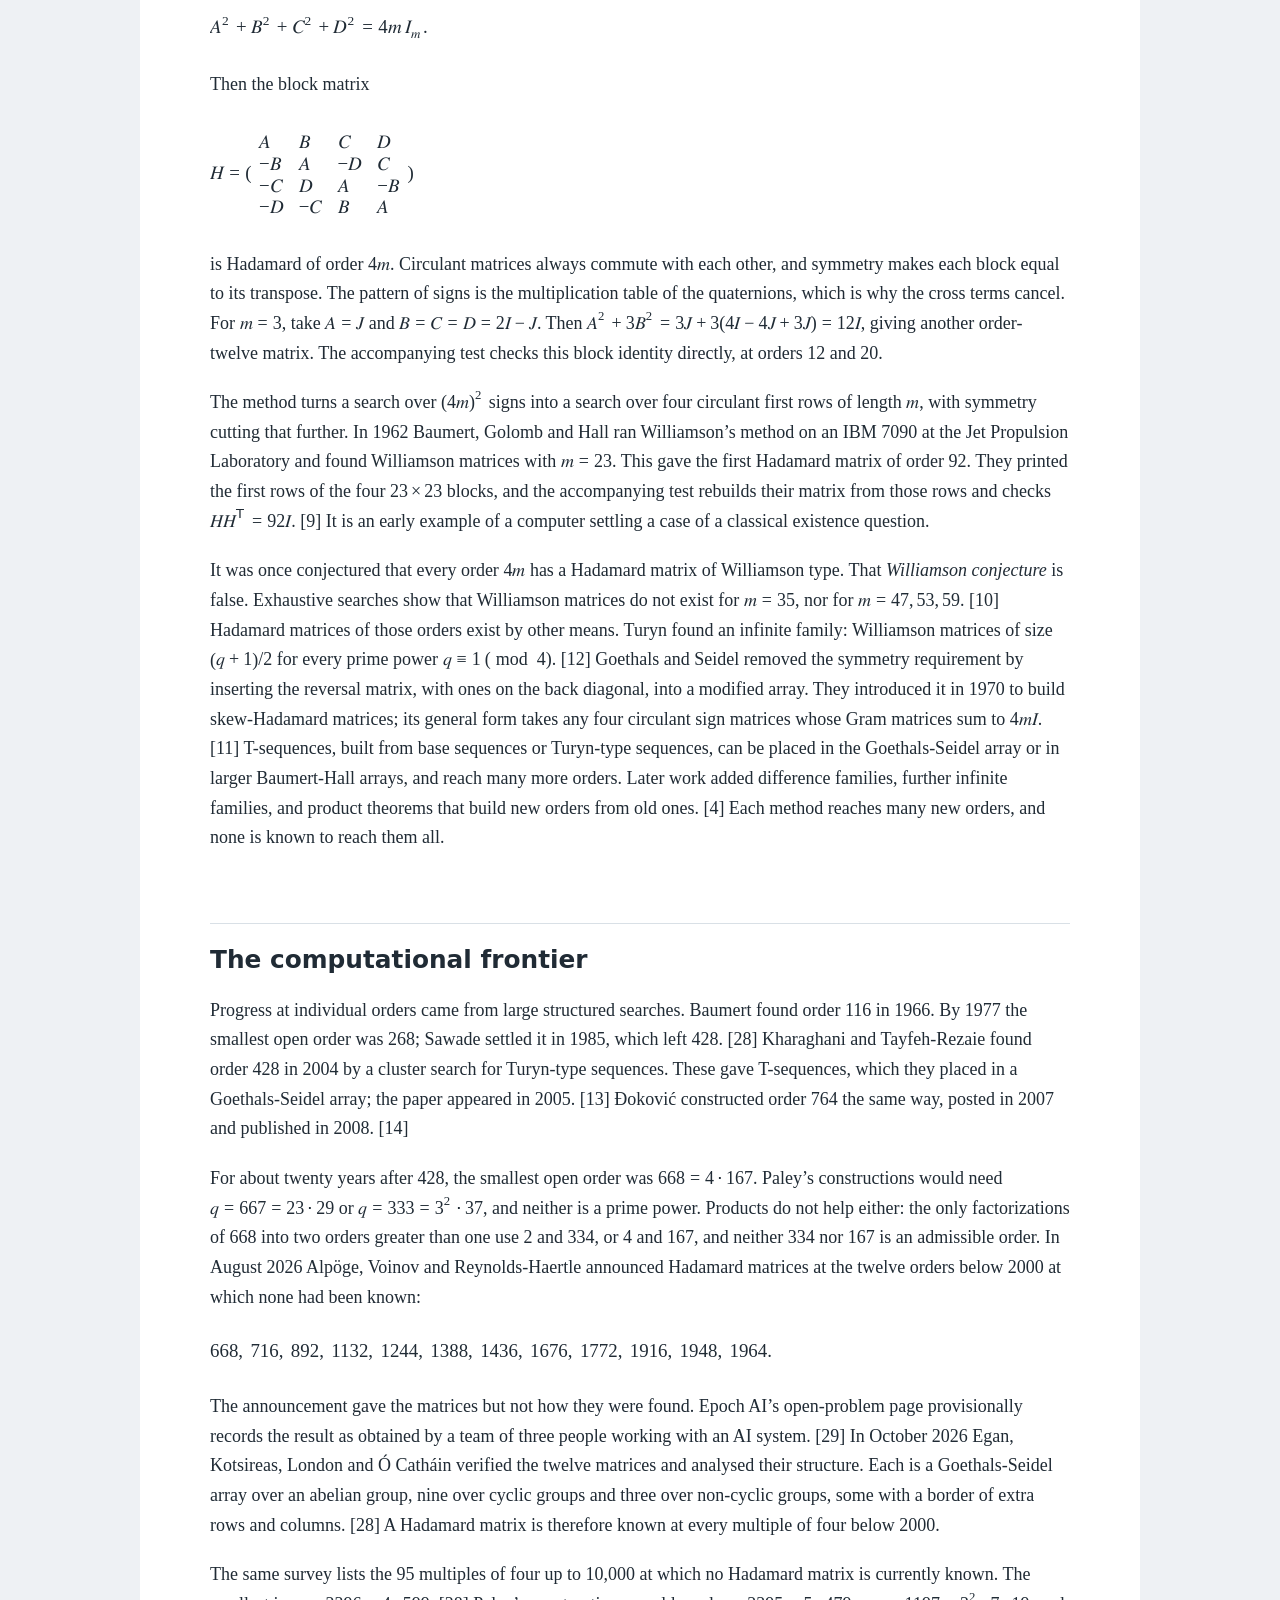
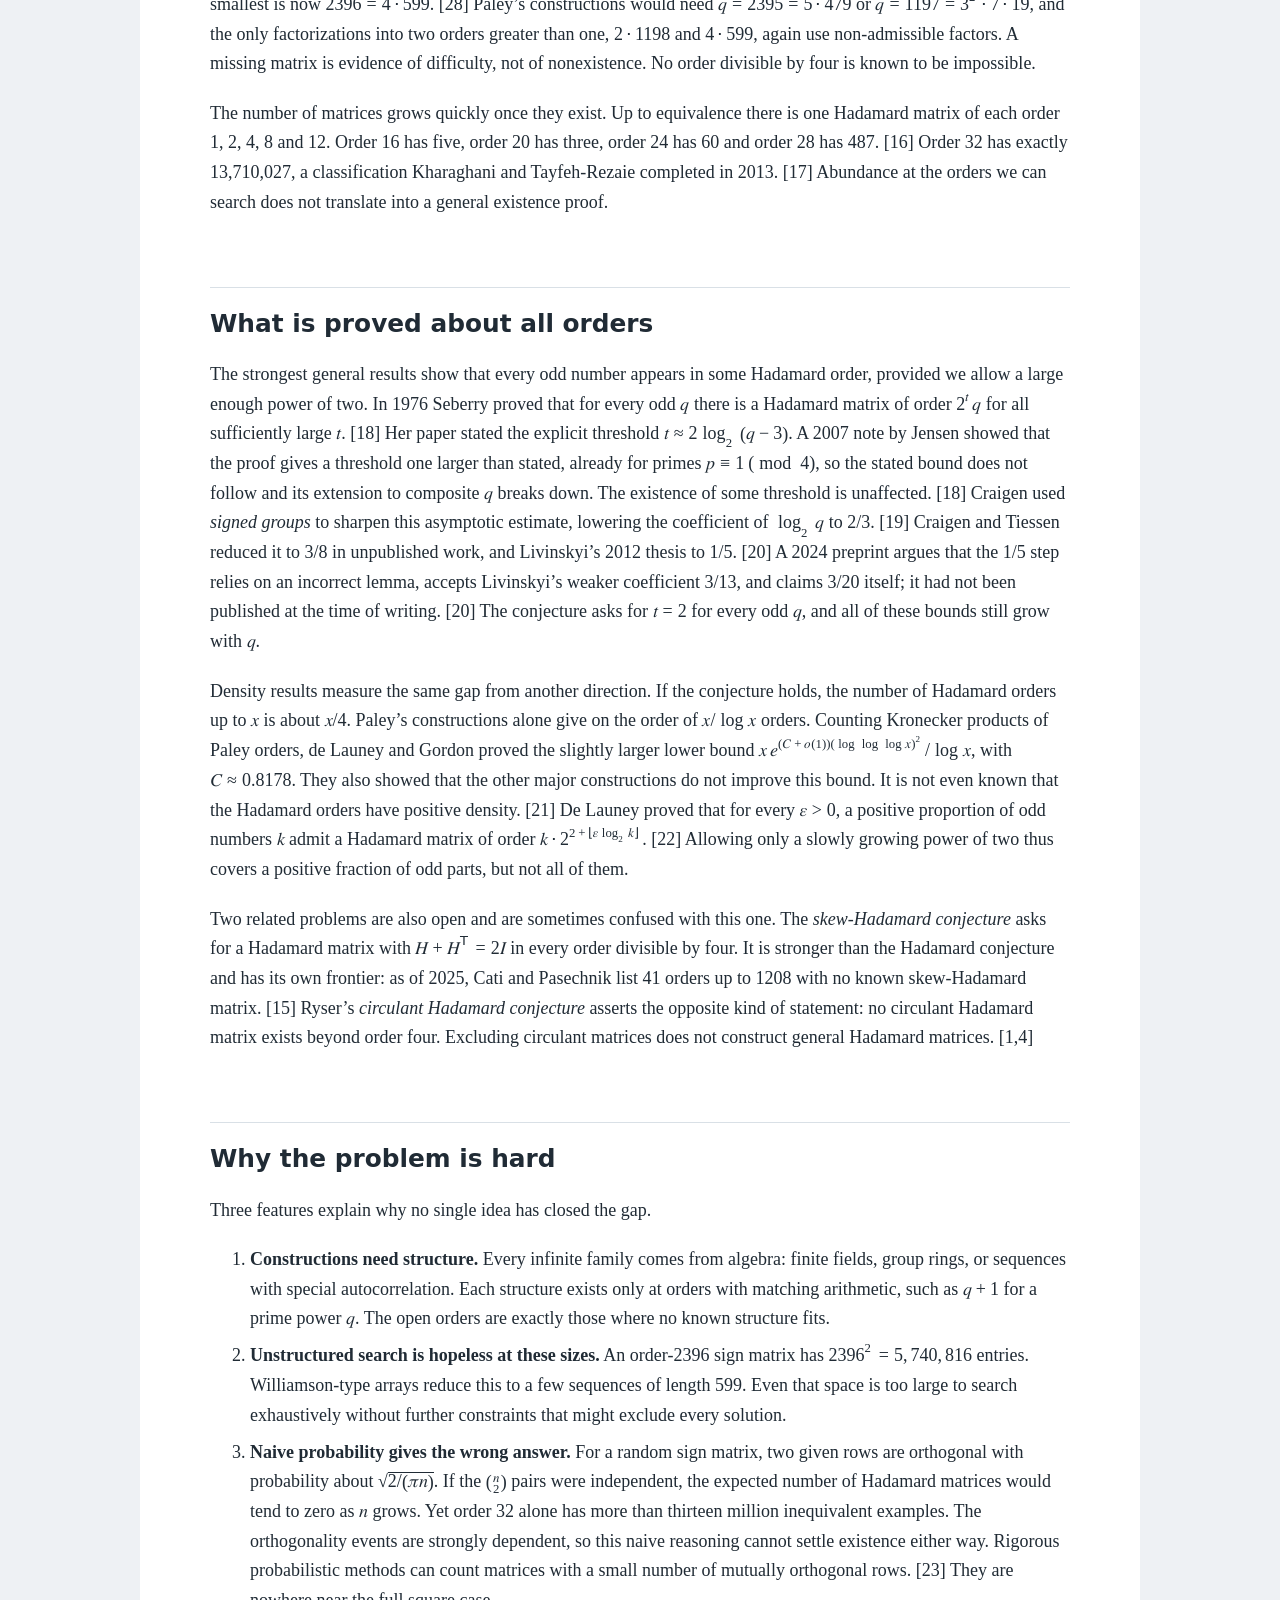
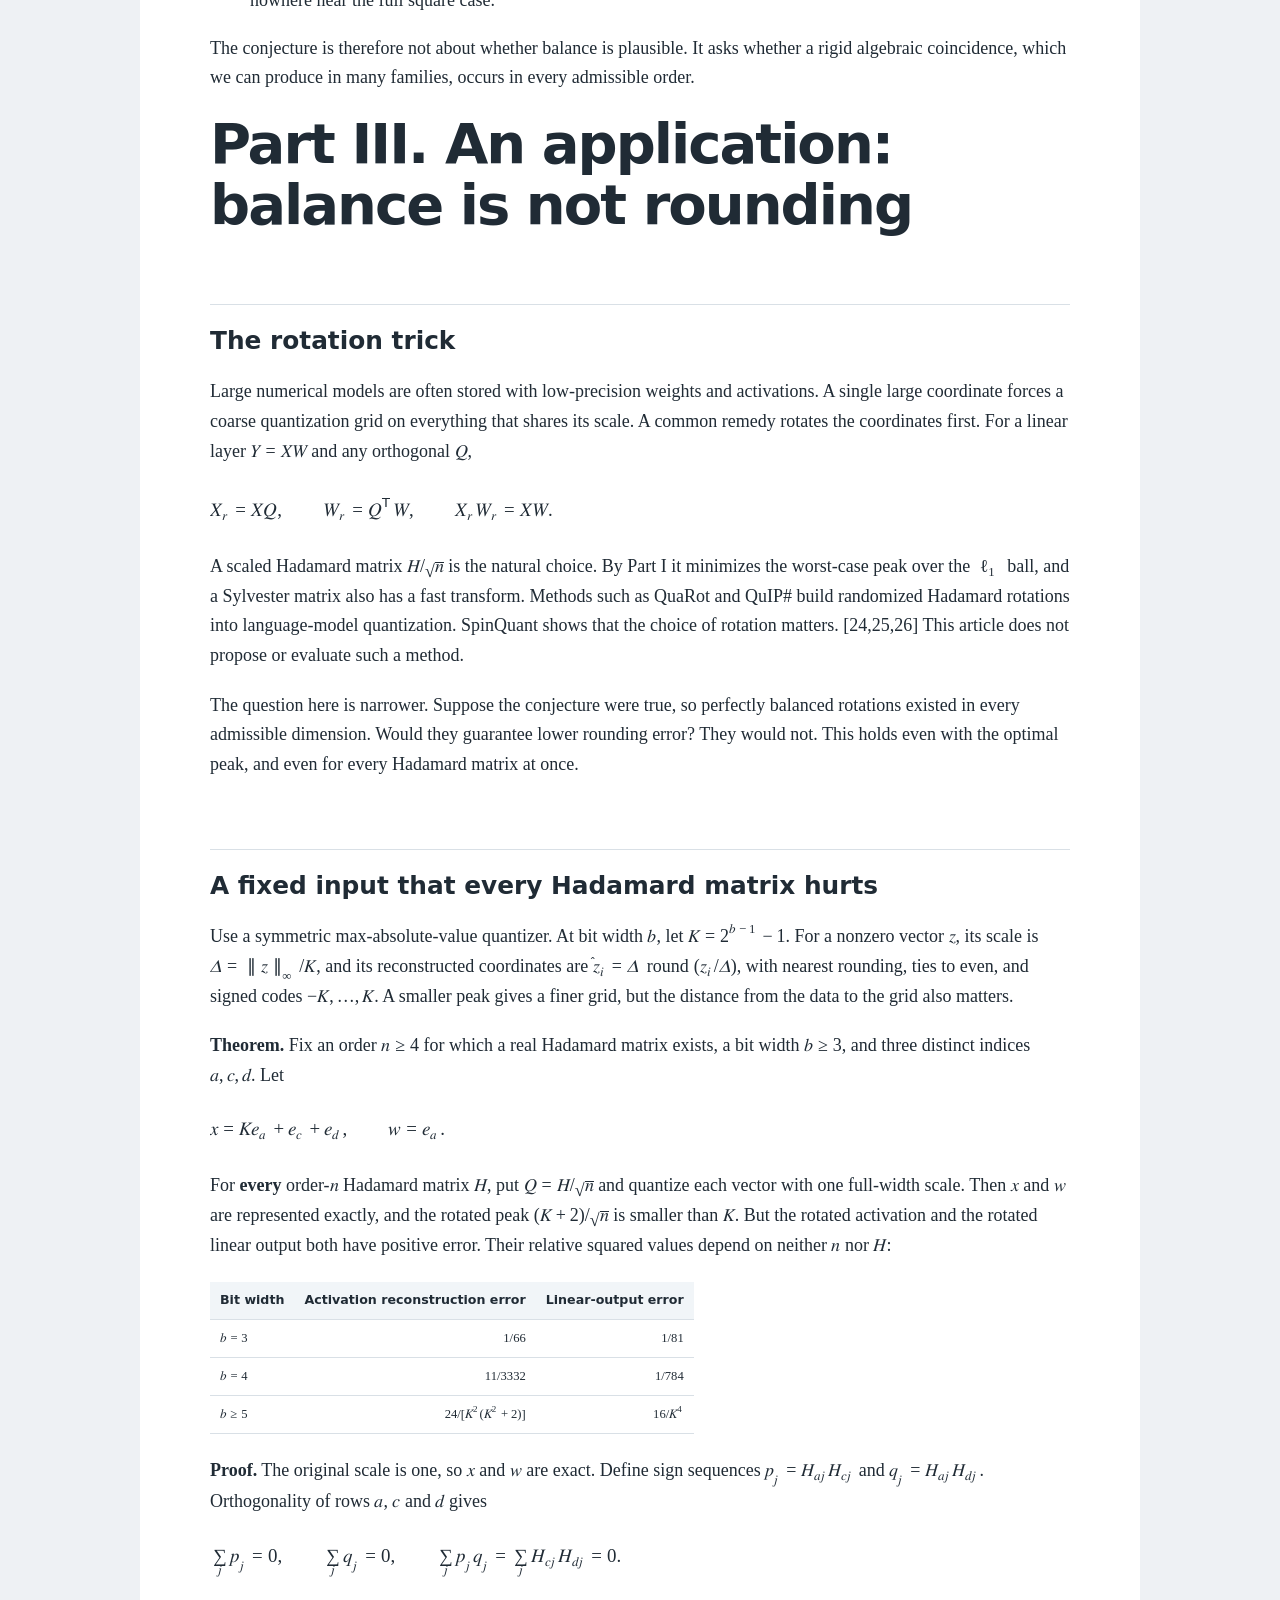
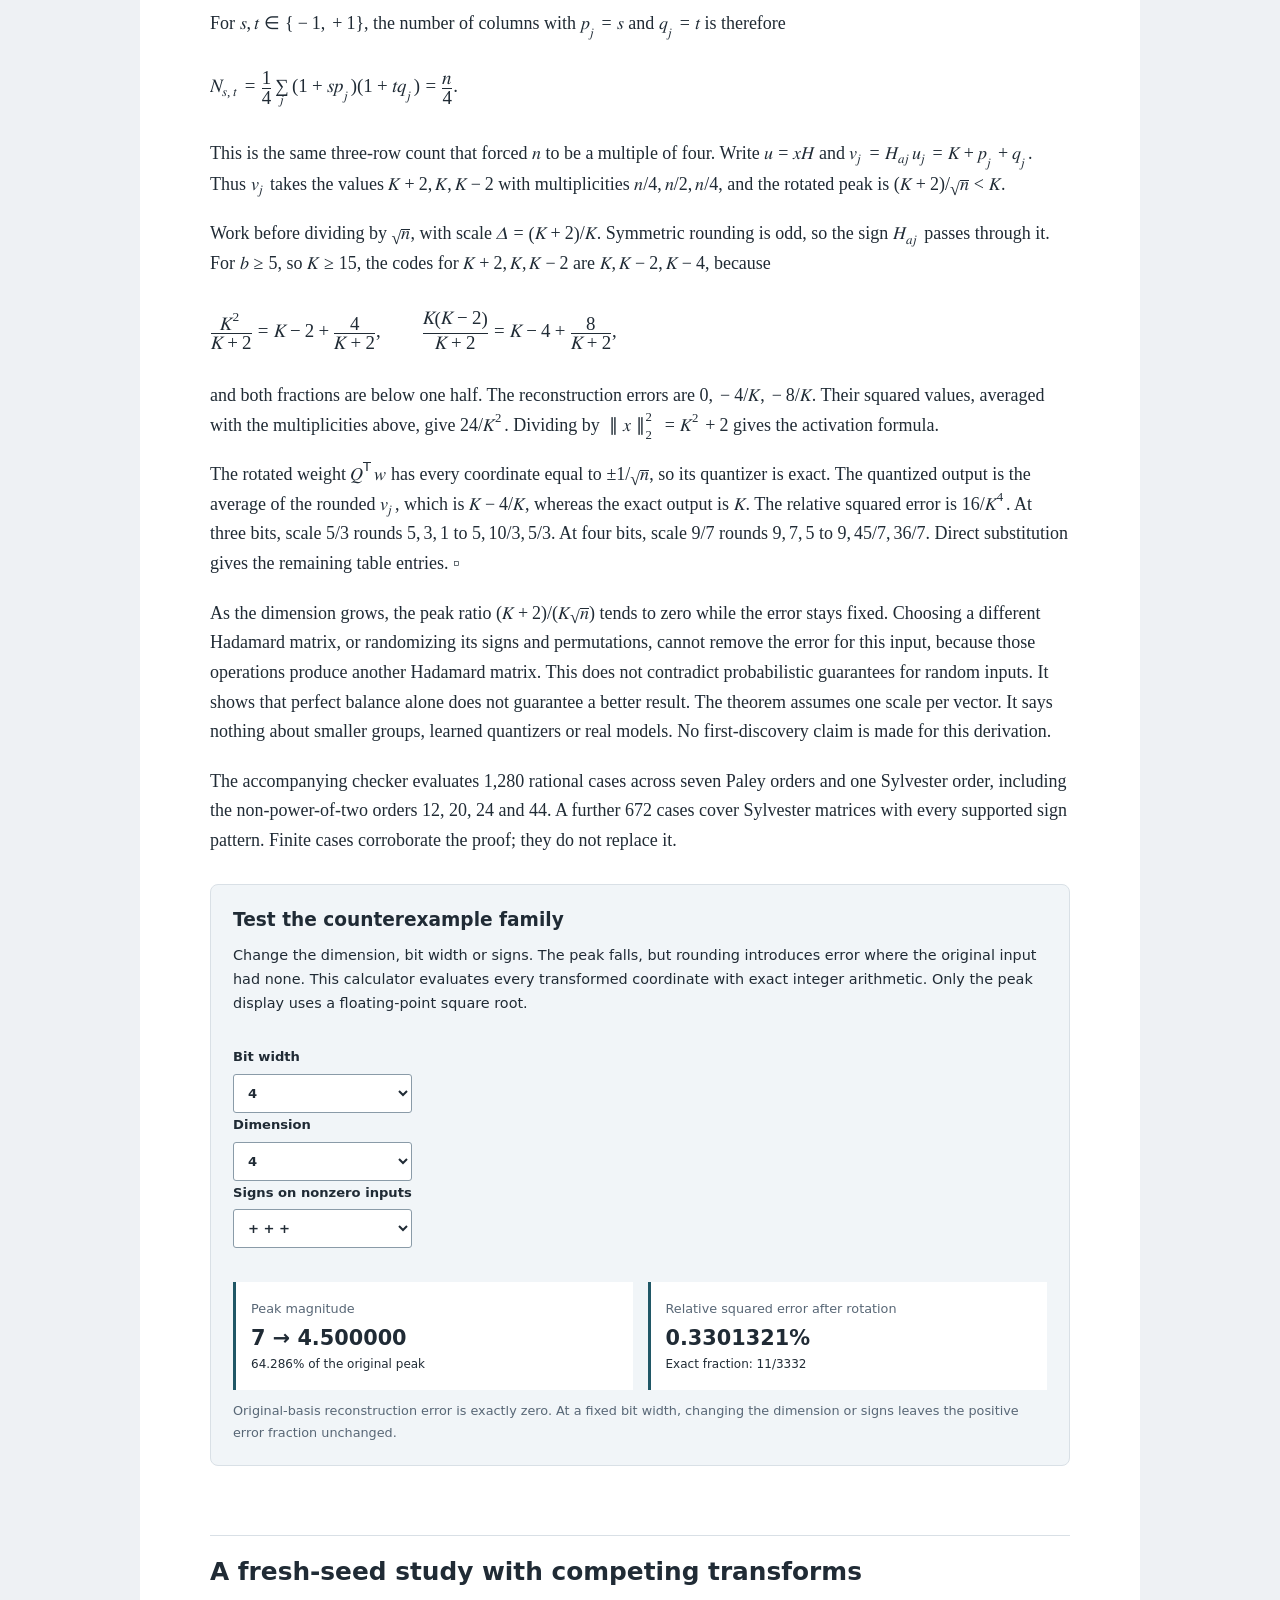
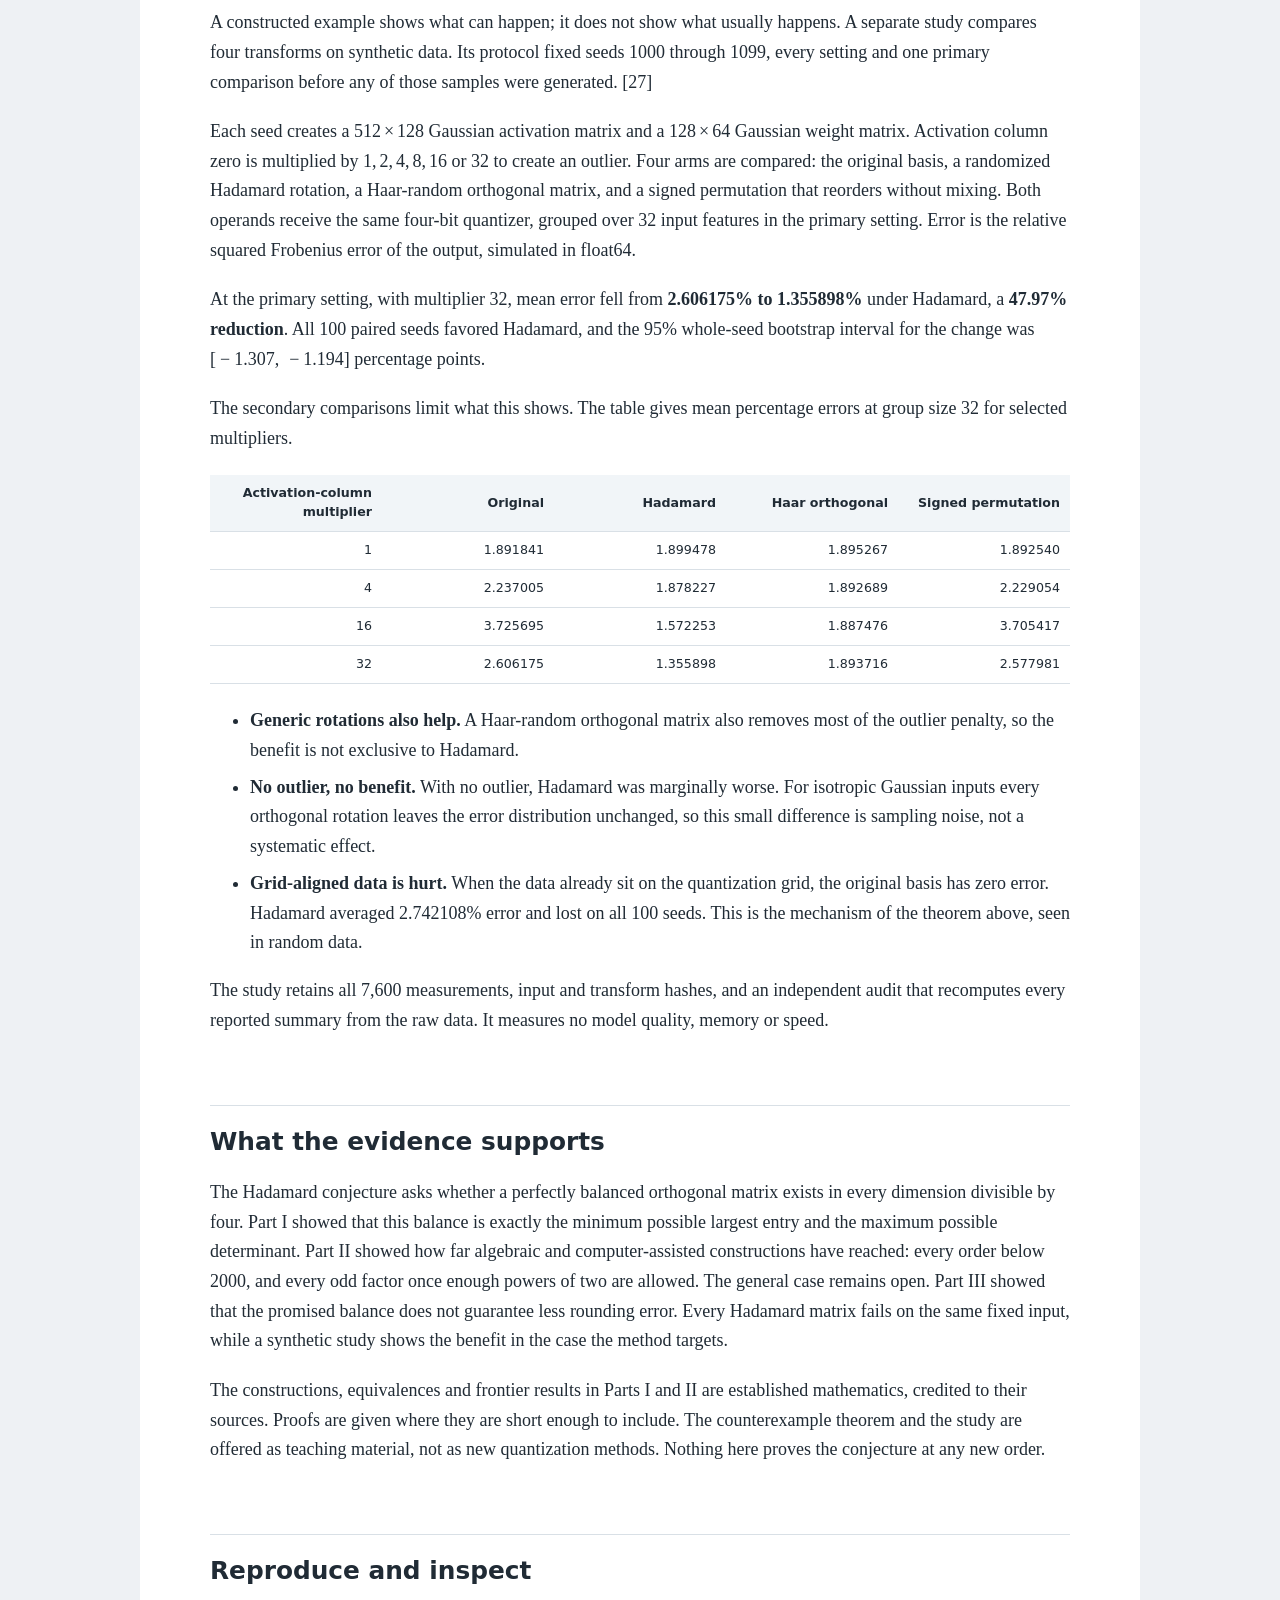
==== commit d0dbdbb2: "Refreeze v3 submission edition with the order-92 check Built by exposition-v3/freeze_edition.py from" ====
--- a/submission/v3/hadamard-conjecture-v3.html
+++ b/submission/v3/hadamard-conjecture-v3.html
@@ -540,7 +540,7 @@
 Neither is a prime power. The only factorizations of 92 into two orders
 greater than one use 2 and 46, or 4 and 23, and neither 46 nor 23 is a
 Hadamard order. Williamson’s 1944 paper gave a matrix of order 172,
-order 92 fell in 1962, and
+using an extra symmetry of order 3, order 92 fell in 1962, and
 <math display="inline" xmlns="http://www.w3.org/1998/Math/MathML"><semantics><mrow><mn>184</mn><mo>=</mo><mn>2</mn><mo>⋅</mo><mn>92</mn></mrow><annotation encoding="application/x-tex">184=2\cdot92</annotation></semantics></math>
 then followed by doubling. [7,8,9]</p>
 <p>Up to 1000, these three methods alone reach 195 of the 250 multiples
@@ -557,8 +557,8 @@
 computer</h2>
 <p>Williamson’s 1944 method builds an
 order-<math display="inline" xmlns="http://www.w3.org/1998/Math/MathML"><semantics><mrow><mn>4</mn><mi>m</mi></mrow><annotation encoding="application/x-tex">4m</annotation></semantics></math>
-matrix from four smaller pieces placed in a fixed array. [8] The
-following is one standard form. Let
+matrix from four smaller pieces placed in a fixed array. [8] Baumert,
+Golomb and Hall used the following form. [9] Let
 <math display="inline" xmlns="http://www.w3.org/1998/Math/MathML"><semantics><mrow><mi>A</mi><mo>,</mo><mi>B</mi><mo>,</mo><mi>C</mi><mo>,</mo><mi>D</mi></mrow><annotation encoding="application/x-tex">A,B,C,D</annotation></semantics></math>
 be symmetric circulant
 <math display="inline" xmlns="http://www.w3.org/1998/Math/MathML"><semantics><mrow><mi>m</mi><mo>×</mo><mi>m</mi></mrow><annotation encoding="application/x-tex">m\times m</annotation></semantics></math>
@@ -580,18 +580,23 @@
 Then
 <math display="inline" xmlns="http://www.w3.org/1998/Math/MathML"><semantics><mrow><msup><mi>A</mi><mn>2</mn></msup><mo>+</mo><mn>3</mn><msup><mi>B</mi><mn>2</mn></msup><mo>=</mo><mn>3</mn><mi>J</mi><mo>+</mo><mn>3</mn><mrow><mo stretchy="true" form="prefix">(</mo><mn>4</mn><mi>I</mi><mo>−</mo><mn>4</mn><mi>J</mi><mo>+</mo><mn>3</mn><mi>J</mi><mo stretchy="true" form="postfix">)</mo></mrow><mo>=</mo><mn>12</mn><mi>I</mi></mrow><annotation encoding="application/x-tex">A^2+3B^2=3J+3(4I-4J+3J)=12I</annotation></semantics></math>,
 giving another order-twelve matrix. The accompanying test checks this
-block identity directly.</p>
+block identity directly, at orders 12 and 20.</p>
 <p>The method turns a search over
 <math display="inline" xmlns="http://www.w3.org/1998/Math/MathML"><semantics><msup><mrow><mo stretchy="true" form="prefix">(</mo><mn>4</mn><mi>m</mi><mo stretchy="true" form="postfix">)</mo></mrow><mn>2</mn></msup><annotation encoding="application/x-tex">(4m)^2</annotation></semantics></math>
 signs into a search over four circulant first rows of length
 <math display="inline" xmlns="http://www.w3.org/1998/Math/MathML"><semantics><mi>m</mi><annotation encoding="application/x-tex">m</annotation></semantics></math>,
-with symmetry cutting that further. In 1962 Baumert, Golomb and Hall
-used an early computer at the Jet Propulsion Laboratory to find
-Williamson matrices with
+with symmetry cutting that further. In 1962 Baumert, Golomb and Hall ran
+Williamson’s method on an IBM 7090 at the Jet Propulsion Laboratory and
+found Williamson matrices with
 <math display="inline" xmlns="http://www.w3.org/1998/Math/MathML"><semantics><mrow><mi>m</mi><mo>=</mo><mn>23</mn></mrow><annotation encoding="application/x-tex">m=23</annotation></semantics></math>.
-This gave the first Hadamard matrix of order 92. [9] It is an early
-example of a computer settling a case of a classical existence
-question.</p>
+This gave the first Hadamard matrix of order 92. They printed the first
+rows of the four
+<math display="inline" xmlns="http://www.w3.org/1998/Math/MathML"><semantics><mrow><mn>23</mn><mo>×</mo><mn>23</mn></mrow><annotation encoding="application/x-tex">23\times23</annotation></semantics></math>
+blocks, and the accompanying test rebuilds their matrix from those rows
+and checks
+<math display="inline" xmlns="http://www.w3.org/1998/Math/MathML"><semantics><mrow><mi>H</mi><msup><mi>H</mi><mi>𝖳</mi></msup><mo>=</mo><mn>92</mn><mi>I</mi></mrow><annotation encoding="application/x-tex">HH^{\mathsf T}=92I</annotation></semantics></math>.
+[9] It is an early example of a computer settling a case of a classical
+existence question.</p>
 <p>It was once conjectured that every order
 <math display="inline" xmlns="http://www.w3.org/1998/Math/MathML"><semantics><mrow><mn>4</mn><mi>m</mi></mrow><annotation encoding="application/x-tex">4m</annotation></semantics></math>
 has a Hadamard matrix of Williamson type. That <em>Williamson
